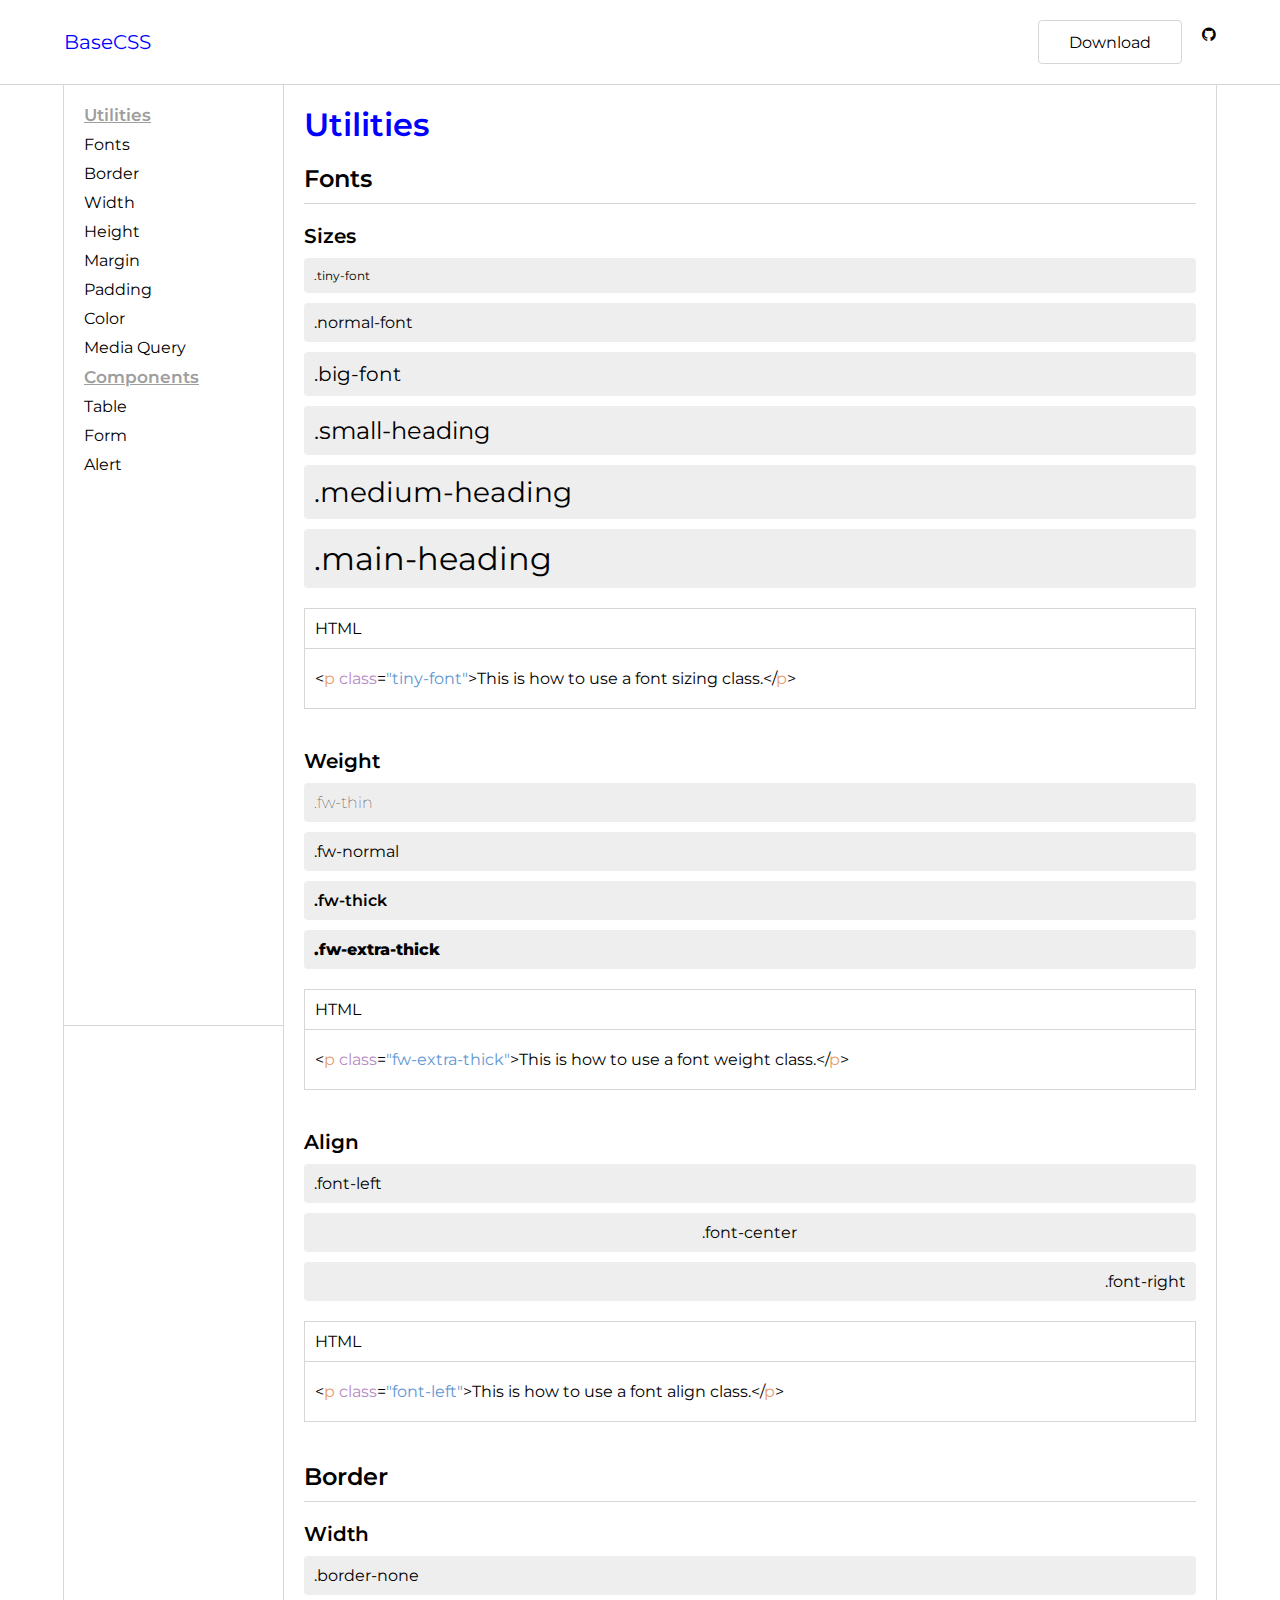
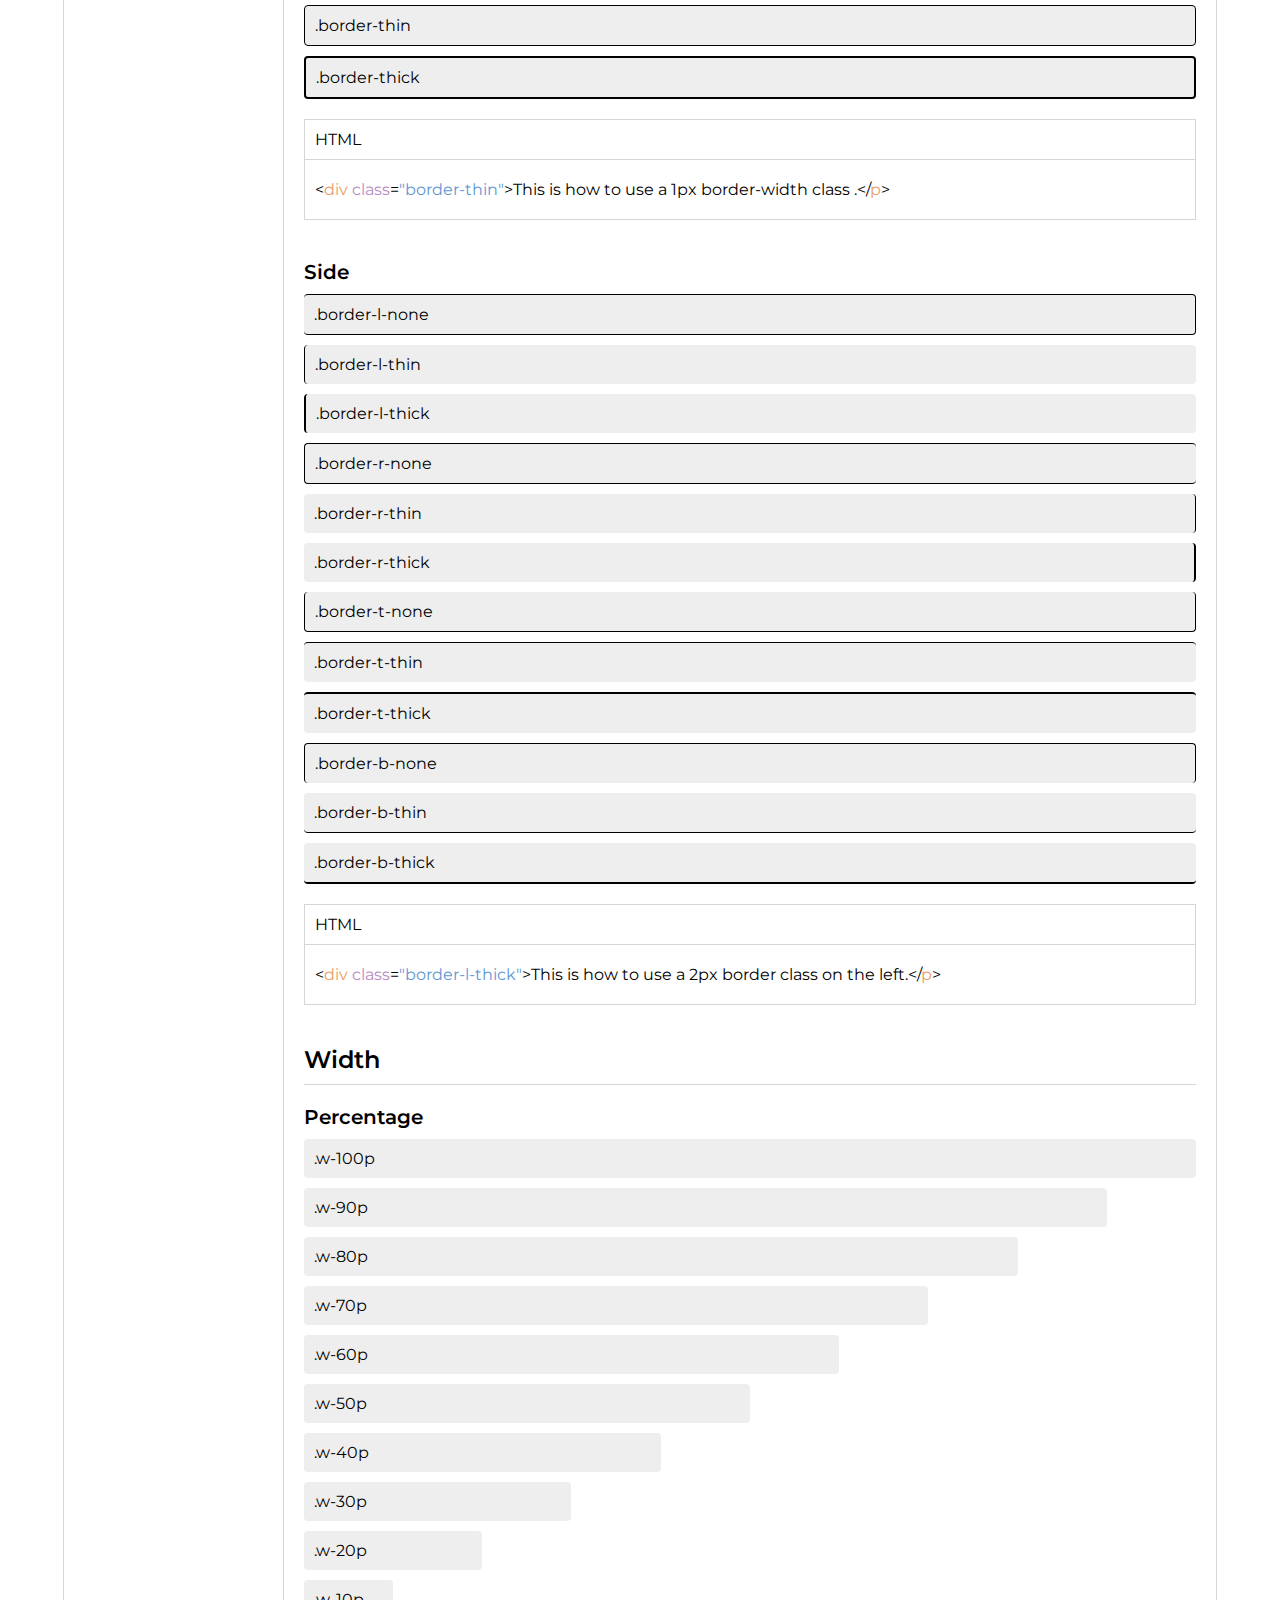
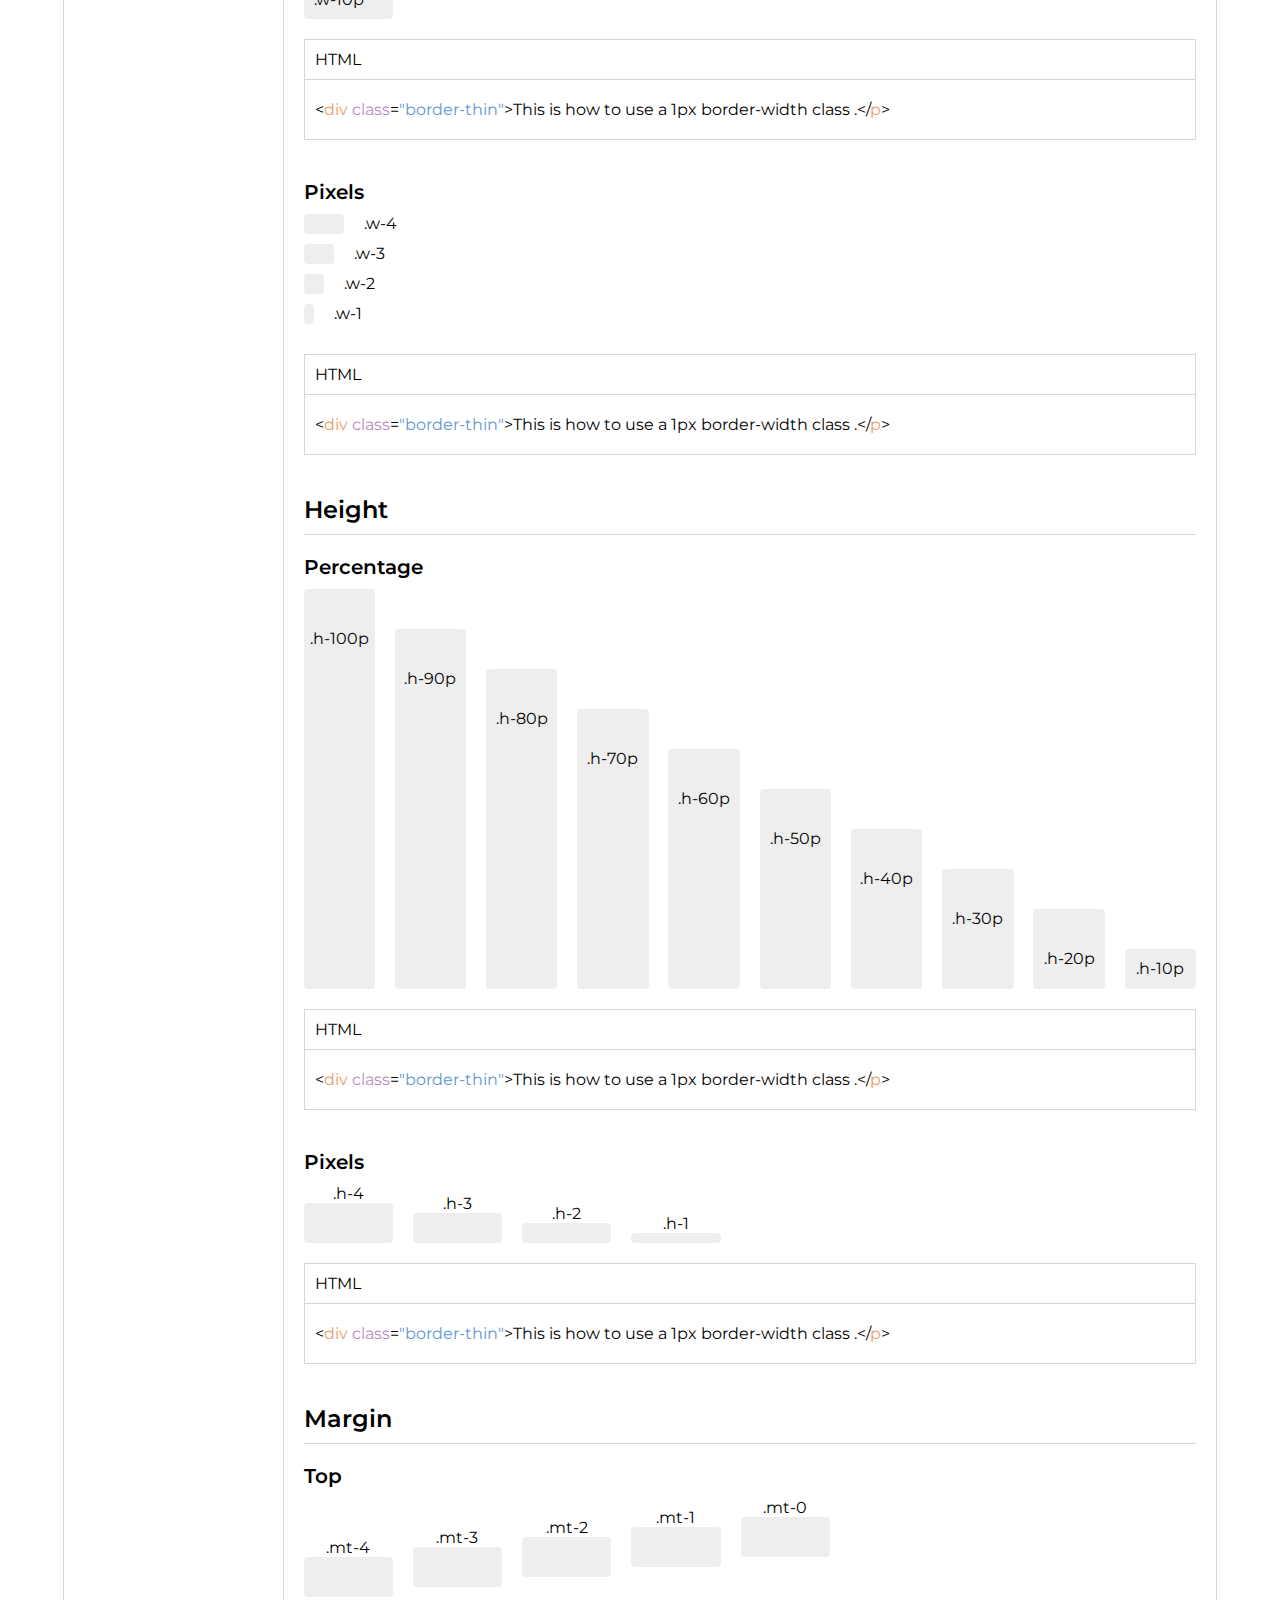
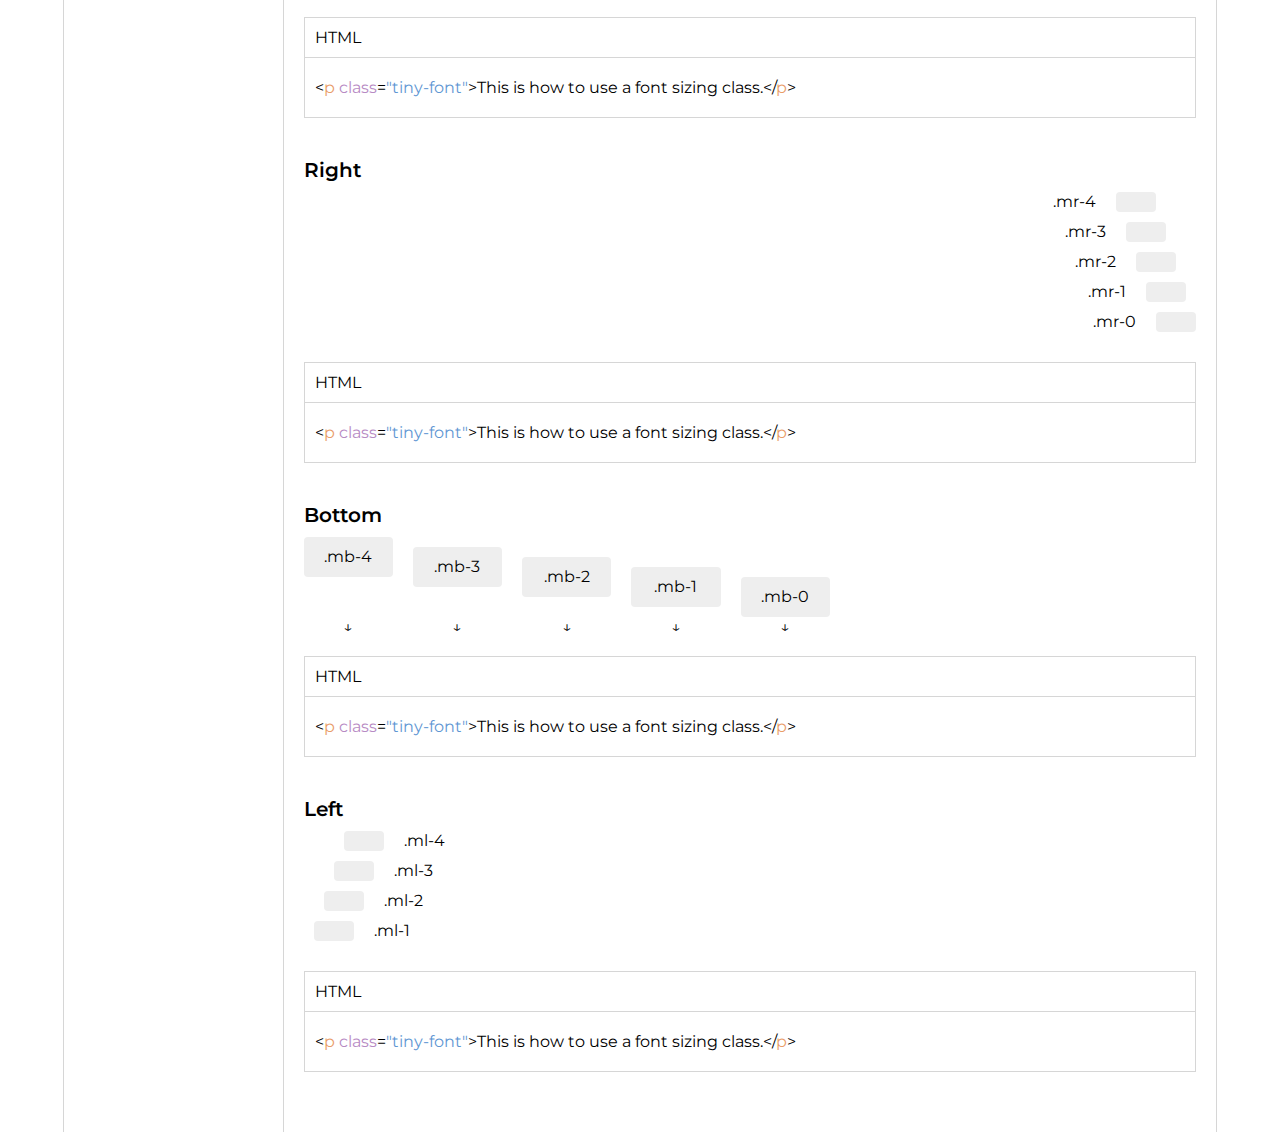
==== index.html @ d457cb10 "margin section" ====
<!DOCTYPE html>
<html lang="en">
<head>
    <meta charset="UTF-8">
    <meta http-equiv="X-UA-Compatible" content="IE=edge">
    <meta name="viewport" content="width=device-width, initial-scale=1.0">
    <link rel="stylesheet" href="style/style.css">
    
    <!-- Font Awesome Icons -->
    <link rel="stylesheet" href="https://cdnjs.cloudflare.com/ajax/libs/font-awesome/4.7.0/css/font-awesome.css">
    <title>BaseCSS</title>
</head>
<body class="">
    <!-- Nav -->
    <nav class="border-b-thin">
        <div class="container py-2">
            <div class="nav flex">
                <div class="nav-left py-1">
                    <h1 class="big-font font-blue">BaseCSS</h1>
                </div>
                <div class="nav-right ml-auto flex">
                    <button class="bg-white py-1 px-3 border-thin action-btn">Download</button>
                    <div class="nav-right-icon">
                        <i class="fa fa-github major-heading ml-2" aria-hidden="true"></i>
                    </div>
                </div>
            </div>
        </div>
    </nav>
    <!-- Nav End -->

    <!-- Main Body -->
    <section id="main">
        <div class="container border-l-thin border-r-thin flex">
            <div class="sidenav sticky h-screen h-100p w-20p p-2 border-l-none border-t-none border-b-thin border-r-none border-thin">
                <ul>
                    <li class="main-category mb-1 fw-thick font font-underline">Utilities</li>
                    <li class="sub-category mb-1"><a href="#">Fonts</a></li>
                    <li class="sub-category mb-1"><a href="#">Border</a></li>
                    <li class="sub-category mb-1"><a href="#">Width</a></li>
                    <li class="sub-category mb-1"><a href="#">Height</a></li>
                    <li class="sub-category mb-1"><a href="#">Margin</a></li>
                    <li class="sub-category mb-1"><a href="#">Padding</a></li>
                    <li class="sub-category mb-1"><a href="#">Color</a></li>
                    <li class="sub-category mb-1"><a href="#">Media Query</a></li>
                    <li class="main-category mb-1 fw-thick font font-underline">Components</li>
                    <li class="sub-category mb-1"><a href="#">Table</a></li>
                    <li class="sub-category mb-1"><a href="#">Form</a></li>
                    <li class="sub-category mb-1"><a href="#">Alert</a></li>
                </ul>
            </div>
            <div class="main-content p-2 w-100p border-l-thin">
                <!-- <section id="getting-started">
                    <div class="section-heading mb-4">
                        <h1 class="big-font fw-thick mb-1">Getting Started</h1>
                    </div>
                </section> -->
                <section id="utilities" class="w-100p">
                    <div class="section-heading mb-2">
                        <h1 class="main-heading fw-thick mb-1 font-blue">Utilities</h1>
                    </div>
                    <div class="sub-section-heading mb-2 border-b-thin">
                        <h2 class="small-heading fw-thick mb-1">Fonts</h2>
                    </div>
                    <div class="sub-section mb-4">
                        <h3 class="big-font fw-thick mb-1">Sizes</h3>
                        <div class="demo mb-1 p-1 w-100p">
                          <p class="tiny-font">.tiny-font</p>
                        </div>
                        <div class="demo mb-1 p-1 w-100p">
                            <p class="normal-font">.normal-font</p>
                        </div>
                        <div class="demo mb-1 p-1 w-100p">
                            <p class="big-font">.big-font</p>
                        </div>
                        <div class="demo mb-1 p-1 w-100p">
                            <h1 class="small-heading">.small-heading</h1>
                        </div>
                        <div class="demo mb-1 p-1 w-100p">
                            <h1 class="medium-heading">.medium-heading</h1>
                        </div>
                        <div class="demo mb-1 p-1 w-100p">
                            <h1 class="main-heading">.main-heading</h1>
                        </div>
                        <!-- Code Example -->
                        <div class="code border-thin mt-2">
                            <div class="code-heading p-1 border-b-thin">
                                <h1 class="">HTML</h1>
                            </div>
                            <div class="code-text py-2 px-1">
                            <!-- <pre> -->
                                <code class="" data-lang="html">
                                    <span><</span><span class="tag">p </span><span class="class">class</span><span>=</span><span class="class-name">"tiny-font"</span><span>></span><span>This is how to use a font sizing class.</span><span><</span><span><span>/</span><span class="tag">p</span>></span>
                                </code>
                            <!-- </pre> -->
                            </div>
                        </div>
                    </div>
                    <div class="sub-section mb-4">
                        <h3 class="big-font fw-thick mb-1">Weight</h3>
                        <div class="demo mb-1 p-1 w-100p">
                          <p class="fw-thin">.fw-thin</p>
                        </div>
                        <div class="demo mb-1 p-1 w-100p">
                            <p class="fw-normal">.fw-normal</p>
                        </div>
                        <div class="demo mb-1 p-1 w-100p">
                            <p class="fw-thick">.fw-thick</p>
                        </div>
                        <div class="demo p-1 w-100p">
                            <p class="fw-extra-thick">.fw-extra-thick</p>
                        </div>
                        <!-- Code Example -->
                        <div class="code border-thin mt-2">
                            <div class="code-heading p-1 border-b-thin">
                                <h1 class="">HTML</h1>
                            </div>
                            <div class="code-text py-2 px-1">
                            <!-- <pre> -->
                                <code class="" data-lang="html">
                                    <span><</span><span class="tag">p </span><span class="class">class</span><span>=</span><span class="class-name">"fw-extra-thick"</span><span>></span><span>This is how to use a font weight class.</span><span><</span><span><span>/</span><span class="tag">p</span>></span>
                                </code>
                            <!-- </pre> -->
                            </div>
                        </div>
                    </div>
                    <div class="sub-section mb-4">
                        <h3 class="big-font fw-thick mb-1">Align</h3>
                        <div class="demo mb-1 p-1 w-100p">
                          <p class="font-left">.font-left</p>
                        </div>
                        <div class="demo mb-1 p-1 w-100p">
                            <p class="font-center">.font-center</p>
                        </div>
                        <div class="demo mb-1 p-1 w-100p">
                            <p class="font-right">.font-right</p>
                        </div>
                        <!-- Code Example -->
                        <div class="code border-thin mt-2">
                            <div class="code-heading p-1 border-b-thin">
                                <h1 class="">HTML</h1>
                            </div>
                            <div class="code-text py-2 px-1">
                            <!-- <pre> -->
                                <code class="" data-lang="html">
                                    <span><</span><span class="tag">p </span><span class="class">class</span><span>=</span><span class="class-name">"font-left"</span><span>></span><span>This is how to use a font align
                                         class.</span><span><</span><span><span>/</span><span class="tag">p</span>></span>
                                </code>
                            <!-- </pre> -->
                            </div>
                        </div>
                    </div>

                    <!-- Border Start -->
                    <div class="sub-section-heading mb-2 border-b-thin">
                        <h2 class="small-heading fw-thick mb-1">Border</h2>
                    </div>
                    <!-- Border-Width -->
                    <div class="sub-section mb-4">
                        <h3 class="big-font fw-thick mb-1">Width</h3>
                        <div class="demo mb-1 p-1 border-none w-100p">
                            <p class="">.border-none</p>
                        </div>
                        <div class="demo mb-1 p-1 border-thin border-black w-100p">
                            <p class="">.border-thin</p>
                        </div>
                        <div class="demo mb-1 p-1 border-thick border-black w-100p">
                            <p class="">.border-thick</p>
                        </div>
                        <!-- Code Example -->
                        <div class="code border-thin mt-2">
                            <div class="code-heading p-1 border-b-thin">
                                <h1 class="">HTML</h1>
                            </div>
                            <div class="code-text py-2 px-1">
                            <!-- <pre> -->
                                <code class="" data-lang="html">
                                    <span><</span><span class="tag">div </span><span class="class">class</span><span>=</span><span class="class-name">"border-thin"</span><span>></span><span>This is how to use a 1px border-width class .</span><span><</span><span><span>/</span><span class="tag">p</span>></span>
                                </code>
                            <!-- </pre> -->
                            </div>
                        </div>
                    </div>
                    <!-- Border-Width End-->
                    <!-- Border-Side -->
                    <div class="sub-section mb-4">
                        <h3 class="big-font fw-thick mb-1">Side</h3>
                        <div class="demo mb-1 p-1 border-black border-thin border-l-none w-100p">
                            <p class="">.border-l-none</p>
                        </div>
                        <div class="demo mb-1 p-1 border-black border-l-thin w-100p">
                            <p class="">.border-l-thin</p>
                        </div>
                        <div class="demo mb-1 p-1 border-black border-l-thick w-100p">
                            <p class="">.border-l-thick</p>
                        </div>
                        <div class="demo mb-1 p-1 border-black border-thin border-r-none w-100p">
                            <p class="">.border-r-none</p>
                        </div>
                        <div class="demo mb-1 p-1 border-black border-r-thin w-100p">
                            <p class="">.border-r-thin</p>
                        </div>
                        <div class="demo mb-1 p-1 border-black border-r-thick w-100p">
                            <p class="">.border-r-thick</p>
                        </div>
                        <div class="demo mb-1 p-1 border-black border-thin border-t-none w-100p">
                            <p class="">.border-t-none</p>
                        </div>
                        <div class="demo mb-1 p-1 border-black border-t-thin w-100p">
                            <p class="">.border-t-thin</p>
                        </div>
                        <div class="demo mb-1 p-1 border-black border-t-thick w-100p">
                            <p class="">.border-t-thick</p>
                        </div>
                        <div class="demo mb-1 p-1 border-black border-thin border-b-none w-100p">
                            <p class="">.border-b-none</p>
                        </div>
                        <div class="demo mb-1 p-1 border-black border-b-thin w-100p">
                            <p class="">.border-b-thin</p>
                        </div>
                        <div class="demo mb-1 p-1 border-black border-b-thick w-100p">
                            <p class="">.border-b-thick</p>
                        </div>
                        <!-- Code Example -->
                        <div class="code border-thin mt-2">
                            <div class="code-heading p-1 border-b-thin">
                                <h1 class="">HTML</h1>
                            </div>
                            <div class="code-text py-2 px-1">
                            <!-- <pre> -->
                                <code class="" data-lang="html">
                                    <span><</span><span class="tag">div </span><span class="class">class</span><span>=</span><span class="class-name">"border-l-thick"</span><span>></span><span>This is how to use a 2px border class on the left.</span><span><</span><span><span>/</span><span class="tag">p</span>></span>
                                </code>
                            <!-- </pre> -->
                            </div>
                        </div>
                    </div>
                    <!-- Border-Side End-->
                    <!-- Border End -->

                    <!-- Width Start -->
                    <!-- <div class="section-heading mb-1">
                        <h1 class="main-heading fw-thick mb-1">Utilities</h1>
                    </div> -->
                    <div class="sub-section-heading mb-2 border-b-thin">
                        <h2 class="small-heading fw-thick mb-1">Width</h2>
                    </div>
                    <!-- Width Percentage -->
                    <div class="sub-section mb-4">
                        <h3 class="big-font fw-thick mb-1">Percentage</h3>
                        <div class="demo mb-1 p-1 border-none w-100p">
                            <p class="">.w-100p</p>
                        </div>
                        <div class="demo mb-1 p-1 border-none w-90p">
                            <p class="">.w-90p</p>
                        </div>
                        <div class="demo mb-1 p-1 border-none w-80p">
                            <p class="">.w-80p</p>
                        </div>
                        <div class="demo mb-1 p-1 border-none w-70p">
                            <p class="">.w-70p</p>
                        </div>
                        <div class="demo mb-1 p-1 border-none w-60p">
                            <p class="">.w-60p</p>
                        </div>
                        <div class="demo mb-1 p-1 border-none w-50p">
                            <p class="">.w-50p</p>
                        </div>
                        <div class="demo mb-1 p-1 border-none w-40p">
                            <p class="">.w-40p</p>
                        </div>
                        <div class="demo mb-1 p-1 border-none w-30p">
                            <p class="">.w-30p</p>
                        </div>
                        <div class="demo mb-1 p-1 border-none w-20p">
                            <p class="">.w-20p</p>
                        </div>
                        <div class="demo mb-1 p-1 border-none w-10p">
                            <p class="">.w-10p</p>
                        </div>
                        <!-- Code Example -->
                        <div class="code border-thin mt-2">
                            <div class="code-heading p-1 border-b-thin">
                                <h1 class="">HTML</h1>
                            </div>
                            <div class="code-text py-2 px-1">
                            <!-- <pre> -->
                                <code class="" data-lang="html">
                                    <span><</span><span class="tag">div </span><span class="class">class</span><span>=</span><span class="class-name">"border-thin"</span><span>></span><span>This is how to use a 1px border-width class .</span><span><</span><span><span>/</span><span class="tag">p</span>></span>
                                </code>
                            <!-- </pre> -->
                            </div>
                        </div>
                    </div>
                    <!-- Width Percentage End-->
                    <!-- Width Pixels -->
                    <div class="sub-section mb-4">
                        <h3 class="big-font fw-thick mb-1">Pixels</h3>
                        <div class="width-bar flex">
                            <div class="demo mb-1 p-1 border-none w-4"></div>
                            <p class="ml-2">.w-4</p>
                        </div>
                        <div class="width-bar flex">
                            <div class="demo mb-1 p-1 border-none w-3"></div>
                            <p class="ml-2">.w-3</p>
                        </div>
                        <div class="width-bar flex">
                            <div class="demo mb-1 p-1 border-none w-2"></div>
                            <p class="ml-2">.w-2</p>
                        </div>
                        <div class="width-bar flex">
                            <div class="demo mb-1 py-1  border-none w-1"></div>
                            <p class="ml-2">.w-1</p>
                        </div>
                        <!-- Code Example -->
                        <div class="code border-thin mt-2">
                            <div class="code-heading p-1 border-b-thin">
                                <h1 class="">HTML</h1>
                            </div>
                            <div class="code-text py-2 px-1">
                            <!-- <pre> -->
                                <code class="" data-lang="html">
                                    <span><</span><span class="tag">div </span><span class="class">class</span><span>=</span><span class="class-name">"border-thin"</span><span>></span><span>This is how to use a 1px border-width class .</span><span><</span><span><span>/</span><span class="tag">p</span>></span>
                                </code>
                            <!-- </pre> -->
                            </div>
                        </div>
                    </div>
                    <!-- Width Pixels End-->
                    <!-- Width End -->

                    <!-- Height Start -->
                    <div class="sub-section-heading mb-2 border-b-thin">
                        <h2 class="small-heading fw-thick mb-1">Height</h2>
                    </div>
                    <!-- Height Percentage -->
                    <div class="sub-section mb-4">
                        <h3 class="big-font fw-thick mb-1">Percentage</h3>
                        <div class="height-demo flex mb-1 border-none w-100p">
                            <div class="demo height-demo-child h-100p">
                                <p class="font-center mt-4">.h-100p</p>
                            </div>
                            <div class="demo height-demo-child h-90p">
                                <p class="font-center mt-4">.h-90p</p>
                            </div>
                            <div class="demo height-demo-child h-80p">
                                <p class="font-center mt-4">.h-80p</p>
                            </div>
                            <div class="demo height-demo-child h-70p">
                                <p class="font-center mt-4">.h-70p</p>
                            </div>
                            <div class="demo height-demo-child h-60p">
                                <p class="font-center mt-4">.h-60p</p>
                            </div>
                            <div class="demo height-demo-child h-50p">
                                <p class="font-center mt-4">.h-50p</p>
                            </div>
                            <div class="demo height-demo-child h-40p">
                                <p class="font-center mt-4">.h-40p</p>
                            </div>
                            <div class="demo height-demo-child h-30p">
                                <p class="font-center mt-4">.h-30p</p>
                            </div>
                            <div class="demo height-demo-child h-20p">
                                <p class="font-center mt-4">.h-20p</p>
                            </div>
                            <div class="demo height-demo-child h-10p">
                                <p class="font-center mt-1">.h-10p</p>
                            </div>
                        </div>
                        
                        <!-- Code Example -->
                        <div class="code border-thin mt-2">
                            <div class="code-heading p-1 border-b-thin">
                                <h1 class="">HTML</h1>
                            </div>
                            <div class="code-text py-2 px-1">
                            <!-- <pre> -->
                                <code class="" data-lang="html">
                                    <span><</span><span class="tag">div </span><span class="class">class</span><span>=</span><span class="class-name">"border-thin"</span><span>></span><span>This is how to use a 1px border-width class .</span><span><</span><span><span>/</span><span class="tag">p</span>></span>
                                </code>
                            <!-- </pre> -->
                            </div>
                        </div>
                    </div>
                    <!-- Height Percentage End-->
                    <!-- Height Pixels -->
                    <div class="sub-section mb-4">
                        <h3 class="big-font fw-thick mb-1">Pixels</h3>
                        <div class="flex height-pixels mb-1 border-none">
                            <div class="hp w-10p">
                                <p class="font-center mx-1">.h-4</p>
                                <div class="demo height-demo-child h-4 w-100p"></div>
                            </div>
                            <div class="hp w-10p">
                                <p class="font-center mx-1">.h-3</p>
                                <div class="demo height-demo-child h-3 w-100p"></div>
                            </div>
                            <div class="hp w-10p">
                                <p class="font-center mx-1">.h-2</p>
                                <div class="demo height-demo-child h-2 w-100p"></div>
                            </div>
                            <div class="hp w-10p">
                                <p class="font-center mx-1">.h-1</p>
                                <div class="demo height-demo-child h-1 w-100p"></div>
                            </div>
                        </div>
                        <!-- Code Example -->
                        <div class="code border-thin mt-2">
                            <div class="code-heading p-1 border-b-thin">
                                <h1 class="">HTML</h1>
                            </div>
                            <div class="code-text py-2 px-1">
                            <!-- <pre> -->
                                <code class="" data-lang="html">
                                    <span><</span><span class="tag">div </span><span class="class">class</span><span>=</span><span class="class-name">"border-thin"</span><span>></span><span>This is how to use a 1px border-width class .</span><span><</span><span><span>/</span><span class="tag">p</span>></span>
                                </code>
                            <!-- </pre> -->
                            </div>
                        </div>
                    </div>
                    <!-- Height Pixels End-->
                    <!-- Height End -->

                    <!-- Margin Start -->
                    <div class="sub-section-heading mb-2 border-b-thin">
                        <h2 class="small-heading fw-thick mb-1">Margin</h2>
                    </div>
                    <div class="sub-section mb-4">
                        <h3 class="big-font fw-thick mb-1">Top</h3>
                        <div class="flex height-pixels mb-1 border-none">
                            <div class="hp w-10p mt-4">
                                <p class="font-center mx-1">.mt-4</p>
                                <div class="demo height-demo-child h-4 w-100p"></div>
                            </div>
                            <div class="hp w-10p mt-3">
                                <p class="font-center mx-1">.mt-3</p>
                                <div class="demo height-demo-child h-4 w-100p"></div>
                            </div>
                            <div class="hp w-10p mt-2">
                                <p class="font-center mx-1">.mt-2</p>
                                <div class="demo height-demo-child h-4 w-100p"></div>
                            </div>
                            <div class="hp w-10p mt-1">
                                <p class="font-center mx-1">.mt-1</p>
                                <div class="demo height-demo-child h-4 w-100p"></div>
                            </div>
                            <div class="hp w-10p mt-0">
                                <p class="font-center mx-1">.mt-0</p>
                                <div class="demo height-demo-child h-4 w-100p"></div>
                            </div>
                        </div>
                        <!-- Code Example -->
                        <div class="code border-thin mt-2">
                            <div class="code-heading p-1 border-b-thin">
                                <h1 class="">HTML</h1>
                            </div>
                            <div class="code-text py-2 px-1">
                            <!-- <pre> -->
                                <code class="" data-lang="html">
                                    <span><</span><span class="tag">p </span><span class="class">class</span><span>=</span><span class="class-name">"tiny-font"</span><span>></span><span>This is how to use a font sizing class.</span><span><</span><span><span>/</span><span class="tag">p</span>></span>
                                </code>
                            <!-- </pre> -->
                            </div>
                        </div>
                    </div>
                    <div class="sub-section mb-4">
                        <h3 class="big-font fw-thick mb-1">Right</h3>
                        <div class="width-bar flex mr-4">
                            <p class="ml-auto">.mr-4</p>
                            <div class="demo mb-1 p-1 border-none w-4 ml-2"></div>
                        </div>
                        <div class="width-bar flex mr-3">
                            <p class="ml-auto">.mr-3</p>
                            <div class="demo mb-1 p-1 border-none w-4 ml-2"></div>
                        </div>
                        <div class="width-bar flex mr-2">
                            <p class="ml-auto">.mr-2</p>
                            <div class="demo mb-1 p-1 border-none w-4 ml-2"></div>
                        </div>
                        <div class="width-bar flex mr-1">
                            <p class="ml-auto">.mr-1</p>
                            <div class="demo mb-1 p-1 border-none w-4 ml-2"></div>
                        </div>
                        <div class="width-bar flex mr-0">
                            <p class="ml-auto">.mr-0</p>
                            <div class="demo mb-1 p-1 border-none w-4 ml-2"></div>
                        </div>
                        <!-- Code Example -->
                        <div class="code border-thin mt-2">
                            <div class="code-heading p-1 border-b-thin">
                                <h1 class="">HTML</h1>
                            </div>
                            <div class="code-text py-2 px-1">
                            <!-- <pre> -->
                                <code class="" data-lang="html">
                                    <span><</span><span class="tag">p </span><span class="class">class</span><span>=</span><span class="class-name">"tiny-font"</span><span>></span><span>This is how to use a font sizing class.</span><span><</span><span><span>/</span><span class="tag">p</span>></span>
                                </code>
                            <!-- </pre> -->
                            </div>
                        </div>
                    </div>
                    <div class="sub-section mb-4">
                        <h3 class="big-font fw-thick mb-1">Bottom</h3>
                        <div class="flex height-pixels mb-1 border-none">
                            <div class="hp w-10p">
                                <div class="demo height-demo-child h-4 w-100p mb-4 py-1">
                                    <p class="font-center mx-1">.mb-4</p>
                                </div>
                                <p class="font-center mx-1">&#8595</p>
                            </div>
                            <div class="hp w-10p">
                                <div class="demo height-demo-child h-4 w-100p mb-3 py-1">
                                    <p class="font-center mx-1">.mb-3</p>
                                </div>
                                <p class="font-center mx-1">&#8595</p>
                            </div>
                            <div class="hp w-10p">
                                <div class="demo height-demo-child h-4 w-100p mb-2 py-1">
                                    <p class="font-center mx-1">.mb-2</p>
                                </div>
                                <p class="font-center mx-1">&#8595</p>
                            </div>
                            <div class="hp w-10p">
                                <div class="demo height-demo-child h-4 w-100p mb-1 py-1">
                                    <p class="font-center mx-1">.mb-1</p>
                                </div>
                                <p class="font-center mx-1">&#8595</p>
                            </div>
                            <div class="hp w-10p">
                                <div class="demo height-demo-child h-4 w-100p mb-0 py-1">
                                    <p class="font-center mx-1">.mb-0</p>
                                </div>
                                <p class="font-center mx-1">&#8595</p>
                            </div>
                        </div>
                        <!-- Code Example -->
                        <div class="code border-thin mt-2">
                            <div class="code-heading p-1 border-b-thin">
                                <h1 class="">HTML</h1>
                            </div>
                            <div class="code-text py-2 px-1">
                            <!-- <pre> -->
                                <code class="" data-lang="html">
                                    <span><</span><span class="tag">p </span><span class="class">class</span><span>=</span><span class="class-name">"tiny-font"</span><span>></span><span>This is how to use a font sizing class.</span><span><</span><span><span>/</span><span class="tag">p</span>></span>
                                </code>
                            <!-- </pre> -->
                            </div>
                        </div>
                    </div>
                    <div class="sub-section mb-4">
                        <h3 class="big-font fw-thick mb-1">Left</h3>
                        <div class="width-bar flex">
                            <div class="demo mb-1 p-1 border-none w-4 ml-4"></div>
                            <p class="ml-2">.ml-4</p>
                        </div>
                        <div class="width-bar flex">
                            <div class="demo mb-1 p-1 border-none w-4 ml-3"></div>
                            <p class="ml-2">.ml-3</p>
                        </div>
                        <div class="width-bar flex">
                            <div class="demo mb-1 p-1 border-none w-4 ml-2"></div>
                            <p class="ml-2">.ml-2</p>
                        </div>
                        <div class="width-bar flex">
                            <div class="demo mb-1 py-1  border-none w-4 ml-1"></div>
                            <p class="ml-2">.ml-1</p>
                        </div>
                        <!-- Code Example -->
                        <div class="code border-thin mt-2">
                            <div class="code-heading p-1 border-b-thin">
                                <h1 class="">HTML</h1>
                            </div>
                            <div class="code-text py-2 px-1">
                            <!-- <pre> -->
                                <code class="" data-lang="html">
                                    <span><</span><span class="tag">p </span><span class="class">class</span><span>=</span><span class="class-name">"tiny-font"</span><span>></span><span>This is how to use a font sizing class.</span><span><</span><span><span>/</span><span class="tag">p</span>></span>
                                </code>
                            <!-- </pre> -->
                            </div>
                        </div>
                    </div>
                    <!-- Margin End -->
                </section>
            </div>
        </div>
    </section>
    <!-- Main Body -->
</body>
</html>
---- style/style.css ----
/* BaseCSS Stylesheet */

/* Importing components sheet */
@import url(components.css);
@import url(home.css);

/* GENERAL STYLES */
@import url('https://fonts.googleapis.com/css2?family=Montserrat:ital,wght@0,100;0,200;0,300;0,400;0,500;0,600;0,700;0,800;0,900;1,100;1,200;1,300;1,400;1,500;1,600;1,700;1,800;1,900&display=swap');

/* DEFAULT styling - Applies if nothing else is specified */
*{
    font-family: 'Montserrat', sans-serif;
    margin: 0;
    padding: 0;
    font-weight: 400;
    font-size: 16px;  
}

/* CONTAINER */
.container {
    width: 90%;
    max-width: 1536px;
    margin-left: auto;
    margin-right: auto; 
}

/* FLOAT */
.float-l {
    float: left;
}
.float-r {
    float: right;
}
.float-none {
    float: none;
}

/* DISPLAY - FLEX */
.flex {
    display: flex;
}
.flex-wrap {
    flex-wrap: wrap;
}
.flex-nowrap {
    flex-wrap: nowrap;
}

/* POSITION - */
.fixed {
    position: fixed;
}

.sticky {
    position: sticky;
}

/* FLEX - columns */
.flex-col {
    flex-direction: column;
}
.flex-col-reverse {
    flex-direction: column-reverse;
}
.col-gap-0 {
    column-gap: 0;
}
.col-gap-1 {
    column-gap: 10px;
}
.col-gap-2 {
    column-gap: 20px;
}
.col-gap-3 {
    column-gap: 30px;
}
.col-gap-4 {
    column-gap: 40px;
}

/* FLEX - rows */
.flex-row {
    flex-direction: row;
}
.flex-row-reverse {
    flex-direction: row-reverse;
}
.row-gap-0 {
    row-gap: 0;
}
.row-gap-1 {
    row-gap: 10px;
}
.row-gap-2 {
    row-gap: 20px;
}
.row-gap-3 {
    row-gap: 30px;
}
.row-gap-4 {
    row-gap: 40px;
}

/* DISPLAY - grid */
.grid {
    display: grid;
}

/* DISPLAY - block */
.block {
    display: block;
}

/* DISPLAY - inline-block */
.inline-block {
    display: inline-block;
}

/* DISPLAY - none */
.hide {
    display: none;
}

/* FONT - sizes*/
.tiny-font {
    font-size: 0.75rem !important;
}
.normal-font {
    font-size: 1rem !important;
}
.big-font {
    font-size: 1.25rem !important;
}
.small-heading {
    font-size: 1.5rem !important;
}
.medium-heading {
    font-size: 1.75rem !important;
}
.main-heading {
    font-size: 2rem !important;
}

/* FONT - weight*/
.fw-thin {
    font-weight: 100;
}
.fw-normal {
    font-weight: 400;
}
.fw-thick {
    font-weight: 600 !important;
}
.fw-extra-thick {
    font-weight: 800 !important;
}

/* TEXT - align */
.font-left {
    text-align: left;
}
.font-right {
    text-align: right;
}
.font-center {
    text-align: center;
}

/* TEXT - underline */
.font-underline {
    text-decoration: underline;
}

/* BORDER */
.border-none {
    border: 0;
}
.border-thin {
    border: 1px solid #d6d6d6;
}
.border-thick {
    border: 2px solid #d6d6d6;
}

/* BORDER - top */
.border-t-none {
    border-top: 0;
}
.border-t-thin {
    border-top: 1px solid #d6d6d6;
}
.border-t-thick {
    border-top: 2px solid #d6d6d6;
}

/* BORDER - bottom */
.border-b-none {
    border-bottom: 0;
}
.border-b-thin {
    border-bottom: 1px solid #d6d6d6;
}
.border-b-thick {
    border-bottom: 2px solid #d6d6d6;
}

/* BORDER - left */
.border-l-none {
    border-left: 0;
}
.border-l-thin {
    border-left: 1px solid #d6d6d6;
}
.border-l-thick {
    border-left: 2px solid #d6d6d6;
}

/* BORDER - right */
.border-r-none {
    border-right: 0;
}
.border-r-thin {
    border-right: 1px solid #d6d6d6;
}
.border-r-thick {
    border-right: 2px solid #d6d6d6;
}

/*COLOR - text color*/
.font-white {
    color: #FFF;
}
.font-black {
    color: #000;
}
.font-red {
    color: #D22B2B;
}
.font-light-red {
    color: #FAA0A0;
}
.font-deep-red {
    color: #A42A04;
}
.font-green {
    color: #228B22;
}
.font-light-green {
    color: #90EE90;
}
.font-deep-green {
    color: #355E3B;
}
.font-blue {
    color: #0000FF;
}
.font-light-blue {
    color: #A7C7E7;
}
.font-deep-blue {
    color: #00008B;
}

/*COLOR - background*/
.bg-white {
    background: #FFF !important;
}
.bg-black {
    background: #000;
}
.bg-light-red {
    background: #ffe4e4;
}
.bg-deep-red {
    background: #C04000;
}
.bg-light-green {
    background: #ECFFDC;
}
.bg-deep-green {
    background: #228B22;
}
.bg-light-blue {
    background: #F0FFFF;
}
.bg-deep-blue {
    background: #0096FF;
}

/* MARGIN - four equal sides */
.m-0 {
    margin: 0;
}
.m-1 {
    margin: 10px;
}
.m-2 {
    margin: 20px;
}
.m-3 {
    margin: 30px;
}
.m-4 {
    margin: 40px;
}

/* MARGIN - two equal sides (Top / Bottom) */
.my-0 {
    margin-top: 0;
    margin-bottom: 0;
}
.my-1 {
    margin-top: 10px;
    margin-bottom: 10px;
}
.my-2 {
    margin-top: 20px;
    margin-bottom: 20px;
}
.my-3{
    margin-top: 30px;
    margin-bottom: 30px;
}
.my-4{
    margin-top: 40px;
    margin-bottom: 40px;
}

/* MARGIN - two equal sides (Left / Right) */
.mx-0 {
    margin-left: 0;
    margin-right: 0;
}
.mx-1 {
    margin-left: 10px;
    margin-right: 10px;
}
.mx-2 {
    margin-left: 20px;
    margin-right: 20px;
}
.mx-3 {
    margin-left: 30px;
    margin-right: 30px;
}
.mx-4 {
    margin-left: 40px;
    margin-right: 40px;
}

/* MARGIN - one side (Top) */
.mt-0 {
    margin-top: 0;
}
.mt-1{
    margin-top: 10px;
}
.mt-2 {
    margin-top: 20px;
}
.mt-3 {
    margin-top: 30px;
}
.mt-4 {
    margin-top: 40px;
}

/* MARGIN - one side (Bottom) */
.mb-0 {
    margin-bottom: 0;
}
.mb-1{
    margin-bottom: 10px;
}
.mb-2 {
    margin-bottom: 20px;
}
.mb-3 {
    margin-bottom: 30px;
}
.mb-4 {
    margin-bottom: 40px;
}

/* MARGIN - one side (Left) */
.ml-auto {
    margin-left: auto;
}
.ml-0 {
    margin-left: 0;
}
.ml-1{
    margin-left: 10px;
}
.ml-2 {
    margin-left: 20px;
}
.ml-3 {
    margin-left: 30px;
}
.ml-4 {
    margin-left: 40px;
}

/* MARGIN - one side (Right) */
.mr-auto {
    margin-right: auto;
}
.mr-0 {
    margin-right: 0;
}
.mr-1{
    margin-right: 10px;
}
.mr-2 {
    margin-right: 20px;
}
.mr-3 {
    margin-right: 30px;
}
.mr-4 {
    margin-right: 40px;
}

/* PADDING - four equal sides */
.p-0 {
    padding: 0;
}
.p-1 {
    padding: 10px;
}
.p-2 {
    padding: 20px;
}
.p-3 {
    padding: 30px;
}
.p-4 {
    padding: 40px;
}

/* PADDING - two equal sides (Top / Bottom) */
.py-0 {
    padding-top: 0;
    padding-bottom: 0;
}
.py-1 {
    padding-top: 10px;
    padding-bottom: 10px;
}
.py-2 {
    padding-top: 20px;
    padding-bottom: 20px;
}
.py-3{
    padding-top: 30px;
    padding-bottom: 30px;
}
.py-4{
    padding-top: 40px;
    padding-bottom: 40px;
}

/* PADDING - two equal sides (Left / Right) */
.px-0 {
    padding-left: 0;
    padding-right: 0;
}
.px-1 {
    padding-left: 10px;
    padding-right: 10px;
}
.px-2 {
    padding-left: 20px;
    padding-right: 20px;
}
.px-3 {
    padding-left: 30px;
    padding-right: 30px;
}
.px-4 {
    padding-left: 40px;
    padding-right: 40px;
}

/* PADDING - one side (Top) */
.pt-0 {
    padding-top: 0;
}
.pt-1{
    padding-top: 10px;
}
.pt-2 {
    padding-top: 20px;
}
.pt-3 {
    padding-top: 30px;
}
.pt-4 {
    padding-top: 40px;
}

/* PADDING - one side (Bottom) */
.pb-0 {
    padding-bottom: 0;
}
.pb-1{
    padding-bottom: 10px;
}
.pb-2 {
    padding-bottom: 20px;
}
.pb-3 {
    padding-bottom: 30px;
}
.pb-4 {
    padding-bottom: 40px;
}

/* PADDING - one side (Left) */
.pl-0 {
    padding-left: 0;
}
.pl-1{
    padding-left: 10px;
}
.pl-2 {
    padding-left: 20px;
}
.pl-3 {
    padding-left: 30px;
}
.pl-4 {
    padding-left: 40px;
}

/* PADDING - one side (Right) */
.pr-0 {
    padding-right: 0;
}
.pr-1{
    padding-right: 10px;
}
.pr-2 {
    padding-right: 20px;
}
.pr-3 {
    padding-right: 30px;
}
.pr-4 {
    padding-right: 40px;
}

/*WIDTH - percentages*/
.w-100p {
    width: 100%;
}
.w-screen {
    height: 100vw;
}
/* .w-95p {
    width: 95%;
} */
.w-90p {
    width: 90%;
}
.w-80p {
    width: 80%;
}
.w-70p {
    width: 70%;
}
.w-60p {
    width: 60%;
}
.w-50p {
    width: 50%;
}
.w-40p {
    width: 40%;
}
/* .w-33p {
    width: 33.333%;
} */
.w-30p {
    width: 30%;
}
/* .w-25p {
    width: 25%;
} */
.w-20p {
    width: 20%;
}
.w-10p {
    width: 10%;
}
/* .w-5p {
    width: 5%;
} */

/*WIDTH - pixels*/
.w-1 {
    width: 10px;
}
.w-2 {
    width: 20px;
}
.w-3 {
    width: 30px;
}
.w-4 {
    width: 40px;
}

/*HEIGHT - percentages*/
.h-100p {
    height: 100%;
}
.h-screen {
    height: 100vh;
}
.h-95p {
    height: 95%;
}
.h-90p {
    height: 90%;
}
.h-80p {
    height: 80%;
}
.h-70p {
    height: 70%;
}
.h-60p {
    height: 60%;
}
.h-50p {
    height: 50%;
}
.h-40p {
    height: 40%;
}
.h-33p {
    height: 33.333%;
}
.h-30p {
    height: 30%;
}
.h-25p {
    height: 25%;
}
.h-20p {
    height: 20%;
}
.h-10p {
    height: 10%;
}
.h-5p {
    height: 5%;
}

/*HEIGHT - pixels*/
.h-1 {
    height: 10px;
}
.h-2 {
    height: 20px;
}
.h-3 {
    height: 30px;
}
.h-4 {
    height: 40px;
}

/*BOX-SHADOW*/
.box-shadow-sm {
    box-shadow: rgba(0, 0, 0, 0.16) 0px 1px 4px;
}
.box-shadow {
    box-shadow: rgba(99, 99, 99, 0.2) 0px 2px 8px 0px;
}
.box-shadow-lg {
    box-shadow: rgba(0, 0, 0, 0.24) 0px 3px 8px;
}
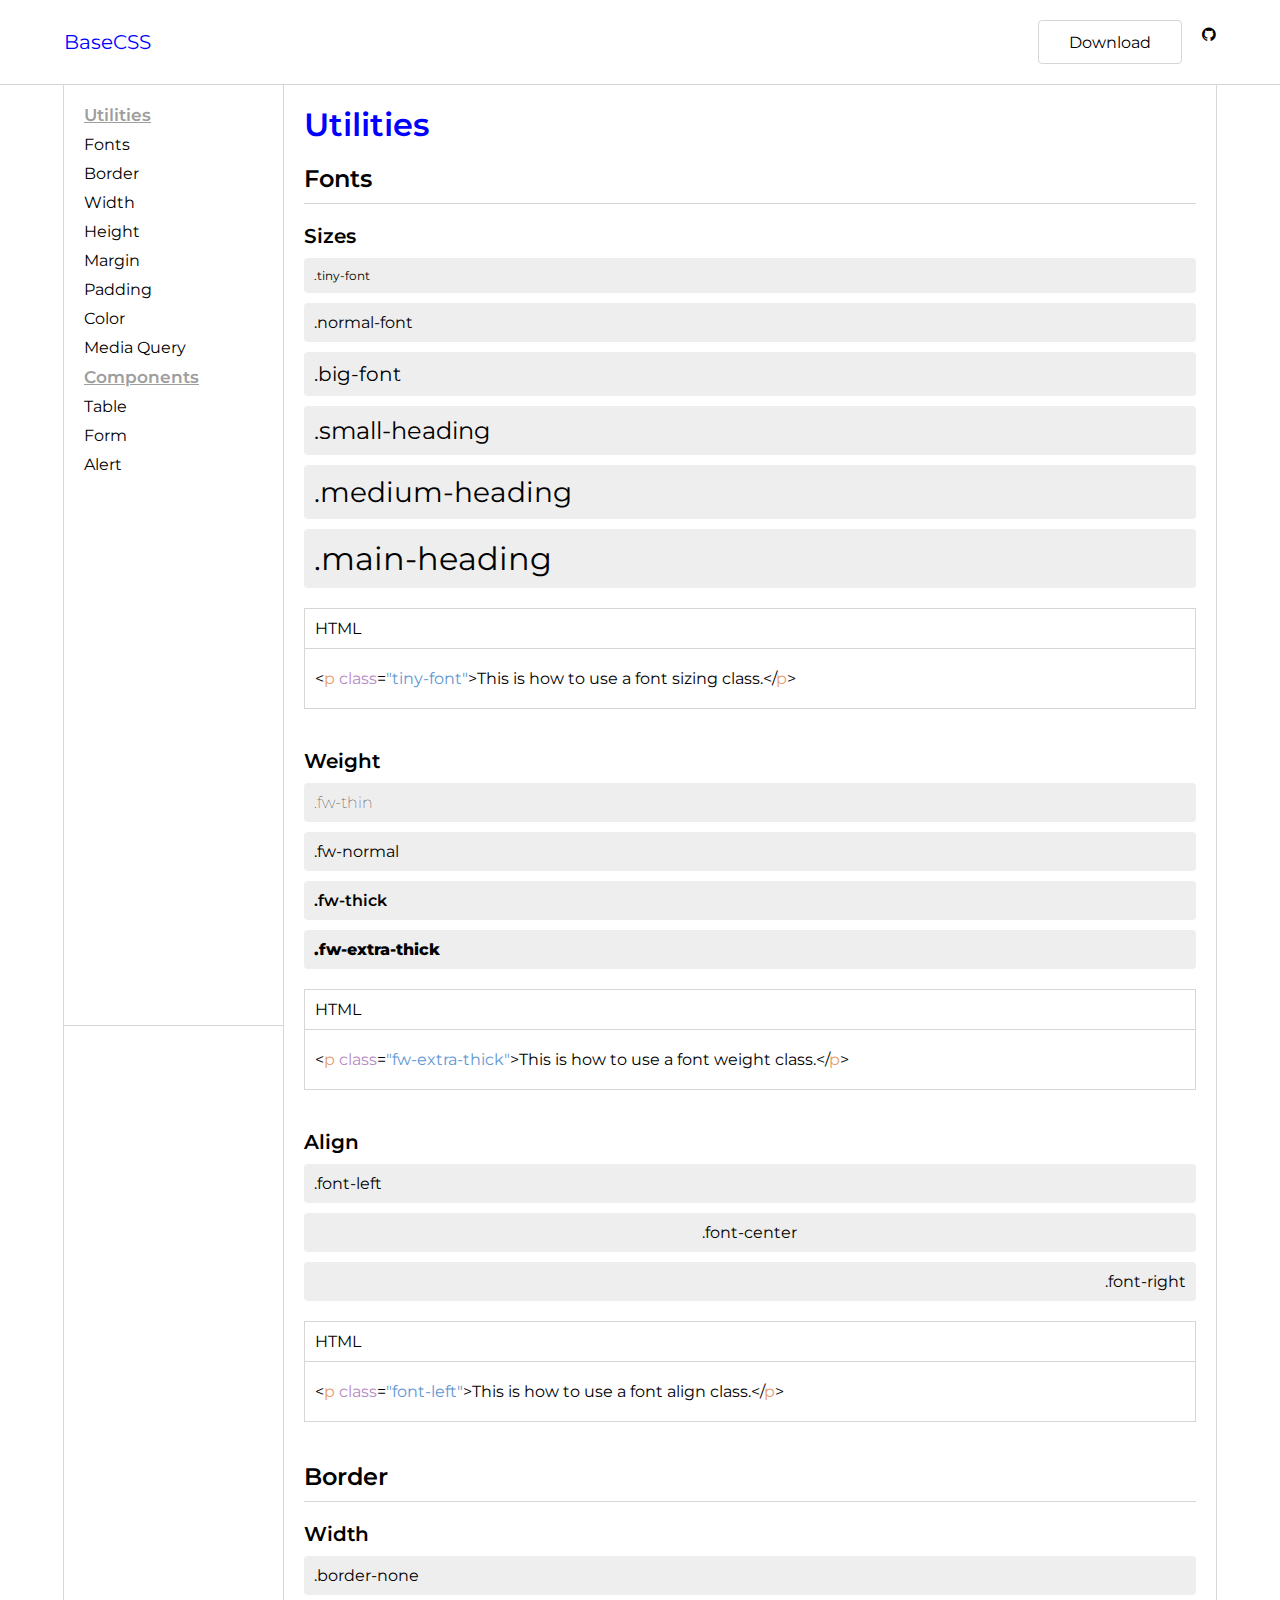
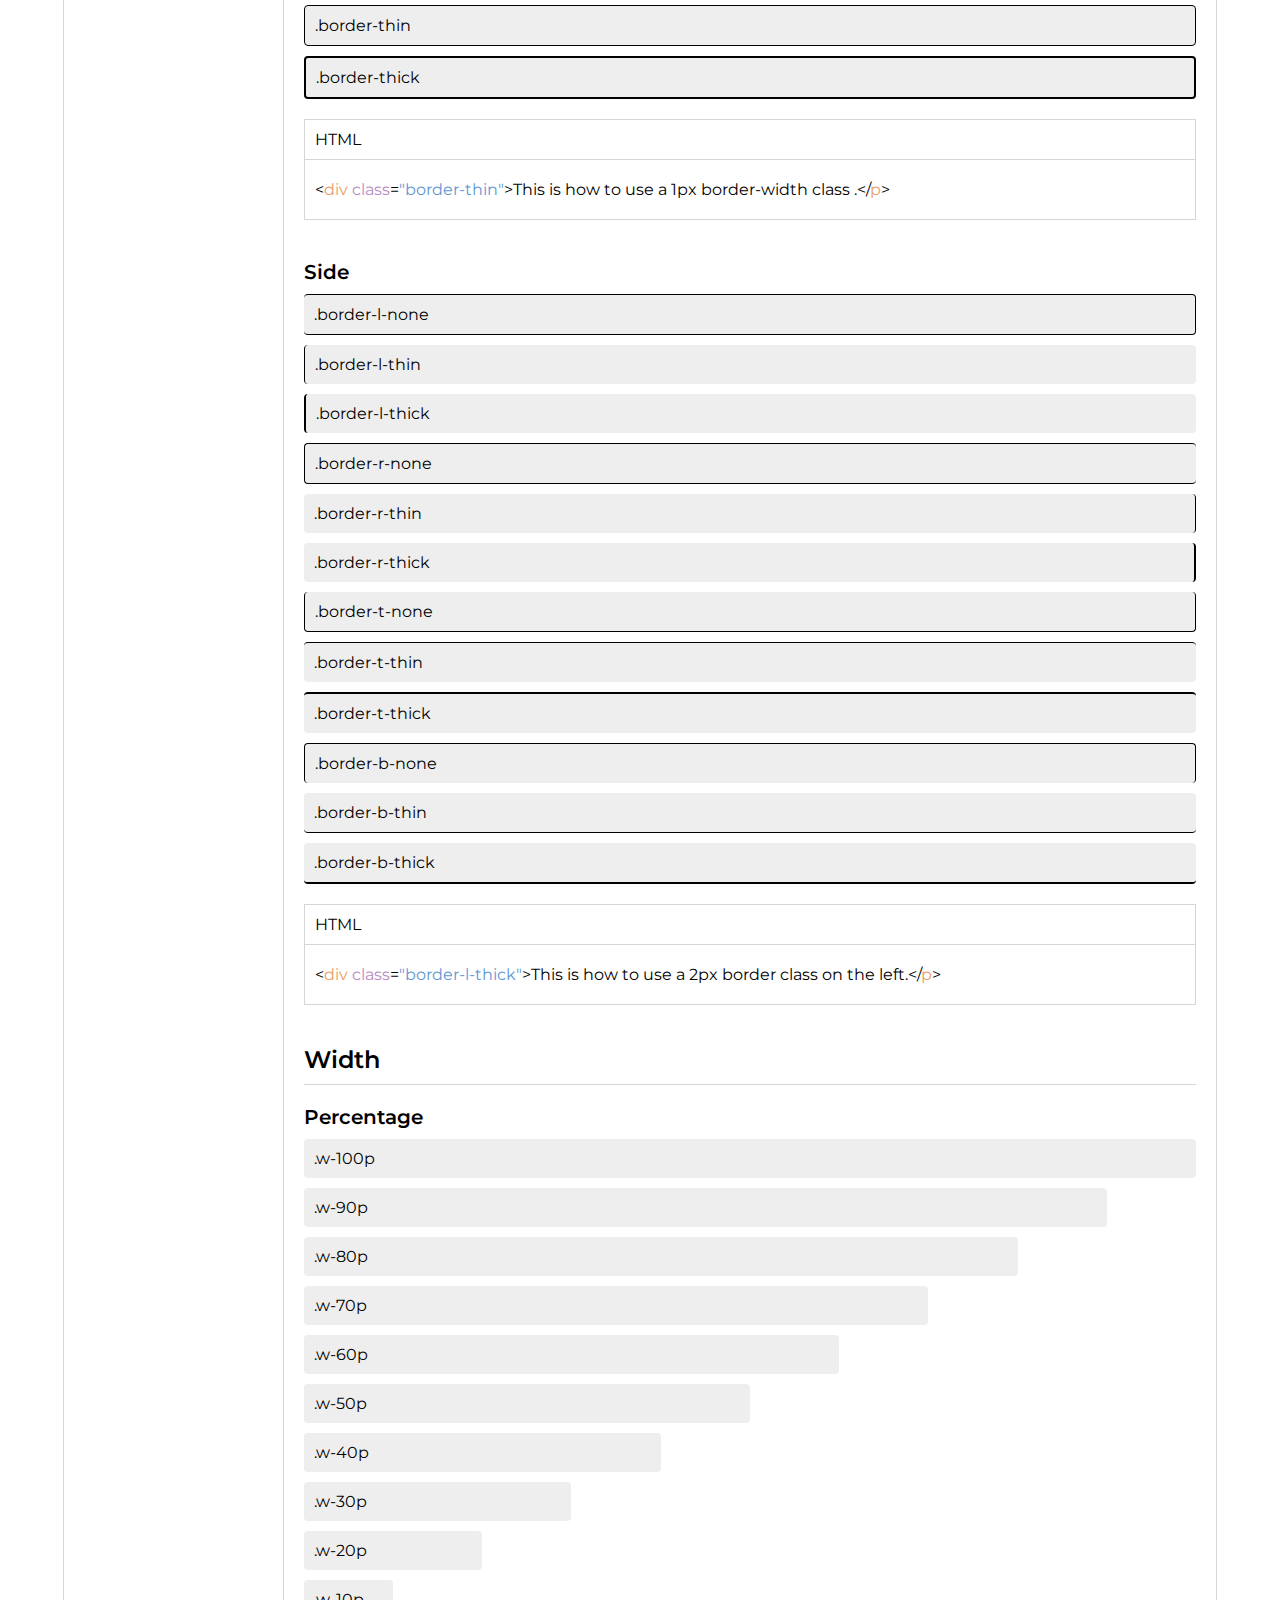
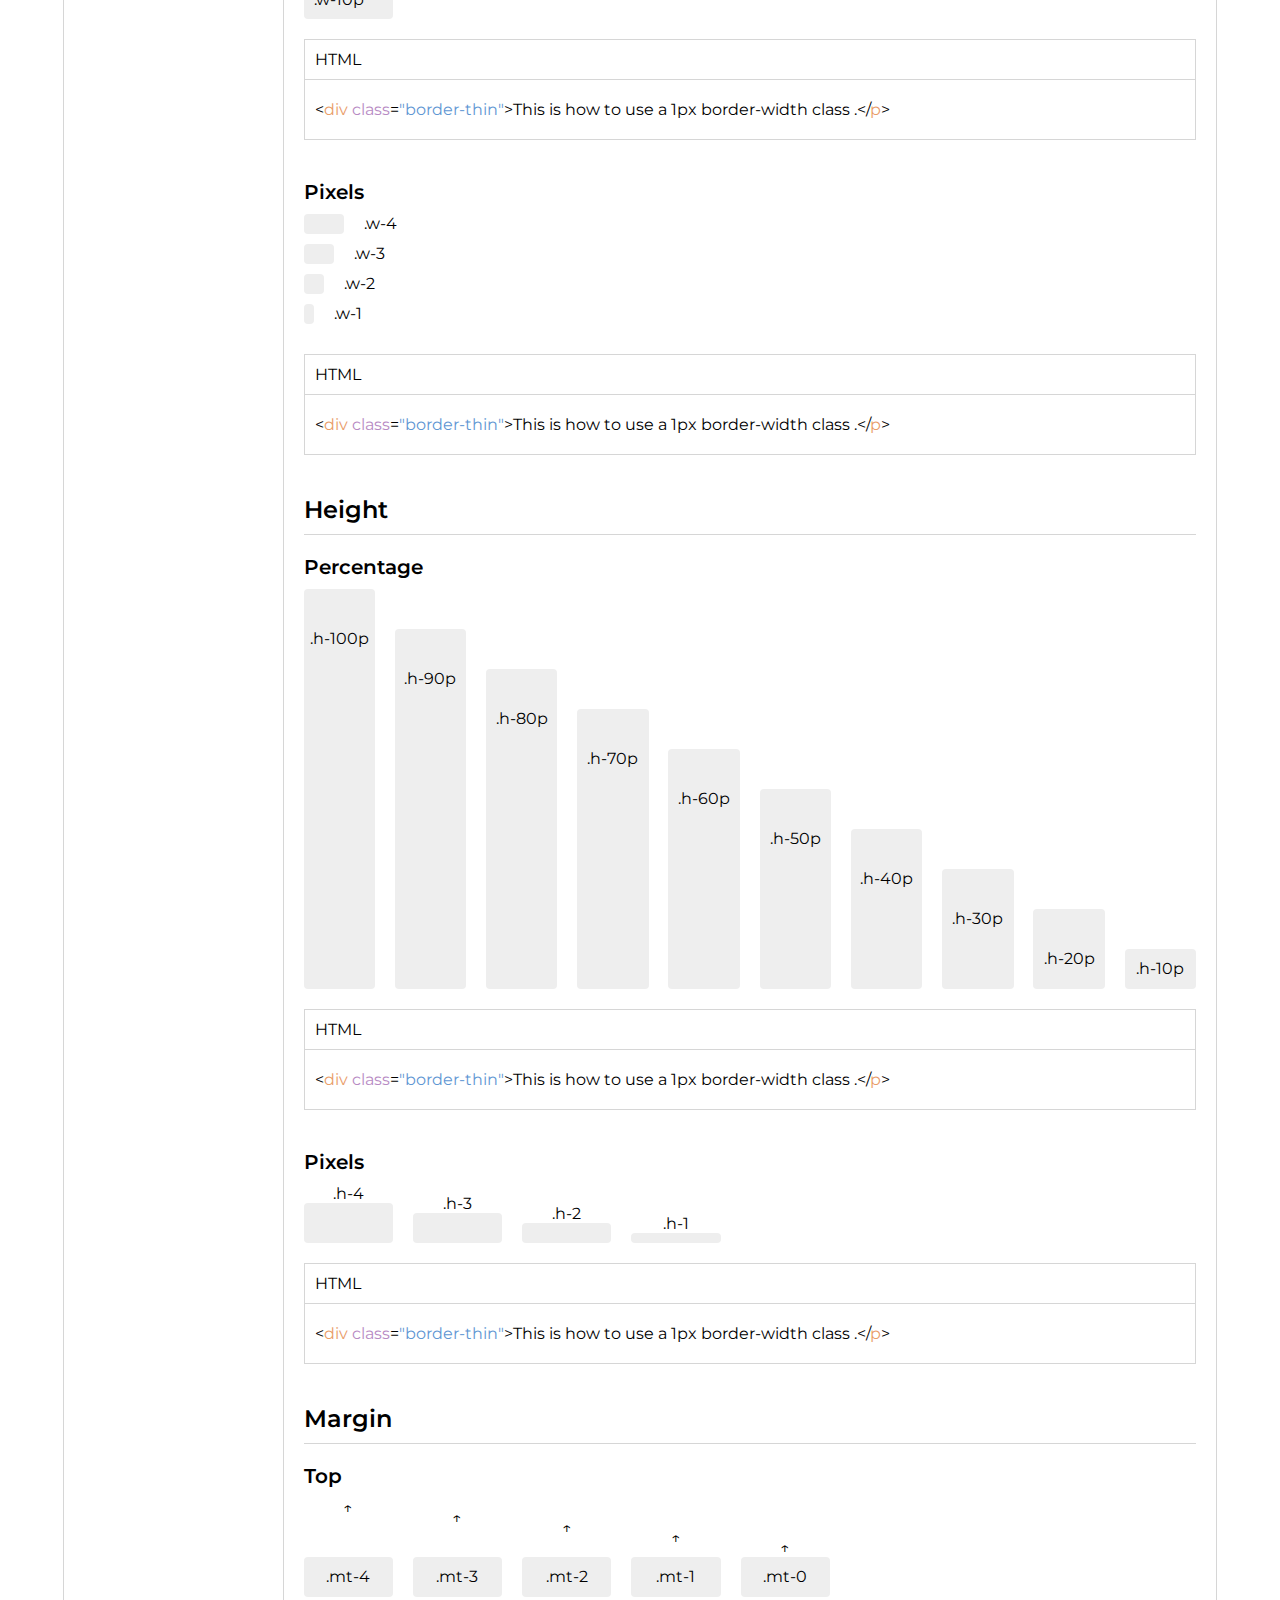
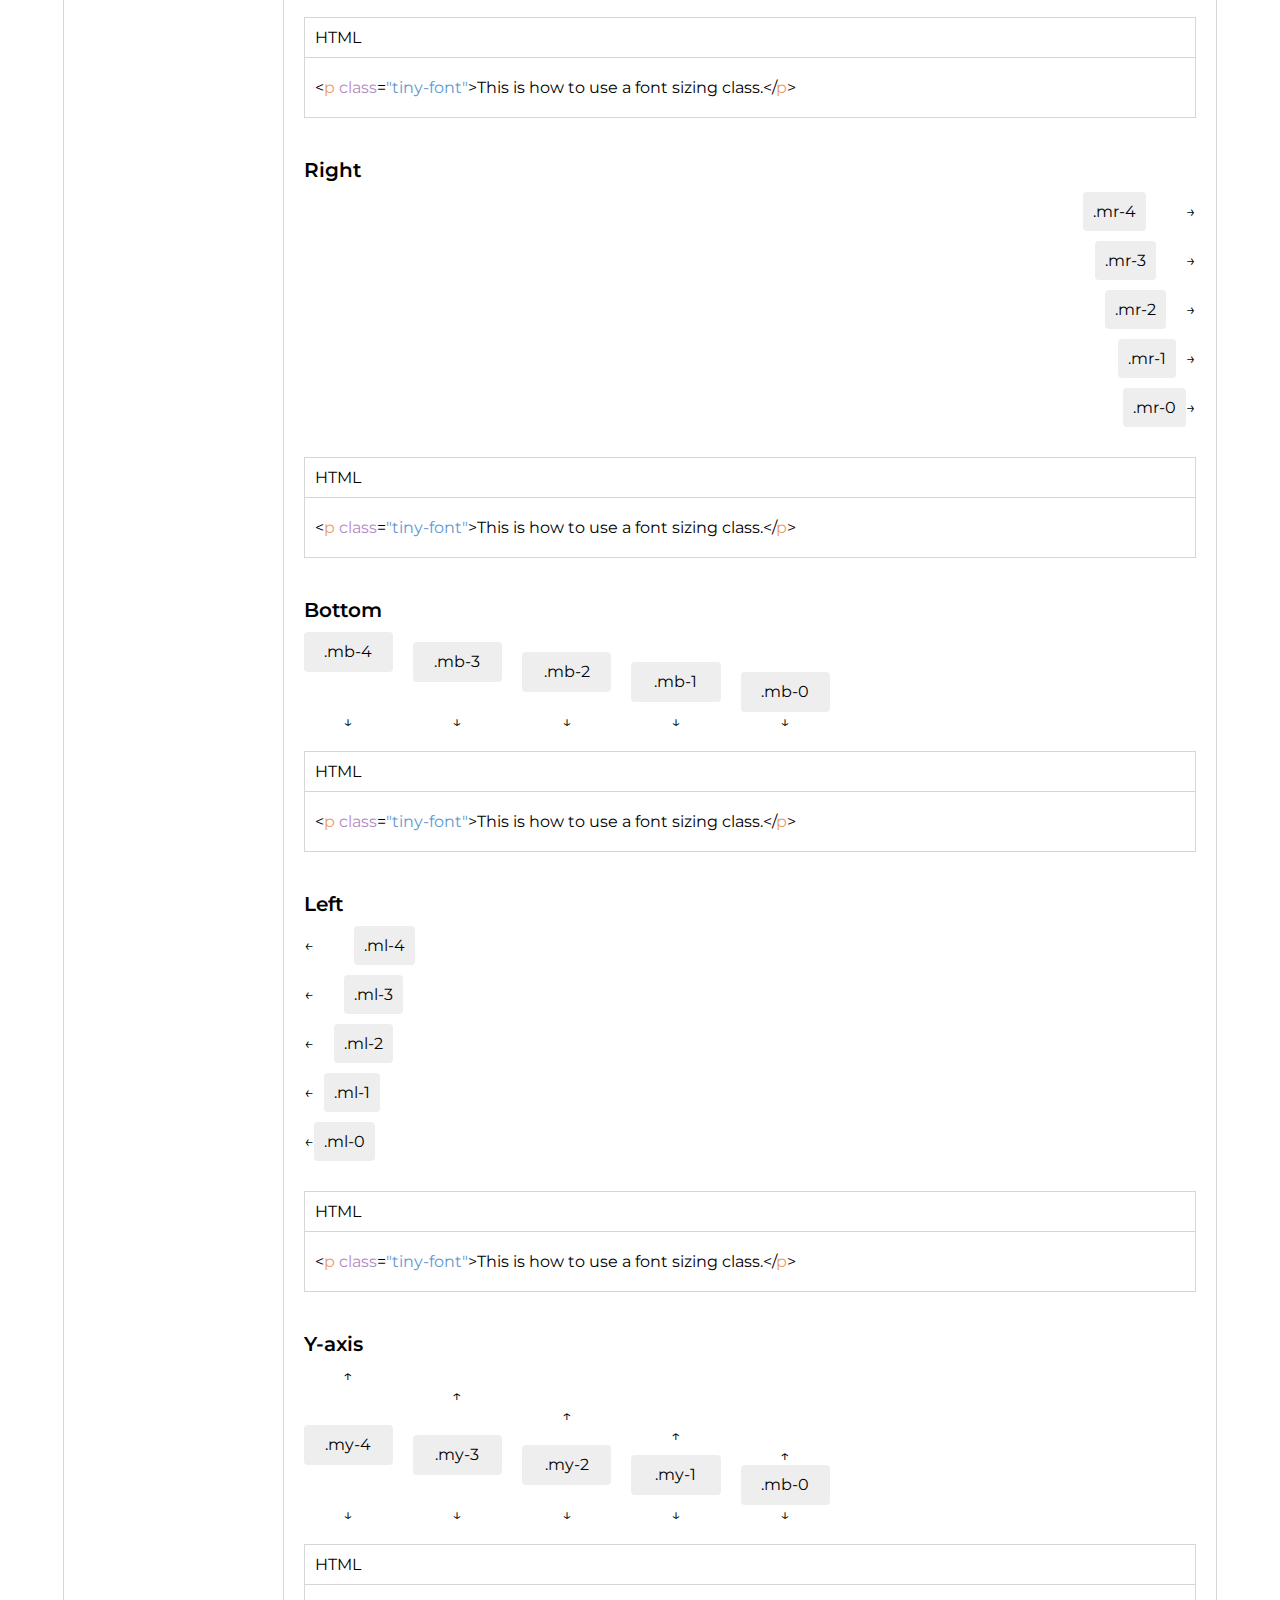
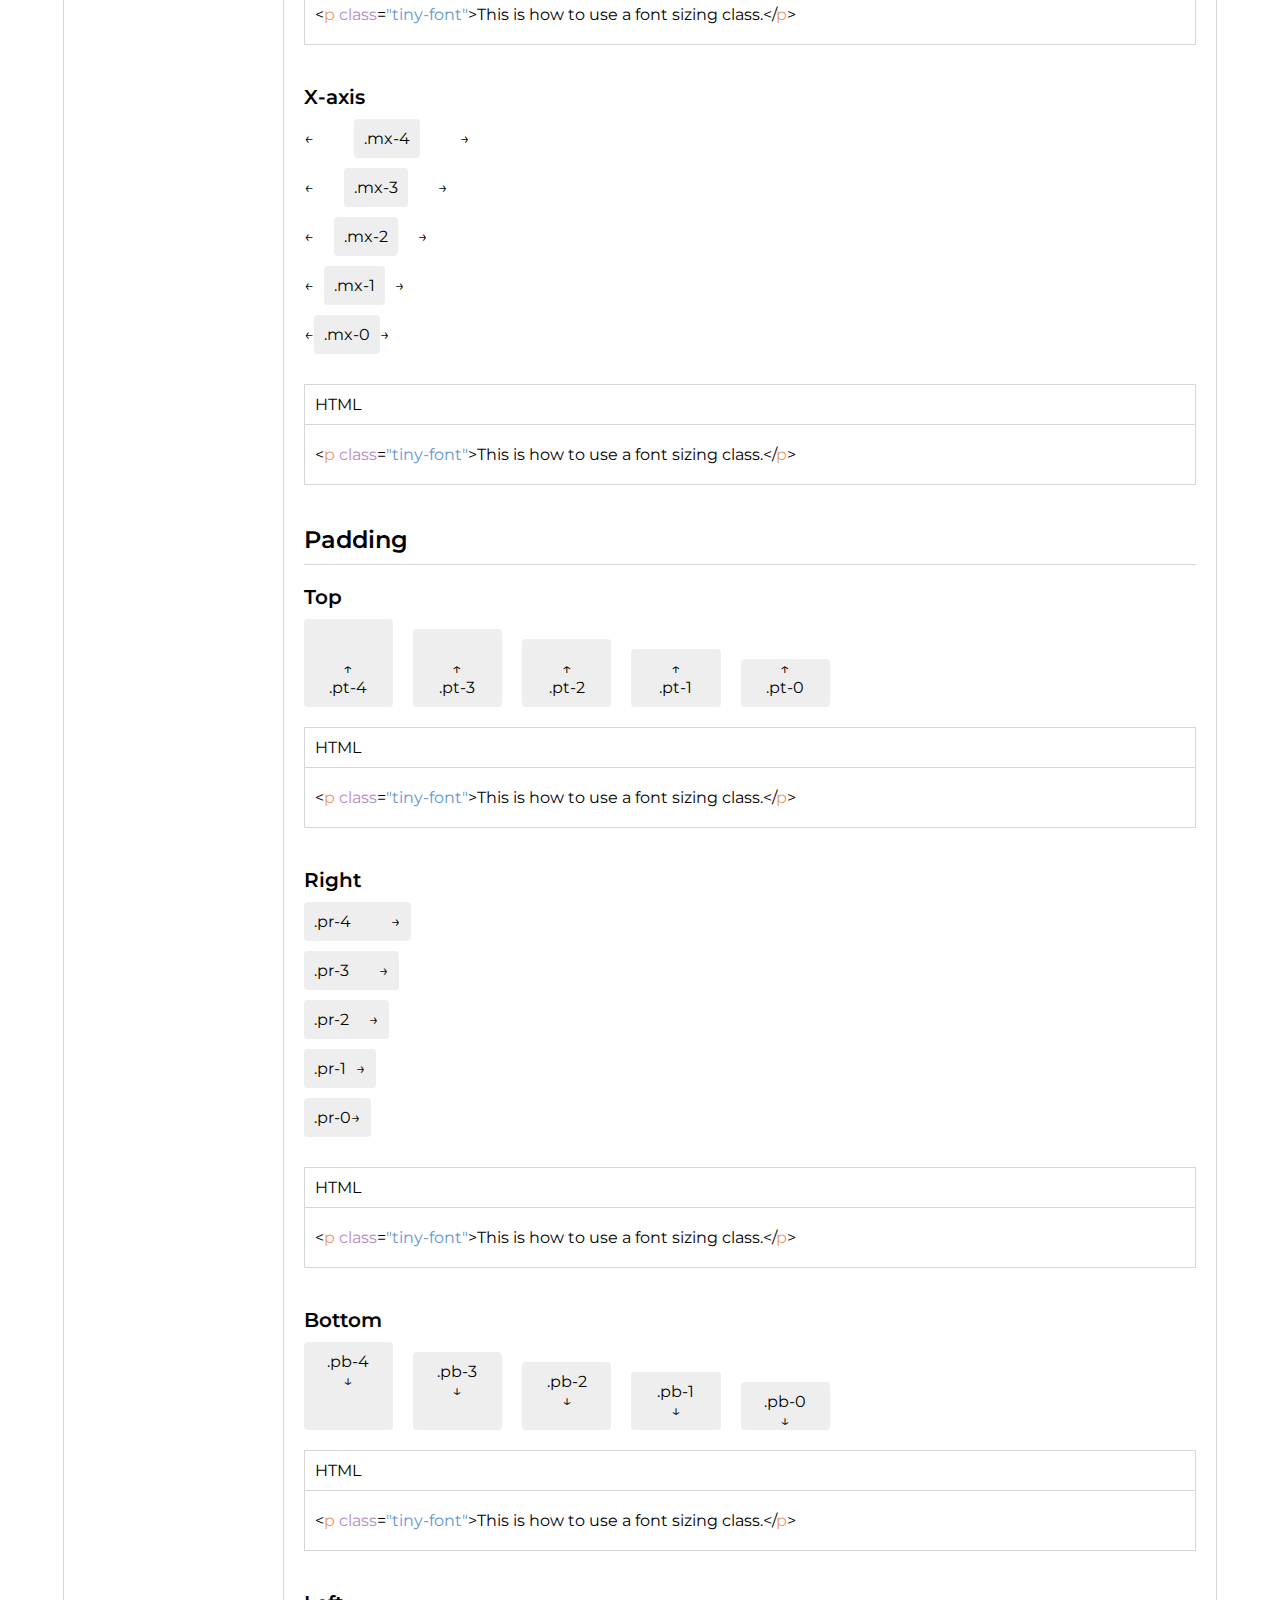
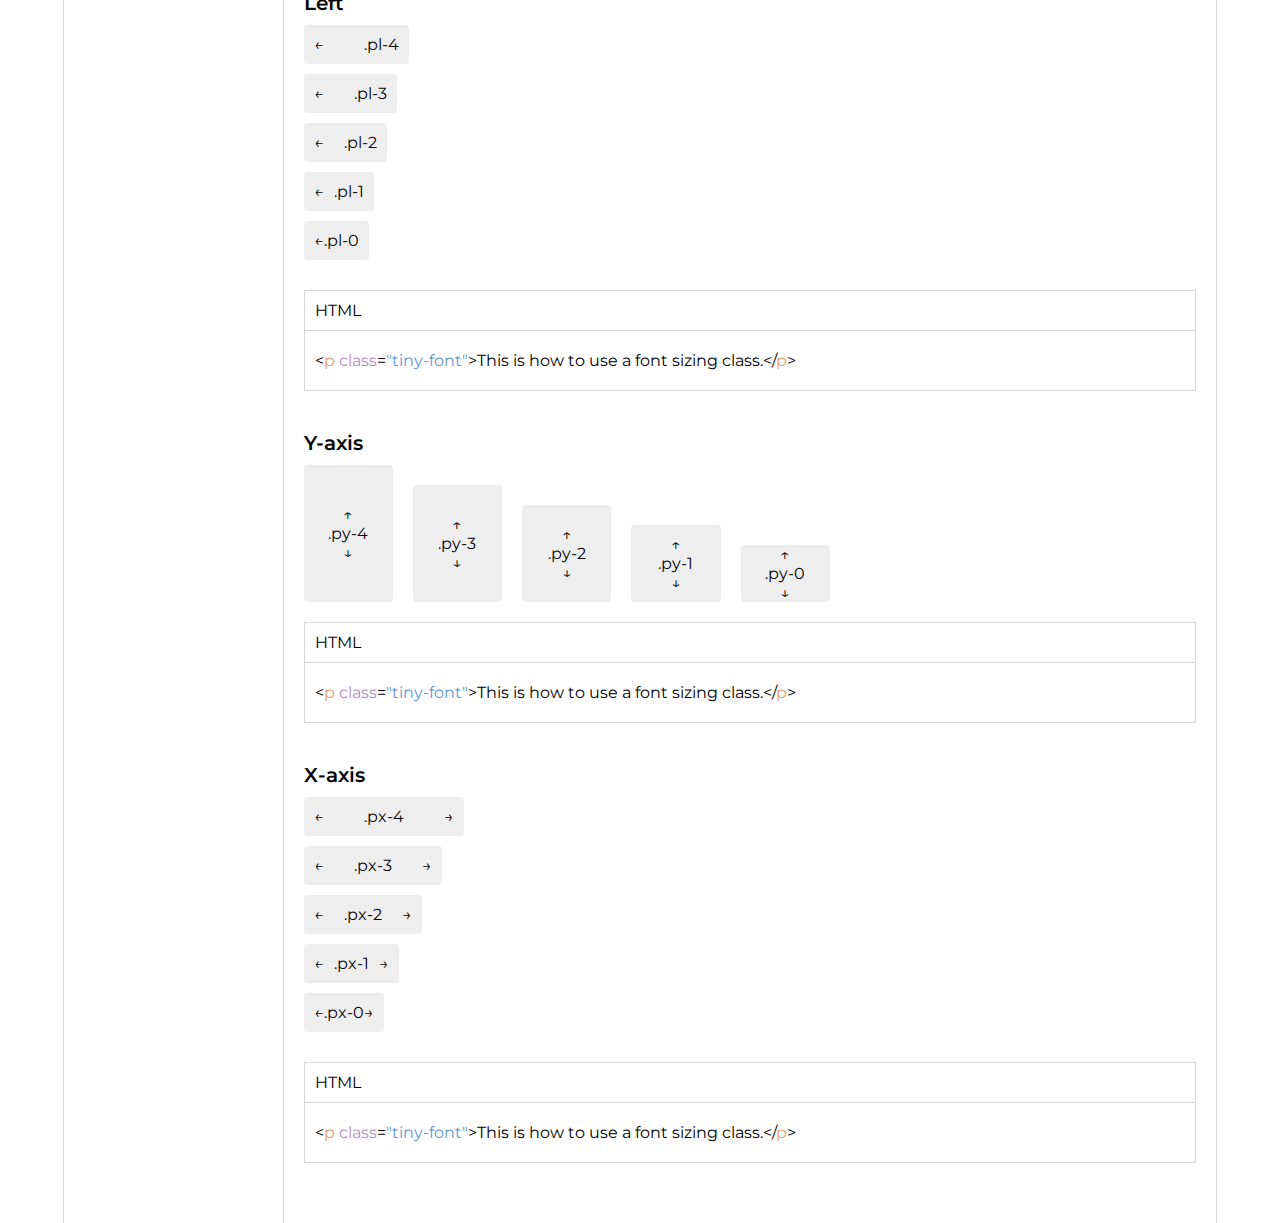
==== commit 23602c49: "Padding section continuation" ====
--- a/index.html
+++ b/index.html
@@ -429,25 +429,35 @@
                     <div class="sub-section mb-4">
                         <h3 class="big-font fw-thick mb-1">Top</h3>
                         <div class="flex height-pixels mb-1 border-none">
-                            <div class="hp w-10p mt-4">
-                                <p class="font-center mx-1">.mt-4</p>
-                                <div class="demo height-demo-child h-4 w-100p"></div>
-                            </div>
-                            <div class="hp w-10p mt-3">
-                                <p class="font-center mx-1">.mt-3</p>
-                                <div class="demo height-demo-child h-4 w-100p"></div>
-                            </div>
-                            <div class="hp w-10p mt-2">
-                                <p class="font-center mx-1">.mt-2</p>
-                                <div class="demo height-demo-child h-4 w-100p"></div>
-                            </div>
-                            <div class="hp w-10p mt-1">
-                                <p class="font-center mx-1">.mt-1</p>
-                                <div class="demo height-demo-child h-4 w-100p"></div>
-                            </div>
-                            <div class="hp w-10p mt-0">
-                                <p class="font-center mx-1">.mt-0</p>
-                                <div class="demo height-demo-child h-4 w-100p"></div>
+                            <div class="hp w-10p">
+                                <p class="font-center mx-1">&#8593</p>
+                                <div class="demo height-demo-child h-4 w-100p mt-4 py-1">
+                                    <p class="font-center mx-1">.mt-4</p>
+                                </div>
+                            </div>
+                            <div class="hp w-10p">
+                                <p class="font-center mx-1">&#8593</p>
+                                <div class="demo height-demo-child h-4 w-100p mt-3 py-1">
+                                    <p class="font-center mx-1">.mt-3</p>
+                                </div>
+                            </div>
+                            <div class="hp w-10p">
+                                <p class="font-center mx-1">&#8593</p>
+                                <div class="demo height-demo-child h-4 w-100p mt-2 py-1">
+                                    <p class="font-center mx-1">.mt-2</p>
+                                </div>
+                            </div>
+                            <div class="hp w-10p">
+                                <p class="font-center mx-1">&#8593</p>
+                                <div class="demo height-demo-child h-4 w-100p mt-1 py-1">
+                                    <p class="font-center mx-1">.mt-1</p>
+                                </div>
+                            </div>
+                            <div class="hp w-10p">
+                                <p class="font-center mx-1">&#8593</p>
+                                <div class="demo height-demo-child h-4 w-100p mt-0 py-1">
+                                    <p class="font-center mx-1">.mt-0</p>
+                                </div>
                             </div>
                         </div>
                         <!-- Code Example -->
@@ -466,25 +476,25 @@
                     </div>
                     <div class="sub-section mb-4">
                         <h3 class="big-font fw-thick mb-1">Right</h3>
-                        <div class="width-bar flex mr-4">
-                            <p class="ml-auto">.mr-4</p>
-                            <div class="demo mb-1 p-1 border-none w-4 ml-2"></div>
-                        </div>
-                        <div class="width-bar flex mr-3">
-                            <p class="ml-auto">.mr-3</p>
-                            <div class="demo mb-1 p-1 border-none w-4 ml-2"></div>
-                        </div>
-                        <div class="width-bar flex mr-2">
-                            <p class="ml-auto">.mr-2</p>
-                            <div class="demo mb-1 p-1 border-none w-4 ml-2"></div>
-                        </div>
-                        <div class="width-bar flex mr-1">
-                            <p class="ml-auto">.mr-1</p>
-                            <div class="demo mb-1 p-1 border-none w-4 ml-2"></div>
-                        </div>
-                        <div class="width-bar flex mr-0">
-                            <p class="ml-auto">.mr-0</p>
-                            <div class="demo mb-1 p-1 border-none w-4 ml-2"></div>
+                        <div class="width-bar flex">
+                            <div class="demo mb-1 p-1 border-none ml-auto mr-4"><p>.mr-4</p></div>
+                            <p class="py-1">&#8594</p> 
+                        </div>
+                        <div class="width-bar flex">
+                            <div class="demo mb-1 p-1 border-none ml-auto mr-3"><p>.mr-3</p></div>
+                            <p class="py-1">&#8594</p> 
+                        </div>
+                        <div class="width-bar flex">
+                            <div class="demo mb-1 p-1 border-none ml-auto mr-2"><p>.mr-2</p></div>
+                            <p class="py-1">&#8594</p> 
+                        </div>
+                        <div class="width-bar flex">
+                            <div class="demo mb-1 p-1 border-none ml-auto mr-1"><p>.mr-1</p></div>
+                            <p class="py-1">&#8594</p> 
+                        </div>
+                        <div class="width-bar flex">
+                            <div class="demo mb-1 p-1 border-none ml-auto mr-0"><p>.mr-0</p></div>
+                            <p class="py-1">&#8594</p> 
                         </div>
                         <!-- Code Example -->
                         <div class="code border-thin mt-2">
@@ -551,20 +561,118 @@
                     <div class="sub-section mb-4">
                         <h3 class="big-font fw-thick mb-1">Left</h3>
                         <div class="width-bar flex">
-                            <div class="demo mb-1 p-1 border-none w-4 ml-4"></div>
-                            <p class="ml-2">.ml-4</p>
-                        </div>
-                        <div class="width-bar flex">
-                            <div class="demo mb-1 p-1 border-none w-4 ml-3"></div>
-                            <p class="ml-2">.ml-3</p>
-                        </div>
-                        <div class="width-bar flex">
-                            <div class="demo mb-1 p-1 border-none w-4 ml-2"></div>
-                            <p class="ml-2">.ml-2</p>
-                        </div>
-                        <div class="width-bar flex">
-                            <div class="demo mb-1 py-1  border-none w-4 ml-1"></div>
-                            <p class="ml-2">.ml-1</p>
+                            <p class="py-1">&#8592</p>
+                            <div class="demo mb-1 p-1 border-none ml-4"><p>.ml-4</p></div> 
+                        </div>
+                        <div class="width-bar flex">
+                            <p class="py-1">&#8592</p>
+                            <div class="demo mb-1 p-1 border-none ml-3"><p>.ml-3</p></div>
+                        </div>
+                        <div class="width-bar flex">
+                            <p class="py-1">&#8592</p>
+                            <div class="demo mb-1 p-1 border-none ml-2"><p>.ml-2</p></div>
+                        </div>
+                        <div class="width-bar flex">
+                            <p class="py-1">&#8592</p>
+                            <div class="demo mb-1 p-1  border-none ml-1"><p>.ml-1</p></div>
+                        </div>
+                        <div class="width-bar flex">
+                            <p class="py-1">&#8592</p>
+                            <div class="demo mb-1 p-1  border-none ml-0"><p>.ml-0</p></div>
+                        </div>
+                        <!-- Code Example -->
+                        <div class="code border-thin mt-2">
+                            <div class="code-heading p-1 border-b-thin">
+                                <h1 class="">HTML</h1>
+                            </div>
+                            <div class="code-text py-2 px-1">
+                            <!-- <pre> -->
+                                <code class="" data-lang="html">
+                                    <span><</span><span class="tag">p </span><span class="class">class</span><span>=</span><span class="class-name">"tiny-font"</span><span>></span><span>This is how to use a font sizing class.</span><span><</span><span><span>/</span><span class="tag">p</span>></span>
+                                </code>
+                            <!-- </pre> -->
+                            </div>
+                        </div>
+                    </div>
+                    <div class="sub-section mb-4">
+                        <h3 class="big-font fw-thick mb-1">Y-axis</h3>
+                        <div class="flex height-pixels mb-1 border-none">
+                            <div class="hp w-10p">
+                                <p class="font-center mx-1">&#8593</p>
+                                <div class="demo height-demo-child h-4 w-100p my-4 py-1">
+                                    <p class="font-center mx-1">.my-4</p>
+                                </div>
+                                <p class="font-center mx-1">&#8595</p>
+                            </div>
+                            <div class="hp w-10p">
+                                <p class="font-center mx-1">&#8593</p>
+                                <div class="demo height-demo-child h-4 w-100p my-3 py-1">
+                                    <p class="font-center mx-1">.my-3</p>
+                                </div>
+                                <p class="font-center mx-1">&#8595</p>
+                            </div>
+                            <div class="hp w-10p">
+                                <p class="font-center mx-1">&#8593</p>
+                                <div class="demo height-demo-child h-4 w-100p my-2 py-1">
+                                    <p class="font-center mx-1">.my-2</p>
+                                </div>
+                                <p class="font-center mx-1">&#8595</p>
+                            </div>
+                            <div class="hp w-10p">
+                                <p class="font-center mx-1">&#8593</p>
+                                <div class="demo height-demo-child h-4 w-100p my-1 py-1">
+                                    <p class="font-center mx-1">.my-1</p>
+                                </div>
+                                <p class="font-center mx-1">&#8595</p>
+                            </div>
+                            <div class="hp w-10p">
+                                <p class="font-center mx-1">&#8593</p>
+                                <div class="demo height-demo-child h-4 w-100p my-0 py-1">
+                                    <p class="font-center mx-1">.mb-0</p>
+                                </div>
+                                <p class="font-center mx-1">&#8595</p>
+                            </div>
+                        </div>
+                        <!-- Code Example -->
+                        <div class="code border-thin mt-2">
+                            <div class="code-heading p-1 border-b-thin">
+                                <h1 class="">HTML</h1>
+                            </div>
+                            <div class="code-text py-2 px-1">
+                            <!-- <pre> -->
+                                <code class="" data-lang="html">
+                                    <span><</span><span class="tag">p </span><span class="class">class</span><span>=</span><span class="class-name">"tiny-font"</span><span>></span><span>This is how to use a font sizing class.</span><span><</span><span><span>/</span><span class="tag">p</span>></span>
+                                </code>
+                            <!-- </pre> -->
+                            </div>
+                        </div>
+                    </div>
+                    <div class="sub-section mb-4">
+                        <h3 class="big-font fw-thick mb-1">X-axis</h3>
+                        <div class="width-bar flex">
+                            <p class="py-1">&#8592</p>
+                            <div class="demo mb-1 p-1 border-none mx-4"><p class="">.mx-4</p></div>
+                            <p class="py-1">&#8594</p>
+                        </div>
+                        <div class="width-bar flex">
+                            <p class="py-1">&#8592</p>
+                            <div class="demo mb-1 p-1 border-none mx-3"><p class="">.mx-3</p></div>
+                            <p class="py-1">&#8594</p>
+                        </div>
+                        <div class="width-bar flex">
+                            <p class="py-1">&#8592</p>
+                            <div class="demo mb-1 p-1 border-none mx-2"><p class="">.mx-2</p></div>
+                            <p class="py-1">&#8594</p>
+                        </div>
+                        <div class="width-bar flex">
+                            <p class="py-1">&#8592</p>
+                            <div class="demo mb-1 p-1 border-none mx-1"><p class="">.mx-1</p></div>
+                            <p class="py-1">&#8594</p>
+                        </div>
+                        <div class="width-bar flex">
+                            <p class="py-1">&#8592</p>
+                            <div class="demo mb-1 p-1 border-none mx-0"><p class="">.mx-0</p></div>
+                            <p class="py-1">&#8594</p>
                         </div>
                         <!-- Code Example -->
                         <div class="code border-thin mt-2">
@@ -581,6 +689,304 @@
                         </div>
                     </div>
                     <!-- Margin End -->
+
+                    <!-- Padding Start -->
+                    <div class="sub-section-heading mb-2 border-b-thin">
+                        <h2 class="small-heading fw-thick mb-1">Padding</h2>
+                    </div>
+                    <div class="sub-section mb-4">
+                        <h3 class="big-font fw-thick mb-1">Top</h3>
+                        <div class="flex height-pixels mb-1 border-none">
+                            <div class="hp w-10p">
+                                <div class="demo height-demo-child w-100p pt-4 pb-1">
+                                    <p class="font-center mx-1">&#8593</p>
+                                    <p class="font-center mx-1">.pt-4</p>
+                                </div>
+                            </div>
+                            <div class="hp w-10p">
+                                <div class="demo height-demo-child w-100p pt-3 pb-1">
+                                    <p class="font-center mx-1">&#8593</p>
+                                    <p class="font-center mx-1">.pt-3</p>
+                                </div>
+                            </div>
+                            <div class="hp w-10p">
+                                <div class="demo height-demo-child w-100p pt-2 pb-1">
+                                    <p class="font-center mx-1">&#8593</p>
+                                    <p class="font-center mx-1">.pt-2</p>
+                                </div>
+                            </div>
+                            <div class="hp w-10p">
+                                <div class="demo height-demo-child w-100p pt-1 pb-1">
+                                    <p class="font-center mx-1">&#8593</p>
+                                    <p class="font-center mx-1">.pt-1</p>
+                                </div>
+                            </div>
+                            <div class="hp w-10p">
+                                <div class="demo height-demo-child w-100p pt-0 pb-1">
+                                    <p class="font-center mx-1">&#8593</p>
+                                    <p class="font-center mx-1">.pt-0</p>
+                                </div>
+                            </div>
+                        </div>
+                        <!-- Code Example -->
+                        <div class="code border-thin mt-2">
+                            <div class="code-heading p-1 border-b-thin">
+                                <h1 class="">HTML</h1>
+                            </div>
+                            <div class="code-text py-2 px-1">
+                            <!-- <pre> -->
+                                <code class="" data-lang="html">
+                                    <span><</span><span class="tag">p </span><span class="class">class</span><span>=</span><span class="class-name">"tiny-font"</span><span>></span><span>This is how to use a font sizing class.</span><span><</span><span><span>/</span><span class="tag">p</span>></span>
+                                </code>
+                            <!-- </pre> -->
+                            </div>
+                        </div>
+                    </div>
+                    <div class="sub-section mb-4">
+                        <h3 class="big-font fw-thick mb-1">Right</h3>
+                        <div class="width-bar flex">
+                            <div class="flex demo mb-1 p-1 border-none">
+                                <p class="pr-4">.pr-4</p>
+                                <p>&#8594</p>
+                            </div> 
+                        </div>
+                        <div class="width-bar flex">
+                            <div class="flex demo mb-1 p-1 border-none">
+                                <p class="pr-3">.pr-3</p>
+                                <p>&#8594</p>
+                            </div> 
+                        </div>
+                        <div class="width-bar flex">
+                            <div class="flex demo mb-1 p-1 border-none">
+                                <p class="pr-2">.pr-2</p>
+                                <p>&#8594</p>
+                            </div> 
+                        </div>
+                        <div class="width-bar flex">
+                            <div class="flex demo mb-1 p-1 border-none">
+                                <p class="pr-1">.pr-1</p>
+                                <p>&#8594</p>
+                            </div> 
+                        </div>
+                        <div class="width-bar flex">
+                            <div class="flex demo mb-1 p-1 border-none">
+                                <p class="pr-0">.pr-0</p>
+                                <p>&#8594</p>
+                            </div> 
+                        </div>
+                        <!-- Code Example -->
+                        <div class="code border-thin mt-2">
+                            <div class="code-heading p-1 border-b-thin">
+                                <h1 class="">HTML</h1>
+                            </div>
+                            <div class="code-text py-2 px-1">
+                            <!-- <pre> -->
+                                <code class="" data-lang="html">
+                                    <span><</span><span class="tag">p </span><span class="class">class</span><span>=</span><span class="class-name">"tiny-font"</span><span>></span><span>This is how to use a font sizing class.</span><span><</span><span><span>/</span><span class="tag">p</span>></span>
+                                </code>
+                            <!-- </pre> -->
+                            </div>
+                        </div>
+                    </div>
+                    <div class="sub-section mb-4">
+                        <h3 class="big-font fw-thick mb-1">Bottom</h3>
+                        <div class="flex height-pixels mb-1 border-none">
+                            <div class="hp w-10p">
+                                <div class="demo height-demo-child w-100p pb-4 pt-1">
+                                    <p class="font-center mx-1">.pb-4</p>
+                                    <p class="font-center mx-1">&#8595</p>
+                                </div>
+                            </div>
+                            <div class="hp w-10p">
+                                <div class="demo height-demo-child w-100p pb-3 pt-1">
+                                    <p class="font-center mx-1">.pb-3</p>
+                                    <p class="font-center mx-1">&#8595</p>
+                                </div>
+                            </div>
+                            <div class="hp w-10p">
+                                <div class="demo height-demo-child w-100p pb-2 pt-1">
+                                    <p class="font-center mx-1">.pb-2</p>
+                                    <p class="font-center mx-1">&#8595</p>
+                                </div>
+                            </div>
+                            <div class="hp w-10p">
+                                <div class="demo height-demo-child w-100p pb-1 pt-1">
+                                    <p class="font-center mx-1">.pb-1</p>
+                                    <p class="font-center mx-1">&#8595</p>
+                                </div>
+                            </div>
+                            <div class="hp w-10p">
+                                <div class="demo height-demo-child w-100p pb-0 pt-1">
+                                    <p class="font-center mx-1">.pb-0</p>
+                                    <p class="font-center mx-1">&#8595</p>
+                                </div>
+                            </div>
+                        </div>
+                        <!-- Code Example -->
+                        <div class="code border-thin mt-2">
+                            <div class="code-heading p-1 border-b-thin">
+                                <h1 class="">HTML</h1>
+                            </div>
+                            <div class="code-text py-2 px-1">
+                            <!-- <pre> -->
+                                <code class="" data-lang="html">
+                                    <span><</span><span class="tag">p </span><span class="class">class</span><span>=</span><span class="class-name">"tiny-font"</span><span>></span><span>This is how to use a font sizing class.</span><span><</span><span><span>/</span><span class="tag">p</span>></span>
+                                </code>
+                            <!-- </pre> -->
+                            </div>
+                        </div>
+                    </div>
+                    <div class="sub-section mb-4">
+                        <h3 class="big-font fw-thick mb-1">Left</h3>
+                        <div class="width-bar flex">
+                            <div class="flex demo mb-1 p-1 border-none">
+                                <p>&#8592</p>
+                                <p class="pl-4">.pl-4</p>
+                            </div> 
+                        </div>
+                        <div class="width-bar flex">
+                            <div class="flex demo mb-1 p-1 border-none">
+                                <p>&#8592</p>
+                                <p class="pl-3">.pl-3</p>
+                            </div> 
+                        </div>
+                        <div class="width-bar flex">
+                            <div class="flex demo mb-1 p-1 border-none">
+                                <p>&#8592</p>
+                                <p class="pl-2">.pl-2</p>
+                            </div> 
+                        </div>
+                        <div class="width-bar flex">
+                            <div class="flex demo mb-1 p-1 border-none">
+                                <p>&#8592</p>
+                                <p class="pl-1">.pl-1</p>
+                            </div> 
+                        </div>
+                        <div class="width-bar flex">
+                            <div class="flex demo mb-1 p-1 border-none">
+                                <p>&#8592</p>
+                                <p class="pl-0">.pl-0</p>
+                            </div> 
+                        </div>
+                        <!-- Code Example -->
+                        <div class="code border-thin mt-2">
+                            <div class="code-heading p-1 border-b-thin">
+                                <h1 class="">HTML</h1>
+                            </div>
+                            <div class="code-text py-2 px-1">
+                            <!-- <pre> -->
+                                <code class="" data-lang="html">
+                                    <span><</span><span class="tag">p </span><span class="class">class</span><span>=</span><span class="class-name">"tiny-font"</span><span>></span><span>This is how to use a font sizing class.</span><span><</span><span><span>/</span><span class="tag">p</span>></span>
+                                </code>
+                            <!-- </pre> -->
+                            </div>
+                        </div>
+                    </div>
+                    <div class="sub-section mb-4">
+                        <h3 class="big-font fw-thick mb-1">Y-axis</h3>
+                        <div class="flex height-pixels mb-1 border-none">
+                            <div class="hp w-10p">
+                                <div class="demo height-demo-child w-100p py-4">
+                                    <p class="font-center mx-1">&#8593</p>
+                                    <p class="font-center mx-1">.py-4</p>
+                                    <p class="font-center mx-1">&#8595</p>
+                                </div>
+                            </div>
+                            <div class="hp w-10p">
+                                <div class="demo height-demo-child w-100p py-3">
+                                    <p class="font-center mx-1">&#8593</p>
+                                    <p class="font-center mx-1">.py-3</p>
+                                    <p class="font-center mx-1">&#8595</p>
+                                </div>
+                            </div>
+                            <div class="hp w-10p">
+                                <div class="demo height-demo-child w-100p py-2">
+                                    <p class="font-center mx-1">&#8593</p>
+                                    <p class="font-center mx-1">.py-2</p>
+                                    <p class="font-center mx-1">&#8595</p>
+                                </div>
+                            </div>
+                            <div class="hp w-10p">
+                                <div class="demo height-demo-child w-100p py-1">
+                                    <p class="font-center mx-1">&#8593</p>
+                                    <p class="font-center mx-1">.py-1</p>
+                                    <p class="font-center mx-1">&#8595</p>
+                                </div>
+                            </div>
+                            <div class="hp w-10p">
+                                <div class="demo height-demo-child w-100p py-0">
+                                    <p class="font-center mx-1">&#8593</p>
+                                    <p class="font-center mx-1">.py-0</p>
+                                    <p class="font-center mx-1">&#8595</p>
+                                </div>
+                            </div>
+                        </div>
+                        <!-- Code Example -->
+                        <div class="code border-thin mt-2">
+                            <div class="code-heading p-1 border-b-thin">
+                                <h1 class="">HTML</h1>
+                            </div>
+                            <div class="code-text py-2 px-1">
+                            <!-- <pre> -->
+                                <code class="" data-lang="html">
+                                    <span><</span><span class="tag">p </span><span class="class">class</span><span>=</span><span class="class-name">"tiny-font"</span><span>></span><span>This is how to use a font sizing class.</span><span><</span><span><span>/</span><span class="tag">p</span>></span>
+                                </code>
+                            <!-- </pre> -->
+                            </div>
+                        </div>
+                    </div>
+                    <div class="sub-section mb-4">
+                        <h3 class="big-font fw-thick mb-1">X-axis</h3>
+                        <div class="width-bar flex">
+                            <div class="flex demo mb-1 p-1 border-none">
+                                <p>&#8592</p>
+                                <p class="px-4">.px-4</p>
+                                <p>&#8594</p>
+                            </div> 
+                        </div>
+                        <div class="width-bar flex">
+                            <div class="flex demo mb-1 p-1 border-none">
+                                <p>&#8592</p>
+                                <p class="px-3">.px-3</p>
+                                <p>&#8594</p>
+                            </div>
+                        </div>
+                        <div class="width-bar flex">
+                            <div class="flex demo mb-1 p-1 border-none">
+                                <p>&#8592</p>
+                                <p class="px-2">.px-2</p>
+                                <p>&#8594</p>
+                            </div> 
+                        </div>
+                        <div class="width-bar flex">
+                            <div class="flex demo mb-1 p-1 border-none">
+                                <p>&#8592</p>
+                                <p class="px-1">.px-1</p>
+                                <p>&#8594</p>
+                            </div> 
+                        </div>
+                        <div class="width-bar flex">
+                            <div class="flex demo mb-1 p-1 border-none">
+                                <p>&#8592</p>
+                                <p class="px-0">.px-0</p>
+                                <p>&#8594</p>
+                            </div> 
+                        </div>
+                        <!-- Code Example -->
+                        <div class="code border-thin mt-2">
+                            <div class="code-heading p-1 border-b-thin">
+                                <h1 class="">HTML</h1>
+                            </div>
+                            <div class="code-text py-2 px-1">
+                            <!-- <pre> -->
+                                <code class="" data-lang="html">
+                                    <span><</span><span class="tag">p </span><span class="class">class</span><span>=</span><span class="class-name">"tiny-font"</span><span>></span><span>This is how to use a font sizing class.</span><span><</span><span><span>/</span><span class="tag">p</span>></span>
+                                </code>
+                            <!-- </pre> -->
+                            </div>
+                        </div>
+                    </div>
+                    <!-- Padding End -->
                 </section>
             </div>
         </div>
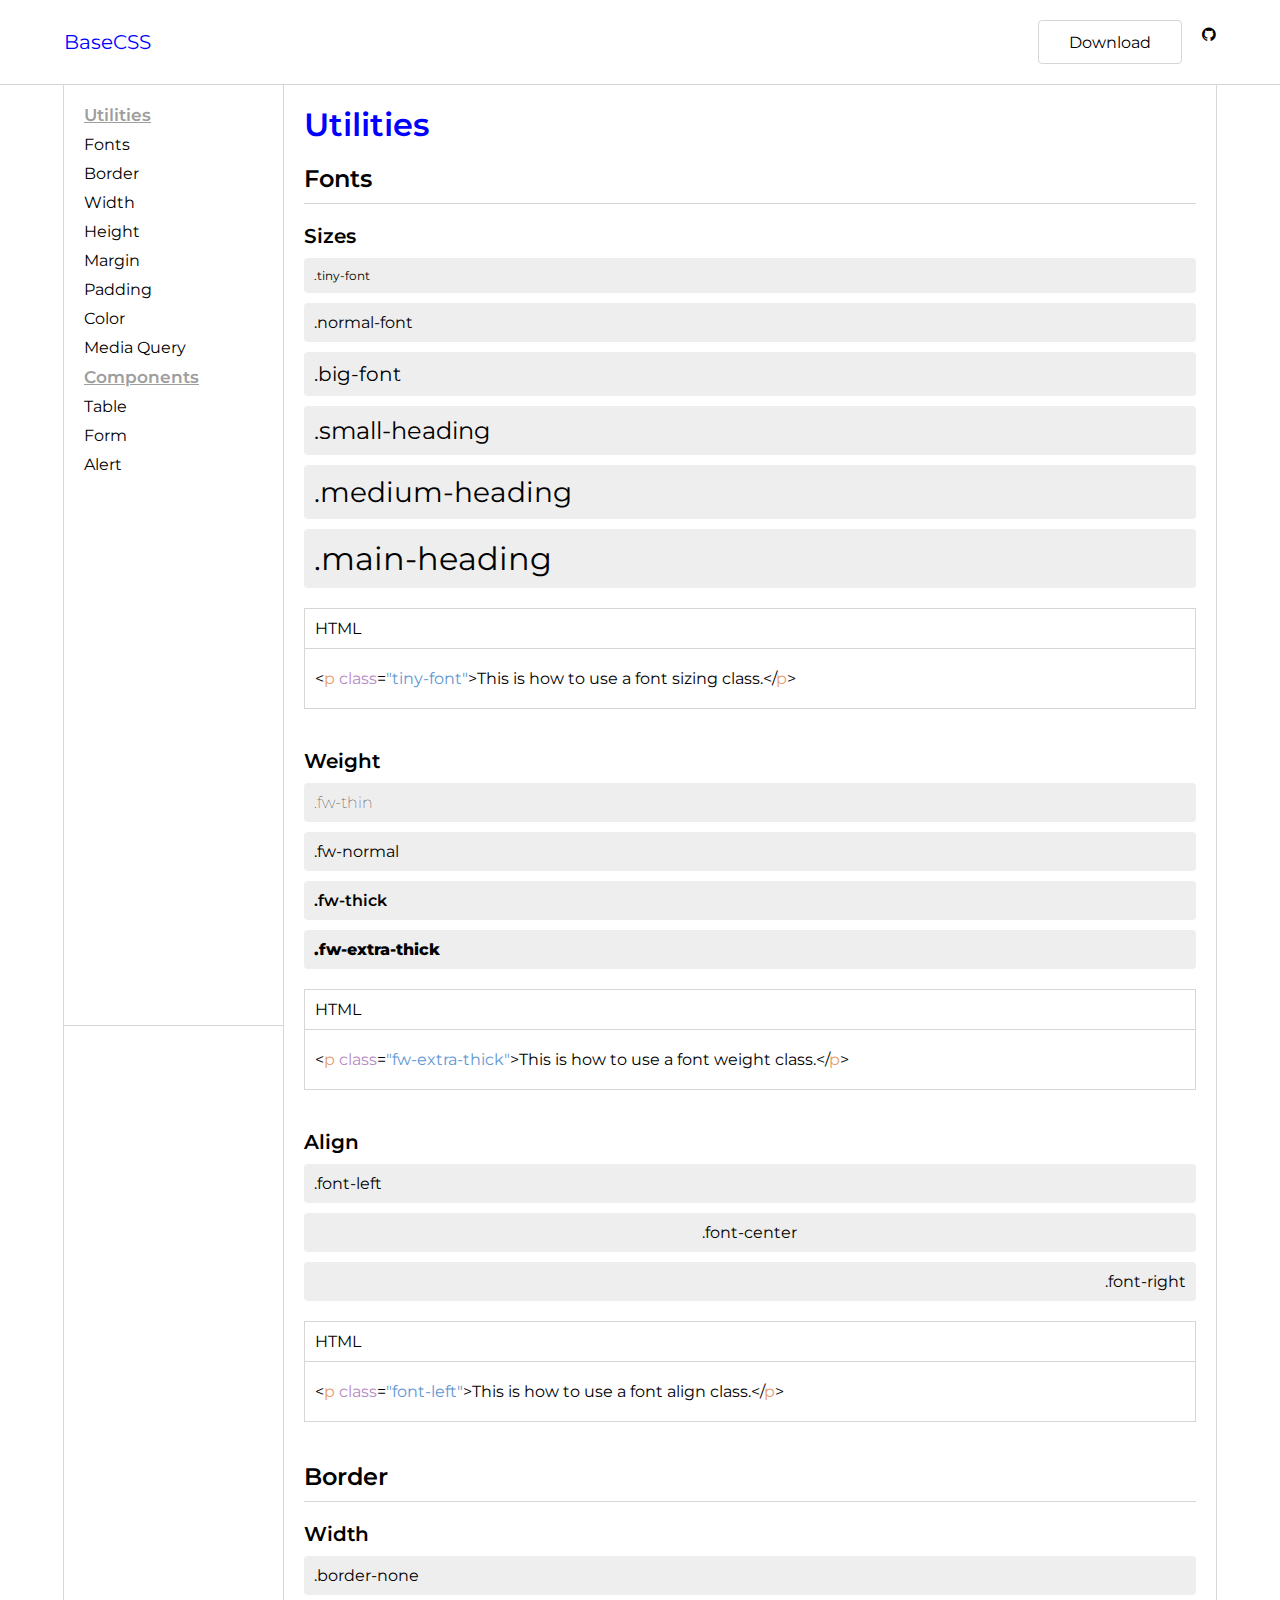
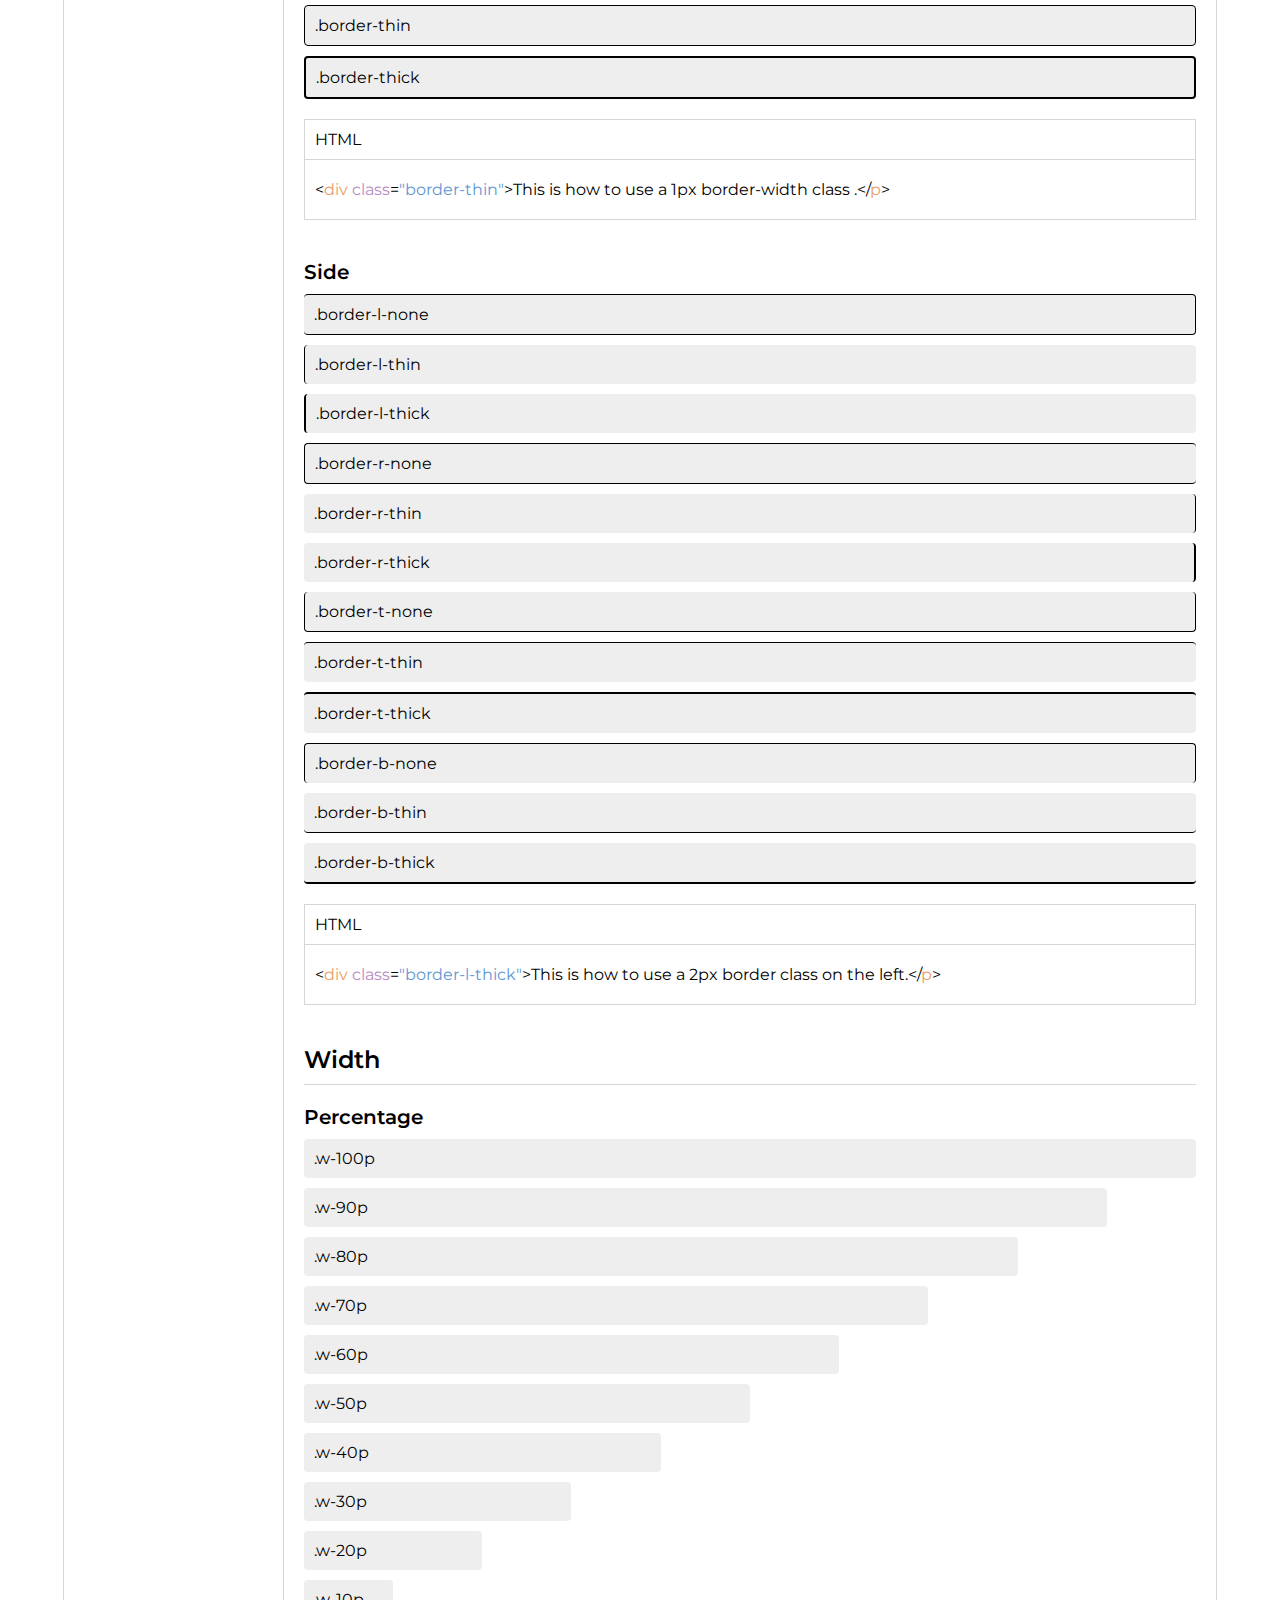
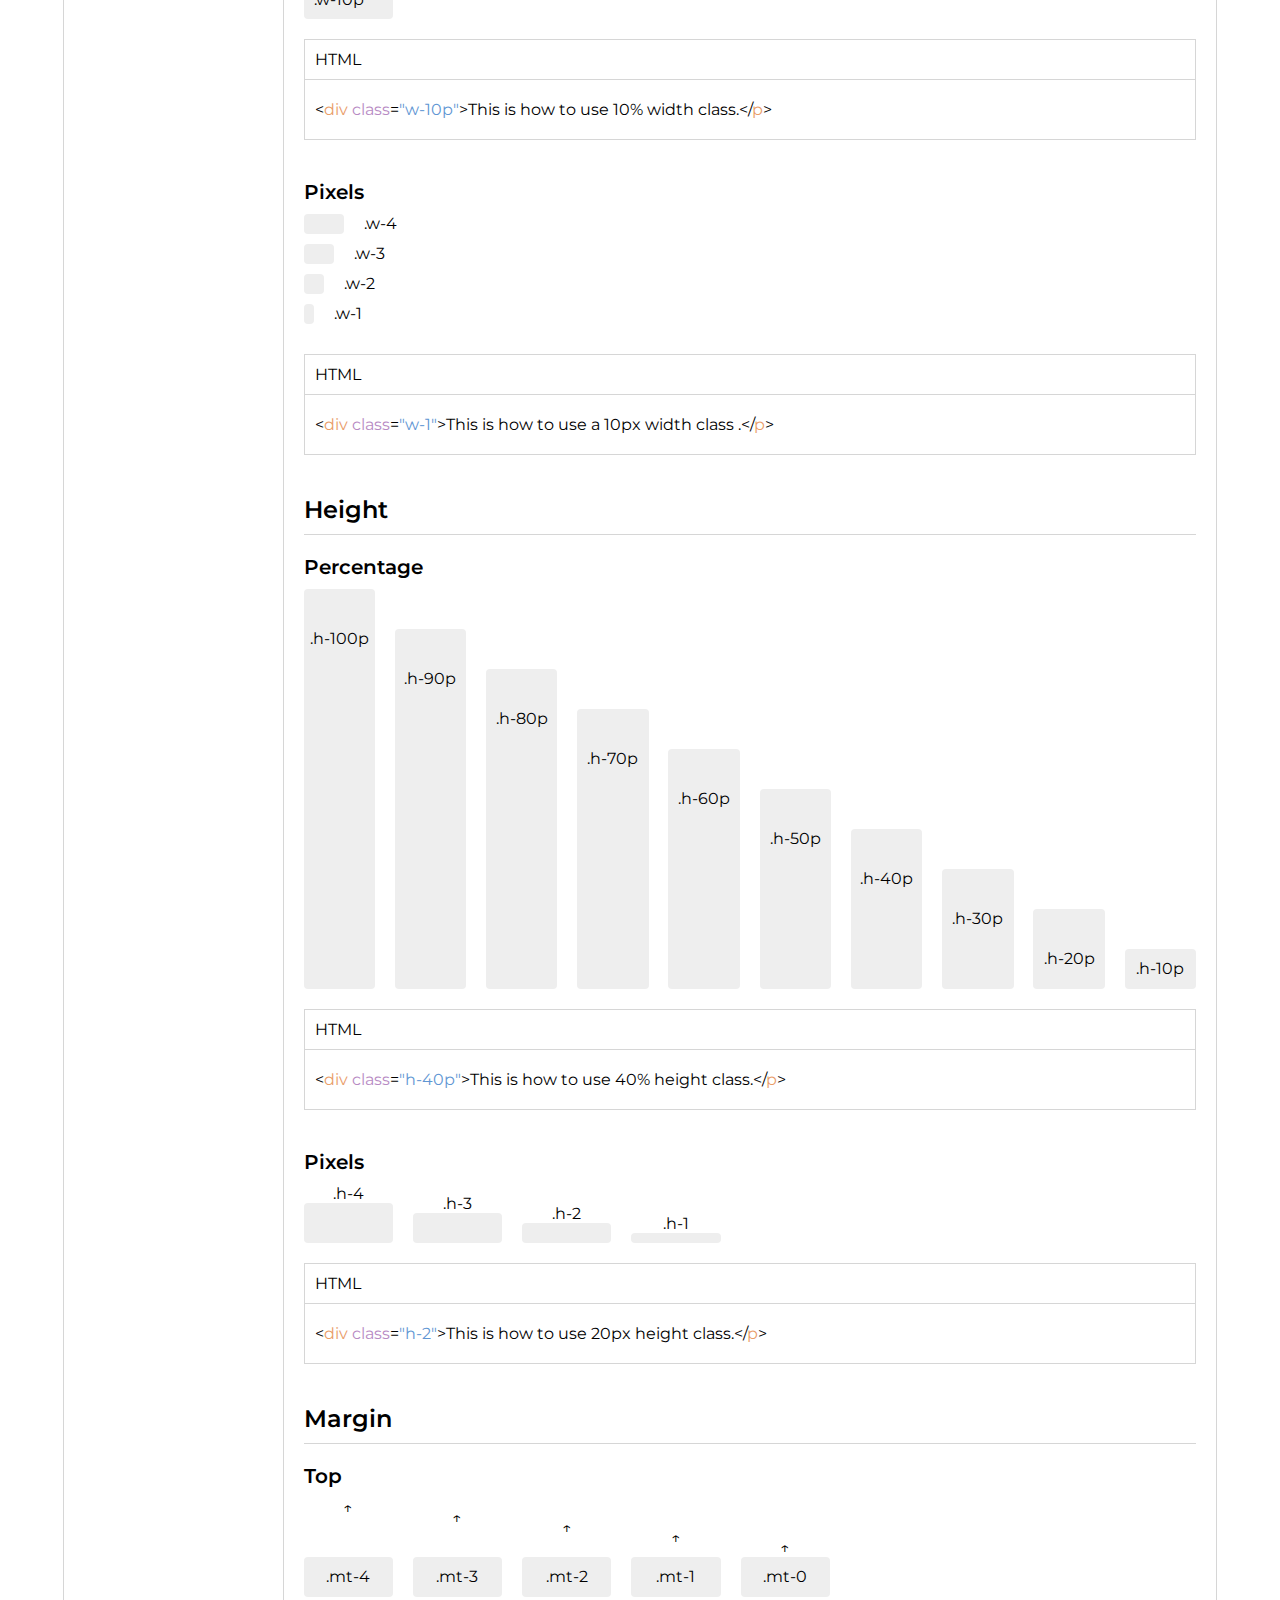
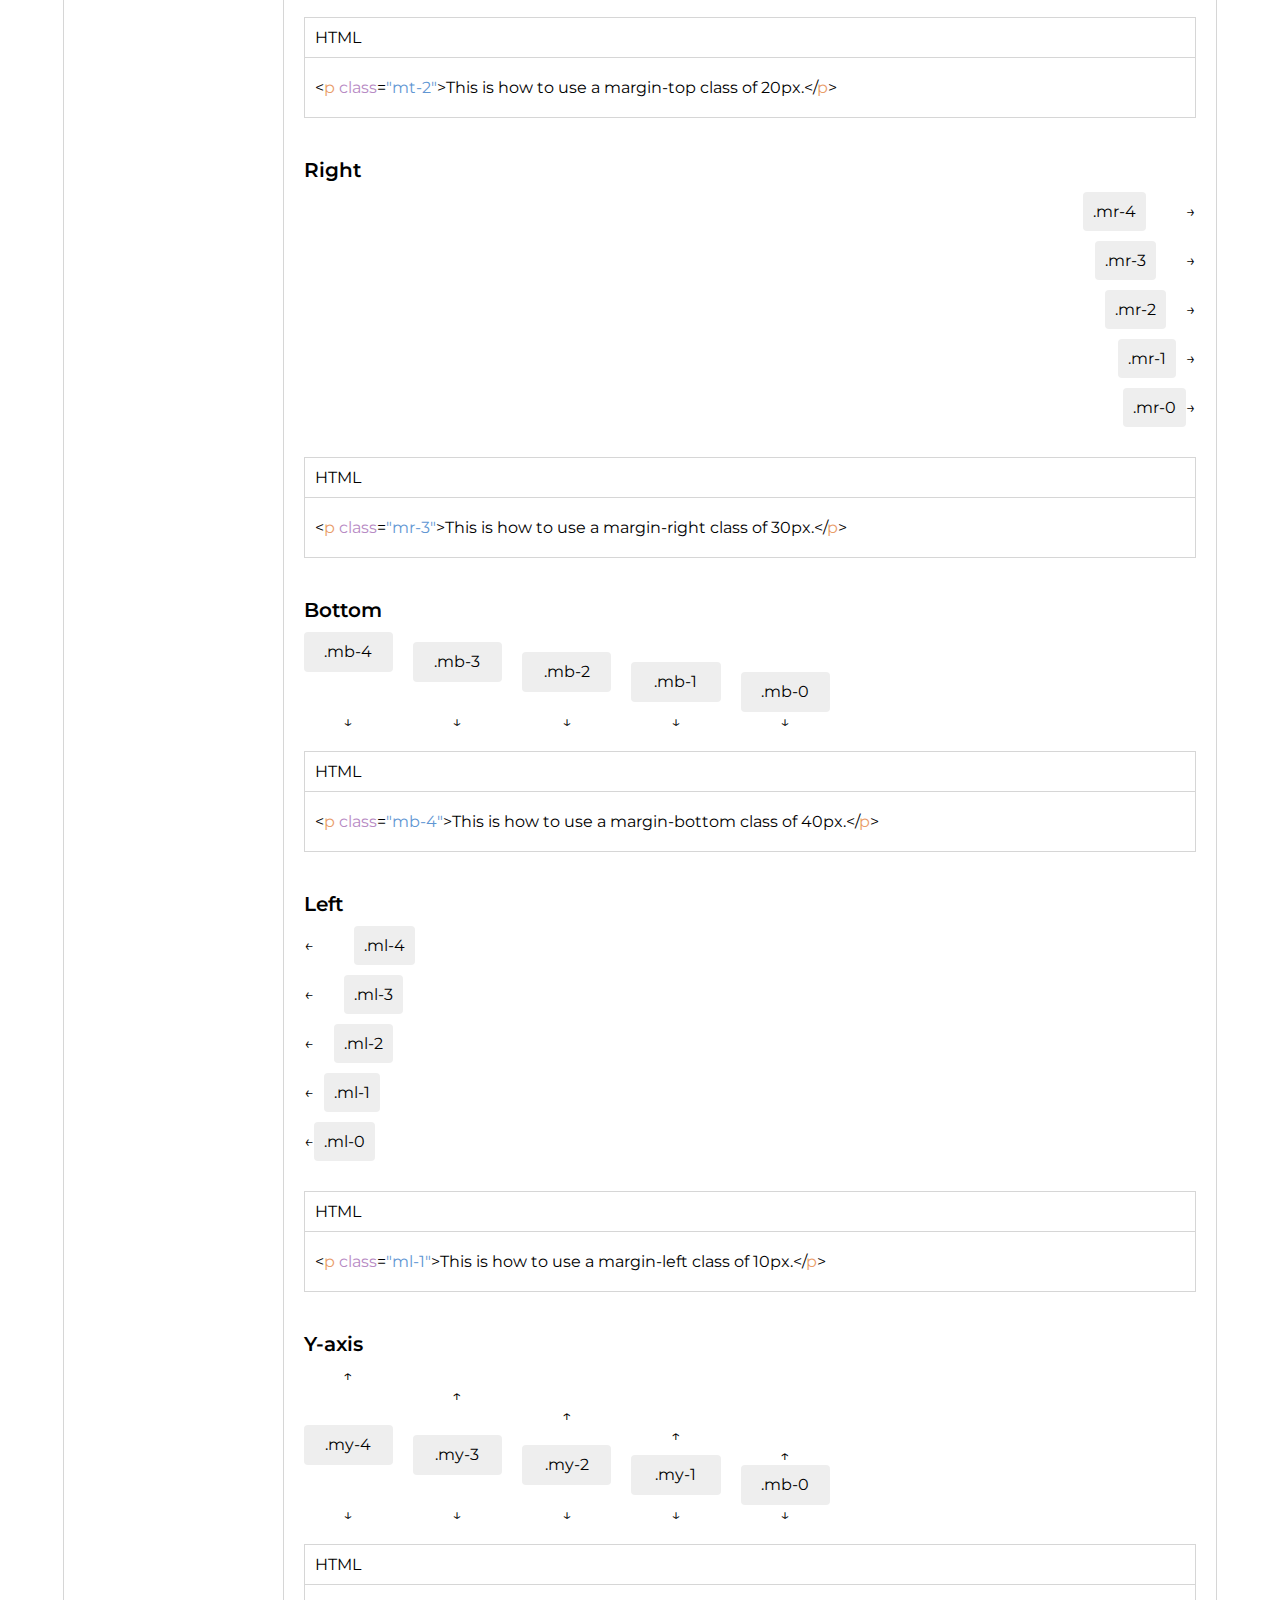
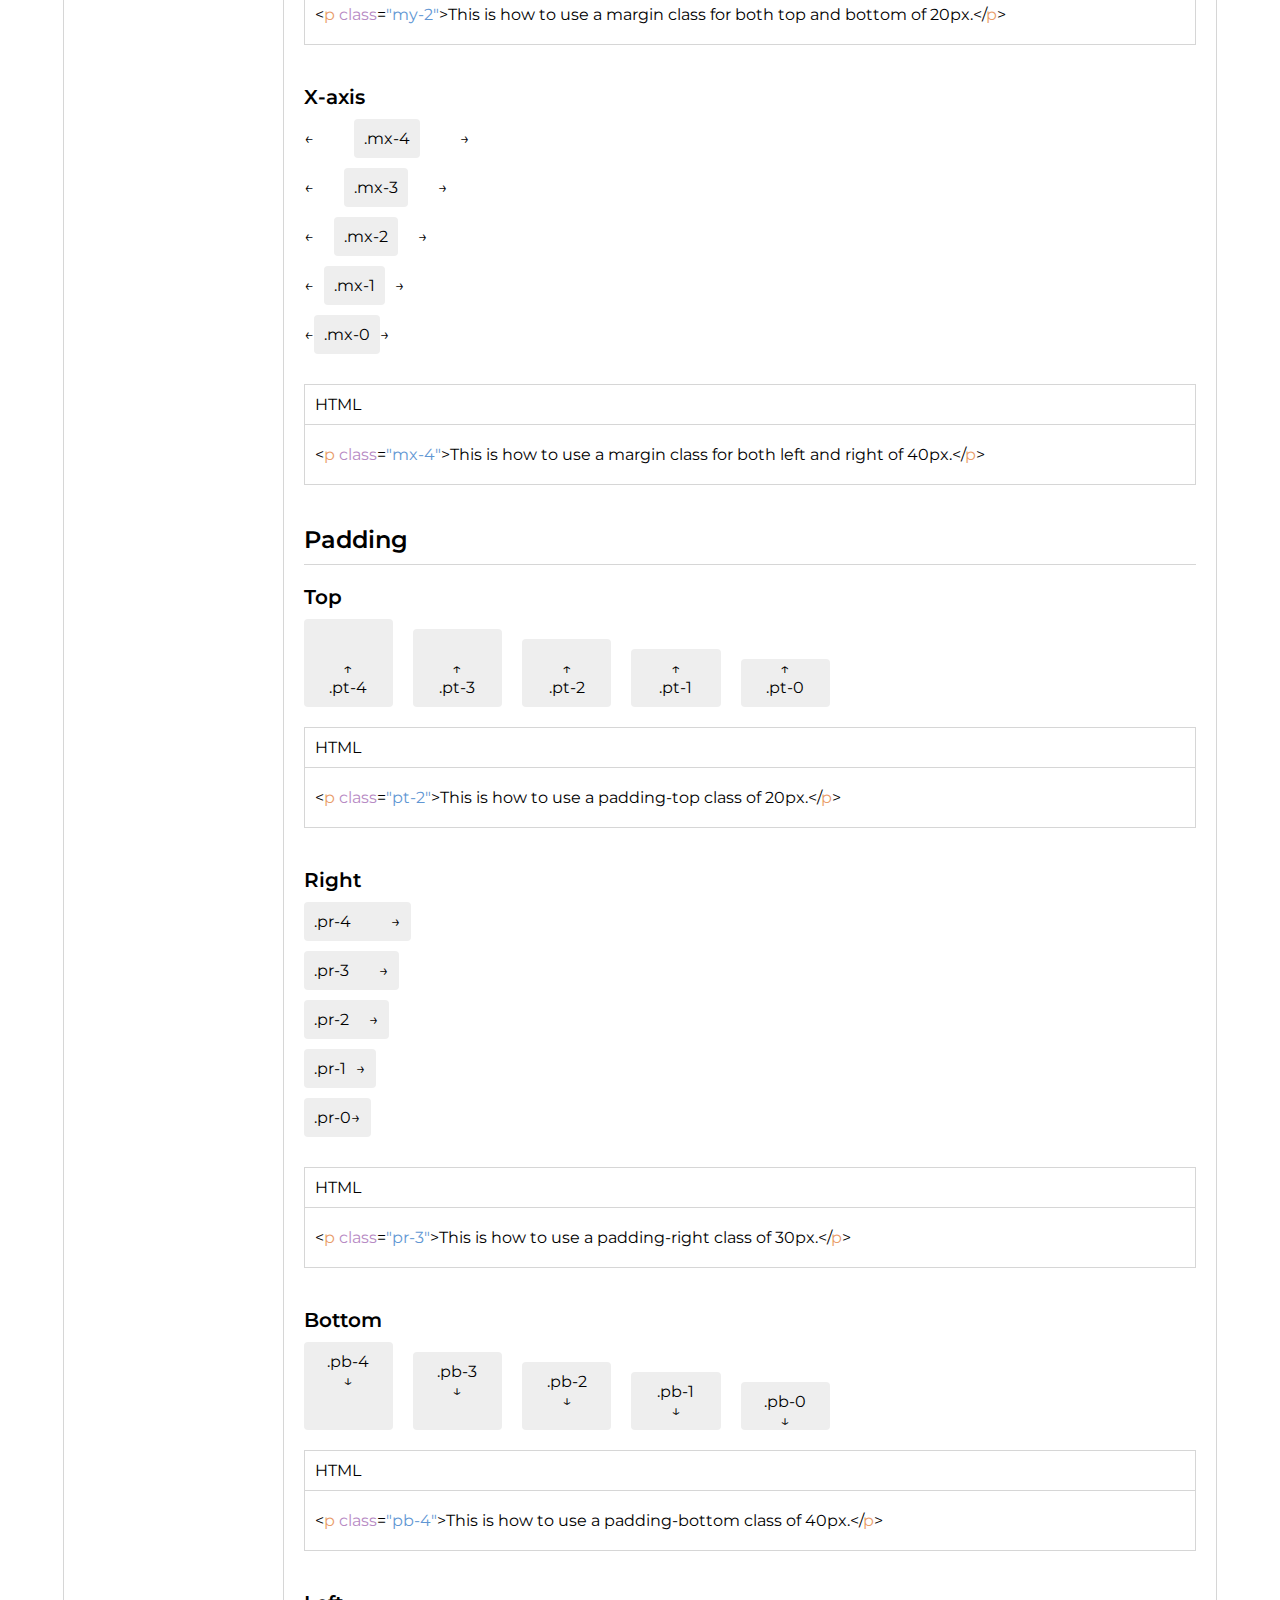
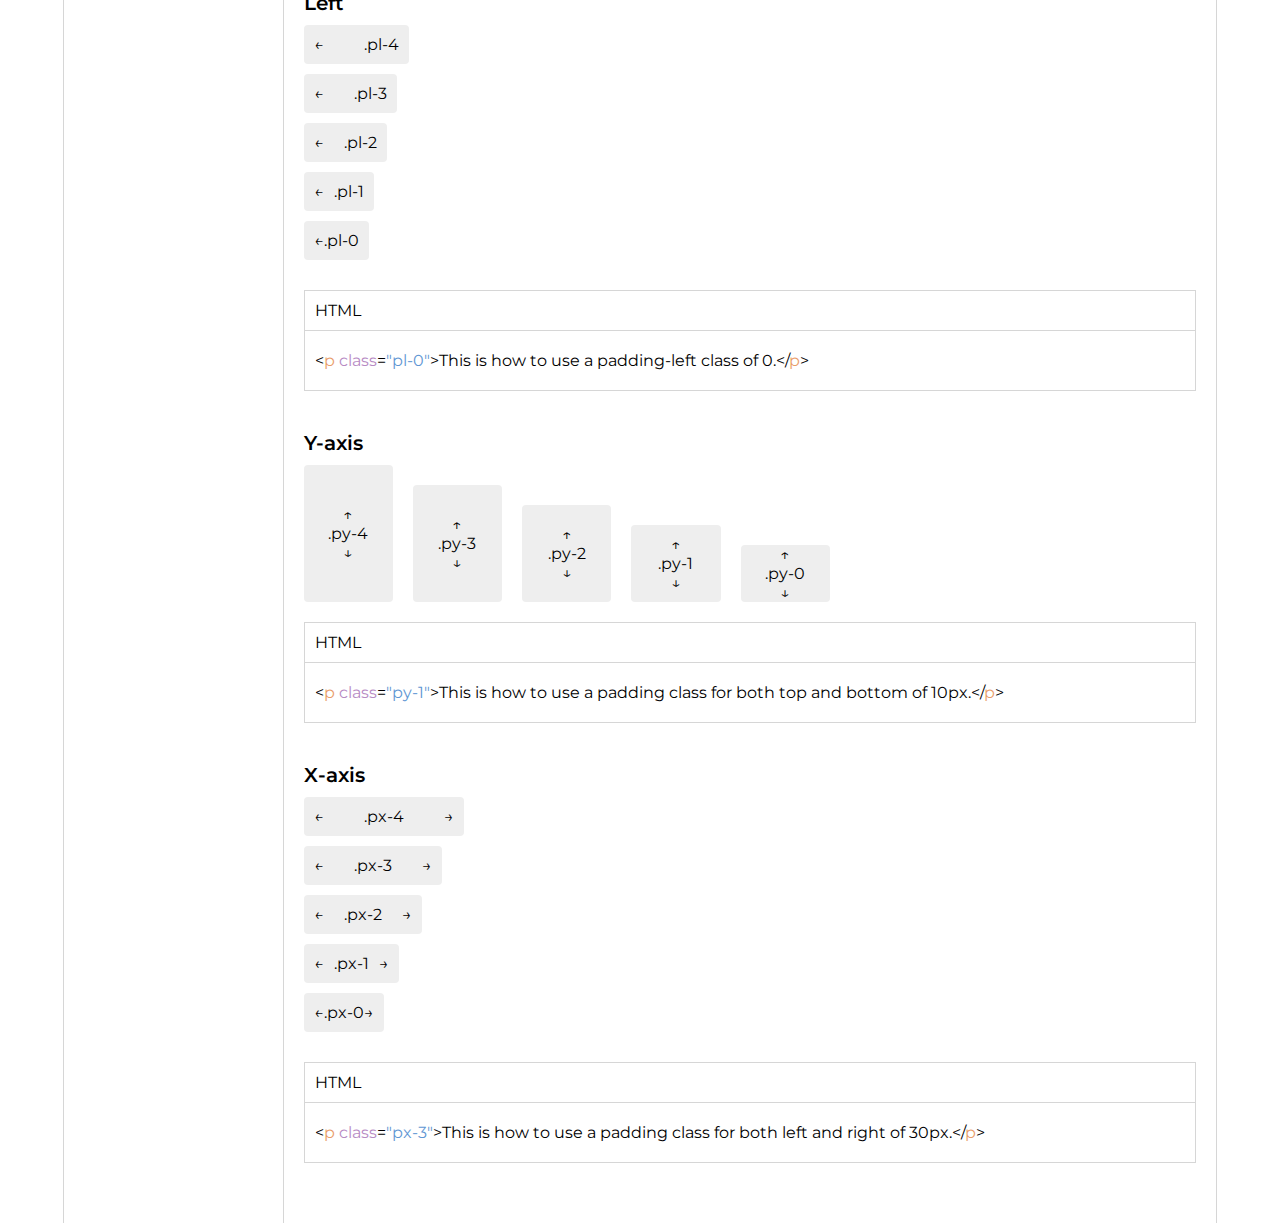
==== commit a7413bdf: "Code commenting" ====
--- a/index.html
+++ b/index.html
@@ -31,7 +31,9 @@
 
     <!-- Main Body -->
     <section id="main">
+        <!-- Container Start -->
         <div class="container border-l-thin border-r-thin flex">
+            <!-- Side Nav Start -->
             <div class="sidenav sticky h-screen h-100p w-20p p-2 border-l-none border-t-none border-b-thin border-r-none border-thin">
                 <ul>
                     <li class="main-category mb-1 fw-thick font font-underline">Utilities</li>
@@ -49,19 +51,27 @@
                     <li class="sub-category mb-1"><a href="#">Alert</a></li>
                 </ul>
             </div>
+            <!-- Side Nav End -->
+            
+            <!-- Main Content Start -->
             <div class="main-content p-2 w-100p border-l-thin">
                 <!-- <section id="getting-started">
                     <div class="section-heading mb-4">
                         <h1 class="big-font fw-thick mb-1">Getting Started</h1>
                     </div>
                 </section> -->
+
+                <!-- Utilities Section Start -->
                 <section id="utilities" class="w-100p">
                     <div class="section-heading mb-2">
                         <h1 class="main-heading fw-thick mb-1 font-blue">Utilities</h1>
                     </div>
+
+                    <!-- Font Section Start -->
                     <div class="sub-section-heading mb-2 border-b-thin">
                         <h2 class="small-heading fw-thick mb-1">Fonts</h2>
                     </div>
+                    <!-- Font Size -->
                     <div class="sub-section mb-4">
                         <h3 class="big-font fw-thick mb-1">Sizes</h3>
                         <div class="demo mb-1 p-1 w-100p">
@@ -96,6 +106,7 @@
                             </div>
                         </div>
                     </div>
+                    <!-- Font Weight -->
                     <div class="sub-section mb-4">
                         <h3 class="big-font fw-thick mb-1">Weight</h3>
                         <div class="demo mb-1 p-1 w-100p">
@@ -124,6 +135,7 @@
                             </div>
                         </div>
                     </div>
+                    <!-- Font Align -->
                     <div class="sub-section mb-4">
                         <h3 class="big-font fw-thick mb-1">Align</h3>
                         <div class="demo mb-1 p-1 w-100p">
@@ -150,6 +162,7 @@
                             </div>
                         </div>
                     </div>
+                    <!-- Font Section End -->
 
                     <!-- Border Start -->
                     <div class="sub-section-heading mb-2 border-b-thin">
@@ -286,7 +299,7 @@
                             <div class="code-text py-2 px-1">
                             <!-- <pre> -->
                                 <code class="" data-lang="html">
-                                    <span><</span><span class="tag">div </span><span class="class">class</span><span>=</span><span class="class-name">"border-thin"</span><span>></span><span>This is how to use a 1px border-width class .</span><span><</span><span><span>/</span><span class="tag">p</span>></span>
+                                    <span><</span><span class="tag">div </span><span class="class">class</span><span>=</span><span class="class-name">"w-10p"</span><span>></span><span>This is how to use 10% width class.</span><span><</span><span><span>/</span><span class="tag">p</span>></span>
                                 </code>
                             <!-- </pre> -->
                             </div>
@@ -320,7 +333,7 @@
                             <div class="code-text py-2 px-1">
                             <!-- <pre> -->
                                 <code class="" data-lang="html">
-                                    <span><</span><span class="tag">div </span><span class="class">class</span><span>=</span><span class="class-name">"border-thin"</span><span>></span><span>This is how to use a 1px border-width class .</span><span><</span><span><span>/</span><span class="tag">p</span>></span>
+                                    <span><</span><span class="tag">div </span><span class="class">class</span><span>=</span><span class="class-name">"w-1"</span><span>></span><span>This is how to use a 10px width class .</span><span><</span><span><span>/</span><span class="tag">p</span>></span>
                                 </code>
                             <!-- </pre> -->
                             </div>
@@ -377,7 +390,7 @@
                             <div class="code-text py-2 px-1">
                             <!-- <pre> -->
                                 <code class="" data-lang="html">
-                                    <span><</span><span class="tag">div </span><span class="class">class</span><span>=</span><span class="class-name">"border-thin"</span><span>></span><span>This is how to use a 1px border-width class .</span><span><</span><span><span>/</span><span class="tag">p</span>></span>
+                                    <span><</span><span class="tag">div </span><span class="class">class</span><span>=</span><span class="class-name">"h-40p"</span><span>></span><span>This is how to use 40% height class.</span><span><</span><span><span>/</span><span class="tag">p</span>></span>
                                 </code>
                             <!-- </pre> -->
                             </div>
@@ -413,7 +426,7 @@
                             <div class="code-text py-2 px-1">
                             <!-- <pre> -->
                                 <code class="" data-lang="html">
-                                    <span><</span><span class="tag">div </span><span class="class">class</span><span>=</span><span class="class-name">"border-thin"</span><span>></span><span>This is how to use a 1px border-width class .</span><span><</span><span><span>/</span><span class="tag">p</span>></span>
+                                    <span><</span><span class="tag">div </span><span class="class">class</span><span>=</span><span class="class-name">"h-2"</span><span>></span><span>This is how to use 20px height class.</span><span><</span><span><span>/</span><span class="tag">p</span>></span>
                                 </code>
                             <!-- </pre> -->
                             </div>
@@ -426,6 +439,7 @@
                     <div class="sub-section-heading mb-2 border-b-thin">
                         <h2 class="small-heading fw-thick mb-1">Margin</h2>
                     </div>
+                    <!-- Margin Top -->
                     <div class="sub-section mb-4">
                         <h3 class="big-font fw-thick mb-1">Top</h3>
                         <div class="flex height-pixels mb-1 border-none">
@@ -468,12 +482,13 @@
                             <div class="code-text py-2 px-1">
                             <!-- <pre> -->
                                 <code class="" data-lang="html">
-                                    <span><</span><span class="tag">p </span><span class="class">class</span><span>=</span><span class="class-name">"tiny-font"</span><span>></span><span>This is how to use a font sizing class.</span><span><</span><span><span>/</span><span class="tag">p</span>></span>
-                                </code>
-                            <!-- </pre> -->
-                            </div>
-                        </div>
-                    </div>
+                                    <span><</span><span class="tag">p </span><span class="class">class</span><span>=</span><span class="class-name">"mt-2"</span><span>></span><span>This is how to use a margin-top class of 20px.</span><span><</span><span><span>/</span><span class="tag">p</span>></span>
+                                </code>
+                            <!-- </pre> -->
+                            </div>
+                        </div>
+                    </div>
+                    <!-- Margin Right -->
                     <div class="sub-section mb-4">
                         <h3 class="big-font fw-thick mb-1">Right</h3>
                         <div class="width-bar flex">
@@ -504,12 +519,13 @@
                             <div class="code-text py-2 px-1">
                             <!-- <pre> -->
                                 <code class="" data-lang="html">
-                                    <span><</span><span class="tag">p </span><span class="class">class</span><span>=</span><span class="class-name">"tiny-font"</span><span>></span><span>This is how to use a font sizing class.</span><span><</span><span><span>/</span><span class="tag">p</span>></span>
-                                </code>
-                            <!-- </pre> -->
-                            </div>
-                        </div>
-                    </div>
+                                    <span><</span><span class="tag">p </span><span class="class">class</span><span>=</span><span class="class-name">"mr-3"</span><span>></span><span>This is how to use a margin-right class of 30px.</span><span><</span><span><span>/</span><span class="tag">p</span>></span>
+                                </code>
+                            <!-- </pre> -->
+                            </div>
+                        </div>
+                    </div>
+                    <!-- Margin Bottom-->
                     <div class="sub-section mb-4">
                         <h3 class="big-font fw-thick mb-1">Bottom</h3>
                         <div class="flex height-pixels mb-1 border-none">
@@ -552,12 +568,13 @@
                             <div class="code-text py-2 px-1">
                             <!-- <pre> -->
                                 <code class="" data-lang="html">
-                                    <span><</span><span class="tag">p </span><span class="class">class</span><span>=</span><span class="class-name">"tiny-font"</span><span>></span><span>This is how to use a font sizing class.</span><span><</span><span><span>/</span><span class="tag">p</span>></span>
-                                </code>
-                            <!-- </pre> -->
-                            </div>
-                        </div>
-                    </div>
+                                    <span><</span><span class="tag">p </span><span class="class">class</span><span>=</span><span class="class-name">"mb-4"</span><span>></span><span>This is how to use a margin-bottom class of 40px.</span><span><</span><span><span>/</span><span class="tag">p</span>></span>
+                                </code>
+                            <!-- </pre> -->
+                            </div>
+                        </div>
+                    </div>
+                    <!-- Margin Left -->
                     <div class="sub-section mb-4">
                         <h3 class="big-font fw-thick mb-1">Left</h3>
                         <div class="width-bar flex">
@@ -588,12 +605,13 @@
                             <div class="code-text py-2 px-1">
                             <!-- <pre> -->
                                 <code class="" data-lang="html">
-                                    <span><</span><span class="tag">p </span><span class="class">class</span><span>=</span><span class="class-name">"tiny-font"</span><span>></span><span>This is how to use a font sizing class.</span><span><</span><span><span>/</span><span class="tag">p</span>></span>
-                                </code>
-                            <!-- </pre> -->
-                            </div>
-                        </div>
-                    </div>
+                                    <span><</span><span class="tag">p </span><span class="class">class</span><span>=</span><span class="class-name">"ml-1"</span><span>></span><span>This is how to use a margin-left class of 10px.</span><span><</span><span><span>/</span><span class="tag">p</span>></span>
+                                </code>
+                            <!-- </pre> -->
+                            </div>
+                        </div>
+                    </div>
+                    <!-- Margin y-axis -->
                     <div class="sub-section mb-4">
                         <h3 class="big-font fw-thick mb-1">Y-axis</h3>
                         <div class="flex height-pixels mb-1 border-none">
@@ -641,12 +659,13 @@
                             <div class="code-text py-2 px-1">
                             <!-- <pre> -->
                                 <code class="" data-lang="html">
-                                    <span><</span><span class="tag">p </span><span class="class">class</span><span>=</span><span class="class-name">"tiny-font"</span><span>></span><span>This is how to use a font sizing class.</span><span><</span><span><span>/</span><span class="tag">p</span>></span>
-                                </code>
-                            <!-- </pre> -->
-                            </div>
-                        </div>
-                    </div>
+                                    <span><</span><span class="tag">p </span><span class="class">class</span><span>=</span><span class="class-name">"my-2"</span><span>></span><span>This is how to use a margin class for both top and bottom of 20px.</span><span><</span><span><span>/</span><span class="tag">p</span>></span>
+                                </code>
+                            <!-- </pre> -->
+                            </div>
+                        </div>
+                    </div>
+                    <!-- Margin x-axis -->
                     <div class="sub-section mb-4">
                         <h3 class="big-font fw-thick mb-1">X-axis</h3>
                         <div class="width-bar flex">
@@ -682,7 +701,7 @@
                             <div class="code-text py-2 px-1">
                             <!-- <pre> -->
                                 <code class="" data-lang="html">
-                                    <span><</span><span class="tag">p </span><span class="class">class</span><span>=</span><span class="class-name">"tiny-font"</span><span>></span><span>This is how to use a font sizing class.</span><span><</span><span><span>/</span><span class="tag">p</span>></span>
+                                    <span><</span><span class="tag">p </span><span class="class">class</span><span>=</span><span class="class-name">"mx-4"</span><span>></span><span>This is how to use a margin class for both left and right of 40px.</span><span><</span><span><span>/</span><span class="tag">p</span>></span>
                                 </code>
                             <!-- </pre> -->
                             </div>
@@ -694,6 +713,7 @@
                     <div class="sub-section-heading mb-2 border-b-thin">
                         <h2 class="small-heading fw-thick mb-1">Padding</h2>
                     </div>
+                    <!-- Padding Top -->
                     <div class="sub-section mb-4">
                         <h3 class="big-font fw-thick mb-1">Top</h3>
                         <div class="flex height-pixels mb-1 border-none">
@@ -736,12 +756,13 @@
                             <div class="code-text py-2 px-1">
                             <!-- <pre> -->
                                 <code class="" data-lang="html">
-                                    <span><</span><span class="tag">p </span><span class="class">class</span><span>=</span><span class="class-name">"tiny-font"</span><span>></span><span>This is how to use a font sizing class.</span><span><</span><span><span>/</span><span class="tag">p</span>></span>
-                                </code>
-                            <!-- </pre> -->
-                            </div>
-                        </div>
-                    </div>
+                                    <span><</span><span class="tag">p </span><span class="class">class</span><span>=</span><span class="class-name">"pt-2"</span><span>></span><span>This is how to use a padding-top class of 20px.</span><span><</span><span><span>/</span><span class="tag">p</span>></span>
+                                </code>
+                            <!-- </pre> -->
+                            </div>
+                        </div>
+                    </div>
+                    <!-- Padding Right -->
                     <div class="sub-section mb-4">
                         <h3 class="big-font fw-thick mb-1">Right</h3>
                         <div class="width-bar flex">
@@ -782,12 +803,13 @@
                             <div class="code-text py-2 px-1">
                             <!-- <pre> -->
                                 <code class="" data-lang="html">
-                                    <span><</span><span class="tag">p </span><span class="class">class</span><span>=</span><span class="class-name">"tiny-font"</span><span>></span><span>This is how to use a font sizing class.</span><span><</span><span><span>/</span><span class="tag">p</span>></span>
-                                </code>
-                            <!-- </pre> -->
-                            </div>
-                        </div>
-                    </div>
+                                    <span><</span><span class="tag">p </span><span class="class">class</span><span>=</span><span class="class-name">"pr-3"</span><span>></span><span>This is how to use a padding-right class of 30px.</span><span><</span><span><span>/</span><span class="tag">p</span>></span>
+                                </code>
+                            <!-- </pre> -->
+                            </div>
+                        </div>
+                    </div>
+                    <!-- Padding Bottom -->
                     <div class="sub-section mb-4">
                         <h3 class="big-font fw-thick mb-1">Bottom</h3>
                         <div class="flex height-pixels mb-1 border-none">
@@ -830,12 +852,13 @@
                             <div class="code-text py-2 px-1">
                             <!-- <pre> -->
                                 <code class="" data-lang="html">
-                                    <span><</span><span class="tag">p </span><span class="class">class</span><span>=</span><span class="class-name">"tiny-font"</span><span>></span><span>This is how to use a font sizing class.</span><span><</span><span><span>/</span><span class="tag">p</span>></span>
-                                </code>
-                            <!-- </pre> -->
-                            </div>
-                        </div>
-                    </div>
+                                    <span><</span><span class="tag">p </span><span class="class">class</span><span>=</span><span class="class-name">"pb-4"</span><span>></span><span>This is how to use a padding-bottom class of 40px.</span><span><</span><span><span>/</span><span class="tag">p</span>></span>
+                                </code>
+                            <!-- </pre> -->
+                            </div>
+                        </div>
+                    </div>
+                    <!-- Padding Left -->
                     <div class="sub-section mb-4">
                         <h3 class="big-font fw-thick mb-1">Left</h3>
                         <div class="width-bar flex">
@@ -876,12 +899,13 @@
                             <div class="code-text py-2 px-1">
                             <!-- <pre> -->
                                 <code class="" data-lang="html">
-                                    <span><</span><span class="tag">p </span><span class="class">class</span><span>=</span><span class="class-name">"tiny-font"</span><span>></span><span>This is how to use a font sizing class.</span><span><</span><span><span>/</span><span class="tag">p</span>></span>
-                                </code>
-                            <!-- </pre> -->
-                            </div>
-                        </div>
-                    </div>
+                                    <span><</span><span class="tag">p </span><span class="class">class</span><span>=</span><span class="class-name">"pl-0"</span><span>></span><span>This is how to use a padding-left class of 0.</span><span><</span><span><span>/</span><span class="tag">p</span>></span>
+                                </code>
+                            <!-- </pre> -->
+                            </div>
+                        </div>
+                    </div>
+                    <!-- Padding Y-axis -->
                     <div class="sub-section mb-4">
                         <h3 class="big-font fw-thick mb-1">Y-axis</h3>
                         <div class="flex height-pixels mb-1 border-none">
@@ -929,12 +953,13 @@
                             <div class="code-text py-2 px-1">
                             <!-- <pre> -->
                                 <code class="" data-lang="html">
-                                    <span><</span><span class="tag">p </span><span class="class">class</span><span>=</span><span class="class-name">"tiny-font"</span><span>></span><span>This is how to use a font sizing class.</span><span><</span><span><span>/</span><span class="tag">p</span>></span>
-                                </code>
-                            <!-- </pre> -->
-                            </div>
-                        </div>
-                    </div>
+                                    <span><</span><span class="tag">p </span><span class="class">class</span><span>=</span><span class="class-name">"py-1"</span><span>></span><span>This is how to use a padding class for both top and bottom of 10px.</span><span><</span><span><span>/</span><span class="tag">p</span>></span>
+                                </code>
+                            <!-- </pre> -->
+                            </div>
+                        </div>
+                    </div>
+                    <!-- Padding X-axis -->
                     <div class="sub-section mb-4">
                         <h3 class="big-font fw-thick mb-1">X-axis</h3>
                         <div class="width-bar flex">
@@ -980,7 +1005,7 @@
                             <div class="code-text py-2 px-1">
                             <!-- <pre> -->
                                 <code class="" data-lang="html">
-                                    <span><</span><span class="tag">p </span><span class="class">class</span><span>=</span><span class="class-name">"tiny-font"</span><span>></span><span>This is how to use a font sizing class.</span><span><</span><span><span>/</span><span class="tag">p</span>></span>
+                                    <span><</span><span class="tag">p </span><span class="class">class</span><span>=</span><span class="class-name">"px-3"</span><span>></span><span>This is how to use a padding class for both left and right of 30px.</span><span><</span><span><span>/</span><span class="tag">p</span>></span>
                                 </code>
                             <!-- </pre> -->
                             </div>
@@ -988,8 +1013,10 @@
                     </div>
                     <!-- Padding End -->
                 </section>
+                <!-- Utilities Section End -->
             </div>
         </div>
+        <!-- Container End -->
     </section>
     <!-- Main Body -->
 </body>
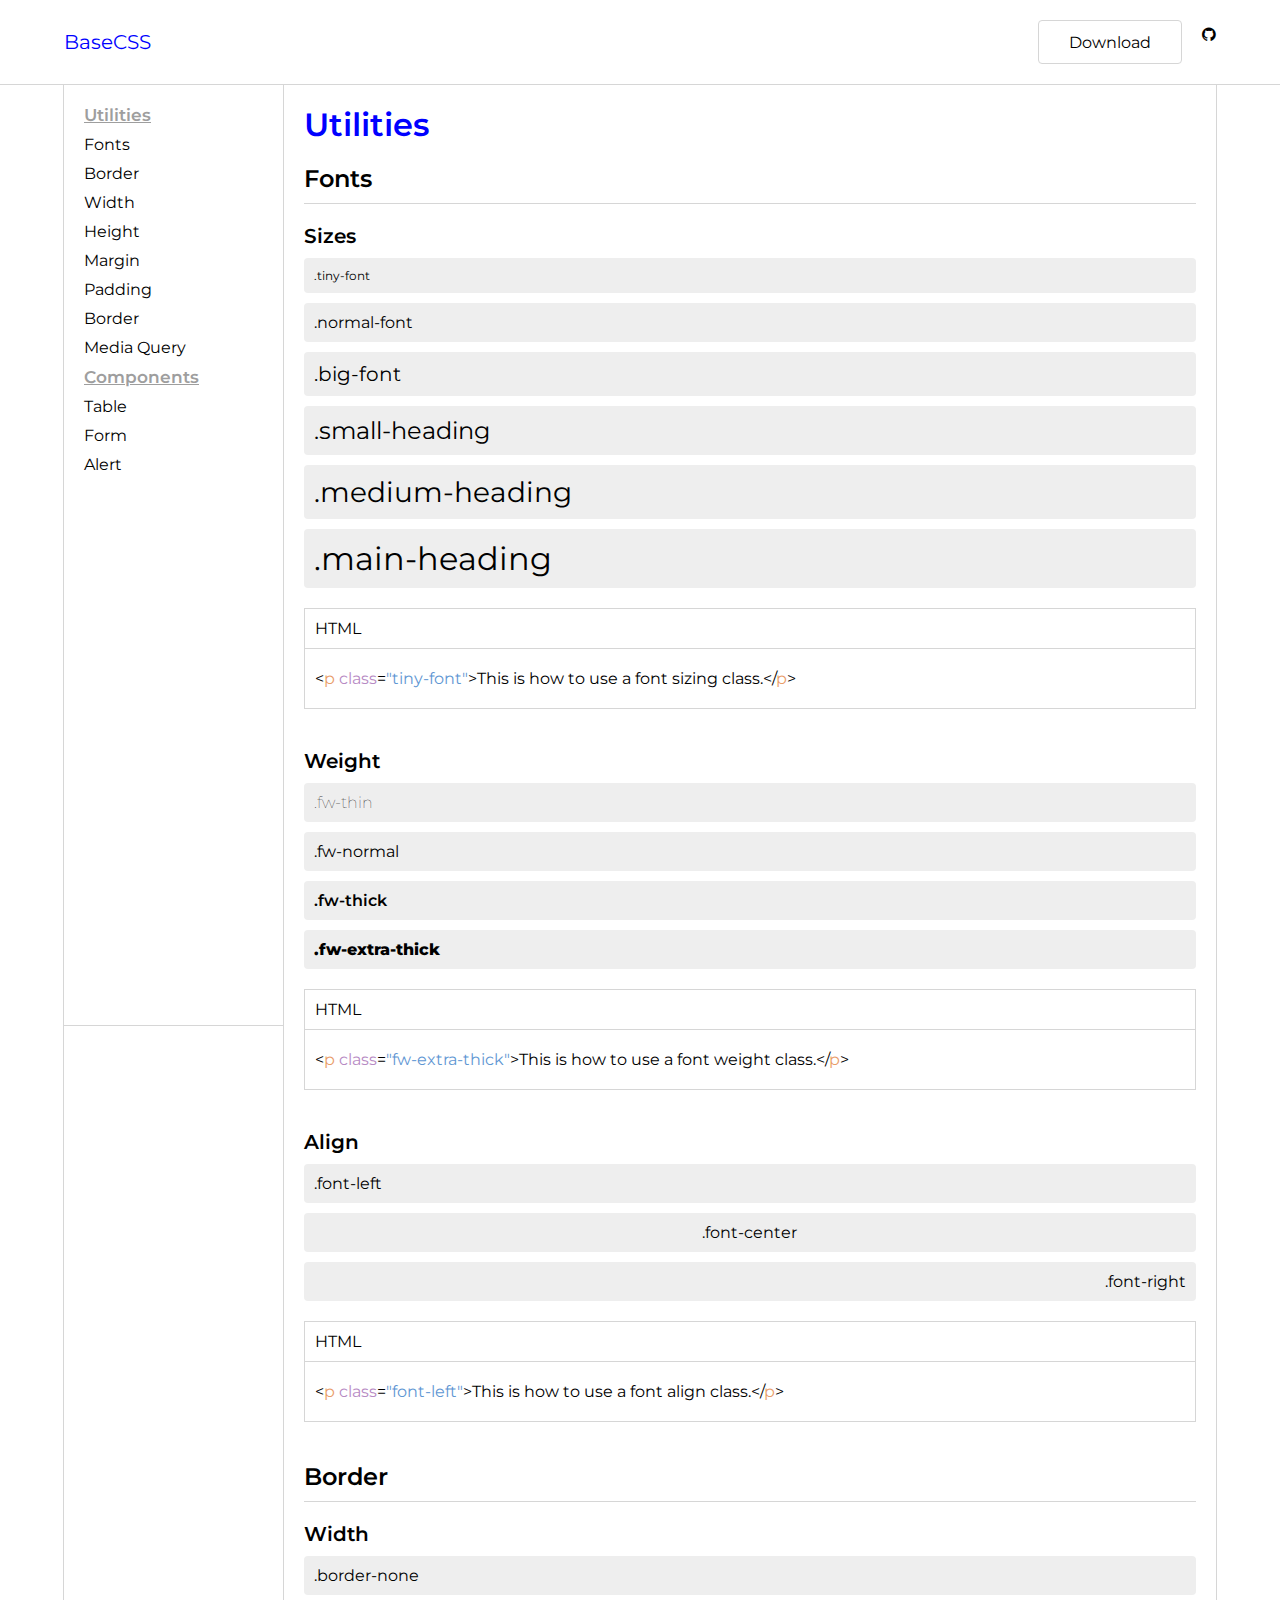
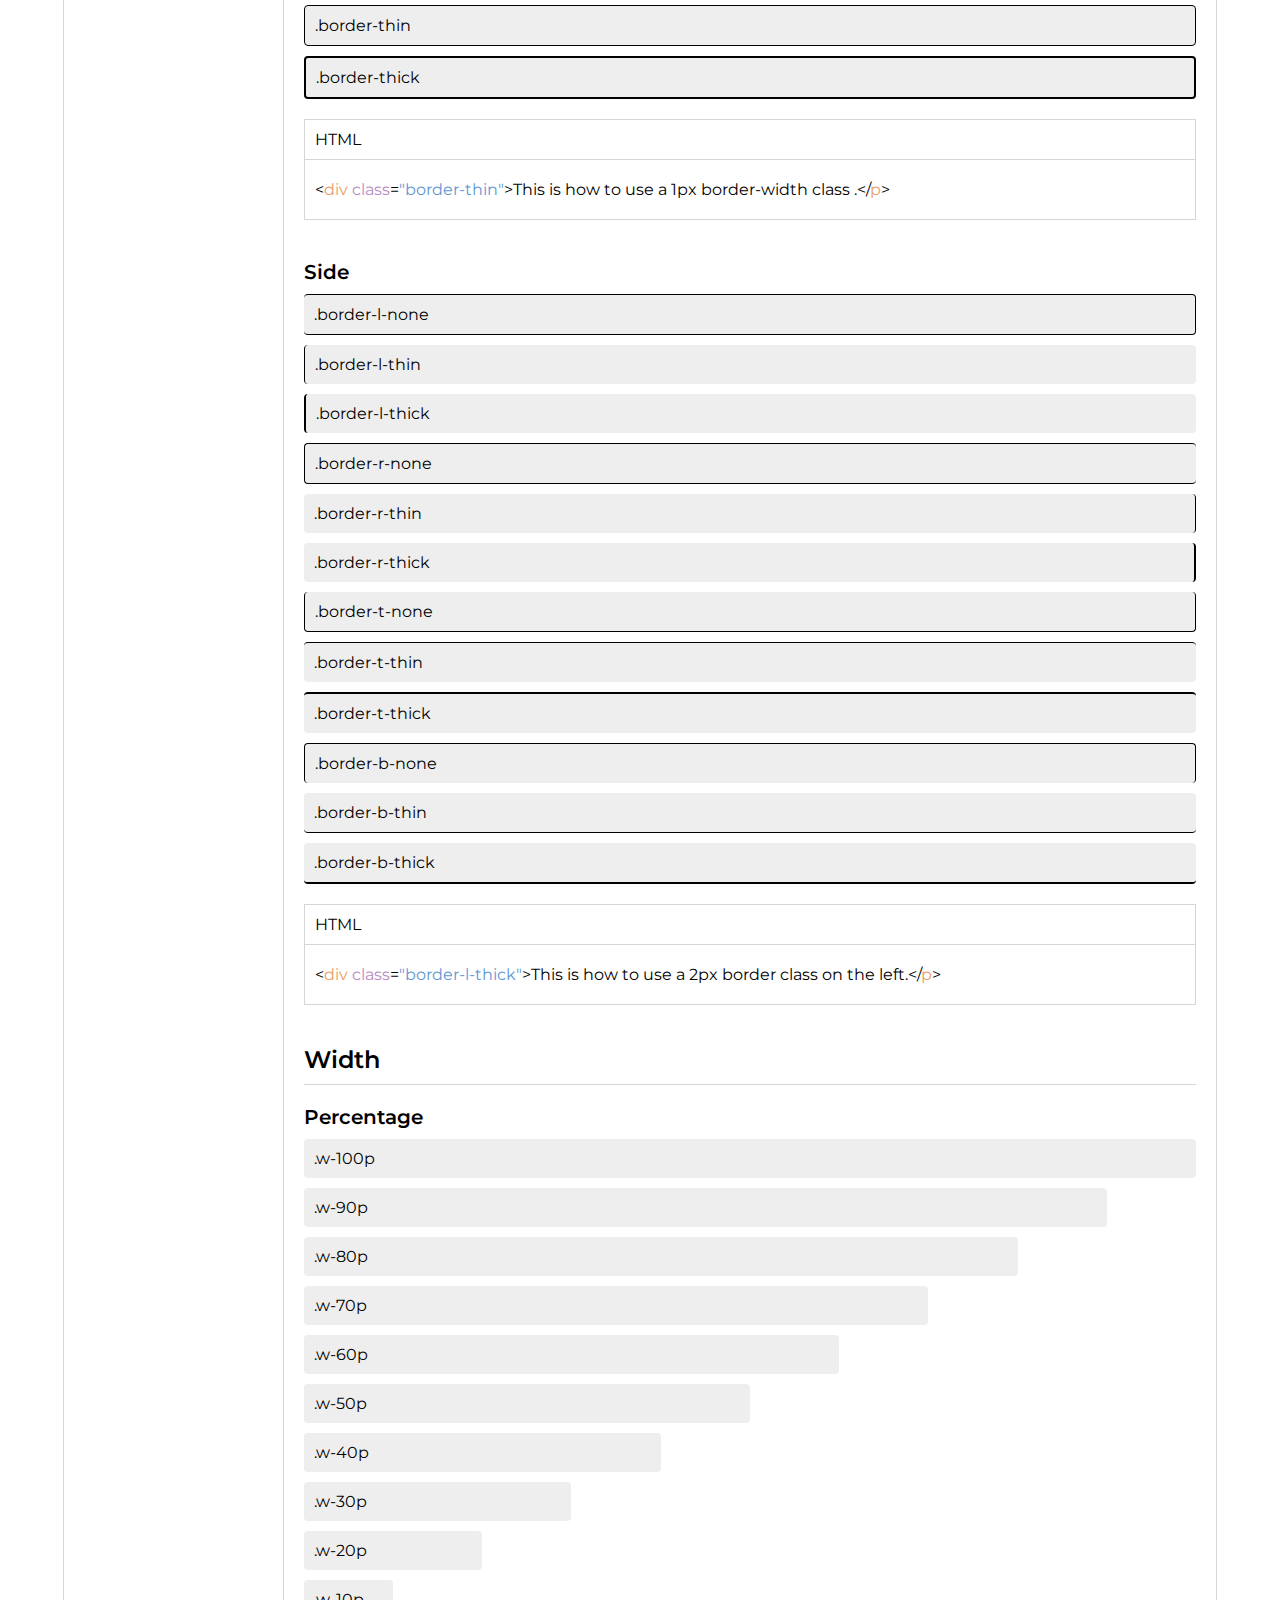
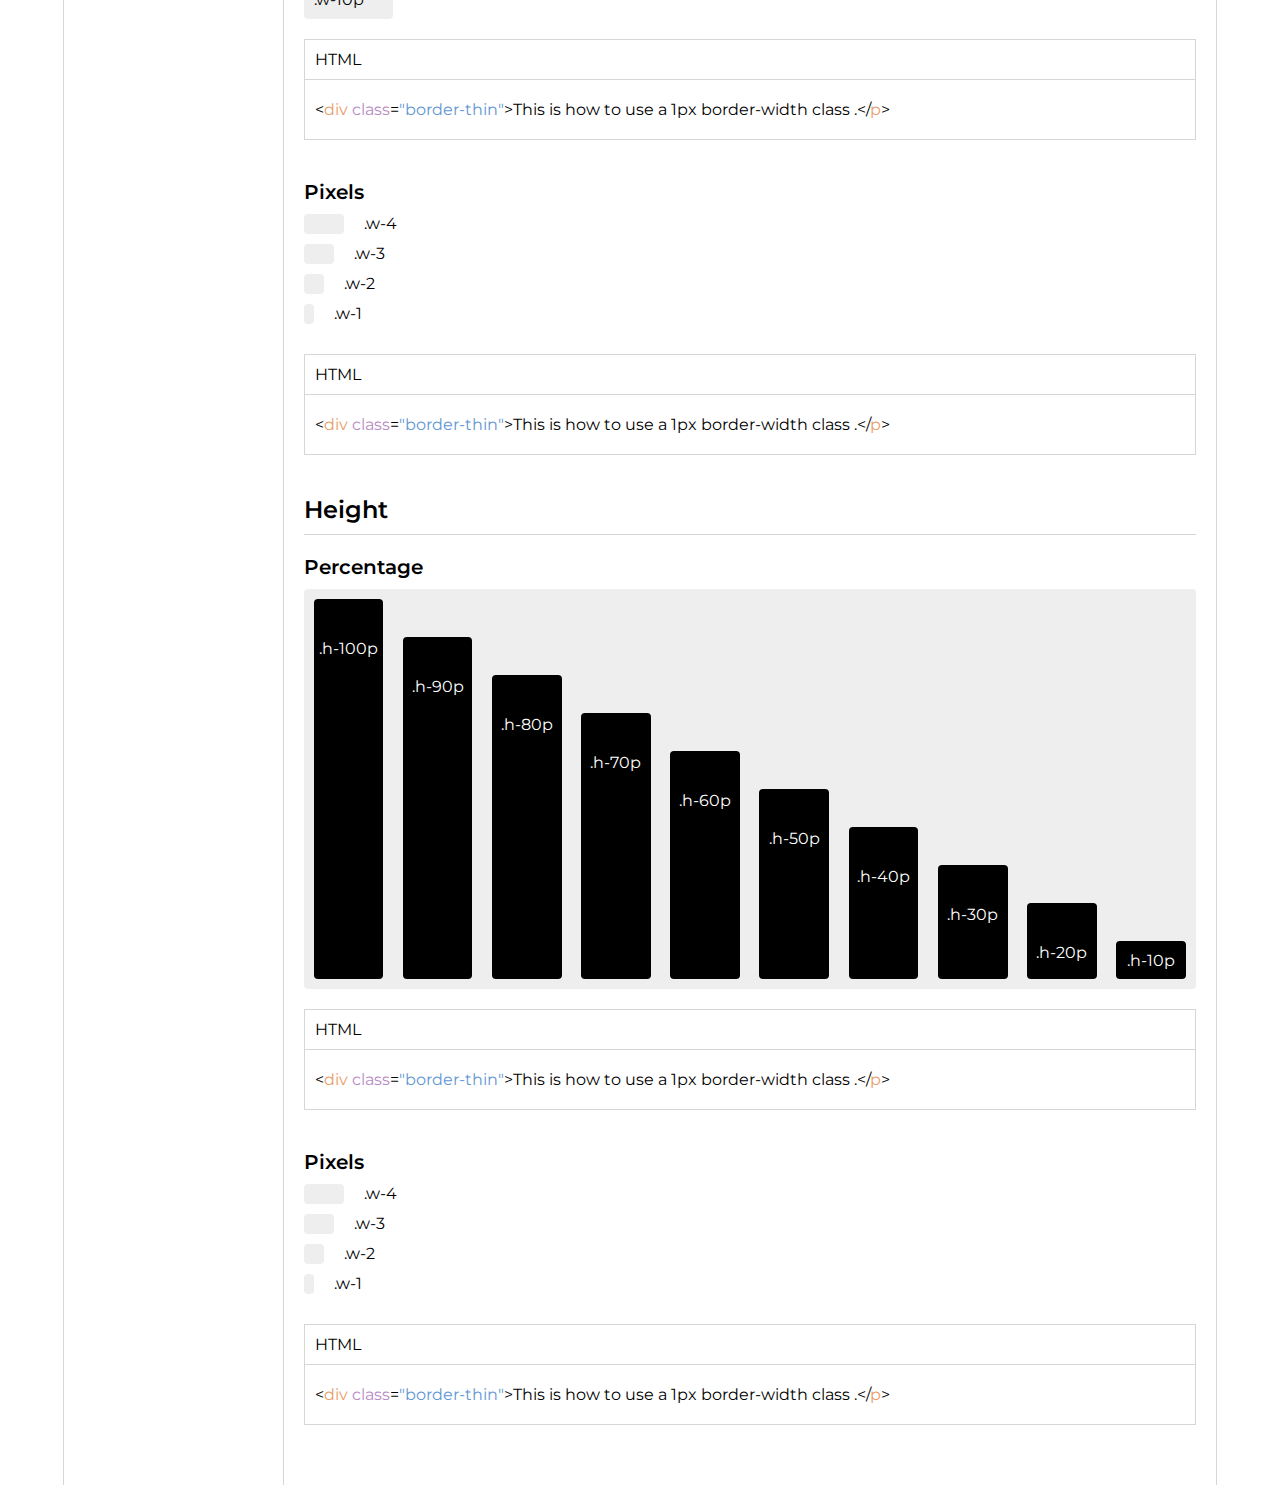
==== commit 87ca3a78: "height percentages" ====
--- a/index.html
+++ b/index.html
@@ -31,9 +31,7 @@
 
     <!-- Main Body -->
     <section id="main">
-        <!-- Container Start -->
         <div class="container border-l-thin border-r-thin flex">
-            <!-- Side Nav Start -->
             <div class="sidenav sticky h-screen h-100p w-20p p-2 border-l-none border-t-none border-b-thin border-r-none border-thin">
                 <ul>
                     <li class="main-category mb-1 fw-thick font font-underline">Utilities</li>
@@ -43,7 +41,7 @@
                     <li class="sub-category mb-1"><a href="#">Height</a></li>
                     <li class="sub-category mb-1"><a href="#">Margin</a></li>
                     <li class="sub-category mb-1"><a href="#">Padding</a></li>
-                    <li class="sub-category mb-1"><a href="#">Color</a></li>
+                    <li class="sub-category mb-1"><a href="#">Border</a></li>
                     <li class="sub-category mb-1"><a href="#">Media Query</a></li>
                     <li class="main-category mb-1 fw-thick font font-underline">Components</li>
                     <li class="sub-category mb-1"><a href="#">Table</a></li>
@@ -51,27 +49,19 @@
                     <li class="sub-category mb-1"><a href="#">Alert</a></li>
                 </ul>
             </div>
-            <!-- Side Nav End -->
-            
-            <!-- Main Content Start -->
             <div class="main-content p-2 w-100p border-l-thin">
                 <!-- <section id="getting-started">
                     <div class="section-heading mb-4">
                         <h1 class="big-font fw-thick mb-1">Getting Started</h1>
                     </div>
                 </section> -->
-
-                <!-- Utilities Section Start -->
                 <section id="utilities" class="w-100p">
                     <div class="section-heading mb-2">
                         <h1 class="main-heading fw-thick mb-1 font-blue">Utilities</h1>
                     </div>
-
-                    <!-- Font Section Start -->
                     <div class="sub-section-heading mb-2 border-b-thin">
                         <h2 class="small-heading fw-thick mb-1">Fonts</h2>
                     </div>
-                    <!-- Font Size -->
                     <div class="sub-section mb-4">
                         <h3 class="big-font fw-thick mb-1">Sizes</h3>
                         <div class="demo mb-1 p-1 w-100p">
@@ -106,7 +96,6 @@
                             </div>
                         </div>
                     </div>
-                    <!-- Font Weight -->
                     <div class="sub-section mb-4">
                         <h3 class="big-font fw-thick mb-1">Weight</h3>
                         <div class="demo mb-1 p-1 w-100p">
@@ -135,7 +124,6 @@
                             </div>
                         </div>
                     </div>
-                    <!-- Font Align -->
                     <div class="sub-section mb-4">
                         <h3 class="big-font fw-thick mb-1">Align</h3>
                         <div class="demo mb-1 p-1 w-100p">
@@ -162,9 +150,11 @@
                             </div>
                         </div>
                     </div>
-                    <!-- Font Section End -->
 
                     <!-- Border Start -->
+                    <!-- <div class="section-heading mb-1">
+                        <h1 class="main-heading fw-thick mb-1">Utilities</h1>
+                    </div> -->
                     <div class="sub-section-heading mb-2 border-b-thin">
                         <h2 class="small-heading fw-thick mb-1">Border</h2>
                     </div>
@@ -299,7 +289,7 @@
                             <div class="code-text py-2 px-1">
                             <!-- <pre> -->
                                 <code class="" data-lang="html">
-                                    <span><</span><span class="tag">div </span><span class="class">class</span><span>=</span><span class="class-name">"w-10p"</span><span>></span><span>This is how to use 10% width class.</span><span><</span><span><span>/</span><span class="tag">p</span>></span>
+                                    <span><</span><span class="tag">div </span><span class="class">class</span><span>=</span><span class="class-name">"border-thin"</span><span>></span><span>This is how to use a 1px border-width class .</span><span><</span><span><span>/</span><span class="tag">p</span>></span>
                                 </code>
                             <!-- </pre> -->
                             </div>
@@ -333,7 +323,7 @@
                             <div class="code-text py-2 px-1">
                             <!-- <pre> -->
                                 <code class="" data-lang="html">
-                                    <span><</span><span class="tag">div </span><span class="class">class</span><span>=</span><span class="class-name">"w-1"</span><span>></span><span>This is how to use a 10px width class .</span><span><</span><span><span>/</span><span class="tag">p</span>></span>
+                                    <span><</span><span class="tag">div </span><span class="class">class</span><span>=</span><span class="class-name">"border-thin"</span><span>></span><span>This is how to use a 1px border-width class .</span><span><</span><span><span>/</span><span class="tag">p</span>></span>
                                 </code>
                             <!-- </pre> -->
                             </div>
@@ -349,36 +339,36 @@
                     <!-- Height Percentage -->
                     <div class="sub-section mb-4">
                         <h3 class="big-font fw-thick mb-1">Percentage</h3>
-                        <div class="height-demo flex mb-1 border-none w-100p">
-                            <div class="demo height-demo-child h-100p">
-                                <p class="font-center mt-4">.h-100p</p>
-                            </div>
-                            <div class="demo height-demo-child h-90p">
-                                <p class="font-center mt-4">.h-90p</p>
-                            </div>
-                            <div class="demo height-demo-child h-80p">
-                                <p class="font-center mt-4">.h-80p</p>
-                            </div>
-                            <div class="demo height-demo-child h-70p">
-                                <p class="font-center mt-4">.h-70p</p>
-                            </div>
-                            <div class="demo height-demo-child h-60p">
-                                <p class="font-center mt-4">.h-60p</p>
-                            </div>
-                            <div class="demo height-demo-child h-50p">
-                                <p class="font-center mt-4">.h-50p</p>
-                            </div>
-                            <div class="demo height-demo-child h-40p">
-                                <p class="font-center mt-4">.h-40p</p>
-                            </div>
-                            <div class="demo height-demo-child h-30p">
-                                <p class="font-center mt-4">.h-30p</p>
-                            </div>
-                            <div class="demo height-demo-child h-20p">
-                                <p class="font-center mt-4">.h-20p</p>
-                            </div>
-                            <div class="demo height-demo-child h-10p">
-                                <p class="font-center mt-1">.h-10p</p>
+                        <div class="demo height-demo flex mb-1 p-1 border-none w-100p">
+                            <div class="height-demo-child bg-black h-100p">
+                                <p class="font-white font-center mt-4">.h-100p</p>
+                            </div>
+                            <div class="height-demo-child bg-black h-90p">
+                                <p class="font-white font-center mt-4">.h-90p</p>
+                            </div>
+                            <div class="height-demo-child bg-black h-80p">
+                                <p class="font-white font-center mt-4">.h-80p</p>
+                            </div>
+                            <div class="height-demo-child bg-black h-70p">
+                                <p class="font-white font-center mt-4">.h-70p</p>
+                            </div>
+                            <div class="height-demo-child bg-black h-60p">
+                                <p class="font-white font-center mt-4">.h-60p</p>
+                            </div>
+                            <div class="height-demo-child bg-black h-50p">
+                                <p class="font-white font-center mt-4">.h-50p</p>
+                            </div>
+                            <div class="height-demo-child bg-black h-40p">
+                                <p class="font-white font-center mt-4">.h-40p</p>
+                            </div>
+                            <div class="height-demo-child bg-black h-30p">
+                                <p class="font-white font-center mt-4">.h-30p</p>
+                            </div>
+                            <div class="height-demo-child bg-black h-20p">
+                                <p class="font-white font-center mt-4">.h-20p</p>
+                            </div>
+                            <div class="height-demo-child bg-black h-10p">
+                                <p class="font-white font-center mt-1">.h-10p</p>
                             </div>
                         </div>
                         
@@ -390,7 +380,7 @@
                             <div class="code-text py-2 px-1">
                             <!-- <pre> -->
                                 <code class="" data-lang="html">
-                                    <span><</span><span class="tag">div </span><span class="class">class</span><span>=</span><span class="class-name">"h-40p"</span><span>></span><span>This is how to use 40% height class.</span><span><</span><span><span>/</span><span class="tag">p</span>></span>
+                                    <span><</span><span class="tag">div </span><span class="class">class</span><span>=</span><span class="class-name">"border-thin"</span><span>></span><span>This is how to use a 1px border-width class .</span><span><</span><span><span>/</span><span class="tag">p</span>></span>
                                 </code>
                             <!-- </pre> -->
                             </div>
@@ -400,33 +390,31 @@
                     <!-- Height Pixels -->
                     <div class="sub-section mb-4">
                         <h3 class="big-font fw-thick mb-1">Pixels</h3>
-                        <div class="flex height-pixels mb-1 border-none">
-                            <div class="hp w-10p">
-                                <p class="font-center mx-1">.h-4</p>
-                                <div class="demo height-demo-child h-4 w-100p"></div>
-                            </div>
-                            <div class="hp w-10p">
-                                <p class="font-center mx-1">.h-3</p>
-                                <div class="demo height-demo-child h-3 w-100p"></div>
-                            </div>
-                            <div class="hp w-10p">
-                                <p class="font-center mx-1">.h-2</p>
-                                <div class="demo height-demo-child h-2 w-100p"></div>
-                            </div>
-                            <div class="hp w-10p">
-                                <p class="font-center mx-1">.h-1</p>
-                                <div class="demo height-demo-child h-1 w-100p"></div>
-                            </div>
-                        </div>
-                        <!-- Code Example -->
-                        <div class="code border-thin mt-2">
-                            <div class="code-heading p-1 border-b-thin">
-                                <h1 class="">HTML</h1>
-                            </div>
-                            <div class="code-text py-2 px-1">
-                            <!-- <pre> -->
-                                <code class="" data-lang="html">
-                                    <span><</span><span class="tag">div </span><span class="class">class</span><span>=</span><span class="class-name">"h-2"</span><span>></span><span>This is how to use 20px height class.</span><span><</span><span><span>/</span><span class="tag">p</span>></span>
+                        <div class="width-bar flex">
+                            <div class="demo mb-1 p-1 border-none w-4"></div>
+                            <p class="ml-2">.w-4</p>
+                        </div>
+                        <div class="width-bar flex">
+                            <div class="demo mb-1 p-1 border-none w-3"></div>
+                            <p class="ml-2">.w-3</p>
+                        </div>
+                        <div class="width-bar flex">
+                            <div class="demo mb-1 p-1 border-none w-2"></div>
+                            <p class="ml-2">.w-2</p>
+                        </div>
+                        <div class="width-bar flex">
+                            <div class="demo mb-1 py-1  border-none w-1"></div>
+                            <p class="ml-2">.w-1</p>
+                        </div>
+                        <!-- Code Example -->
+                        <div class="code border-thin mt-2">
+                            <div class="code-heading p-1 border-b-thin">
+                                <h1 class="">HTML</h1>
+                            </div>
+                            <div class="code-text py-2 px-1">
+                            <!-- <pre> -->
+                                <code class="" data-lang="html">
+                                    <span><</span><span class="tag">div </span><span class="class">class</span><span>=</span><span class="class-name">"border-thin"</span><span>></span><span>This is how to use a 1px border-width class .</span><span><</span><span><span>/</span><span class="tag">p</span>></span>
                                 </code>
                             <!-- </pre> -->
                             </div>
@@ -434,589 +422,9 @@
                     </div>
                     <!-- Height Pixels End-->
                     <!-- Height End -->
-
-                    <!-- Margin Start -->
-                    <div class="sub-section-heading mb-2 border-b-thin">
-                        <h2 class="small-heading fw-thick mb-1">Margin</h2>
-                    </div>
-                    <!-- Margin Top -->
-                    <div class="sub-section mb-4">
-                        <h3 class="big-font fw-thick mb-1">Top</h3>
-                        <div class="flex height-pixels mb-1 border-none">
-                            <div class="hp w-10p">
-                                <p class="font-center mx-1">&#8593</p>
-                                <div class="demo height-demo-child h-4 w-100p mt-4 py-1">
-                                    <p class="font-center mx-1">.mt-4</p>
-                                </div>
-                            </div>
-                            <div class="hp w-10p">
-                                <p class="font-center mx-1">&#8593</p>
-                                <div class="demo height-demo-child h-4 w-100p mt-3 py-1">
-                                    <p class="font-center mx-1">.mt-3</p>
-                                </div>
-                            </div>
-                            <div class="hp w-10p">
-                                <p class="font-center mx-1">&#8593</p>
-                                <div class="demo height-demo-child h-4 w-100p mt-2 py-1">
-                                    <p class="font-center mx-1">.mt-2</p>
-                                </div>
-                            </div>
-                            <div class="hp w-10p">
-                                <p class="font-center mx-1">&#8593</p>
-                                <div class="demo height-demo-child h-4 w-100p mt-1 py-1">
-                                    <p class="font-center mx-1">.mt-1</p>
-                                </div>
-                            </div>
-                            <div class="hp w-10p">
-                                <p class="font-center mx-1">&#8593</p>
-                                <div class="demo height-demo-child h-4 w-100p mt-0 py-1">
-                                    <p class="font-center mx-1">.mt-0</p>
-                                </div>
-                            </div>
-                        </div>
-                        <!-- Code Example -->
-                        <div class="code border-thin mt-2">
-                            <div class="code-heading p-1 border-b-thin">
-                                <h1 class="">HTML</h1>
-                            </div>
-                            <div class="code-text py-2 px-1">
-                            <!-- <pre> -->
-                                <code class="" data-lang="html">
-                                    <span><</span><span class="tag">p </span><span class="class">class</span><span>=</span><span class="class-name">"mt-2"</span><span>></span><span>This is how to use a margin-top class of 20px.</span><span><</span><span><span>/</span><span class="tag">p</span>></span>
-                                </code>
-                            <!-- </pre> -->
-                            </div>
-                        </div>
-                    </div>
-                    <!-- Margin Right -->
-                    <div class="sub-section mb-4">
-                        <h3 class="big-font fw-thick mb-1">Right</h3>
-                        <div class="width-bar flex">
-                            <div class="demo mb-1 p-1 border-none ml-auto mr-4"><p>.mr-4</p></div>
-                            <p class="py-1">&#8594</p> 
-                        </div>
-                        <div class="width-bar flex">
-                            <div class="demo mb-1 p-1 border-none ml-auto mr-3"><p>.mr-3</p></div>
-                            <p class="py-1">&#8594</p> 
-                        </div>
-                        <div class="width-bar flex">
-                            <div class="demo mb-1 p-1 border-none ml-auto mr-2"><p>.mr-2</p></div>
-                            <p class="py-1">&#8594</p> 
-                        </div>
-                        <div class="width-bar flex">
-                            <div class="demo mb-1 p-1 border-none ml-auto mr-1"><p>.mr-1</p></div>
-                            <p class="py-1">&#8594</p> 
-                        </div>
-                        <div class="width-bar flex">
-                            <div class="demo mb-1 p-1 border-none ml-auto mr-0"><p>.mr-0</p></div>
-                            <p class="py-1">&#8594</p> 
-                        </div>
-                        <!-- Code Example -->
-                        <div class="code border-thin mt-2">
-                            <div class="code-heading p-1 border-b-thin">
-                                <h1 class="">HTML</h1>
-                            </div>
-                            <div class="code-text py-2 px-1">
-                            <!-- <pre> -->
-                                <code class="" data-lang="html">
-                                    <span><</span><span class="tag">p </span><span class="class">class</span><span>=</span><span class="class-name">"mr-3"</span><span>></span><span>This is how to use a margin-right class of 30px.</span><span><</span><span><span>/</span><span class="tag">p</span>></span>
-                                </code>
-                            <!-- </pre> -->
-                            </div>
-                        </div>
-                    </div>
-                    <!-- Margin Bottom-->
-                    <div class="sub-section mb-4">
-                        <h3 class="big-font fw-thick mb-1">Bottom</h3>
-                        <div class="flex height-pixels mb-1 border-none">
-                            <div class="hp w-10p">
-                                <div class="demo height-demo-child h-4 w-100p mb-4 py-1">
-                                    <p class="font-center mx-1">.mb-4</p>
-                                </div>
-                                <p class="font-center mx-1">&#8595</p>
-                            </div>
-                            <div class="hp w-10p">
-                                <div class="demo height-demo-child h-4 w-100p mb-3 py-1">
-                                    <p class="font-center mx-1">.mb-3</p>
-                                </div>
-                                <p class="font-center mx-1">&#8595</p>
-                            </div>
-                            <div class="hp w-10p">
-                                <div class="demo height-demo-child h-4 w-100p mb-2 py-1">
-                                    <p class="font-center mx-1">.mb-2</p>
-                                </div>
-                                <p class="font-center mx-1">&#8595</p>
-                            </div>
-                            <div class="hp w-10p">
-                                <div class="demo height-demo-child h-4 w-100p mb-1 py-1">
-                                    <p class="font-center mx-1">.mb-1</p>
-                                </div>
-                                <p class="font-center mx-1">&#8595</p>
-                            </div>
-                            <div class="hp w-10p">
-                                <div class="demo height-demo-child h-4 w-100p mb-0 py-1">
-                                    <p class="font-center mx-1">.mb-0</p>
-                                </div>
-                                <p class="font-center mx-1">&#8595</p>
-                            </div>
-                        </div>
-                        <!-- Code Example -->
-                        <div class="code border-thin mt-2">
-                            <div class="code-heading p-1 border-b-thin">
-                                <h1 class="">HTML</h1>
-                            </div>
-                            <div class="code-text py-2 px-1">
-                            <!-- <pre> -->
-                                <code class="" data-lang="html">
-                                    <span><</span><span class="tag">p </span><span class="class">class</span><span>=</span><span class="class-name">"mb-4"</span><span>></span><span>This is how to use a margin-bottom class of 40px.</span><span><</span><span><span>/</span><span class="tag">p</span>></span>
-                                </code>
-                            <!-- </pre> -->
-                            </div>
-                        </div>
-                    </div>
-                    <!-- Margin Left -->
-                    <div class="sub-section mb-4">
-                        <h3 class="big-font fw-thick mb-1">Left</h3>
-                        <div class="width-bar flex">
-                            <p class="py-1">&#8592</p>
-                            <div class="demo mb-1 p-1 border-none ml-4"><p>.ml-4</p></div> 
-                        </div>
-                        <div class="width-bar flex">
-                            <p class="py-1">&#8592</p>
-                            <div class="demo mb-1 p-1 border-none ml-3"><p>.ml-3</p></div>
-                        </div>
-                        <div class="width-bar flex">
-                            <p class="py-1">&#8592</p>
-                            <div class="demo mb-1 p-1 border-none ml-2"><p>.ml-2</p></div>
-                        </div>
-                        <div class="width-bar flex">
-                            <p class="py-1">&#8592</p>
-                            <div class="demo mb-1 p-1  border-none ml-1"><p>.ml-1</p></div>
-                        </div>
-                        <div class="width-bar flex">
-                            <p class="py-1">&#8592</p>
-                            <div class="demo mb-1 p-1  border-none ml-0"><p>.ml-0</p></div>
-                        </div>
-                        <!-- Code Example -->
-                        <div class="code border-thin mt-2">
-                            <div class="code-heading p-1 border-b-thin">
-                                <h1 class="">HTML</h1>
-                            </div>
-                            <div class="code-text py-2 px-1">
-                            <!-- <pre> -->
-                                <code class="" data-lang="html">
-                                    <span><</span><span class="tag">p </span><span class="class">class</span><span>=</span><span class="class-name">"ml-1"</span><span>></span><span>This is how to use a margin-left class of 10px.</span><span><</span><span><span>/</span><span class="tag">p</span>></span>
-                                </code>
-                            <!-- </pre> -->
-                            </div>
-                        </div>
-                    </div>
-                    <!-- Margin y-axis -->
-                    <div class="sub-section mb-4">
-                        <h3 class="big-font fw-thick mb-1">Y-axis</h3>
-                        <div class="flex height-pixels mb-1 border-none">
-                            <div class="hp w-10p">
-                                <p class="font-center mx-1">&#8593</p>
-                                <div class="demo height-demo-child h-4 w-100p my-4 py-1">
-                                    <p class="font-center mx-1">.my-4</p>
-                                </div>
-                                <p class="font-center mx-1">&#8595</p>
-                            </div>
-                            <div class="hp w-10p">
-                                <p class="font-center mx-1">&#8593</p>
-                                <div class="demo height-demo-child h-4 w-100p my-3 py-1">
-                                    <p class="font-center mx-1">.my-3</p>
-                                </div>
-                                <p class="font-center mx-1">&#8595</p>
-                            </div>
-                            <div class="hp w-10p">
-                                <p class="font-center mx-1">&#8593</p>
-                                <div class="demo height-demo-child h-4 w-100p my-2 py-1">
-                                    <p class="font-center mx-1">.my-2</p>
-                                </div>
-                                <p class="font-center mx-1">&#8595</p>
-                            </div>
-                            <div class="hp w-10p">
-                                <p class="font-center mx-1">&#8593</p>
-                                <div class="demo height-demo-child h-4 w-100p my-1 py-1">
-                                    <p class="font-center mx-1">.my-1</p>
-                                </div>
-                                <p class="font-center mx-1">&#8595</p>
-                            </div>
-                            <div class="hp w-10p">
-                                <p class="font-center mx-1">&#8593</p>
-                                <div class="demo height-demo-child h-4 w-100p my-0 py-1">
-                                    <p class="font-center mx-1">.mb-0</p>
-                                </div>
-                                <p class="font-center mx-1">&#8595</p>
-                            </div>
-                        </div>
-                        <!-- Code Example -->
-                        <div class="code border-thin mt-2">
-                            <div class="code-heading p-1 border-b-thin">
-                                <h1 class="">HTML</h1>
-                            </div>
-                            <div class="code-text py-2 px-1">
-                            <!-- <pre> -->
-                                <code class="" data-lang="html">
-                                    <span><</span><span class="tag">p </span><span class="class">class</span><span>=</span><span class="class-name">"my-2"</span><span>></span><span>This is how to use a margin class for both top and bottom of 20px.</span><span><</span><span><span>/</span><span class="tag">p</span>></span>
-                                </code>
-                            <!-- </pre> -->
-                            </div>
-                        </div>
-                    </div>
-                    <!-- Margin x-axis -->
-                    <div class="sub-section mb-4">
-                        <h3 class="big-font fw-thick mb-1">X-axis</h3>
-                        <div class="width-bar flex">
-                            <p class="py-1">&#8592</p>
-                            <div class="demo mb-1 p-1 border-none mx-4"><p class="">.mx-4</p></div>
-                            <p class="py-1">&#8594</p>
-                        </div>
-                        <div class="width-bar flex">
-                            <p class="py-1">&#8592</p>
-                            <div class="demo mb-1 p-1 border-none mx-3"><p class="">.mx-3</p></div>
-                            <p class="py-1">&#8594</p>
-                        </div>
-                        <div class="width-bar flex">
-                            <p class="py-1">&#8592</p>
-                            <div class="demo mb-1 p-1 border-none mx-2"><p class="">.mx-2</p></div>
-                            <p class="py-1">&#8594</p>
-                        </div>
-                        <div class="width-bar flex">
-                            <p class="py-1">&#8592</p>
-                            <div class="demo mb-1 p-1 border-none mx-1"><p class="">.mx-1</p></div>
-                            <p class="py-1">&#8594</p>
-                        </div>
-                        <div class="width-bar flex">
-                            <p class="py-1">&#8592</p>
-                            <div class="demo mb-1 p-1 border-none mx-0"><p class="">.mx-0</p></div>
-                            <p class="py-1">&#8594</p>
-                        </div>
-                        <!-- Code Example -->
-                        <div class="code border-thin mt-2">
-                            <div class="code-heading p-1 border-b-thin">
-                                <h1 class="">HTML</h1>
-                            </div>
-                            <div class="code-text py-2 px-1">
-                            <!-- <pre> -->
-                                <code class="" data-lang="html">
-                                    <span><</span><span class="tag">p </span><span class="class">class</span><span>=</span><span class="class-name">"mx-4"</span><span>></span><span>This is how to use a margin class for both left and right of 40px.</span><span><</span><span><span>/</span><span class="tag">p</span>></span>
-                                </code>
-                            <!-- </pre> -->
-                            </div>
-                        </div>
-                    </div>
-                    <!-- Margin End -->
-
-                    <!-- Padding Start -->
-                    <div class="sub-section-heading mb-2 border-b-thin">
-                        <h2 class="small-heading fw-thick mb-1">Padding</h2>
-                    </div>
-                    <!-- Padding Top -->
-                    <div class="sub-section mb-4">
-                        <h3 class="big-font fw-thick mb-1">Top</h3>
-                        <div class="flex height-pixels mb-1 border-none">
-                            <div class="hp w-10p">
-                                <div class="demo height-demo-child w-100p pt-4 pb-1">
-                                    <p class="font-center mx-1">&#8593</p>
-                                    <p class="font-center mx-1">.pt-4</p>
-                                </div>
-                            </div>
-                            <div class="hp w-10p">
-                                <div class="demo height-demo-child w-100p pt-3 pb-1">
-                                    <p class="font-center mx-1">&#8593</p>
-                                    <p class="font-center mx-1">.pt-3</p>
-                                </div>
-                            </div>
-                            <div class="hp w-10p">
-                                <div class="demo height-demo-child w-100p pt-2 pb-1">
-                                    <p class="font-center mx-1">&#8593</p>
-                                    <p class="font-center mx-1">.pt-2</p>
-                                </div>
-                            </div>
-                            <div class="hp w-10p">
-                                <div class="demo height-demo-child w-100p pt-1 pb-1">
-                                    <p class="font-center mx-1">&#8593</p>
-                                    <p class="font-center mx-1">.pt-1</p>
-                                </div>
-                            </div>
-                            <div class="hp w-10p">
-                                <div class="demo height-demo-child w-100p pt-0 pb-1">
-                                    <p class="font-center mx-1">&#8593</p>
-                                    <p class="font-center mx-1">.pt-0</p>
-                                </div>
-                            </div>
-                        </div>
-                        <!-- Code Example -->
-                        <div class="code border-thin mt-2">
-                            <div class="code-heading p-1 border-b-thin">
-                                <h1 class="">HTML</h1>
-                            </div>
-                            <div class="code-text py-2 px-1">
-                            <!-- <pre> -->
-                                <code class="" data-lang="html">
-                                    <span><</span><span class="tag">p </span><span class="class">class</span><span>=</span><span class="class-name">"pt-2"</span><span>></span><span>This is how to use a padding-top class of 20px.</span><span><</span><span><span>/</span><span class="tag">p</span>></span>
-                                </code>
-                            <!-- </pre> -->
-                            </div>
-                        </div>
-                    </div>
-                    <!-- Padding Right -->
-                    <div class="sub-section mb-4">
-                        <h3 class="big-font fw-thick mb-1">Right</h3>
-                        <div class="width-bar flex">
-                            <div class="flex demo mb-1 p-1 border-none">
-                                <p class="pr-4">.pr-4</p>
-                                <p>&#8594</p>
-                            </div> 
-                        </div>
-                        <div class="width-bar flex">
-                            <div class="flex demo mb-1 p-1 border-none">
-                                <p class="pr-3">.pr-3</p>
-                                <p>&#8594</p>
-                            </div> 
-                        </div>
-                        <div class="width-bar flex">
-                            <div class="flex demo mb-1 p-1 border-none">
-                                <p class="pr-2">.pr-2</p>
-                                <p>&#8594</p>
-                            </div> 
-                        </div>
-                        <div class="width-bar flex">
-                            <div class="flex demo mb-1 p-1 border-none">
-                                <p class="pr-1">.pr-1</p>
-                                <p>&#8594</p>
-                            </div> 
-                        </div>
-                        <div class="width-bar flex">
-                            <div class="flex demo mb-1 p-1 border-none">
-                                <p class="pr-0">.pr-0</p>
-                                <p>&#8594</p>
-                            </div> 
-                        </div>
-                        <!-- Code Example -->
-                        <div class="code border-thin mt-2">
-                            <div class="code-heading p-1 border-b-thin">
-                                <h1 class="">HTML</h1>
-                            </div>
-                            <div class="code-text py-2 px-1">
-                            <!-- <pre> -->
-                                <code class="" data-lang="html">
-                                    <span><</span><span class="tag">p </span><span class="class">class</span><span>=</span><span class="class-name">"pr-3"</span><span>></span><span>This is how to use a padding-right class of 30px.</span><span><</span><span><span>/</span><span class="tag">p</span>></span>
-                                </code>
-                            <!-- </pre> -->
-                            </div>
-                        </div>
-                    </div>
-                    <!-- Padding Bottom -->
-                    <div class="sub-section mb-4">
-                        <h3 class="big-font fw-thick mb-1">Bottom</h3>
-                        <div class="flex height-pixels mb-1 border-none">
-                            <div class="hp w-10p">
-                                <div class="demo height-demo-child w-100p pb-4 pt-1">
-                                    <p class="font-center mx-1">.pb-4</p>
-                                    <p class="font-center mx-1">&#8595</p>
-                                </div>
-                            </div>
-                            <div class="hp w-10p">
-                                <div class="demo height-demo-child w-100p pb-3 pt-1">
-                                    <p class="font-center mx-1">.pb-3</p>
-                                    <p class="font-center mx-1">&#8595</p>
-                                </div>
-                            </div>
-                            <div class="hp w-10p">
-                                <div class="demo height-demo-child w-100p pb-2 pt-1">
-                                    <p class="font-center mx-1">.pb-2</p>
-                                    <p class="font-center mx-1">&#8595</p>
-                                </div>
-                            </div>
-                            <div class="hp w-10p">
-                                <div class="demo height-demo-child w-100p pb-1 pt-1">
-                                    <p class="font-center mx-1">.pb-1</p>
-                                    <p class="font-center mx-1">&#8595</p>
-                                </div>
-                            </div>
-                            <div class="hp w-10p">
-                                <div class="demo height-demo-child w-100p pb-0 pt-1">
-                                    <p class="font-center mx-1">.pb-0</p>
-                                    <p class="font-center mx-1">&#8595</p>
-                                </div>
-                            </div>
-                        </div>
-                        <!-- Code Example -->
-                        <div class="code border-thin mt-2">
-                            <div class="code-heading p-1 border-b-thin">
-                                <h1 class="">HTML</h1>
-                            </div>
-                            <div class="code-text py-2 px-1">
-                            <!-- <pre> -->
-                                <code class="" data-lang="html">
-                                    <span><</span><span class="tag">p </span><span class="class">class</span><span>=</span><span class="class-name">"pb-4"</span><span>></span><span>This is how to use a padding-bottom class of 40px.</span><span><</span><span><span>/</span><span class="tag">p</span>></span>
-                                </code>
-                            <!-- </pre> -->
-                            </div>
-                        </div>
-                    </div>
-                    <!-- Padding Left -->
-                    <div class="sub-section mb-4">
-                        <h3 class="big-font fw-thick mb-1">Left</h3>
-                        <div class="width-bar flex">
-                            <div class="flex demo mb-1 p-1 border-none">
-                                <p>&#8592</p>
-                                <p class="pl-4">.pl-4</p>
-                            </div> 
-                        </div>
-                        <div class="width-bar flex">
-                            <div class="flex demo mb-1 p-1 border-none">
-                                <p>&#8592</p>
-                                <p class="pl-3">.pl-3</p>
-                            </div> 
-                        </div>
-                        <div class="width-bar flex">
-                            <div class="flex demo mb-1 p-1 border-none">
-                                <p>&#8592</p>
-                                <p class="pl-2">.pl-2</p>
-                            </div> 
-                        </div>
-                        <div class="width-bar flex">
-                            <div class="flex demo mb-1 p-1 border-none">
-                                <p>&#8592</p>
-                                <p class="pl-1">.pl-1</p>
-                            </div> 
-                        </div>
-                        <div class="width-bar flex">
-                            <div class="flex demo mb-1 p-1 border-none">
-                                <p>&#8592</p>
-                                <p class="pl-0">.pl-0</p>
-                            </div> 
-                        </div>
-                        <!-- Code Example -->
-                        <div class="code border-thin mt-2">
-                            <div class="code-heading p-1 border-b-thin">
-                                <h1 class="">HTML</h1>
-                            </div>
-                            <div class="code-text py-2 px-1">
-                            <!-- <pre> -->
-                                <code class="" data-lang="html">
-                                    <span><</span><span class="tag">p </span><span class="class">class</span><span>=</span><span class="class-name">"pl-0"</span><span>></span><span>This is how to use a padding-left class of 0.</span><span><</span><span><span>/</span><span class="tag">p</span>></span>
-                                </code>
-                            <!-- </pre> -->
-                            </div>
-                        </div>
-                    </div>
-                    <!-- Padding Y-axis -->
-                    <div class="sub-section mb-4">
-                        <h3 class="big-font fw-thick mb-1">Y-axis</h3>
-                        <div class="flex height-pixels mb-1 border-none">
-                            <div class="hp w-10p">
-                                <div class="demo height-demo-child w-100p py-4">
-                                    <p class="font-center mx-1">&#8593</p>
-                                    <p class="font-center mx-1">.py-4</p>
-                                    <p class="font-center mx-1">&#8595</p>
-                                </div>
-                            </div>
-                            <div class="hp w-10p">
-                                <div class="demo height-demo-child w-100p py-3">
-                                    <p class="font-center mx-1">&#8593</p>
-                                    <p class="font-center mx-1">.py-3</p>
-                                    <p class="font-center mx-1">&#8595</p>
-                                </div>
-                            </div>
-                            <div class="hp w-10p">
-                                <div class="demo height-demo-child w-100p py-2">
-                                    <p class="font-center mx-1">&#8593</p>
-                                    <p class="font-center mx-1">.py-2</p>
-                                    <p class="font-center mx-1">&#8595</p>
-                                </div>
-                            </div>
-                            <div class="hp w-10p">
-                                <div class="demo height-demo-child w-100p py-1">
-                                    <p class="font-center mx-1">&#8593</p>
-                                    <p class="font-center mx-1">.py-1</p>
-                                    <p class="font-center mx-1">&#8595</p>
-                                </div>
-                            </div>
-                            <div class="hp w-10p">
-                                <div class="demo height-demo-child w-100p py-0">
-                                    <p class="font-center mx-1">&#8593</p>
-                                    <p class="font-center mx-1">.py-0</p>
-                                    <p class="font-center mx-1">&#8595</p>
-                                </div>
-                            </div>
-                        </div>
-                        <!-- Code Example -->
-                        <div class="code border-thin mt-2">
-                            <div class="code-heading p-1 border-b-thin">
-                                <h1 class="">HTML</h1>
-                            </div>
-                            <div class="code-text py-2 px-1">
-                            <!-- <pre> -->
-                                <code class="" data-lang="html">
-                                    <span><</span><span class="tag">p </span><span class="class">class</span><span>=</span><span class="class-name">"py-1"</span><span>></span><span>This is how to use a padding class for both top and bottom of 10px.</span><span><</span><span><span>/</span><span class="tag">p</span>></span>
-                                </code>
-                            <!-- </pre> -->
-                            </div>
-                        </div>
-                    </div>
-                    <!-- Padding X-axis -->
-                    <div class="sub-section mb-4">
-                        <h3 class="big-font fw-thick mb-1">X-axis</h3>
-                        <div class="width-bar flex">
-                            <div class="flex demo mb-1 p-1 border-none">
-                                <p>&#8592</p>
-                                <p class="px-4">.px-4</p>
-                                <p>&#8594</p>
-                            </div> 
-                        </div>
-                        <div class="width-bar flex">
-                            <div class="flex demo mb-1 p-1 border-none">
-                                <p>&#8592</p>
-                                <p class="px-3">.px-3</p>
-                                <p>&#8594</p>
-                            </div>
-                        </div>
-                        <div class="width-bar flex">
-                            <div class="flex demo mb-1 p-1 border-none">
-                                <p>&#8592</p>
-                                <p class="px-2">.px-2</p>
-                                <p>&#8594</p>
-                            </div> 
-                        </div>
-                        <div class="width-bar flex">
-                            <div class="flex demo mb-1 p-1 border-none">
-                                <p>&#8592</p>
-                                <p class="px-1">.px-1</p>
-                                <p>&#8594</p>
-                            </div> 
-                        </div>
-                        <div class="width-bar flex">
-                            <div class="flex demo mb-1 p-1 border-none">
-                                <p>&#8592</p>
-                                <p class="px-0">.px-0</p>
-                                <p>&#8594</p>
-                            </div> 
-                        </div>
-                        <!-- Code Example -->
-                        <div class="code border-thin mt-2">
-                            <div class="code-heading p-1 border-b-thin">
-                                <h1 class="">HTML</h1>
-                            </div>
-                            <div class="code-text py-2 px-1">
-                            <!-- <pre> -->
-                                <code class="" data-lang="html">
-                                    <span><</span><span class="tag">p </span><span class="class">class</span><span>=</span><span class="class-name">"px-3"</span><span>></span><span>This is how to use a padding class for both left and right of 30px.</span><span><</span><span><span>/</span><span class="tag">p</span>></span>
-                                </code>
-                            <!-- </pre> -->
-                            </div>
-                        </div>
-                    </div>
-                    <!-- Padding End -->
                 </section>
-                <!-- Utilities Section End -->
             </div>
         </div>
-        <!-- Container End -->
     </section>
     <!-- Main Body -->
 </body>
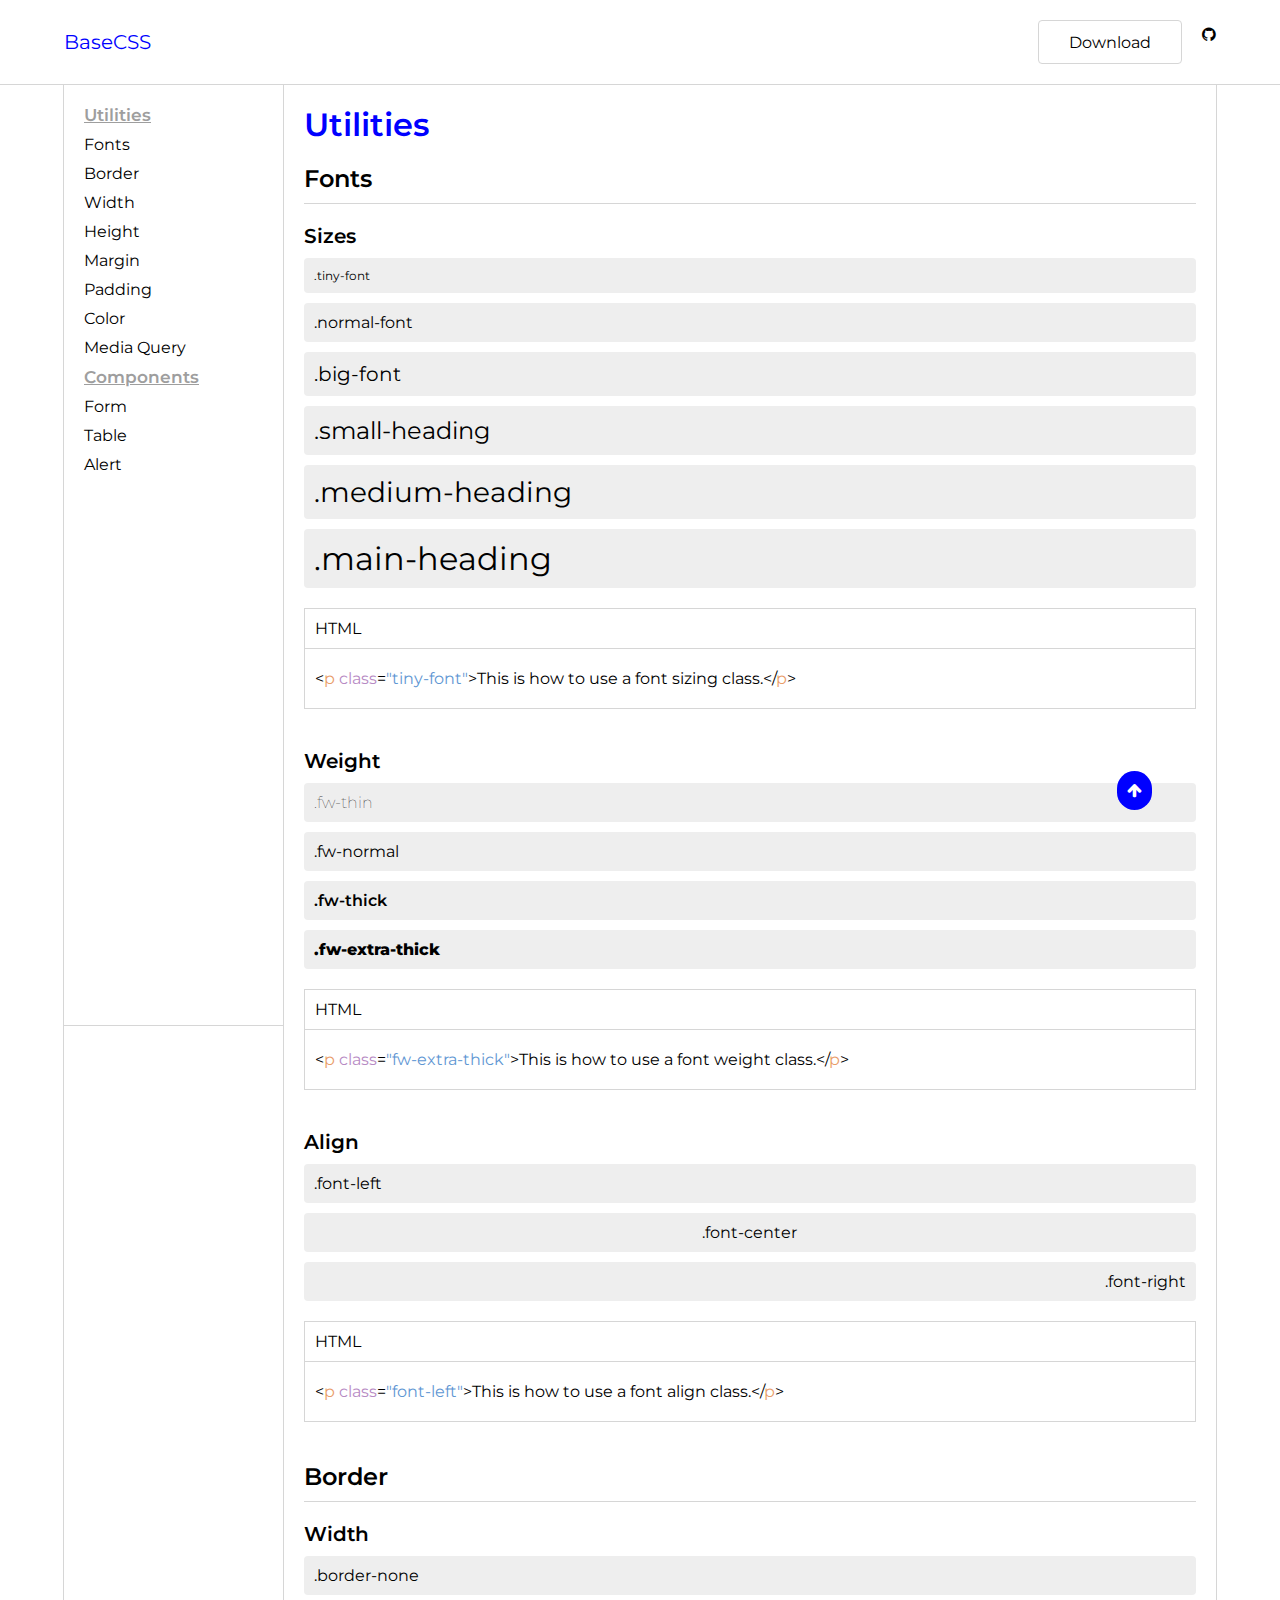
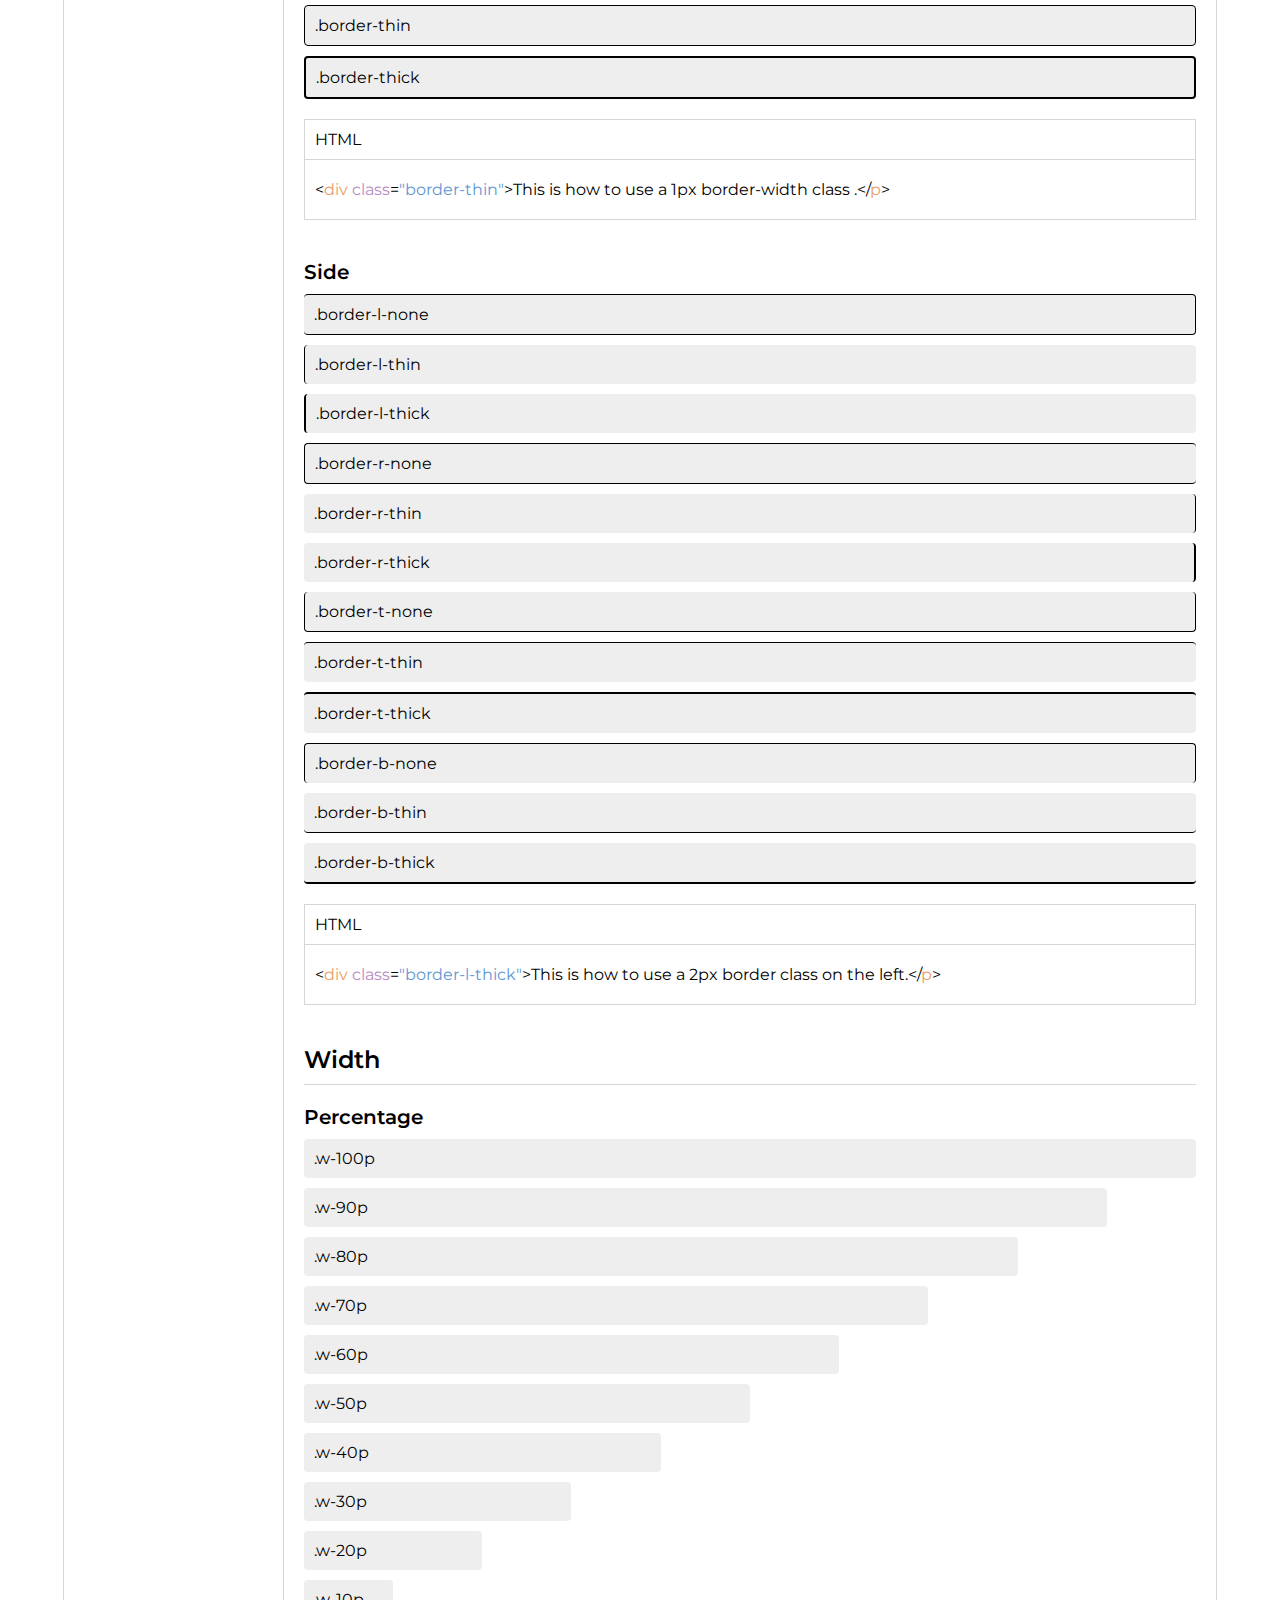
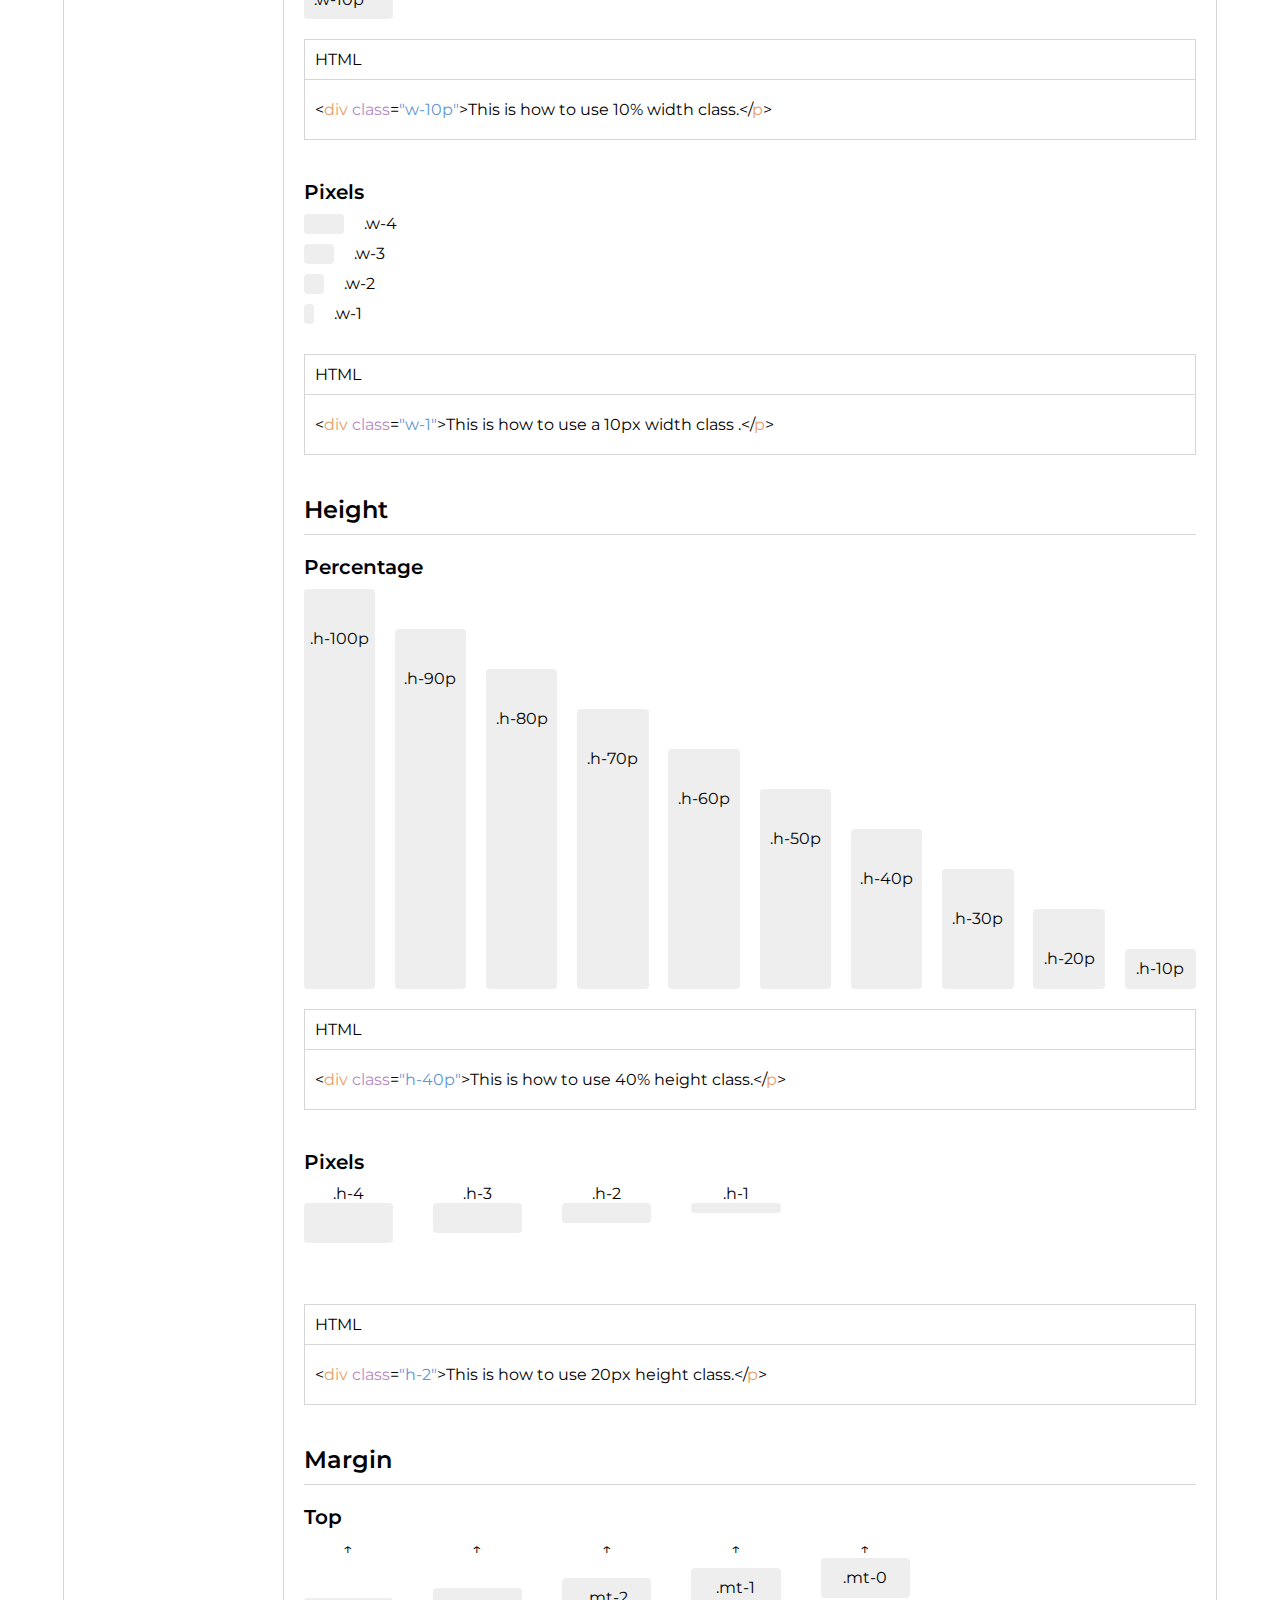
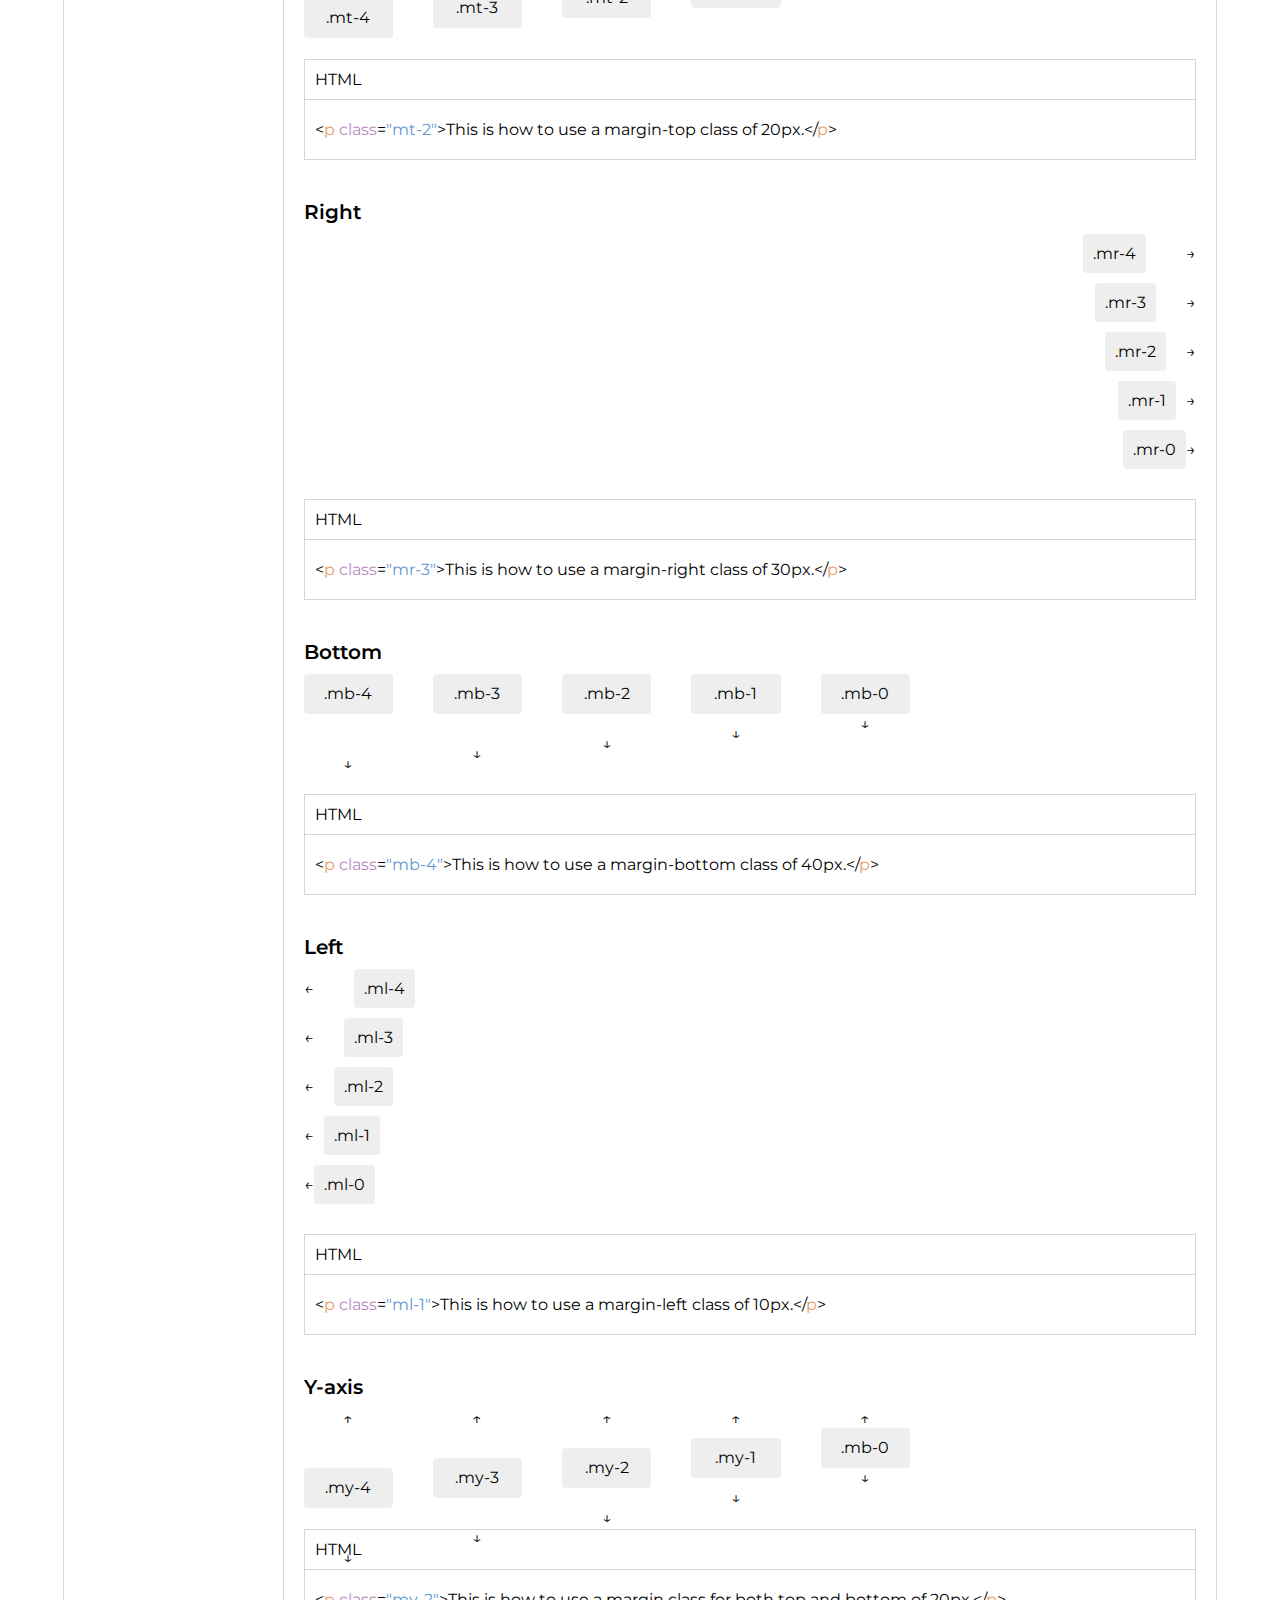
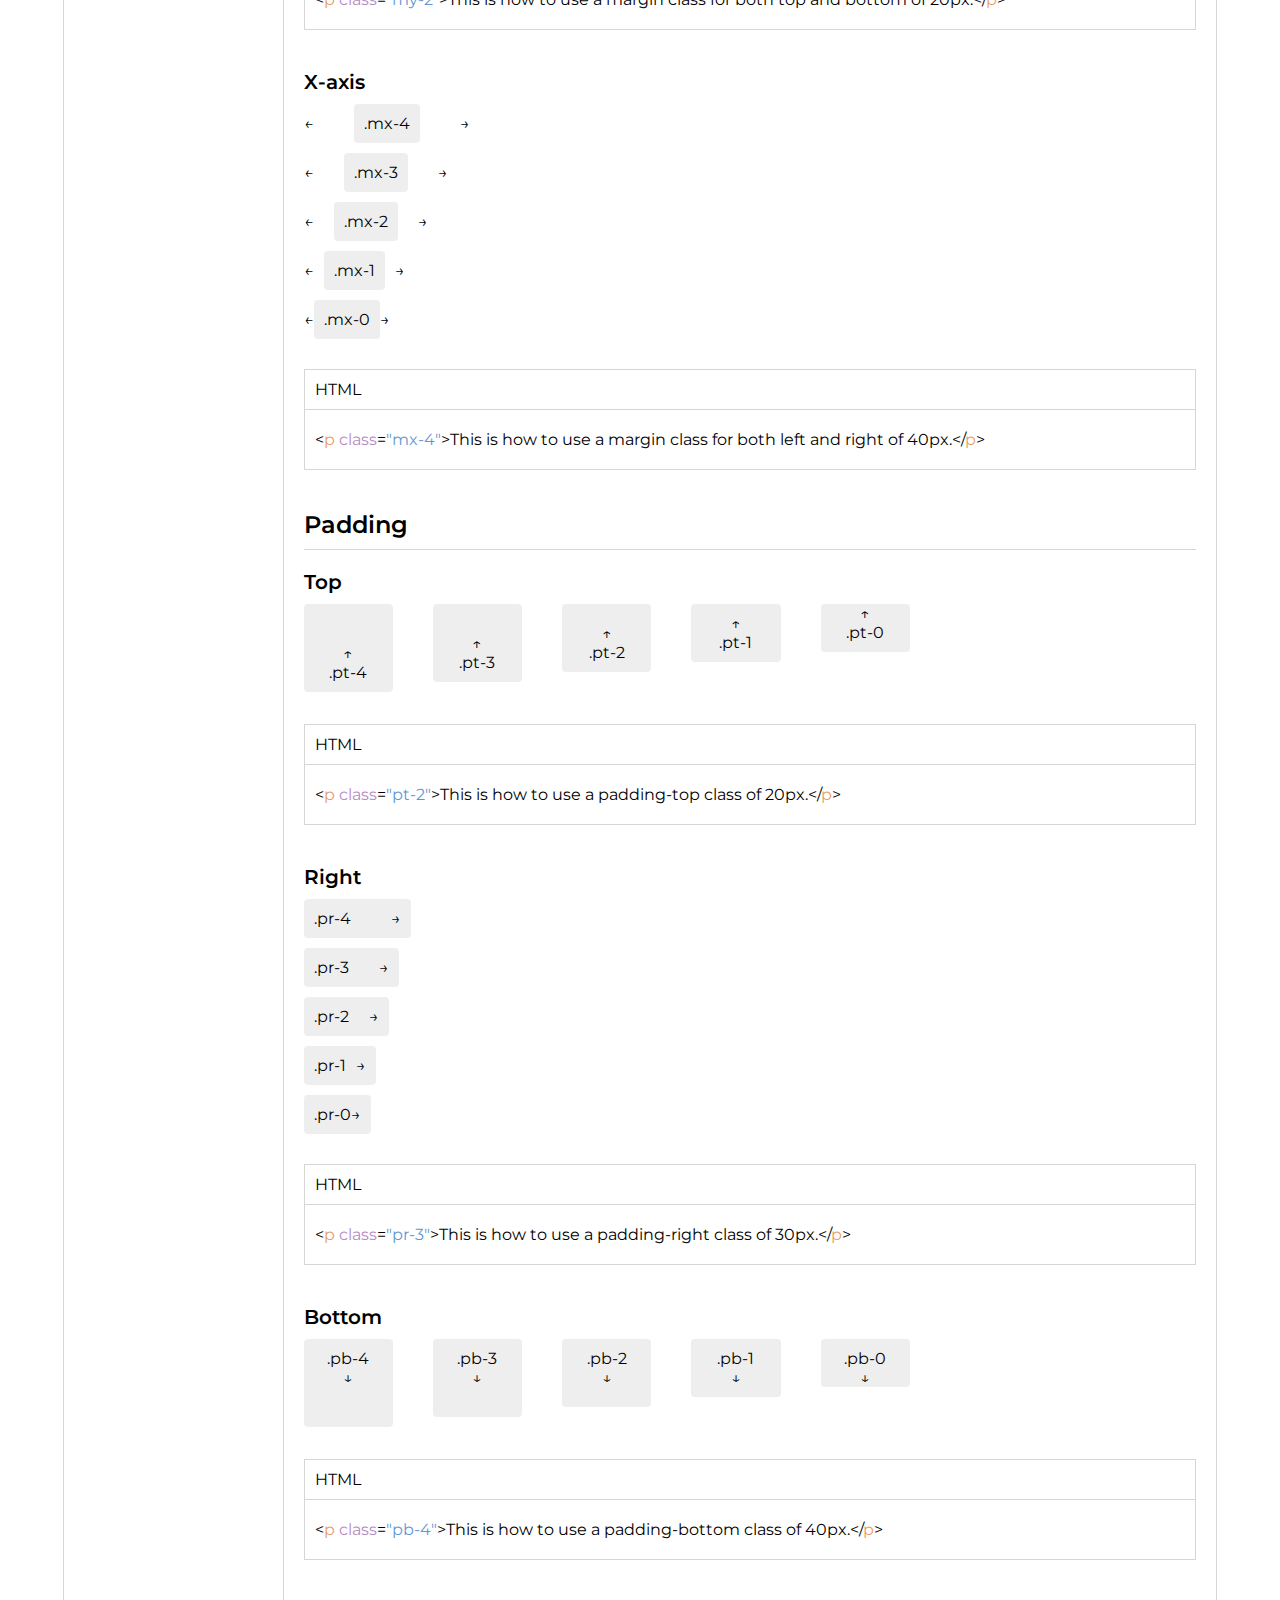
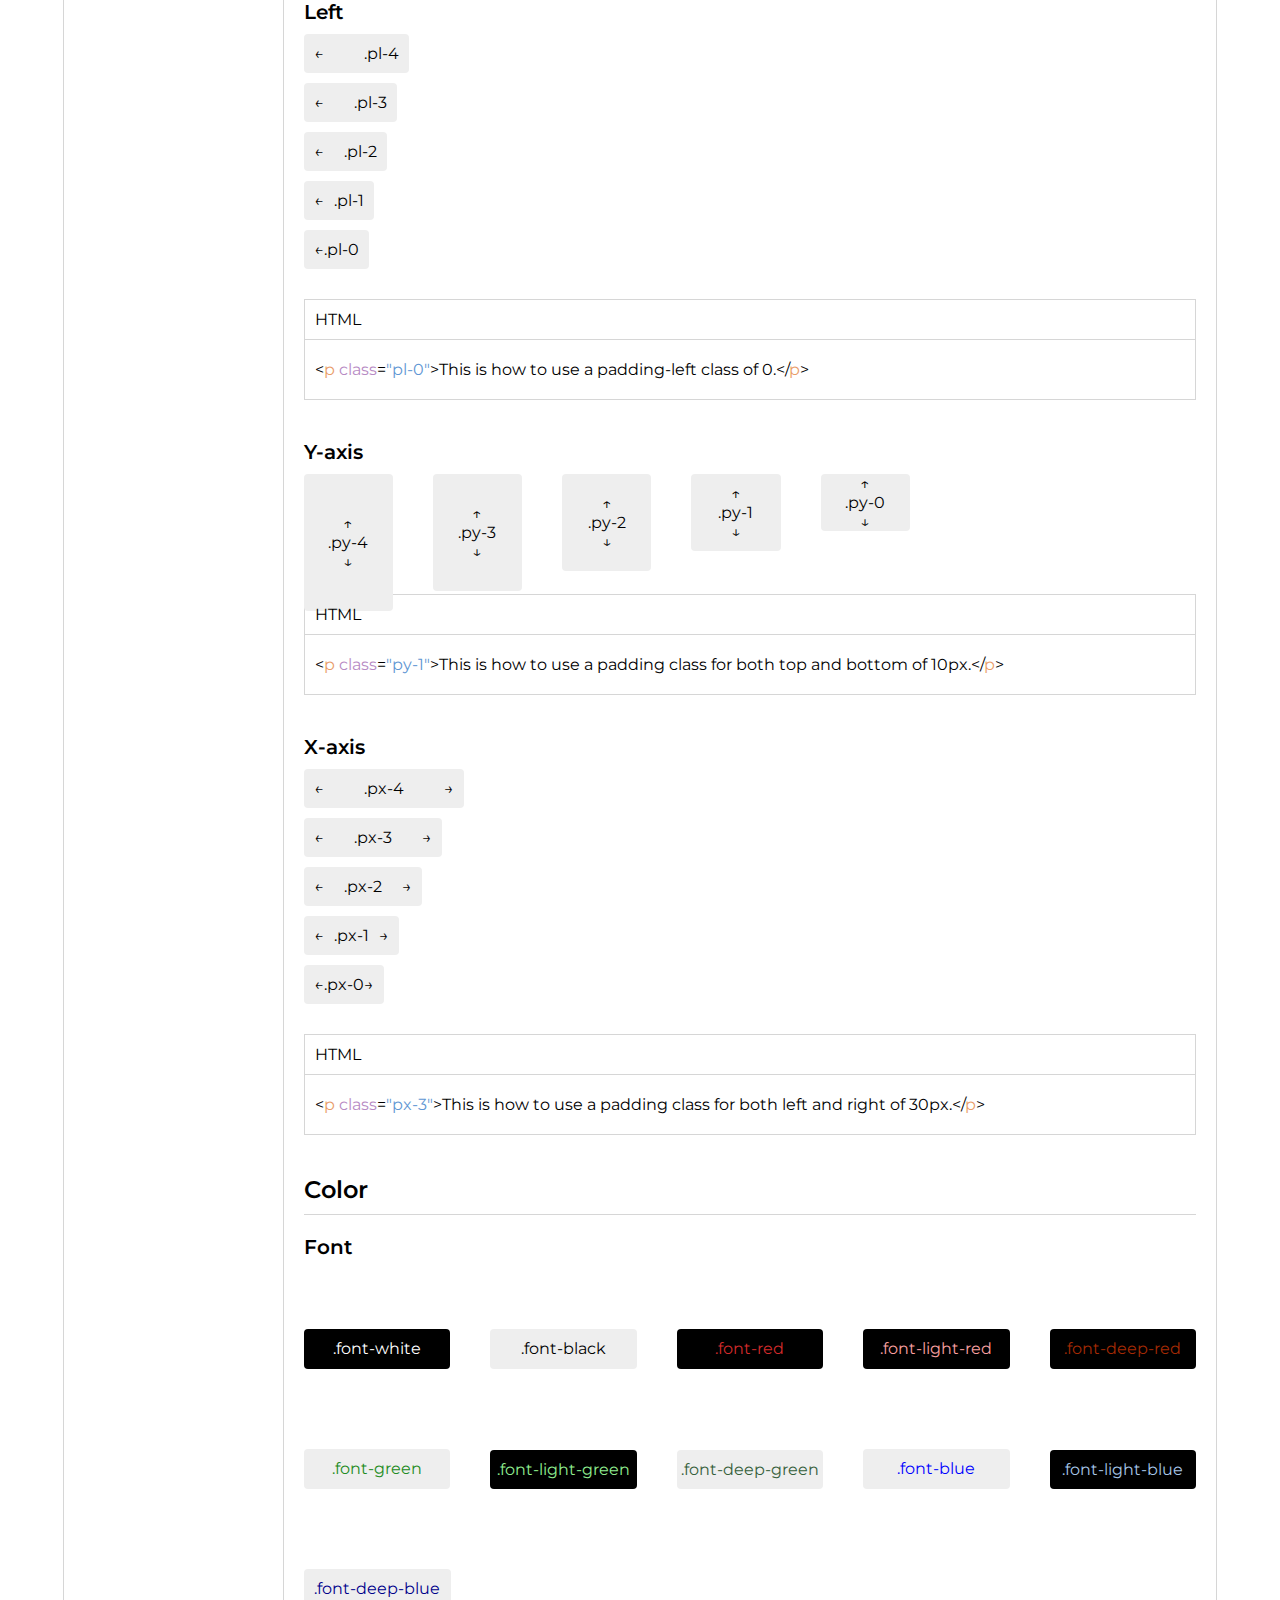
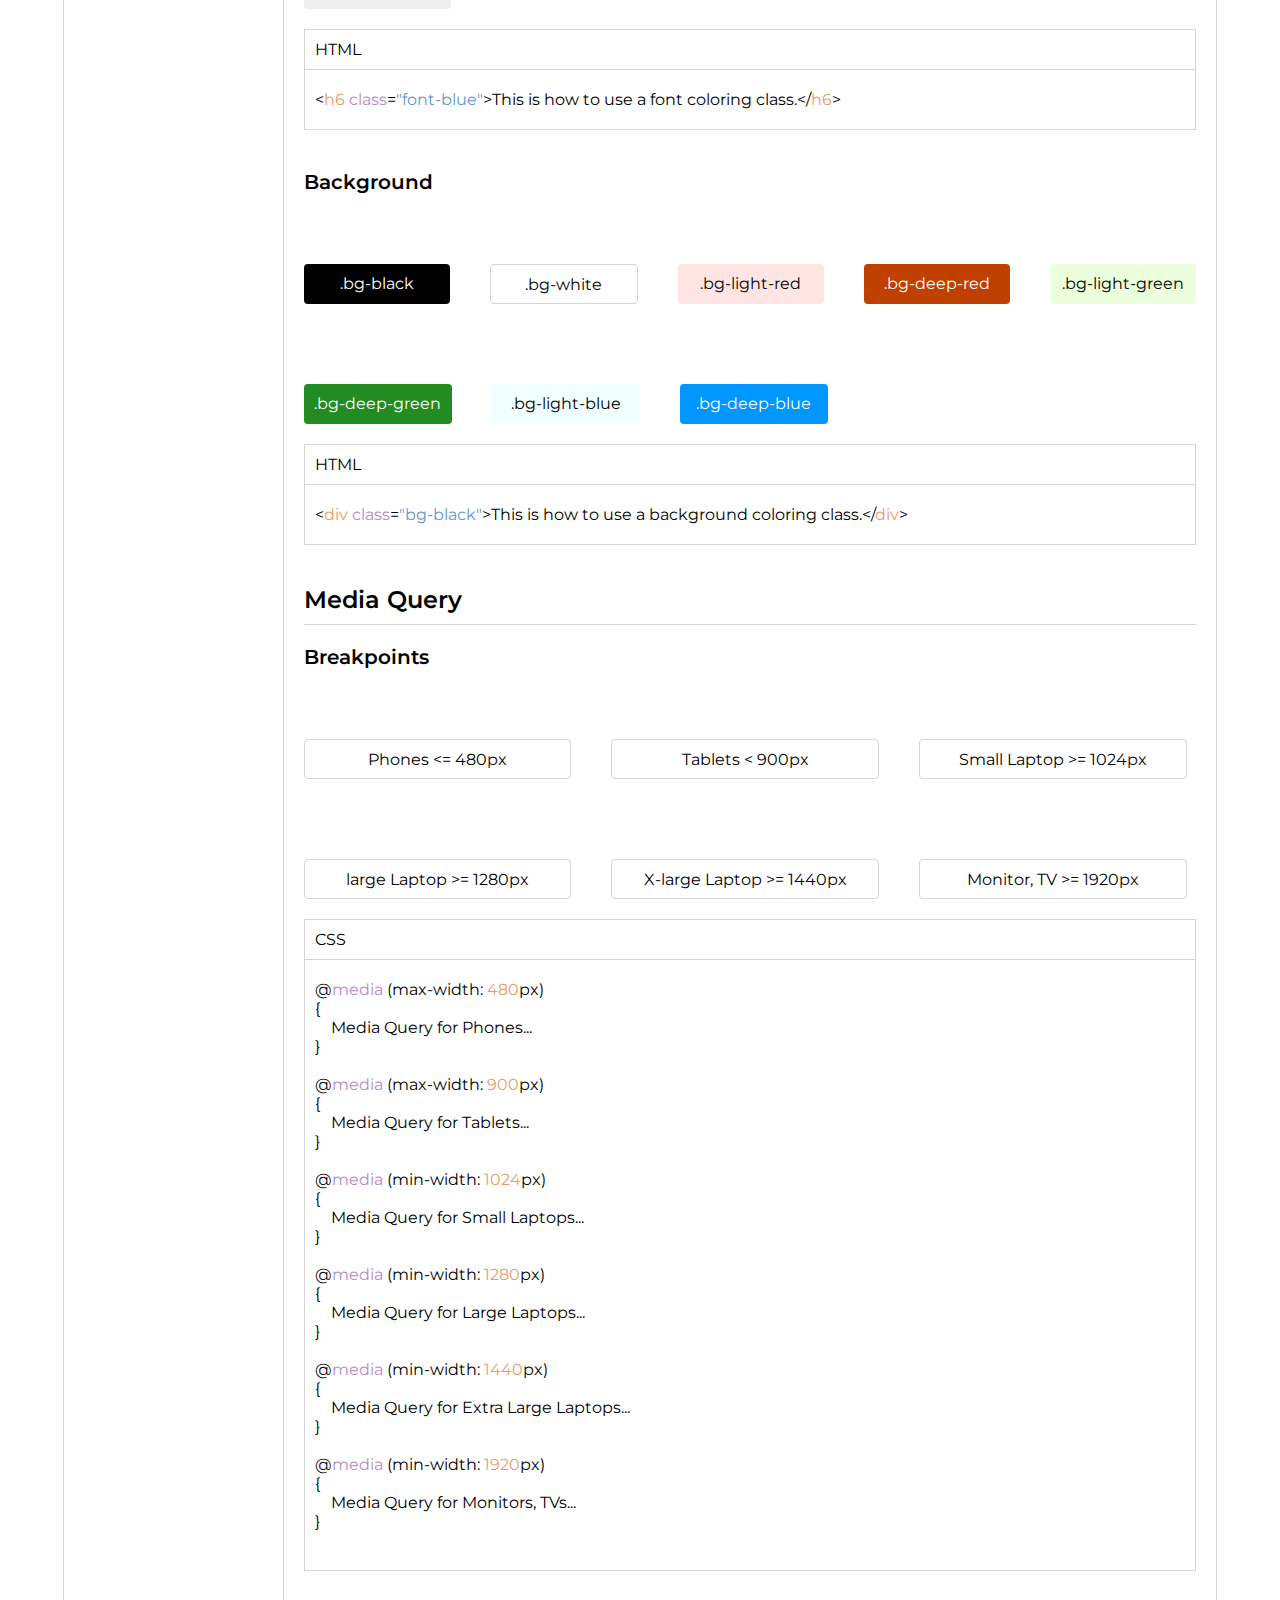
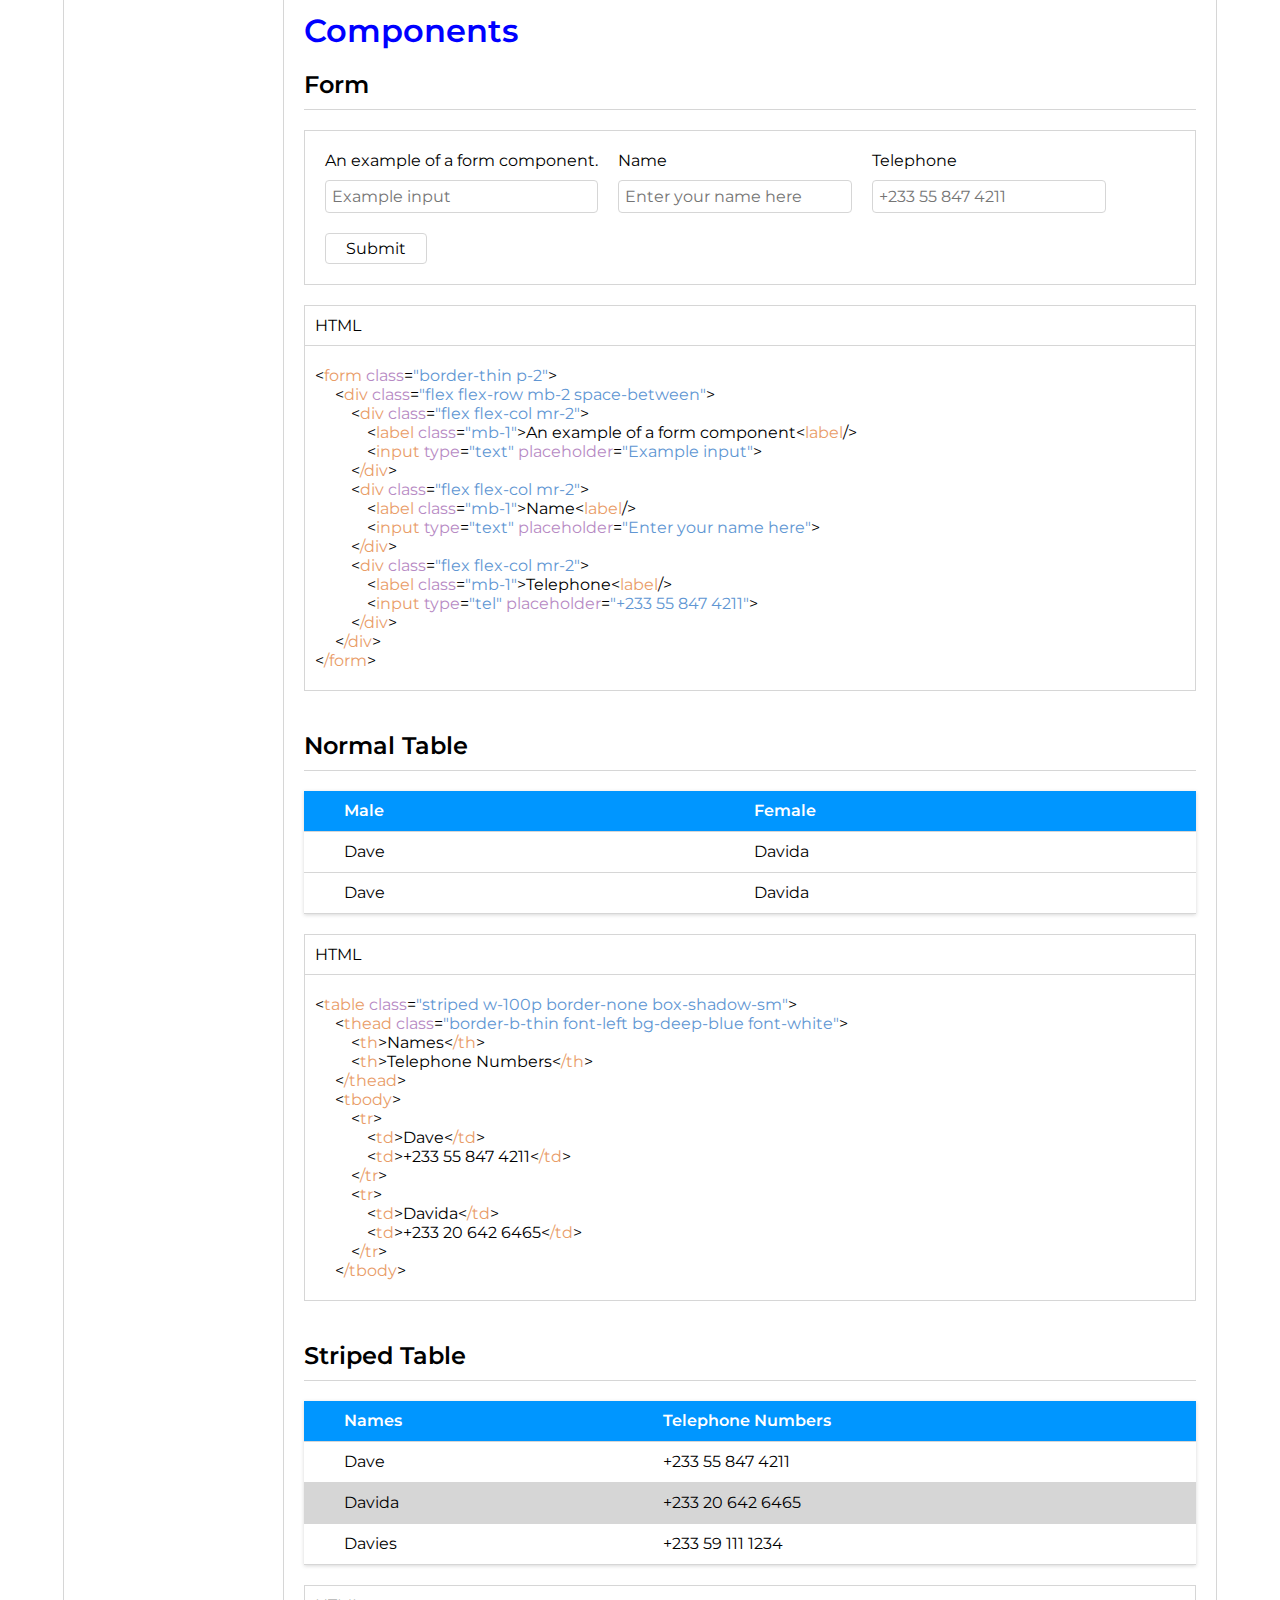
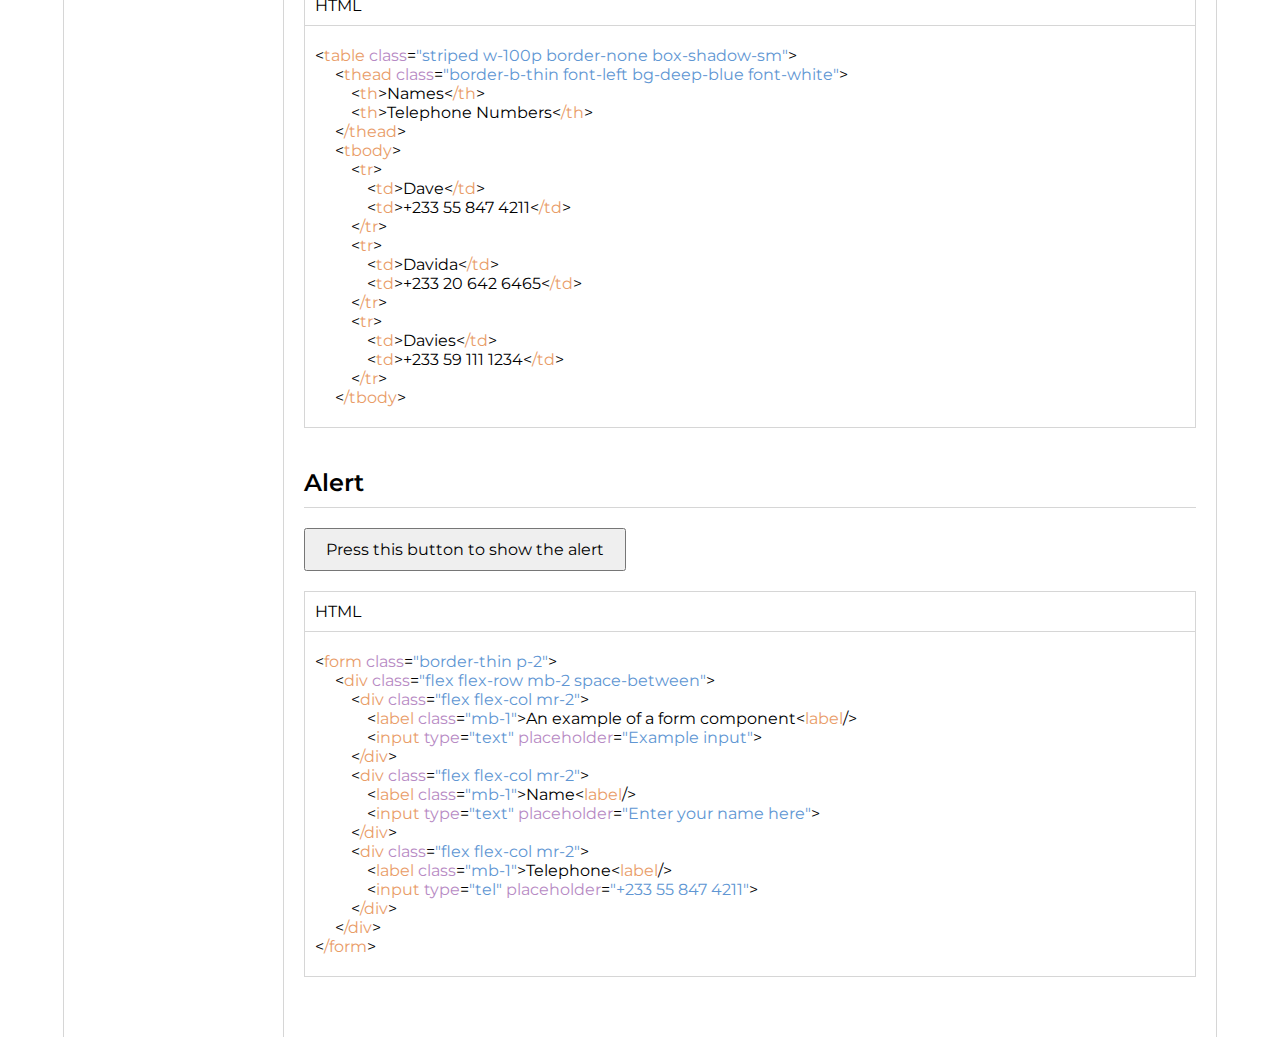
==== commit dbaee3e7: "alert section" ====
--- a/index.html
+++ b/index.html
@@ -31,37 +31,44 @@
 
     <!-- Main Body -->
     <section id="main">
+        <!-- Back To Top Button -->
+        <button type="button" class="btt font-white fixed p-1 border-none" style="z-index: 99999; right: 10%; bottom: 10%; border-radius: 80px; background: #0000FF;"><a href="" class="font-white"><i class="fa fa-arrow-up"></i></a></button>
+        <!-- Container Start -->
         <div class="container border-l-thin border-r-thin flex">
+            <!-- Side Nav Start -->
             <div class="sidenav sticky h-screen h-100p w-20p p-2 border-l-none border-t-none border-b-thin border-r-none border-thin">
                 <ul>
                     <li class="main-category mb-1 fw-thick font font-underline">Utilities</li>
-                    <li class="sub-category mb-1"><a href="#">Fonts</a></li>
-                    <li class="sub-category mb-1"><a href="#">Border</a></li>
-                    <li class="sub-category mb-1"><a href="#">Width</a></li>
-                    <li class="sub-category mb-1"><a href="#">Height</a></li>
-                    <li class="sub-category mb-1"><a href="#">Margin</a></li>
-                    <li class="sub-category mb-1"><a href="#">Padding</a></li>
-                    <li class="sub-category mb-1"><a href="#">Border</a></li>
-                    <li class="sub-category mb-1"><a href="#">Media Query</a></li>
+                    <li class="sub-category mb-1"><a href="#fonts">Fonts</a></li>
+                    <li class="sub-category mb-1"><a href="#border">Border</a></li>
+                    <li class="sub-category mb-1"><a href="#width">Width</a></li>
+                    <li class="sub-category mb-1"><a href="#height">Height</a></li>
+                    <li class="sub-category mb-1"><a href="#margin">Margin</a></li>
+                    <li class="sub-category mb-1"><a href="#padding">Padding</a></li>
+                    <li class="sub-category mb-1"><a href="#color">Color</a></li>
+                    <li class="sub-category mb-1"><a href="#media">Media Query</a></li>
                     <li class="main-category mb-1 fw-thick font font-underline">Components</li>
-                    <li class="sub-category mb-1"><a href="#">Table</a></li>
-                    <li class="sub-category mb-1"><a href="#">Form</a></li>
-                    <li class="sub-category mb-1"><a href="#">Alert</a></li>
+                    <li class="sub-category mb-1"><a href="#form">Form</a></li>
+                    <li class="sub-category mb-1"><a href="#table">Table</a></li>
+                    <li class="sub-category mb-1"><a href="#alert">Alert</a></li>
                 </ul>
             </div>
+            <!-- Side Nav End -->
+            
+            <!-- Main Content Start -->
             <div class="main-content p-2 w-100p border-l-thin">
-                <!-- <section id="getting-started">
-                    <div class="section-heading mb-4">
-                        <h1 class="big-font fw-thick mb-1">Getting Started</h1>
-                    </div>
-                </section> -->
+
+                <!-- Utilities Section Start -->
                 <section id="utilities" class="w-100p">
                     <div class="section-heading mb-2">
                         <h1 class="main-heading fw-thick mb-1 font-blue">Utilities</h1>
                     </div>
-                    <div class="sub-section-heading mb-2 border-b-thin">
+
+                    <!-- Font Section Start -->
+                    <div id="fonts" class="sub-section-heading mb-2 border-b-thin">
                         <h2 class="small-heading fw-thick mb-1">Fonts</h2>
                     </div>
+                    <!-- Font Size -->
                     <div class="sub-section mb-4">
                         <h3 class="big-font fw-thick mb-1">Sizes</h3>
                         <div class="demo mb-1 p-1 w-100p">
@@ -96,6 +103,7 @@
                             </div>
                         </div>
                     </div>
+                    <!-- Font Weight -->
                     <div class="sub-section mb-4">
                         <h3 class="big-font fw-thick mb-1">Weight</h3>
                         <div class="demo mb-1 p-1 w-100p">
@@ -124,6 +132,7 @@
                             </div>
                         </div>
                     </div>
+                    <!-- Font Align -->
                     <div class="sub-section mb-4">
                         <h3 class="big-font fw-thick mb-1">Align</h3>
                         <div class="demo mb-1 p-1 w-100p">
@@ -150,12 +159,10 @@
                             </div>
                         </div>
                     </div>
+                    <!-- Font Section End -->
 
                     <!-- Border Start -->
-                    <!-- <div class="section-heading mb-1">
-                        <h1 class="main-heading fw-thick mb-1">Utilities</h1>
-                    </div> -->
-                    <div class="sub-section-heading mb-2 border-b-thin">
+                    <div id="border" class="sub-section-heading mb-2 border-b-thin">
                         <h2 class="small-heading fw-thick mb-1">Border</h2>
                     </div>
                     <!-- Border-Width -->
@@ -242,10 +249,7 @@
                     <!-- Border End -->
 
                     <!-- Width Start -->
-                    <!-- <div class="section-heading mb-1">
-                        <h1 class="main-heading fw-thick mb-1">Utilities</h1>
-                    </div> -->
-                    <div class="sub-section-heading mb-2 border-b-thin">
+                    <div id="width" class="sub-section-heading mb-2 border-b-thin">
                         <h2 class="small-heading fw-thick mb-1">Width</h2>
                     </div>
                     <!-- Width Percentage -->
@@ -289,7 +293,7 @@
                             <div class="code-text py-2 px-1">
                             <!-- <pre> -->
                                 <code class="" data-lang="html">
-                                    <span><</span><span class="tag">div </span><span class="class">class</span><span>=</span><span class="class-name">"border-thin"</span><span>></span><span>This is how to use a 1px border-width class .</span><span><</span><span><span>/</span><span class="tag">p</span>></span>
+                                    <span><</span><span class="tag">div </span><span class="class">class</span><span>=</span><span class="class-name">"w-10p"</span><span>></span><span>This is how to use 10% width class.</span><span><</span><span><span>/</span><span class="tag">p</span>></span>
                                 </code>
                             <!-- </pre> -->
                             </div>
@@ -323,7 +327,7 @@
                             <div class="code-text py-2 px-1">
                             <!-- <pre> -->
                                 <code class="" data-lang="html">
-                                    <span><</span><span class="tag">div </span><span class="class">class</span><span>=</span><span class="class-name">"border-thin"</span><span>></span><span>This is how to use a 1px border-width class .</span><span><</span><span><span>/</span><span class="tag">p</span>></span>
+                                    <span><</span><span class="tag">div </span><span class="class">class</span><span>=</span><span class="class-name">"w-1"</span><span>></span><span>This is how to use a 10px width class .</span><span><</span><span><span>/</span><span class="tag">p</span>></span>
                                 </code>
                             <!-- </pre> -->
                             </div>
@@ -333,42 +337,42 @@
                     <!-- Width End -->
 
                     <!-- Height Start -->
-                    <div class="sub-section-heading mb-2 border-b-thin">
+                    <div id="#height" class="sub-section-heading mb-2 border-b-thin">
                         <h2 class="small-heading fw-thick mb-1">Height</h2>
                     </div>
                     <!-- Height Percentage -->
                     <div class="sub-section mb-4">
                         <h3 class="big-font fw-thick mb-1">Percentage</h3>
-                        <div class="demo height-demo flex mb-1 p-1 border-none w-100p">
-                            <div class="height-demo-child bg-black h-100p">
-                                <p class="font-white font-center mt-4">.h-100p</p>
-                            </div>
-                            <div class="height-demo-child bg-black h-90p">
-                                <p class="font-white font-center mt-4">.h-90p</p>
-                            </div>
-                            <div class="height-demo-child bg-black h-80p">
-                                <p class="font-white font-center mt-4">.h-80p</p>
-                            </div>
-                            <div class="height-demo-child bg-black h-70p">
-                                <p class="font-white font-center mt-4">.h-70p</p>
-                            </div>
-                            <div class="height-demo-child bg-black h-60p">
-                                <p class="font-white font-center mt-4">.h-60p</p>
-                            </div>
-                            <div class="height-demo-child bg-black h-50p">
-                                <p class="font-white font-center mt-4">.h-50p</p>
-                            </div>
-                            <div class="height-demo-child bg-black h-40p">
-                                <p class="font-white font-center mt-4">.h-40p</p>
-                            </div>
-                            <div class="height-demo-child bg-black h-30p">
-                                <p class="font-white font-center mt-4">.h-30p</p>
-                            </div>
-                            <div class="height-demo-child bg-black h-20p">
-                                <p class="font-white font-center mt-4">.h-20p</p>
-                            </div>
-                            <div class="height-demo-child bg-black h-10p">
-                                <p class="font-white font-center mt-1">.h-10p</p>
+                        <div class="height-demo flex mb-1 border-none w-100p">
+                            <div class="demo height-demo-child h-100p">
+                                <p class="font-center mt-4">.h-100p</p>
+                            </div>
+                            <div class="demo height-demo-child h-90p">
+                                <p class="font-center mt-4">.h-90p</p>
+                            </div>
+                            <div class="demo height-demo-child h-80p">
+                                <p class="font-center mt-4">.h-80p</p>
+                            </div>
+                            <div class="demo height-demo-child h-70p">
+                                <p class="font-center mt-4">.h-70p</p>
+                            </div>
+                            <div class="demo height-demo-child h-60p">
+                                <p class="font-center mt-4">.h-60p</p>
+                            </div>
+                            <div class="demo height-demo-child h-50p">
+                                <p class="font-center mt-4">.h-50p</p>
+                            </div>
+                            <div class="demo height-demo-child h-40p">
+                                <p class="font-center mt-4">.h-40p</p>
+                            </div>
+                            <div class="demo height-demo-child h-30p">
+                                <p class="font-center mt-4">.h-30p</p>
+                            </div>
+                            <div class="demo height-demo-child h-20p">
+                                <p class="font-center mt-4">.h-20p</p>
+                            </div>
+                            <div class="demo height-demo-child h-10p">
+                                <p class="font-center mt-1">.h-10p</p>
                             </div>
                         </div>
                         
@@ -380,7 +384,7 @@
                             <div class="code-text py-2 px-1">
                             <!-- <pre> -->
                                 <code class="" data-lang="html">
-                                    <span><</span><span class="tag">div </span><span class="class">class</span><span>=</span><span class="class-name">"border-thin"</span><span>></span><span>This is how to use a 1px border-width class .</span><span><</span><span><span>/</span><span class="tag">p</span>></span>
+                                    <span><</span><span class="tag">div </span><span class="class">class</span><span>=</span><span class="class-name">"h-40p"</span><span>></span><span>This is how to use 40% height class.</span><span><</span><span><span>/</span><span class="tag">p</span>></span>
                                 </code>
                             <!-- </pre> -->
                             </div>
@@ -390,31 +394,33 @@
                     <!-- Height Pixels -->
                     <div class="sub-section mb-4">
                         <h3 class="big-font fw-thick mb-1">Pixels</h3>
-                        <div class="width-bar flex">
-                            <div class="demo mb-1 p-1 border-none w-4"></div>
-                            <p class="ml-2">.w-4</p>
-                        </div>
-                        <div class="width-bar flex">
-                            <div class="demo mb-1 p-1 border-none w-3"></div>
-                            <p class="ml-2">.w-3</p>
-                        </div>
-                        <div class="width-bar flex">
-                            <div class="demo mb-1 p-1 border-none w-2"></div>
-                            <p class="ml-2">.w-2</p>
-                        </div>
-                        <div class="width-bar flex">
-                            <div class="demo mb-1 py-1  border-none w-1"></div>
-                            <p class="ml-2">.w-1</p>
-                        </div>
-                        <!-- Code Example -->
-                        <div class="code border-thin mt-2">
-                            <div class="code-heading p-1 border-b-thin">
-                                <h1 class="">HTML</h1>
-                            </div>
-                            <div class="code-text py-2 px-1">
-                            <!-- <pre> -->
-                                <code class="" data-lang="html">
-                                    <span><</span><span class="tag">div </span><span class="class">class</span><span>=</span><span class="class-name">"border-thin"</span><span>></span><span>This is how to use a 1px border-width class .</span><span><</span><span><span>/</span><span class="tag">p</span>></span>
+                        <div class="flex height-pixels mb-1 border-none">
+                            <div class="hp w-10p">
+                                <p class="font-center mx-1">.h-4</p>
+                                <div class="demo height-demo-child h-4 w-100p"></div>
+                            </div>
+                            <div class="hp w-10p">
+                                <p class="font-center mx-1">.h-3</p>
+                                <div class="demo height-demo-child h-3 w-100p"></div>
+                            </div>
+                            <div class="hp w-10p">
+                                <p class="font-center mx-1">.h-2</p>
+                                <div class="demo height-demo-child h-2 w-100p"></div>
+                            </div>
+                            <div class="hp w-10p">
+                                <p class="font-center mx-1">.h-1</p>
+                                <div class="demo height-demo-child h-1 w-100p"></div>
+                            </div>
+                        </div>
+                        <!-- Code Example -->
+                        <div class="code border-thin mt-2">
+                            <div class="code-heading p-1 border-b-thin">
+                                <h1 class="">HTML</h1>
+                            </div>
+                            <div class="code-text py-2 px-1">
+                            <!-- <pre> -->
+                                <code class="" data-lang="html">
+                                    <span><</span><span class="tag">div </span><span class="class">class</span><span>=</span><span class="class-name">"h-2"</span><span>></span><span>This is how to use 20px height class.</span><span><</span><span><span>/</span><span class="tag">p</span>></span>
                                 </code>
                             <!-- </pre> -->
                             </div>
@@ -422,10 +428,1092 @@
                     </div>
                     <!-- Height Pixels End-->
                     <!-- Height End -->
+
+                    <!-- Margin Start -->
+                    <div id="margin" class="sub-section-heading mb-2 border-b-thin">
+                        <h2 class="small-heading fw-thick mb-1">Margin</h2>
+                    </div>
+                    <!-- Margin Top -->
+                    <div class="sub-section mb-4">
+                        <h3 class="big-font fw-thick mb-1">Top</h3>
+                        <div class="flex height-pixels mb-1 border-none">
+                            <div class="hp w-10p">
+                                <p class="font-center mx-1">&#8593</p>
+                                <div class="demo height-demo-child h-4 w-100p mt-4 py-1">
+                                    <p class="font-center mx-1">.mt-4</p>
+                                </div>
+                            </div>
+                            <div class="hp w-10p">
+                                <p class="font-center mx-1">&#8593</p>
+                                <div class="demo height-demo-child h-4 w-100p mt-3 py-1">
+                                    <p class="font-center mx-1">.mt-3</p>
+                                </div>
+                            </div>
+                            <div class="hp w-10p">
+                                <p class="font-center mx-1">&#8593</p>
+                                <div class="demo height-demo-child h-4 w-100p mt-2 py-1">
+                                    <p class="font-center mx-1">.mt-2</p>
+                                </div>
+                            </div>
+                            <div class="hp w-10p">
+                                <p class="font-center mx-1">&#8593</p>
+                                <div class="demo height-demo-child h-4 w-100p mt-1 py-1">
+                                    <p class="font-center mx-1">.mt-1</p>
+                                </div>
+                            </div>
+                            <div class="hp w-10p">
+                                <p class="font-center mx-1">&#8593</p>
+                                <div class="demo height-demo-child h-4 w-100p mt-0 py-1">
+                                    <p class="font-center mx-1">.mt-0</p>
+                                </div>
+                            </div>
+                        </div>
+                        <!-- Code Example -->
+                        <div class="code border-thin mt-2">
+                            <div class="code-heading p-1 border-b-thin">
+                                <h1 class="">HTML</h1>
+                            </div>
+                            <div class="code-text py-2 px-1">
+                            <!-- <pre> -->
+                                <code class="" data-lang="html">
+                                    <span><</span><span class="tag">p </span><span class="class">class</span><span>=</span><span class="class-name">"mt-2"</span><span>></span><span>This is how to use a margin-top class of 20px.</span><span><</span><span><span>/</span><span class="tag">p</span>></span>
+                                </code>
+                            <!-- </pre> -->
+                            </div>
+                        </div>
+                    </div>
+                    <!-- Margin Right -->
+                    <div class="sub-section mb-4">
+                        <h3 class="big-font fw-thick mb-1">Right</h3>
+                        <div class="width-bar flex">
+                            <div class="demo mb-1 p-1 border-none ml-auto mr-4"><p>.mr-4</p></div>
+                            <p class="py-1">&#8594</p> 
+                        </div>
+                        <div class="width-bar flex">
+                            <div class="demo mb-1 p-1 border-none ml-auto mr-3"><p>.mr-3</p></div>
+                            <p class="py-1">&#8594</p> 
+                        </div>
+                        <div class="width-bar flex">
+                            <div class="demo mb-1 p-1 border-none ml-auto mr-2"><p>.mr-2</p></div>
+                            <p class="py-1">&#8594</p> 
+                        </div>
+                        <div class="width-bar flex">
+                            <div class="demo mb-1 p-1 border-none ml-auto mr-1"><p>.mr-1</p></div>
+                            <p class="py-1">&#8594</p> 
+                        </div>
+                        <div class="width-bar flex">
+                            <div class="demo mb-1 p-1 border-none ml-auto mr-0"><p>.mr-0</p></div>
+                            <p class="py-1">&#8594</p> 
+                        </div>
+                        <!-- Code Example -->
+                        <div class="code border-thin mt-2">
+                            <div class="code-heading p-1 border-b-thin">
+                                <h1 class="">HTML</h1>
+                            </div>
+                            <div class="code-text py-2 px-1">
+                            <!-- <pre> -->
+                                <code class="" data-lang="html">
+                                    <span><</span><span class="tag">p </span><span class="class">class</span><span>=</span><span class="class-name">"mr-3"</span><span>></span><span>This is how to use a margin-right class of 30px.</span><span><</span><span><span>/</span><span class="tag">p</span>></span>
+                                </code>
+                            <!-- </pre> -->
+                            </div>
+                        </div>
+                    </div>
+                    <!-- Margin Bottom-->
+                    <div class="sub-section mb-4">
+                        <h3 class="big-font fw-thick mb-1">Bottom</h3>
+                        <div class="flex height-pixels mb-1 border-none">
+                            <div class="hp w-10p">
+                                <div class="demo height-demo-child h-4 w-100p mb-4 py-1">
+                                    <p class="font-center mx-1">.mb-4</p>
+                                </div>
+                                <p class="font-center mx-1">&#8595</p>
+                            </div>
+                            <div class="hp w-10p">
+                                <div class="demo height-demo-child h-4 w-100p mb-3 py-1">
+                                    <p class="font-center mx-1">.mb-3</p>
+                                </div>
+                                <p class="font-center mx-1">&#8595</p>
+                            </div>
+                            <div class="hp w-10p">
+                                <div class="demo height-demo-child h-4 w-100p mb-2 py-1">
+                                    <p class="font-center mx-1">.mb-2</p>
+                                </div>
+                                <p class="font-center mx-1">&#8595</p>
+                            </div>
+                            <div class="hp w-10p">
+                                <div class="demo height-demo-child h-4 w-100p mb-1 py-1">
+                                    <p class="font-center mx-1">.mb-1</p>
+                                </div>
+                                <p class="font-center mx-1">&#8595</p>
+                            </div>
+                            <div class="hp w-10p">
+                                <div class="demo height-demo-child h-4 w-100p mb-0 py-1">
+                                    <p class="font-center mx-1">.mb-0</p>
+                                </div>
+                                <p class="font-center mx-1">&#8595</p>
+                            </div>
+                        </div>
+                        <!-- Code Example -->
+                        <div class="code border-thin mt-2">
+                            <div class="code-heading p-1 border-b-thin">
+                                <h1 class="">HTML</h1>
+                            </div>
+                            <div class="code-text py-2 px-1">
+                            <!-- <pre> -->
+                                <code class="" data-lang="html">
+                                    <span><</span><span class="tag">p </span><span class="class">class</span><span>=</span><span class="class-name">"mb-4"</span><span>></span><span>This is how to use a margin-bottom class of 40px.</span><span><</span><span><span>/</span><span class="tag">p</span>></span>
+                                </code>
+                            <!-- </pre> -->
+                            </div>
+                        </div>
+                    </div>
+                    <!-- Margin Left -->
+                    <div class="sub-section mb-4">
+                        <h3 class="big-font fw-thick mb-1">Left</h3>
+                        <div class="width-bar flex">
+                            <p class="py-1">&#8592</p>
+                            <div class="demo mb-1 p-1 border-none ml-4"><p>.ml-4</p></div> 
+                        </div>
+                        <div class="width-bar flex">
+                            <p class="py-1">&#8592</p>
+                            <div class="demo mb-1 p-1 border-none ml-3"><p>.ml-3</p></div>
+                        </div>
+                        <div class="width-bar flex">
+                            <p class="py-1">&#8592</p>
+                            <div class="demo mb-1 p-1 border-none ml-2"><p>.ml-2</p></div>
+                        </div>
+                        <div class="width-bar flex">
+                            <p class="py-1">&#8592</p>
+                            <div class="demo mb-1 p-1  border-none ml-1"><p>.ml-1</p></div>
+                        </div>
+                        <div class="width-bar flex">
+                            <p class="py-1">&#8592</p>
+                            <div class="demo mb-1 p-1  border-none ml-0"><p>.ml-0</p></div>
+                        </div>
+                        <!-- Code Example -->
+                        <div class="code border-thin mt-2">
+                            <div class="code-heading p-1 border-b-thin">
+                                <h1 class="">HTML</h1>
+                            </div>
+                            <div class="code-text py-2 px-1">
+                            <!-- <pre> -->
+                                <code class="" data-lang="html">
+                                    <span><</span><span class="tag">p </span><span class="class">class</span><span>=</span><span class="class-name">"ml-1"</span><span>></span><span>This is how to use a margin-left class of 10px.</span><span><</span><span><span>/</span><span class="tag">p</span>></span>
+                                </code>
+                            <!-- </pre> -->
+                            </div>
+                        </div>
+                    </div>
+                    <!-- Margin y-axis -->
+                    <div class="sub-section mb-4">
+                        <h3 class="big-font fw-thick mb-1">Y-axis</h3>
+                        <div class="flex height-pixels mb-1 border-none">
+                            <div class="hp w-10p">
+                                <p class="font-center mx-1">&#8593</p>
+                                <div class="demo height-demo-child h-4 w-100p my-4 py-1">
+                                    <p class="font-center mx-1">.my-4</p>
+                                </div>
+                                <p class="font-center mx-1">&#8595</p>
+                            </div>
+                            <div class="hp w-10p">
+                                <p class="font-center mx-1">&#8593</p>
+                                <div class="demo height-demo-child h-4 w-100p my-3 py-1">
+                                    <p class="font-center mx-1">.my-3</p>
+                                </div>
+                                <p class="font-center mx-1">&#8595</p>
+                            </div>
+                            <div class="hp w-10p">
+                                <p class="font-center mx-1">&#8593</p>
+                                <div class="demo height-demo-child h-4 w-100p my-2 py-1">
+                                    <p class="font-center mx-1">.my-2</p>
+                                </div>
+                                <p class="font-center mx-1">&#8595</p>
+                            </div>
+                            <div class="hp w-10p">
+                                <p class="font-center mx-1">&#8593</p>
+                                <div class="demo height-demo-child h-4 w-100p my-1 py-1">
+                                    <p class="font-center mx-1">.my-1</p>
+                                </div>
+                                <p class="font-center mx-1">&#8595</p>
+                            </div>
+                            <div class="hp w-10p">
+                                <p class="font-center mx-1">&#8593</p>
+                                <div class="demo height-demo-child h-4 w-100p my-0 py-1">
+                                    <p class="font-center mx-1">.mb-0</p>
+                                </div>
+                                <p class="font-center mx-1">&#8595</p>
+                            </div>
+                        </div>
+                        <!-- Code Example -->
+                        <div class="code border-thin mt-2">
+                            <div class="code-heading p-1 border-b-thin">
+                                <h1 class="">HTML</h1>
+                            </div>
+                            <div class="code-text py-2 px-1">
+                            <!-- <pre> -->
+                                <code class="" data-lang="html">
+                                    <span><</span><span class="tag">p </span><span class="class">class</span><span>=</span><span class="class-name">"my-2"</span><span>></span><span>This is how to use a margin class for both top and bottom of 20px.</span><span><</span><span><span>/</span><span class="tag">p</span>></span>
+                                </code>
+                            <!-- </pre> -->
+                            </div>
+                        </div>
+                    </div>
+                    <!-- Margin x-axis -->
+                    <div class="sub-section mb-4">
+                        <h3 class="big-font fw-thick mb-1">X-axis</h3>
+                        <div class="width-bar flex">
+                            <p class="py-1">&#8592</p>
+                            <div class="demo mb-1 p-1 border-none mx-4"><p class="">.mx-4</p></div>
+                            <p class="py-1">&#8594</p>
+                        </div>
+                        <div class="width-bar flex">
+                            <p class="py-1">&#8592</p>
+                            <div class="demo mb-1 p-1 border-none mx-3"><p class="">.mx-3</p></div>
+                            <p class="py-1">&#8594</p>
+                        </div>
+                        <div class="width-bar flex">
+                            <p class="py-1">&#8592</p>
+                            <div class="demo mb-1 p-1 border-none mx-2"><p class="">.mx-2</p></div>
+                            <p class="py-1">&#8594</p>
+                        </div>
+                        <div class="width-bar flex">
+                            <p class="py-1">&#8592</p>
+                            <div class="demo mb-1 p-1 border-none mx-1"><p class="">.mx-1</p></div>
+                            <p class="py-1">&#8594</p>
+                        </div>
+                        <div class="width-bar flex">
+                            <p class="py-1">&#8592</p>
+                            <div class="demo mb-1 p-1 border-none mx-0"><p class="">.mx-0</p></div>
+                            <p class="py-1">&#8594</p>
+                        </div>
+                        <!-- Code Example -->
+                        <div class="code border-thin mt-2">
+                            <div class="code-heading p-1 border-b-thin">
+                                <h1 class="">HTML</h1>
+                            </div>
+                            <div class="code-text py-2 px-1">
+                            <!-- <pre> -->
+                                <code class="" data-lang="html">
+                                    <span><</span><span class="tag">p </span><span class="class">class</span><span>=</span><span class="class-name">"mx-4"</span><span>></span><span>This is how to use a margin class for both left and right of 40px.</span><span><</span><span><span>/</span><span class="tag">p</span>></span>
+                                </code>
+                            <!-- </pre> -->
+                            </div>
+                        </div>
+                    </div>
+                    <!-- Margin End -->
+
+                    <!-- Padding Start -->
+                    <div id="padding" class="sub-section-heading mb-2 border-b-thin">
+                        <h2 class="small-heading fw-thick mb-1">Padding</h2>
+                    </div>
+                    <!-- Padding Top -->
+                    <div class="sub-section mb-4">
+                        <h3 class="big-font fw-thick mb-1">Top</h3>
+                        <div class="flex height-pixels mb-1 border-none">
+                            <div class="hp w-10p">
+                                <div class="demo height-demo-child w-100p pt-4 pb-1">
+                                    <p class="font-center mx-1">&#8593</p>
+                                    <p class="font-center mx-1">.pt-4</p>
+                                </div>
+                            </div>
+                            <div class="hp w-10p">
+                                <div class="demo height-demo-child w-100p pt-3 pb-1">
+                                    <p class="font-center mx-1">&#8593</p>
+                                    <p class="font-center mx-1">.pt-3</p>
+                                </div>
+                            </div>
+                            <div class="hp w-10p">
+                                <div class="demo height-demo-child w-100p pt-2 pb-1">
+                                    <p class="font-center mx-1">&#8593</p>
+                                    <p class="font-center mx-1">.pt-2</p>
+                                </div>
+                            </div>
+                            <div class="hp w-10p">
+                                <div class="demo height-demo-child w-100p pt-1 pb-1">
+                                    <p class="font-center mx-1">&#8593</p>
+                                    <p class="font-center mx-1">.pt-1</p>
+                                </div>
+                            </div>
+                            <div class="hp w-10p">
+                                <div class="demo height-demo-child w-100p pt-0 pb-1">
+                                    <p class="font-center mx-1">&#8593</p>
+                                    <p class="font-center mx-1">.pt-0</p>
+                                </div>
+                            </div>
+                        </div>
+                        <!-- Code Example -->
+                        <div class="code border-thin mt-2">
+                            <div class="code-heading p-1 border-b-thin">
+                                <h1 class="">HTML</h1>
+                            </div>
+                            <div class="code-text py-2 px-1">
+                            <!-- <pre> -->
+                                <code class="" data-lang="html">
+                                    <span><</span><span class="tag">p </span><span class="class">class</span><span>=</span><span class="class-name">"pt-2"</span><span>></span><span>This is how to use a padding-top class of 20px.</span><span><</span><span><span>/</span><span class="tag">p</span>></span>
+                                </code>
+                            <!-- </pre> -->
+                            </div>
+                        </div>
+                    </div>
+                    <!-- Padding Right -->
+                    <div class="sub-section mb-4">
+                        <h3 class="big-font fw-thick mb-1">Right</h3>
+                        <div class="width-bar flex">
+                            <div class="flex demo mb-1 p-1 border-none">
+                                <p class="pr-4">.pr-4</p>
+                                <p>&#8594</p>
+                            </div> 
+                        </div>
+                        <div class="width-bar flex">
+                            <div class="flex demo mb-1 p-1 border-none">
+                                <p class="pr-3">.pr-3</p>
+                                <p>&#8594</p>
+                            </div> 
+                        </div>
+                        <div class="width-bar flex">
+                            <div class="flex demo mb-1 p-1 border-none">
+                                <p class="pr-2">.pr-2</p>
+                                <p>&#8594</p>
+                            </div> 
+                        </div>
+                        <div class="width-bar flex">
+                            <div class="flex demo mb-1 p-1 border-none">
+                                <p class="pr-1">.pr-1</p>
+                                <p>&#8594</p>
+                            </div> 
+                        </div>
+                        <div class="width-bar flex">
+                            <div class="flex demo mb-1 p-1 border-none">
+                                <p class="pr-0">.pr-0</p>
+                                <p>&#8594</p>
+                            </div> 
+                        </div>
+                        <!-- Code Example -->
+                        <div class="code border-thin mt-2">
+                            <div class="code-heading p-1 border-b-thin">
+                                <h1 class="">HTML</h1>
+                            </div>
+                            <div class="code-text py-2 px-1">
+                            <!-- <pre> -->
+                                <code class="" data-lang="html">
+                                    <span><</span><span class="tag">p </span><span class="class">class</span><span>=</span><span class="class-name">"pr-3"</span><span>></span><span>This is how to use a padding-right class of 30px.</span><span><</span><span><span>/</span><span class="tag">p</span>></span>
+                                </code>
+                            <!-- </pre> -->
+                            </div>
+                        </div>
+                    </div>
+                    <!-- Padding Bottom -->
+                    <div class="sub-section mb-4">
+                        <h3 class="big-font fw-thick mb-1">Bottom</h3>
+                        <div class="flex height-pixels mb-1 border-none">
+                            <div class="hp w-10p">
+                                <div class="demo height-demo-child w-100p pb-4 pt-1">
+                                    <p class="font-center mx-1">.pb-4</p>
+                                    <p class="font-center mx-1">&#8595</p>
+                                </div>
+                            </div>
+                            <div class="hp w-10p">
+                                <div class="demo height-demo-child w-100p pb-3 pt-1">
+                                    <p class="font-center mx-1">.pb-3</p>
+                                    <p class="font-center mx-1">&#8595</p>
+                                </div>
+                            </div>
+                            <div class="hp w-10p">
+                                <div class="demo height-demo-child w-100p pb-2 pt-1">
+                                    <p class="font-center mx-1">.pb-2</p>
+                                    <p class="font-center mx-1">&#8595</p>
+                                </div>
+                            </div>
+                            <div class="hp w-10p">
+                                <div class="demo height-demo-child w-100p pb-1 pt-1">
+                                    <p class="font-center mx-1">.pb-1</p>
+                                    <p class="font-center mx-1">&#8595</p>
+                                </div>
+                            </div>
+                            <div class="hp w-10p">
+                                <div class="demo height-demo-child w-100p pb-0 pt-1">
+                                    <p class="font-center mx-1">.pb-0</p>
+                                    <p class="font-center mx-1">&#8595</p>
+                                </div>
+                            </div>
+                        </div>
+                        <!-- Code Example -->
+                        <div class="code border-thin mt-2">
+                            <div class="code-heading p-1 border-b-thin">
+                                <h1 class="">HTML</h1>
+                            </div>
+                            <div class="code-text py-2 px-1">
+                            <!-- <pre> -->
+                                <code class="" data-lang="html">
+                                    <span><</span><span class="tag">p </span><span class="class">class</span><span>=</span><span class="class-name">"pb-4"</span><span>></span><span>This is how to use a padding-bottom class of 40px.</span><span><</span><span><span>/</span><span class="tag">p</span>></span>
+                                </code>
+                            <!-- </pre> -->
+                            </div>
+                        </div>
+                    </div>
+                    <!-- Padding Left -->
+                    <div class="sub-section mb-4">
+                        <h3 class="big-font fw-thick mb-1">Left</h3>
+                        <div class="width-bar flex">
+                            <div class="flex demo mb-1 p-1 border-none">
+                                <p>&#8592</p>
+                                <p class="pl-4">.pl-4</p>
+                            </div> 
+                        </div>
+                        <div class="width-bar flex">
+                            <div class="flex demo mb-1 p-1 border-none">
+                                <p>&#8592</p>
+                                <p class="pl-3">.pl-3</p>
+                            </div> 
+                        </div>
+                        <div class="width-bar flex">
+                            <div class="flex demo mb-1 p-1 border-none">
+                                <p>&#8592</p>
+                                <p class="pl-2">.pl-2</p>
+                            </div> 
+                        </div>
+                        <div class="width-bar flex">
+                            <div class="flex demo mb-1 p-1 border-none">
+                                <p>&#8592</p>
+                                <p class="pl-1">.pl-1</p>
+                            </div> 
+                        </div>
+                        <div class="width-bar flex">
+                            <div class="flex demo mb-1 p-1 border-none">
+                                <p>&#8592</p>
+                                <p class="pl-0">.pl-0</p>
+                            </div> 
+                        </div>
+                        <!-- Code Example -->
+                        <div class="code border-thin mt-2">
+                            <div class="code-heading p-1 border-b-thin">
+                                <h1 class="">HTML</h1>
+                            </div>
+                            <div class="code-text py-2 px-1">
+                            <!-- <pre> -->
+                                <code class="" data-lang="html">
+                                    <span><</span><span class="tag">p </span><span class="class">class</span><span>=</span><span class="class-name">"pl-0"</span><span>></span><span>This is how to use a padding-left class of 0.</span><span><</span><span><span>/</span><span class="tag">p</span>></span>
+                                </code>
+                            <!-- </pre> -->
+                            </div>
+                        </div>
+                    </div>
+                    <!-- Padding Y-axis -->
+                    <div class="sub-section mb-4">
+                        <h3 class="big-font fw-thick mb-1">Y-axis</h3>
+                        <div class="flex height-pixels mb-1 border-none">
+                            <div class="hp w-10p">
+                                <div class="demo height-demo-child w-100p py-4">
+                                    <p class="font-center mx-1">&#8593</p>
+                                    <p class="font-center mx-1">.py-4</p>
+                                    <p class="font-center mx-1">&#8595</p>
+                                </div>
+                            </div>
+                            <div class="hp w-10p">
+                                <div class="demo height-demo-child w-100p py-3">
+                                    <p class="font-center mx-1">&#8593</p>
+                                    <p class="font-center mx-1">.py-3</p>
+                                    <p class="font-center mx-1">&#8595</p>
+                                </div>
+                            </div>
+                            <div class="hp w-10p">
+                                <div class="demo height-demo-child w-100p py-2">
+                                    <p class="font-center mx-1">&#8593</p>
+                                    <p class="font-center mx-1">.py-2</p>
+                                    <p class="font-center mx-1">&#8595</p>
+                                </div>
+                            </div>
+                            <div class="hp w-10p">
+                                <div class="demo height-demo-child w-100p py-1">
+                                    <p class="font-center mx-1">&#8593</p>
+                                    <p class="font-center mx-1">.py-1</p>
+                                    <p class="font-center mx-1">&#8595</p>
+                                </div>
+                            </div>
+                            <div class="hp w-10p">
+                                <div class="demo height-demo-child w-100p py-0">
+                                    <p class="font-center mx-1">&#8593</p>
+                                    <p class="font-center mx-1">.py-0</p>
+                                    <p class="font-center mx-1">&#8595</p>
+                                </div>
+                            </div>
+                        </div>
+                        <!-- Code Example -->
+                        <div class="code border-thin mt-2">
+                            <div class="code-heading p-1 border-b-thin">
+                                <h1 class="">HTML</h1>
+                            </div>
+                            <div class="code-text py-2 px-1">
+                            <!-- <pre> -->
+                                <code class="" data-lang="html">
+                                    <span><</span><span class="tag">p </span><span class="class">class</span><span>=</span><span class="class-name">"py-1"</span><span>></span><span>This is how to use a padding class for both top and bottom of 10px.</span><span><</span><span><span>/</span><span class="tag">p</span>></span>
+                                </code>
+                            <!-- </pre> -->
+                            </div>
+                        </div>
+                    </div>
+                    <!-- Padding X-axis -->
+                    <div class="sub-section mb-4">
+                        <h3 class="big-font fw-thick mb-1">X-axis</h3>
+                        <div class="width-bar flex">
+                            <div class="flex demo mb-1 p-1 border-none">
+                                <p>&#8592</p>
+                                <p class="px-4">.px-4</p>
+                                <p>&#8594</p>
+                            </div> 
+                        </div>
+                        <div class="width-bar flex">
+                            <div class="flex demo mb-1 p-1 border-none">
+                                <p>&#8592</p>
+                                <p class="px-3">.px-3</p>
+                                <p>&#8594</p>
+                            </div>
+                        </div>
+                        <div class="width-bar flex">
+                            <div class="flex demo mb-1 p-1 border-none">
+                                <p>&#8592</p>
+                                <p class="px-2">.px-2</p>
+                                <p>&#8594</p>
+                            </div> 
+                        </div>
+                        <div class="width-bar flex">
+                            <div class="flex demo mb-1 p-1 border-none">
+                                <p>&#8592</p>
+                                <p class="px-1">.px-1</p>
+                                <p>&#8594</p>
+                            </div> 
+                        </div>
+                        <div class="width-bar flex">
+                            <div class="flex demo mb-1 p-1 border-none">
+                                <p>&#8592</p>
+                                <p class="px-0">.px-0</p>
+                                <p>&#8594</p>
+                            </div> 
+                        </div>
+                        <!-- Code Example -->
+                        <div class="code border-thin mt-2">
+                            <div class="code-heading p-1 border-b-thin">
+                                <h1 class="">HTML</h1>
+                            </div>
+                            <div class="code-text py-2 px-1">
+                            <!-- <pre> -->
+                                <code class="" data-lang="html">
+                                    <span><</span><span class="tag">p </span><span class="class">class</span><span>=</span><span class="class-name">"px-3"</span><span>></span><span>This is how to use a padding class for both left and right of 30px.</span><span><</span><span><span>/</span><span class="tag">p</span>></span>
+                                </code>
+                            <!-- </pre> -->
+                            </div>
+                        </div>
+                    </div>
+                    <!-- Padding End -->
+
+                    <!-- Color Section Start -->
+                    <div id="color" class="sub-section-heading mb-2 border-b-thin">
+                        <h2 class="small-heading fw-thick mb-1">Color</h2>
+                    </div>
+                    <!-- Font Color -->
+                    <div class="sub-section mb-4">
+                        <h3 class="big-font fw-thick mb-1">Font</h3>
+                        <!-- Font Color Row -->
+                        <div class="flex height-pixels mb-2 border-none">
+                            <div class="demo height-demo-child bg-black h-4 w-100p py-1">
+                                <p class="font-center font-white mx-1">.font-white</p>
+                            </div>
+                            <div class="demo height-demo-child h-4 w-100p py-1">
+                                <p class="font-center font-black mx-1">.font-black</p>
+                            </div>
+                            <div class="demo height-demo-child h-4 bg-black w-100p py-1">
+                                <p class="font-center font-red mx-1">.font-red</p>
+                            </div>
+                            <div class="demo height-demo-child h-4 bg-black w-100p py-1">
+                                <p class="font-center font-light-red mx-1">.font-light-red</p>
+                            </div>
+                            <div class="demo height-demo-child h-4 bg-black w-100p py-1">
+                                <p class="font-center font-deep-red mx-1">.font-deep-red</p>
+                            </div>
+                        </div>
+                        <!-- Font Color Row -->
+
+                        <!-- Font Color Row -->
+                        <div class="flex height-pixels mb-2 border-none">
+                            <div class="demo height-demo-child h-4 w-100p py-1">
+                                <p class="font-center font-green mx-1">.font-green</p>
+                            </div>
+                            <div class="demo height-demo-child bg-black w-100p py-1">
+                                <p class="font-center font-light-green">.font-light-green</p>
+                            </div>
+                            <div class="demo height-demo-child w-100p py-1">
+                                <p class="font-center font-deep-green">.font-deep-green</p>
+                            </div>
+                            <div class="demo height-demo-child h-4 w-100p py-1">
+                                <p class="font-center font-blue mx-1">.font-blue</p>
+                            </div>
+                            <div class="demo height-demo-child bg-black w-100p py-1">
+                                <p class="font-center font-light-blue">.font-light-blue</p>
+                            </div>
+                        </div>
+                        <!-- Font Color Row -->
+
+                        <!-- Font Color Row -->
+                        <div class="flex height-pixels mb-1 border-none">
+                            <div class="demo height-demo-child h-4 w-20p py-1" style="width: 147px;">
+                                <p class="font-deep-blue mx-1">.font-deep-blue</p>
+                            </div>
+                        </div>
+                        <!-- Font Color Row -->
+
+                        <!-- Code Example -->
+                        <div class="code border-thin mt-2">
+                            <div class="code-heading p-1 border-b-thin">
+                                <h1 class="">HTML</h1>
+                            </div>
+                            <div class="code-text py-2 px-1">
+                            <!-- <pre> -->
+                                <code class="" data-lang="html">
+                                    <span><</span><span class="tag">h6 </span><span class="class">class</span><span>=</span><span class="class-name">"font-blue"</span><span>></span><span>This is how to use a font coloring class.</span><span><</span><span><span>/</span><span class="tag">h6</span>></span>
+                                </code>
+                            <!-- </pre> -->
+                            </div>
+                        </div>
+                    </div>
+
+                    <!-- Background Color -->
+                    <div class="sub-section mb-4">
+                        <h3 class="big-font fw-thick mb-1">Background</h3>
+                        <!-- Background Color Row -->
+                        <div class="flex height-pixels mb-2 border-none">
+                            <div class="demo height-demo-child bg-black h-4 w-100p py-1">
+                                <p class="font-center font-white mx-1">.bg-black</p>
+                            </div>
+                            <div class="demo height-demo-child bg-white border-thin h-4 w-100p py-1">
+                                <p class="font-center font-black mx-1">.bg-white</p>
+                            </div>
+                            <div class="demo height-demo-child h-4 bg-light-red w-100p py-1">
+                                <p class="font-center font-black mx-1">.bg-light-red</p>
+                            </div>
+                            <div class="demo height-demo-child h-4 bg-deep-red w-100p py-1">
+                                <p class="font-center font-white mx-1">.bg-deep-red</p>
+                            </div>
+                            <div class="demo height-demo-child h-4 bg-light-green w-100p py-1">
+                                <p class="font-center mx-1">.bg-light-green</p>
+                            </div>
+                        </div>
+                        <!-- Background Color Row -->
+
+                        <!-- Background Color Row -->
+                        <div class="flex height-pixels mb-2 border-none">
+                            <div class="demo height-demo-child h-4 bg-deep-green w-100p py-1" style="width: 148px;">
+                                <p class="font-center font-white mx-1">.bg-deep-green</p>
+                            </div>
+                            <div class="demo height-demo-child h-4 bg-light-blue w-100p py-1" style="width: 148px;">
+                                <p class="font-center mx-1">.bg-light-blue</p>
+                            </div>
+                            <div class="demo height-demo-child h-4 bg-deep-blue w-100p py-1" style="width: 148px;">
+                                <p class="font-center font-white mx-1">.bg-deep-blue</p>
+                            </div>
+                        </div>
+                        <!-- Background Color Row -->
+
+                        <!-- Code Example -->
+                        <div class="code border-thin mt-2">
+                            <div class="code-heading p-1 border-b-thin">
+                                <h1 class="">HTML</h1>
+                            </div>
+                            <div class="code-text py-2 px-1">
+                            <!-- <pre> -->
+                                <code class="" data-lang="html">
+                                    <span><</span><span class="tag">div </span><span class="class">class</span><span>=</span><span class="class-name">"bg-black"</span><span>></span><span>This is how to use a background coloring class.</span><span><</span><span><span>/</span><span class="tag">div</span>></span>
+                                </code>
+                            <!-- </pre> -->
+                            </div>
+                        </div>
+                    </div>
+                    <!-- Color Section End -->
+
+                    <!-- Media Query Section Start -->
+                    <div id="media" class="sub-section-heading mb-2 border-b-thin">
+                        <h2 class="small-heading fw-thick mb-1">Media Query</h2>
+                    </div>
+                    <!-- Font Color -->
+                    <div class="sub-section mb-4">
+                        <h3 class="big-font fw-thick mb-1">Breakpoints</h3>
+                        <!-- Breakpoints Row -->
+                        <div class="bp-row flex height-pixels mb-2 border-none">
+                            <div class="demo height-demo-child bg-white border-thin h-4 w-30p py-1">
+                                <p class="font-center font-black mx-1">Phones <= 480px</p>
+                            </div>
+                            <div class="demo height-demo-child bg-white border-thin h-4 w-30p py-1">
+                                <p class="font-center font-black mx-1">Tablets < 900px</p>
+                            </div>
+                            <div class="demo height-demo-child bg-white border-thin h-4 w-30p py-1">
+                                <p class="font-center font-black mx-1">Small Laptop  >= 1024px</p>
+                            </div>
+                        </div>
+                        <!-- Breakpoints Row -->
+
+                        <!-- Breakpoints Row -->
+                        <div class="bp-row flex height-pixels mb-2 border-none">
+                            <div class="demo height-demo-child bg-white border-thin h-4 w-30p py-1">
+                                <p class="font-center font-black mx-1">large Laptop  >= 1280px</p>
+                            </div>
+                            <div class="demo height-demo-child bg-white border-thin h-4 w-30p py-1">
+                                <p class="font-center font-black mx-1">X-large Laptop  >= 1440px</p>
+                            </div>
+                            <div class="demo height-demo-child bg-white border-thin h-4 w-30p py-1">
+                                <p class="font-center font-black mx-1">Monitor, TV  >= 1920px</p>
+                            </div>
+                        </div>
+                        <!-- Breakpoints Row -->
+
+                        <!-- Code Example -->
+                        <div class="code border-thin mt-2">
+                            <div class="code-heading p-1 border-b-thin">
+                                <h1 class="">CSS</h1>
+                            </div>
+                            <div class="drk code-text py-2 px-1">
+                            <!-- <pre> -->
+                                <code class="code" data-lang="css">
+                                    <span class="gry">@</span><span class="class">media </span><span class="bracket">(</span><span class="style-rule">max-width</span>: <span class="tag">480</span><span class="bracket">px</span><span class="tag"></span><span class="bracket">)</span><br>
+                                    <span class="bracket">{</span><br>
+                                    <span>&emsp;Media Query for Phones...</span><br>
+                                    <span class="bracket">}</span>
+                                </code>
+                                <br>
+                                <br>
+                                <code class="code" data-lang="css">
+                                    <span class="gry">@</span><span class="class">media </span><span class="bracket">(</span><span class="style-rule">max-width</span>: <span class="tag">900</span><span class="bracket">px</span><span class="tag"></span><span class="bracket">)</span><br>
+                                    <span class="bracket">{</span><br>
+                                    <span>&emsp;Media Query for Tablets...</span><br>
+                                    <span class="bracket">}</span>
+                                </code>
+                                <br>
+                                <br>
+                                <code class="code" data-lang="css">
+                                    <span class="gry">@</span><span class="class">media </span><span class="bracket">(</span><span class="style-rule">min-width</span>: <span class="tag">1024</span><span class="bracket">px</span><span class="tag"></span><span class="bracket">)</span><br>
+                                    <span class="bracket">{</span><br>
+                                    <span>&emsp;Media Query for Small Laptops...</span><br>
+                                    <span class="bracket">}</span>
+                                </code>
+                                <br>
+                                <br>
+                                <code class="code" data-lang="css">
+                                    <span class="gry">@</span><span class="class">media </span><span class="bracket">(</span><span class="style-rule">min-width</span>: <span class="tag">1280</span><span class="bracket">px</span><span class="tag"></span><span class="bracket">)</span><br>
+                                    <span class="bracket">{</span><br>
+                                    <span>&emsp;Media Query for Large Laptops...</span><br>
+                                    <span class="bracket">}</span>
+                                </code>
+                                <br>
+                                <br>
+                                <code class="code" data-lang="css">
+                                    <span class="gry">@</span><span class="class">media </span><span class="bracket">(</span><span class="style-rule">min-width</span>: <span class="tag">1440</span><span class="bracket">px</span><span class="tag"></span><span class="bracket">)</span><br>
+                                    <span class="bracket">{</span><br>
+                                    <span>&emsp;Media Query for Extra Large Laptops...</span><br>
+                                    <span class="bracket">}</span>
+                                </code>
+                                <br>
+                                <br>
+                                <code class="code" data-lang="css">
+                                    <span class="gry">@</span><span class="class">media </span><span class="bracket">(</span><span class="style-rule">min-width</span>: <span class="tag">1920</span><span class="bracket">px</span><span class="tag"></span><span class="bracket">)</span><br>
+                                    <span class="bracket">{</span><br>
+                                    <span>&emsp;Media Query for Monitors, TVs...</span><br>
+                                    <span class="bracket">}</span>
+                                </code>
+                                <br>
+                                <br>
+                            <!-- </pre> -->
+                            </div>
+                        </div>
+                    </div>
+
+                    <!-- Media Query Section End -->
+                </section>
+                <!-- Utilities Section End -->
+
+                <!-- Utilities Section Start -->
+                <section id="components" class="w-100p">
+                    <div class="section-heading mb-2">
+                        <h1 class="main-heading fw-thick mb-1 font-blue">Components</h1>
+                    </div>
+                    <!-- Form Component Section Start -->
+                    <div id="form" class="sub-section-heading mb-2 border-b-thin">
+                        <h2 class="small-heading fw-thick mb-1">Form</h2>
+                    </div>
+                    <div class="component mb-4">
+                        <form class="border-thin p-2">
+                            <div class="flex flex-row mb-2 space-between">
+                                <div class="flex flex-col mr-2">
+                                    <label for="" class="mb-1">An example of a form component.</label>
+                                    <input type="text" placeholder="Example input">
+                                </div>
+                                <div class="flex flex-col mr-2">
+                                    <label for="" class="mb-1">Name</label>
+                                    <input type="text" placeholder="Enter your name here">
+                                </div>
+                                <div class="flex flex-col">
+                                    <label for="" class="mb-1">Telephone</label>
+                                    <input type="text" placeholder="+233 55 847 4211">
+                                </div>
+                            </div>
+                            <div class="flex">
+                                <button class="mx-auto px-2">Submit</button>
+                            </div>
+                        </form>
+                        <!-- Code Example -->
+                        <div class="code border-thin mt-2">
+                            <div class="code-heading p-1 border-b-thin">
+                                <h1 class="">HTML</h1>
+                            </div>
+                            <div class="code-text py-2 px-1">
+                            <!-- <pre> -->
+                                <code class="" data-lang="html">
+                                    <span><</span><span class="tag">form </span><span class="class">class</span><span>=</span><span class="class-name">"border-thin p-2"</span><span>></span><br>
+                                    &emsp;
+                                    <span><</span><span class="tag">div </span><span class="class">class</span><span>=</span><span class="class-name">"flex flex-row mb-2 space-between"</span><span>></span><br>
+                                    &emsp;&emsp;
+                                    <span><</span><span class="tag">div </span><span class="class">class</span><span>=</span><span class="class-name">"flex flex-col mr-2"</span><span>></span><br>
+                                    &emsp;&emsp;&emsp;
+                                    <span><</span><span class="tag">label </span><span class="class">class</span><span>=</span><span class="class-name">"mb-1"</span><span>></span>An example of a form component<span><</span><span class="tag">label</span><span>/></span><br>
+                                    &emsp;&emsp;&emsp;
+                                    <span><</span><span class="tag">input </span><span class="class">type</span><span>=</span><span class="class-name">"text"</span><span class="class"> placeholder</span><span>=</span><span class="class-name">"Example input"</span><span>></span><br>
+                                    &emsp;&emsp;
+                                    <span><</span><span class="tag">/div</span><span>></span><br>
+
+                                    &emsp;&emsp;
+                                    <span><</span><span class="tag">div </span><span class="class">class</span><span>=</span><span class="class-name">"flex flex-col mr-2"</span><span>></span><br>
+                                    &emsp;&emsp;&emsp;
+                                    <span><</span><span class="tag">label </span><span class="class">class</span><span>=</span><span class="class-name">"mb-1"</span><span>></span>Name<span><</span><span class="tag">label</span><span>/></span><br>
+                                    &emsp;&emsp;&emsp;
+                                    <span><</span><span class="tag">input </span><span class="class">type</span><span>=</span><span class="class-name">"text"</span><span class="class"> placeholder</span><span>=</span><span class="class-name">"Enter your name here"</span><span>></span><br>
+                                    &emsp;&emsp;
+                                    <span><</span><span class="tag">/div</span><span>></span><br>
+
+                                    &emsp;&emsp;
+                                    <span><</span><span class="tag">div </span><span class="class">class</span><span>=</span><span class="class-name">"flex flex-col mr-2"</span><span>></span><br>
+                                    &emsp;&emsp;&emsp;
+                                    <span><</span><span class="tag">label </span><span class="class">class</span><span>=</span><span class="class-name">"mb-1"</span><span>></span>Telephone<span><</span><span class="tag">label</span><span>/></span><br>
+                                    &emsp;&emsp;&emsp;
+                                    <span><</span><span class="tag">input </span><span class="class">type</span><span>=</span><span class="class-name">"tel"</span><span class="class"> placeholder</span><span>=</span><span class="class-name">"+233 55 847 4211"</span><span>></span><br>
+                                    &emsp;&emsp;
+                                    <span><</span><span class="tag">/div</span><span>></span><br>
+                                    &emsp;
+                                    <span><</span><span class="tag">/div</span><span>></span><br>
+                                    <span><</span><span class="tag">/form</span><span>></span><br>
+                                </code>
+                            <!-- </pre> -->
+                            </div>
+                        </div>
+                    </div>
+
+                    <!-- Table Component Normal -->
+                    <div id="table" class="sub-section-heading mb-2 border-b-thin">
+                        <h2 class="small-heading fw-thick mb-1">Normal Table</h2>
+                    </div>
+                    <div class="component mb-4">
+                        <table class="normal-table w-100p border-none box-shadow-sm">
+                            <thead class="border-b-thin font-left bg-deep-blue font-white">
+                                    <th>Male</th>
+                                    <th>Female</th>
+                            </thead>
+                            <tbody>
+                                <tr>
+                                    <td>Dave</td>
+                                    <td>Davida</td>
+                                </tr>
+                                <tr>
+                                    <td>Dave</td>
+                                    <td>Davida</td>
+                                </tr>
+                            </tbody>
+                        </table>
+                        <!-- Code Example -->
+                        <div class="code border-thin mt-2">
+                            <div class="code-heading p-1 border-b-thin">
+                                <h1 class="">HTML</h1>
+                            </div>
+                            <div class="code-text py-2 px-1">
+                            <!-- <pre> -->
+                                <code class="" data-lang="html">
+                                    <span><</span><span class="tag">table </span><span class="class">class</span><span>=</span><span class="class-name">"striped w-100p border-none box-shadow-sm"</span><span>></span><br>
+                                    &emsp;
+                                    <span><</span><span class="tag">thead </span><span class="class">class</span><span>=</span><span class="class-name">"border-b-thin font-left bg-deep-blue font-white"</span><span>></span><br>
+                                    &emsp;&emsp;
+                                    <span><</span><span class="tag">th</span>></span>Names<span><</span><span class="tag">/th</span><span>></span><br>
+                                    &emsp;&emsp;
+                                    <span><</span><span class="tag">th</span>></span>Telephone Numbers<span><</span><span class="tag">/th</span><span>></span><br>
+                                    &emsp;
+                                    <span><</span><span class="tag">/thead</span><span>></span><br>
+
+                                    &emsp;
+                                    <span><</span><span class="tag">tbody</span>></span><br>
+                                    &emsp;&emsp;
+                                    <span><</span><span class="tag">tr</span>></span><br>
+                                    &emsp;&emsp;&emsp;
+                                    <span><</span><span class="tag">td</span>></span>Dave<span><</span><span class="tag">/td</span><span>></span><br>
+                                    &emsp;&emsp;&emsp;
+
+                                    <span><</span><span class="tag">td</span>></span>+233 55 847 4211<span><</span><span class="tag">/td</span><span>></span><br>
+                                    &emsp;&emsp;
+                                    <span><</span><span class="tag">/tr</span><span>></span><br>
+                                    &emsp;&emsp;
+                                    <span><</span><span class="tag">tr</span>></span><br>
+                                    &emsp;&emsp;&emsp;
+                                    <span><</span><span class="tag">td</span>></span>Davida<span><</span><span class="tag">/td</span><span>></span><br>
+                                    &emsp;&emsp;&emsp;
+
+                                    <span><</span><span class="tag">td</span>></span>+233 20 642 6465<span><</span><span class="tag">/td</span><span>></span><br>
+                                    &emsp;&emsp;
+                                    <span><</span><span class="tag">/tr</span><span>></span><br>
+                                    &emsp;
+                                    <span><</span><span class="tag">/tbody</span><span>></span><br>
+                                </code>
+                            <!-- </pre> -->
+                            </div>
+                        </div>
+                    </div>
+
+                    <!-- Table Component Striped -->
+                    <div class="sub-section-heading mb-2 border-b-thin">
+                        <h2 class="small-heading fw-thick mb-1">Striped Table</h2>
+                    </div>
+                    <div class="component mb-4">
+                        <table class="striped w-100p border-none box-shadow-sm">
+                            <thead class="border-b-thin font-left bg-deep-blue font-white">
+                                    <th>Names</th>
+                                    <th>Telephone Numbers</th>
+                            </thead>
+                            <tbody>
+                                <tr>
+                                    <td>Dave</td>
+                                    <td>+233 55 847 4211</td>
+                                </tr>
+                                <tr>
+                                    <td>Davida</td>
+                                    <td>+233 20 642 6465</td>
+                                </tr>
+                                <tr>
+                                    <td>Davies</td>
+                                    <td>+233 59 111 1234</td>
+                                </tr>
+                            </tbody>
+                        </table>
+                        <!-- Code Example -->
+                        <div class="code border-thin mt-2">
+                            <div class="code-heading p-1 border-b-thin">
+                                <h1 class="">HTML</h1>
+                            </div>
+                            <div class="code-text py-2 px-1">
+                            <!-- <pre> -->
+                                <code class="" data-lang="html">
+                                    <span><</span><span class="tag">table </span><span class="class">class</span><span>=</span><span class="class-name">"striped w-100p border-none box-shadow-sm"</span><span>></span><br>
+                                    &emsp;
+                                    <span><</span><span class="tag">thead </span><span class="class">class</span><span>=</span><span class="class-name">"border-b-thin font-left bg-deep-blue font-white"</span><span>></span><br>
+                                    &emsp;&emsp;
+                                    <span><</span><span class="tag">th</span>></span>Names<span><</span><span class="tag">/th</span><span>></span><br>
+                                    &emsp;&emsp;
+                                    <span><</span><span class="tag">th</span>></span>Telephone Numbers<span><</span><span class="tag">/th</span><span>></span><br>
+                                    &emsp;
+                                    <span><</span><span class="tag">/thead</span><span>></span><br>
+
+                                    &emsp;
+                                    <span><</span><span class="tag">tbody</span>></span><br>
+                                    &emsp;&emsp;
+                                    <span><</span><span class="tag">tr</span>></span><br>
+                                    &emsp;&emsp;&emsp;
+                                    <span><</span><span class="tag">td</span>></span>Dave<span><</span><span class="tag">/td</span><span>></span><br>
+                                    &emsp;&emsp;&emsp;
+
+                                    <span><</span><span class="tag">td</span>></span>+233 55 847 4211<span><</span><span class="tag">/td</span><span>></span><br>
+                                    &emsp;&emsp;
+                                    <span><</span><span class="tag">/tr</span><span>></span><br>
+                                    &emsp;&emsp;
+                                    <span><</span><span class="tag">tr</span>></span><br>
+                                    &emsp;&emsp;&emsp;
+                                    <span><</span><span class="tag">td</span>></span>Davida<span><</span><span class="tag">/td</span><span>></span><br>
+                                    &emsp;&emsp;&emsp;
+
+                                    <span><</span><span class="tag">td</span>></span>+233 20 642 6465<span><</span><span class="tag">/td</span><span>></span><br>
+                                    &emsp;&emsp;
+                                    <span><</span><span class="tag">/tr</span><span>></span><br>
+                                    &emsp;&emsp;
+                                    <span><</span><span class="tag">tr</span>></span><br>
+                                    &emsp;&emsp;&emsp;
+                                    <span><</span><span class="tag">td</span>></span>Davies<span><</span><span class="tag">/td</span><span>></span><br>
+                                    &emsp;&emsp;&emsp;
+
+                                    <span><</span><span class="tag">td</span>></span>+233 59 111 1234<span><</span><span class="tag">/td</span><span>></span><br>
+                                    &emsp;&emsp;
+                                    <span><</span><span class="tag">/tr</span><span>></span><br>
+                                    &emsp;
+                                    <span><</span><span class="tag">/tbody</span><span>></span><br>
+                                </code>
+                            <!-- </pre> -->
+                            </div>
+                        </div>
+                    </div>
+
+                    <!-- Alert Component Start -->
+                    <div id="form" class="sub-section-heading mb-2 border-b-thin">
+                        <h2 class="small-heading fw-thick mb-1">Alert</h2>
+                    </div>
+                    <div class="component mb-4">
+                        
+                    <!-- Alert Examples -->
+                    <div id="alert" class="hide bg-deep-green font-white px-3">
+                        You pressed the alert btn!
+                    </div>
+                    <button class="px-2 py-1" id="alert-btn">Press this button to show the alert</button>
+                    <!-- Code Example -->
+                    <div class="code border-thin mt-2">
+                        <div class="code-heading p-1 border-b-thin">
+                            <h1 class="">HTML</h1>
+                        </div>
+                        <div class="code-text py-2 px-1">
+                        <!-- <pre> -->
+                            <code class="" data-lang="html">
+                                <span><</span><span class="tag">form </span><span class="class">class</span><span>=</span><span class="class-name">"border-thin p-2"</span><span>></span><br>
+                                &emsp;
+                                <span><</span><span class="tag">div </span><span class="class">class</span><span>=</span><span class="class-name">"flex flex-row mb-2 space-between"</span><span>></span><br>
+                                &emsp;&emsp;
+                                <span><</span><span class="tag">div </span><span class="class">class</span><span>=</span><span class="class-name">"flex flex-col mr-2"</span><span>></span><br>
+                                &emsp;&emsp;&emsp;
+                                <span><</span><span class="tag">label </span><span class="class">class</span><span>=</span><span class="class-name">"mb-1"</span><span>></span>An example of a form component<span><</span><span class="tag">label</span><span>/></span><br>
+                                &emsp;&emsp;&emsp;
+                                <span><</span><span class="tag">input </span><span class="class">type</span><span>=</span><span class="class-name">"text"</span><span class="class"> placeholder</span><span>=</span><span class="class-name">"Example input"</span><span>></span><br>
+                                &emsp;&emsp;
+                                <span><</span><span class="tag">/div</span><span>></span><br>
+
+                                &emsp;&emsp;
+                                <span><</span><span class="tag">div </span><span class="class">class</span><span>=</span><span class="class-name">"flex flex-col mr-2"</span><span>></span><br>
+                                &emsp;&emsp;&emsp;
+                                <span><</span><span class="tag">label </span><span class="class">class</span><span>=</span><span class="class-name">"mb-1"</span><span>></span>Name<span><</span><span class="tag">label</span><span>/></span><br>
+                                &emsp;&emsp;&emsp;
+                                <span><</span><span class="tag">input </span><span class="class">type</span><span>=</span><span class="class-name">"text"</span><span class="class"> placeholder</span><span>=</span><span class="class-name">"Enter your name here"</span><span>></span><br>
+                                &emsp;&emsp;
+                                <span><</span><span class="tag">/div</span><span>></span><br>
+
+                                &emsp;&emsp;
+                                <span><</span><span class="tag">div </span><span class="class">class</span><span>=</span><span class="class-name">"flex flex-col mr-2"</span><span>></span><br>
+                                &emsp;&emsp;&emsp;
+                                <span><</span><span class="tag">label </span><span class="class">class</span><span>=</span><span class="class-name">"mb-1"</span><span>></span>Telephone<span><</span><span class="tag">label</span><span>/></span><br>
+                                &emsp;&emsp;&emsp;
+                                <span><</span><span class="tag">input </span><span class="class">type</span><span>=</span><span class="class-name">"tel"</span><span class="class"> placeholder</span><span>=</span><span class="class-name">"+233 55 847 4211"</span><span>></span><br>
+                                &emsp;&emsp;
+                                <span><</span><span class="tag">/div</span><span>></span><br>
+                                &emsp;
+                                <span><</span><span class="tag">/div</span><span>></span><br>
+                                <span><</span><span class="tag">/form</span><span>></span><br>
+                            </code>
+                        <!-- </pre> -->
+                        </div>
+                    </div>
+                    </div>
                 </section>
             </div>
         </div>
+        <!-- Container End -->
     </section>
     <!-- Main Body -->
+
+    <script src="js/script.js"></script>
 </body>
 </html>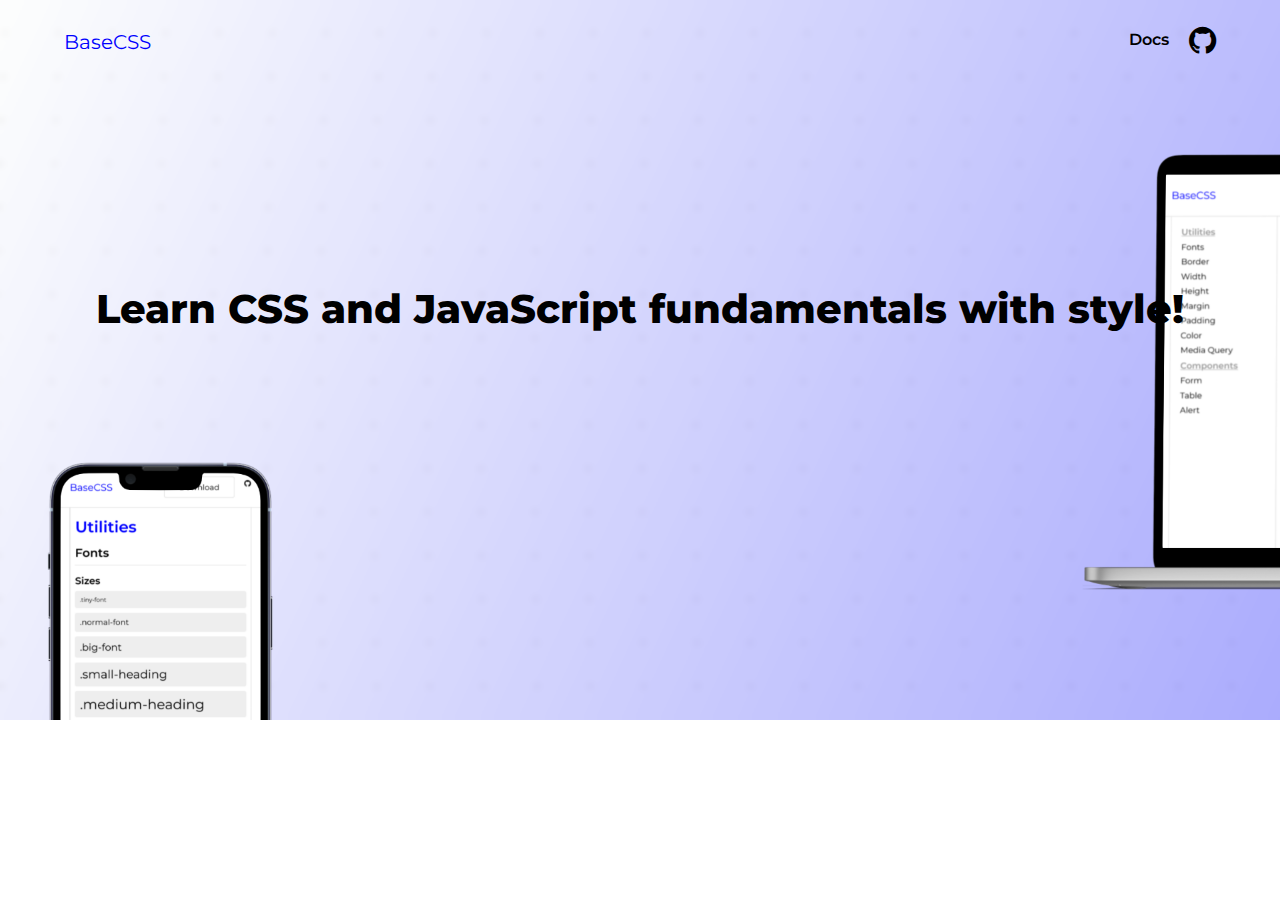
==== commit 7c7deed9: "Home background" ====
--- a/index.html
+++ b/index.html
@@ -5,23 +5,23 @@
     <meta http-equiv="X-UA-Compatible" content="IE=edge">
     <meta name="viewport" content="width=device-width, initial-scale=1.0">
     <link rel="stylesheet" href="style/style.css">
-    
     <!-- Font Awesome Icons -->
     <link rel="stylesheet" href="https://cdnjs.cloudflare.com/ajax/libs/font-awesome/4.7.0/css/font-awesome.css">
     <title>BaseCSS</title>
 </head>
-<body class="">
+<body>
     <!-- Nav -->
-    <nav class="border-b-thin">
-        <div class="container py-2">
+    <nav class="">
+        <div class="index-container py-2">
             <div class="nav flex">
                 <div class="nav-left py-1">
                     <h1 class="big-font font-blue">BaseCSS</h1>
                 </div>
                 <div class="nav-right ml-auto flex">
-                    <button class="bg-white py-1 px-3 border-thin action-btn">Download</button>
+                    <!-- <button class="bg-white py-1 px-3 border-thin action-btn font-blue">Download</button> -->
+                    <a href="docs.html" class="normal-font fw-thick py-1">Docs</a>
                     <div class="nav-right-icon">
-                        <i class="fa fa-github major-heading ml-2" aria-hidden="true"></i>
+                        <i class="fa fa-github major-heading ml-2 main-heading" aria-hidden="true"></i>
                     </div>
                 </div>
             </div>
@@ -29,1491 +29,23 @@
     </nav>
     <!-- Nav End -->
 
-    <!-- Main Body -->
-    <section id="main">
-        <!-- Back To Top Button -->
-        <button type="button" class="btt font-white fixed p-1 border-none" style="z-index: 99999; right: 10%; bottom: 10%; border-radius: 80px; background: #0000FF;"><a href="" class="font-white"><i class="fa fa-arrow-up"></i></a></button>
-        <!-- Container Start -->
-        <div class="container border-l-thin border-r-thin flex">
-            <!-- Side Nav Start -->
-            <div class="sidenav sticky h-screen h-100p w-20p p-2 border-l-none border-t-none border-b-thin border-r-none border-thin">
-                <ul>
-                    <li class="main-category mb-1 fw-thick font font-underline">Utilities</li>
-                    <li class="sub-category mb-1"><a href="#fonts">Fonts</a></li>
-                    <li class="sub-category mb-1"><a href="#border">Border</a></li>
-                    <li class="sub-category mb-1"><a href="#width">Width</a></li>
-                    <li class="sub-category mb-1"><a href="#height">Height</a></li>
-                    <li class="sub-category mb-1"><a href="#margin">Margin</a></li>
-                    <li class="sub-category mb-1"><a href="#padding">Padding</a></li>
-                    <li class="sub-category mb-1"><a href="#color">Color</a></li>
-                    <li class="sub-category mb-1"><a href="#media">Media Query</a></li>
-                    <li class="main-category mb-1 fw-thick font font-underline">Components</li>
-                    <li class="sub-category mb-1"><a href="#form">Form</a></li>
-                    <li class="sub-category mb-1"><a href="#table">Table</a></li>
-                    <li class="sub-category mb-1"><a href="#alert">Alert</a></li>
-                </ul>
-            </div>
-            <!-- Side Nav End -->
-            
-            <!-- Main Content Start -->
-            <div class="main-content p-2 w-100p border-l-thin">
+    <!-- Main Hero -->
 
-                <!-- Utilities Section Start -->
-                <section id="utilities" class="w-100p">
-                    <div class="section-heading mb-2">
-                        <h1 class="main-heading fw-thick mb-1 font-blue">Utilities</h1>
-                    </div>
-
-                    <!-- Font Section Start -->
-                    <div id="fonts" class="sub-section-heading mb-2 border-b-thin">
-                        <h2 class="small-heading fw-thick mb-1">Fonts</h2>
-                    </div>
-                    <!-- Font Size -->
-                    <div class="sub-section mb-4">
-                        <h3 class="big-font fw-thick mb-1">Sizes</h3>
-                        <div class="demo mb-1 p-1 w-100p">
-                          <p class="tiny-font">.tiny-font</p>
-                        </div>
-                        <div class="demo mb-1 p-1 w-100p">
-                            <p class="normal-font">.normal-font</p>
-                        </div>
-                        <div class="demo mb-1 p-1 w-100p">
-                            <p class="big-font">.big-font</p>
-                        </div>
-                        <div class="demo mb-1 p-1 w-100p">
-                            <h1 class="small-heading">.small-heading</h1>
-                        </div>
-                        <div class="demo mb-1 p-1 w-100p">
-                            <h1 class="medium-heading">.medium-heading</h1>
-                        </div>
-                        <div class="demo mb-1 p-1 w-100p">
-                            <h1 class="main-heading">.main-heading</h1>
-                        </div>
-                        <!-- Code Example -->
-                        <div class="code border-thin mt-2">
-                            <div class="code-heading p-1 border-b-thin">
-                                <h1 class="">HTML</h1>
-                            </div>
-                            <div class="code-text py-2 px-1">
-                            <!-- <pre> -->
-                                <code class="" data-lang="html">
-                                    <span><</span><span class="tag">p </span><span class="class">class</span><span>=</span><span class="class-name">"tiny-font"</span><span>></span><span>This is how to use a font sizing class.</span><span><</span><span><span>/</span><span class="tag">p</span>></span>
-                                </code>
-                            <!-- </pre> -->
-                            </div>
-                        </div>
-                    </div>
-                    <!-- Font Weight -->
-                    <div class="sub-section mb-4">
-                        <h3 class="big-font fw-thick mb-1">Weight</h3>
-                        <div class="demo mb-1 p-1 w-100p">
-                          <p class="fw-thin">.fw-thin</p>
-                        </div>
-                        <div class="demo mb-1 p-1 w-100p">
-                            <p class="fw-normal">.fw-normal</p>
-                        </div>
-                        <div class="demo mb-1 p-1 w-100p">
-                            <p class="fw-thick">.fw-thick</p>
-                        </div>
-                        <div class="demo p-1 w-100p">
-                            <p class="fw-extra-thick">.fw-extra-thick</p>
-                        </div>
-                        <!-- Code Example -->
-                        <div class="code border-thin mt-2">
-                            <div class="code-heading p-1 border-b-thin">
-                                <h1 class="">HTML</h1>
-                            </div>
-                            <div class="code-text py-2 px-1">
-                            <!-- <pre> -->
-                                <code class="" data-lang="html">
-                                    <span><</span><span class="tag">p </span><span class="class">class</span><span>=</span><span class="class-name">"fw-extra-thick"</span><span>></span><span>This is how to use a font weight class.</span><span><</span><span><span>/</span><span class="tag">p</span>></span>
-                                </code>
-                            <!-- </pre> -->
-                            </div>
-                        </div>
-                    </div>
-                    <!-- Font Align -->
-                    <div class="sub-section mb-4">
-                        <h3 class="big-font fw-thick mb-1">Align</h3>
-                        <div class="demo mb-1 p-1 w-100p">
-                          <p class="font-left">.font-left</p>
-                        </div>
-                        <div class="demo mb-1 p-1 w-100p">
-                            <p class="font-center">.font-center</p>
-                        </div>
-                        <div class="demo mb-1 p-1 w-100p">
-                            <p class="font-right">.font-right</p>
-                        </div>
-                        <!-- Code Example -->
-                        <div class="code border-thin mt-2">
-                            <div class="code-heading p-1 border-b-thin">
-                                <h1 class="">HTML</h1>
-                            </div>
-                            <div class="code-text py-2 px-1">
-                            <!-- <pre> -->
-                                <code class="" data-lang="html">
-                                    <span><</span><span class="tag">p </span><span class="class">class</span><span>=</span><span class="class-name">"font-left"</span><span>></span><span>This is how to use a font align
-                                         class.</span><span><</span><span><span>/</span><span class="tag">p</span>></span>
-                                </code>
-                            <!-- </pre> -->
-                            </div>
-                        </div>
-                    </div>
-                    <!-- Font Section End -->
-
-                    <!-- Border Start -->
-                    <div id="border" class="sub-section-heading mb-2 border-b-thin">
-                        <h2 class="small-heading fw-thick mb-1">Border</h2>
-                    </div>
-                    <!-- Border-Width -->
-                    <div class="sub-section mb-4">
-                        <h3 class="big-font fw-thick mb-1">Width</h3>
-                        <div class="demo mb-1 p-1 border-none w-100p">
-                            <p class="">.border-none</p>
-                        </div>
-                        <div class="demo mb-1 p-1 border-thin border-black w-100p">
-                            <p class="">.border-thin</p>
-                        </div>
-                        <div class="demo mb-1 p-1 border-thick border-black w-100p">
-                            <p class="">.border-thick</p>
-                        </div>
-                        <!-- Code Example -->
-                        <div class="code border-thin mt-2">
-                            <div class="code-heading p-1 border-b-thin">
-                                <h1 class="">HTML</h1>
-                            </div>
-                            <div class="code-text py-2 px-1">
-                            <!-- <pre> -->
-                                <code class="" data-lang="html">
-                                    <span><</span><span class="tag">div </span><span class="class">class</span><span>=</span><span class="class-name">"border-thin"</span><span>></span><span>This is how to use a 1px border-width class .</span><span><</span><span><span>/</span><span class="tag">p</span>></span>
-                                </code>
-                            <!-- </pre> -->
-                            </div>
-                        </div>
-                    </div>
-                    <!-- Border-Width End-->
-                    <!-- Border-Side -->
-                    <div class="sub-section mb-4">
-                        <h3 class="big-font fw-thick mb-1">Side</h3>
-                        <div class="demo mb-1 p-1 border-black border-thin border-l-none w-100p">
-                            <p class="">.border-l-none</p>
-                        </div>
-                        <div class="demo mb-1 p-1 border-black border-l-thin w-100p">
-                            <p class="">.border-l-thin</p>
-                        </div>
-                        <div class="demo mb-1 p-1 border-black border-l-thick w-100p">
-                            <p class="">.border-l-thick</p>
-                        </div>
-                        <div class="demo mb-1 p-1 border-black border-thin border-r-none w-100p">
-                            <p class="">.border-r-none</p>
-                        </div>
-                        <div class="demo mb-1 p-1 border-black border-r-thin w-100p">
-                            <p class="">.border-r-thin</p>
-                        </div>
-                        <div class="demo mb-1 p-1 border-black border-r-thick w-100p">
-                            <p class="">.border-r-thick</p>
-                        </div>
-                        <div class="demo mb-1 p-1 border-black border-thin border-t-none w-100p">
-                            <p class="">.border-t-none</p>
-                        </div>
-                        <div class="demo mb-1 p-1 border-black border-t-thin w-100p">
-                            <p class="">.border-t-thin</p>
-                        </div>
-                        <div class="demo mb-1 p-1 border-black border-t-thick w-100p">
-                            <p class="">.border-t-thick</p>
-                        </div>
-                        <div class="demo mb-1 p-1 border-black border-thin border-b-none w-100p">
-                            <p class="">.border-b-none</p>
-                        </div>
-                        <div class="demo mb-1 p-1 border-black border-b-thin w-100p">
-                            <p class="">.border-b-thin</p>
-                        </div>
-                        <div class="demo mb-1 p-1 border-black border-b-thick w-100p">
-                            <p class="">.border-b-thick</p>
-                        </div>
-                        <!-- Code Example -->
-                        <div class="code border-thin mt-2">
-                            <div class="code-heading p-1 border-b-thin">
-                                <h1 class="">HTML</h1>
-                            </div>
-                            <div class="code-text py-2 px-1">
-                            <!-- <pre> -->
-                                <code class="" data-lang="html">
-                                    <span><</span><span class="tag">div </span><span class="class">class</span><span>=</span><span class="class-name">"border-l-thick"</span><span>></span><span>This is how to use a 2px border class on the left.</span><span><</span><span><span>/</span><span class="tag">p</span>></span>
-                                </code>
-                            <!-- </pre> -->
-                            </div>
-                        </div>
-                    </div>
-                    <!-- Border-Side End-->
-                    <!-- Border End -->
-
-                    <!-- Width Start -->
-                    <div id="width" class="sub-section-heading mb-2 border-b-thin">
-                        <h2 class="small-heading fw-thick mb-1">Width</h2>
-                    </div>
-                    <!-- Width Percentage -->
-                    <div class="sub-section mb-4">
-                        <h3 class="big-font fw-thick mb-1">Percentage</h3>
-                        <div class="demo mb-1 p-1 border-none w-100p">
-                            <p class="">.w-100p</p>
-                        </div>
-                        <div class="demo mb-1 p-1 border-none w-90p">
-                            <p class="">.w-90p</p>
-                        </div>
-                        <div class="demo mb-1 p-1 border-none w-80p">
-                            <p class="">.w-80p</p>
-                        </div>
-                        <div class="demo mb-1 p-1 border-none w-70p">
-                            <p class="">.w-70p</p>
-                        </div>
-                        <div class="demo mb-1 p-1 border-none w-60p">
-                            <p class="">.w-60p</p>
-                        </div>
-                        <div class="demo mb-1 p-1 border-none w-50p">
-                            <p class="">.w-50p</p>
-                        </div>
-                        <div class="demo mb-1 p-1 border-none w-40p">
-                            <p class="">.w-40p</p>
-                        </div>
-                        <div class="demo mb-1 p-1 border-none w-30p">
-                            <p class="">.w-30p</p>
-                        </div>
-                        <div class="demo mb-1 p-1 border-none w-20p">
-                            <p class="">.w-20p</p>
-                        </div>
-                        <div class="demo mb-1 p-1 border-none w-10p">
-                            <p class="">.w-10p</p>
-                        </div>
-                        <!-- Code Example -->
-                        <div class="code border-thin mt-2">
-                            <div class="code-heading p-1 border-b-thin">
-                                <h1 class="">HTML</h1>
-                            </div>
-                            <div class="code-text py-2 px-1">
-                            <!-- <pre> -->
-                                <code class="" data-lang="html">
-                                    <span><</span><span class="tag">div </span><span class="class">class</span><span>=</span><span class="class-name">"w-10p"</span><span>></span><span>This is how to use 10% width class.</span><span><</span><span><span>/</span><span class="tag">p</span>></span>
-                                </code>
-                            <!-- </pre> -->
-                            </div>
-                        </div>
-                    </div>
-                    <!-- Width Percentage End-->
-                    <!-- Width Pixels -->
-                    <div class="sub-section mb-4">
-                        <h3 class="big-font fw-thick mb-1">Pixels</h3>
-                        <div class="width-bar flex">
-                            <div class="demo mb-1 p-1 border-none w-4"></div>
-                            <p class="ml-2">.w-4</p>
-                        </div>
-                        <div class="width-bar flex">
-                            <div class="demo mb-1 p-1 border-none w-3"></div>
-                            <p class="ml-2">.w-3</p>
-                        </div>
-                        <div class="width-bar flex">
-                            <div class="demo mb-1 p-1 border-none w-2"></div>
-                            <p class="ml-2">.w-2</p>
-                        </div>
-                        <div class="width-bar flex">
-                            <div class="demo mb-1 py-1  border-none w-1"></div>
-                            <p class="ml-2">.w-1</p>
-                        </div>
-                        <!-- Code Example -->
-                        <div class="code border-thin mt-2">
-                            <div class="code-heading p-1 border-b-thin">
-                                <h1 class="">HTML</h1>
-                            </div>
-                            <div class="code-text py-2 px-1">
-                            <!-- <pre> -->
-                                <code class="" data-lang="html">
-                                    <span><</span><span class="tag">div </span><span class="class">class</span><span>=</span><span class="class-name">"w-1"</span><span>></span><span>This is how to use a 10px width class .</span><span><</span><span><span>/</span><span class="tag">p</span>></span>
-                                </code>
-                            <!-- </pre> -->
-                            </div>
-                        </div>
-                    </div>
-                    <!-- Width Pixels End-->
-                    <!-- Width End -->
-
-                    <!-- Height Start -->
-                    <div id="#height" class="sub-section-heading mb-2 border-b-thin">
-                        <h2 class="small-heading fw-thick mb-1">Height</h2>
-                    </div>
-                    <!-- Height Percentage -->
-                    <div class="sub-section mb-4">
-                        <h3 class="big-font fw-thick mb-1">Percentage</h3>
-                        <div class="height-demo flex mb-1 border-none w-100p">
-                            <div class="demo height-demo-child h-100p">
-                                <p class="font-center mt-4">.h-100p</p>
-                            </div>
-                            <div class="demo height-demo-child h-90p">
-                                <p class="font-center mt-4">.h-90p</p>
-                            </div>
-                            <div class="demo height-demo-child h-80p">
-                                <p class="font-center mt-4">.h-80p</p>
-                            </div>
-                            <div class="demo height-demo-child h-70p">
-                                <p class="font-center mt-4">.h-70p</p>
-                            </div>
-                            <div class="demo height-demo-child h-60p">
-                                <p class="font-center mt-4">.h-60p</p>
-                            </div>
-                            <div class="demo height-demo-child h-50p">
-                                <p class="font-center mt-4">.h-50p</p>
-                            </div>
-                            <div class="demo height-demo-child h-40p">
-                                <p class="font-center mt-4">.h-40p</p>
-                            </div>
-                            <div class="demo height-demo-child h-30p">
-                                <p class="font-center mt-4">.h-30p</p>
-                            </div>
-                            <div class="demo height-demo-child h-20p">
-                                <p class="font-center mt-4">.h-20p</p>
-                            </div>
-                            <div class="demo height-demo-child h-10p">
-                                <p class="font-center mt-1">.h-10p</p>
-                            </div>
-                        </div>
-                        
-                        <!-- Code Example -->
-                        <div class="code border-thin mt-2">
-                            <div class="code-heading p-1 border-b-thin">
-                                <h1 class="">HTML</h1>
-                            </div>
-                            <div class="code-text py-2 px-1">
-                            <!-- <pre> -->
-                                <code class="" data-lang="html">
-                                    <span><</span><span class="tag">div </span><span class="class">class</span><span>=</span><span class="class-name">"h-40p"</span><span>></span><span>This is how to use 40% height class.</span><span><</span><span><span>/</span><span class="tag">p</span>></span>
-                                </code>
-                            <!-- </pre> -->
-                            </div>
-                        </div>
-                    </div>
-                    <!-- Height Percentage End-->
-                    <!-- Height Pixels -->
-                    <div class="sub-section mb-4">
-                        <h3 class="big-font fw-thick mb-1">Pixels</h3>
-                        <div class="flex height-pixels mb-1 border-none">
-                            <div class="hp w-10p">
-                                <p class="font-center mx-1">.h-4</p>
-                                <div class="demo height-demo-child h-4 w-100p"></div>
-                            </div>
-                            <div class="hp w-10p">
-                                <p class="font-center mx-1">.h-3</p>
-                                <div class="demo height-demo-child h-3 w-100p"></div>
-                            </div>
-                            <div class="hp w-10p">
-                                <p class="font-center mx-1">.h-2</p>
-                                <div class="demo height-demo-child h-2 w-100p"></div>
-                            </div>
-                            <div class="hp w-10p">
-                                <p class="font-center mx-1">.h-1</p>
-                                <div class="demo height-demo-child h-1 w-100p"></div>
-                            </div>
-                        </div>
-                        <!-- Code Example -->
-                        <div class="code border-thin mt-2">
-                            <div class="code-heading p-1 border-b-thin">
-                                <h1 class="">HTML</h1>
-                            </div>
-                            <div class="code-text py-2 px-1">
-                            <!-- <pre> -->
-                                <code class="" data-lang="html">
-                                    <span><</span><span class="tag">div </span><span class="class">class</span><span>=</span><span class="class-name">"h-2"</span><span>></span><span>This is how to use 20px height class.</span><span><</span><span><span>/</span><span class="tag">p</span>></span>
-                                </code>
-                            <!-- </pre> -->
-                            </div>
-                        </div>
-                    </div>
-                    <!-- Height Pixels End-->
-                    <!-- Height End -->
-
-                    <!-- Margin Start -->
-                    <div id="margin" class="sub-section-heading mb-2 border-b-thin">
-                        <h2 class="small-heading fw-thick mb-1">Margin</h2>
-                    </div>
-                    <!-- Margin Top -->
-                    <div class="sub-section mb-4">
-                        <h3 class="big-font fw-thick mb-1">Top</h3>
-                        <div class="flex height-pixels mb-1 border-none">
-                            <div class="hp w-10p">
-                                <p class="font-center mx-1">&#8593</p>
-                                <div class="demo height-demo-child h-4 w-100p mt-4 py-1">
-                                    <p class="font-center mx-1">.mt-4</p>
-                                </div>
-                            </div>
-                            <div class="hp w-10p">
-                                <p class="font-center mx-1">&#8593</p>
-                                <div class="demo height-demo-child h-4 w-100p mt-3 py-1">
-                                    <p class="font-center mx-1">.mt-3</p>
-                                </div>
-                            </div>
-                            <div class="hp w-10p">
-                                <p class="font-center mx-1">&#8593</p>
-                                <div class="demo height-demo-child h-4 w-100p mt-2 py-1">
-                                    <p class="font-center mx-1">.mt-2</p>
-                                </div>
-                            </div>
-                            <div class="hp w-10p">
-                                <p class="font-center mx-1">&#8593</p>
-                                <div class="demo height-demo-child h-4 w-100p mt-1 py-1">
-                                    <p class="font-center mx-1">.mt-1</p>
-                                </div>
-                            </div>
-                            <div class="hp w-10p">
-                                <p class="font-center mx-1">&#8593</p>
-                                <div class="demo height-demo-child h-4 w-100p mt-0 py-1">
-                                    <p class="font-center mx-1">.mt-0</p>
-                                </div>
-                            </div>
-                        </div>
-                        <!-- Code Example -->
-                        <div class="code border-thin mt-2">
-                            <div class="code-heading p-1 border-b-thin">
-                                <h1 class="">HTML</h1>
-                            </div>
-                            <div class="code-text py-2 px-1">
-                            <!-- <pre> -->
-                                <code class="" data-lang="html">
-                                    <span><</span><span class="tag">p </span><span class="class">class</span><span>=</span><span class="class-name">"mt-2"</span><span>></span><span>This is how to use a margin-top class of 20px.</span><span><</span><span><span>/</span><span class="tag">p</span>></span>
-                                </code>
-                            <!-- </pre> -->
-                            </div>
-                        </div>
-                    </div>
-                    <!-- Margin Right -->
-                    <div class="sub-section mb-4">
-                        <h3 class="big-font fw-thick mb-1">Right</h3>
-                        <div class="width-bar flex">
-                            <div class="demo mb-1 p-1 border-none ml-auto mr-4"><p>.mr-4</p></div>
-                            <p class="py-1">&#8594</p> 
-                        </div>
-                        <div class="width-bar flex">
-                            <div class="demo mb-1 p-1 border-none ml-auto mr-3"><p>.mr-3</p></div>
-                            <p class="py-1">&#8594</p> 
-                        </div>
-                        <div class="width-bar flex">
-                            <div class="demo mb-1 p-1 border-none ml-auto mr-2"><p>.mr-2</p></div>
-                            <p class="py-1">&#8594</p> 
-                        </div>
-                        <div class="width-bar flex">
-                            <div class="demo mb-1 p-1 border-none ml-auto mr-1"><p>.mr-1</p></div>
-                            <p class="py-1">&#8594</p> 
-                        </div>
-                        <div class="width-bar flex">
-                            <div class="demo mb-1 p-1 border-none ml-auto mr-0"><p>.mr-0</p></div>
-                            <p class="py-1">&#8594</p> 
-                        </div>
-                        <!-- Code Example -->
-                        <div class="code border-thin mt-2">
-                            <div class="code-heading p-1 border-b-thin">
-                                <h1 class="">HTML</h1>
-                            </div>
-                            <div class="code-text py-2 px-1">
-                            <!-- <pre> -->
-                                <code class="" data-lang="html">
-                                    <span><</span><span class="tag">p </span><span class="class">class</span><span>=</span><span class="class-name">"mr-3"</span><span>></span><span>This is how to use a margin-right class of 30px.</span><span><</span><span><span>/</span><span class="tag">p</span>></span>
-                                </code>
-                            <!-- </pre> -->
-                            </div>
-                        </div>
-                    </div>
-                    <!-- Margin Bottom-->
-                    <div class="sub-section mb-4">
-                        <h3 class="big-font fw-thick mb-1">Bottom</h3>
-                        <div class="flex height-pixels mb-1 border-none">
-                            <div class="hp w-10p">
-                                <div class="demo height-demo-child h-4 w-100p mb-4 py-1">
-                                    <p class="font-center mx-1">.mb-4</p>
-                                </div>
-                                <p class="font-center mx-1">&#8595</p>
-                            </div>
-                            <div class="hp w-10p">
-                                <div class="demo height-demo-child h-4 w-100p mb-3 py-1">
-                                    <p class="font-center mx-1">.mb-3</p>
-                                </div>
-                                <p class="font-center mx-1">&#8595</p>
-                            </div>
-                            <div class="hp w-10p">
-                                <div class="demo height-demo-child h-4 w-100p mb-2 py-1">
-                                    <p class="font-center mx-1">.mb-2</p>
-                                </div>
-                                <p class="font-center mx-1">&#8595</p>
-                            </div>
-                            <div class="hp w-10p">
-                                <div class="demo height-demo-child h-4 w-100p mb-1 py-1">
-                                    <p class="font-center mx-1">.mb-1</p>
-                                </div>
-                                <p class="font-center mx-1">&#8595</p>
-                            </div>
-                            <div class="hp w-10p">
-                                <div class="demo height-demo-child h-4 w-100p mb-0 py-1">
-                                    <p class="font-center mx-1">.mb-0</p>
-                                </div>
-                                <p class="font-center mx-1">&#8595</p>
-                            </div>
-                        </div>
-                        <!-- Code Example -->
-                        <div class="code border-thin mt-2">
-                            <div class="code-heading p-1 border-b-thin">
-                                <h1 class="">HTML</h1>
-                            </div>
-                            <div class="code-text py-2 px-1">
-                            <!-- <pre> -->
-                                <code class="" data-lang="html">
-                                    <span><</span><span class="tag">p </span><span class="class">class</span><span>=</span><span class="class-name">"mb-4"</span><span>></span><span>This is how to use a margin-bottom class of 40px.</span><span><</span><span><span>/</span><span class="tag">p</span>></span>
-                                </code>
-                            <!-- </pre> -->
-                            </div>
-                        </div>
-                    </div>
-                    <!-- Margin Left -->
-                    <div class="sub-section mb-4">
-                        <h3 class="big-font fw-thick mb-1">Left</h3>
-                        <div class="width-bar flex">
-                            <p class="py-1">&#8592</p>
-                            <div class="demo mb-1 p-1 border-none ml-4"><p>.ml-4</p></div> 
-                        </div>
-                        <div class="width-bar flex">
-                            <p class="py-1">&#8592</p>
-                            <div class="demo mb-1 p-1 border-none ml-3"><p>.ml-3</p></div>
-                        </div>
-                        <div class="width-bar flex">
-                            <p class="py-1">&#8592</p>
-                            <div class="demo mb-1 p-1 border-none ml-2"><p>.ml-2</p></div>
-                        </div>
-                        <div class="width-bar flex">
-                            <p class="py-1">&#8592</p>
-                            <div class="demo mb-1 p-1  border-none ml-1"><p>.ml-1</p></div>
-                        </div>
-                        <div class="width-bar flex">
-                            <p class="py-1">&#8592</p>
-                            <div class="demo mb-1 p-1  border-none ml-0"><p>.ml-0</p></div>
-                        </div>
-                        <!-- Code Example -->
-                        <div class="code border-thin mt-2">
-                            <div class="code-heading p-1 border-b-thin">
-                                <h1 class="">HTML</h1>
-                            </div>
-                            <div class="code-text py-2 px-1">
-                            <!-- <pre> -->
-                                <code class="" data-lang="html">
-                                    <span><</span><span class="tag">p </span><span class="class">class</span><span>=</span><span class="class-name">"ml-1"</span><span>></span><span>This is how to use a margin-left class of 10px.</span><span><</span><span><span>/</span><span class="tag">p</span>></span>
-                                </code>
-                            <!-- </pre> -->
-                            </div>
-                        </div>
-                    </div>
-                    <!-- Margin y-axis -->
-                    <div class="sub-section mb-4">
-                        <h3 class="big-font fw-thick mb-1">Y-axis</h3>
-                        <div class="flex height-pixels mb-1 border-none">
-                            <div class="hp w-10p">
-                                <p class="font-center mx-1">&#8593</p>
-                                <div class="demo height-demo-child h-4 w-100p my-4 py-1">
-                                    <p class="font-center mx-1">.my-4</p>
-                                </div>
-                                <p class="font-center mx-1">&#8595</p>
-                            </div>
-                            <div class="hp w-10p">
-                                <p class="font-center mx-1">&#8593</p>
-                                <div class="demo height-demo-child h-4 w-100p my-3 py-1">
-                                    <p class="font-center mx-1">.my-3</p>
-                                </div>
-                                <p class="font-center mx-1">&#8595</p>
-                            </div>
-                            <div class="hp w-10p">
-                                <p class="font-center mx-1">&#8593</p>
-                                <div class="demo height-demo-child h-4 w-100p my-2 py-1">
-                                    <p class="font-center mx-1">.my-2</p>
-                                </div>
-                                <p class="font-center mx-1">&#8595</p>
-                            </div>
-                            <div class="hp w-10p">
-                                <p class="font-center mx-1">&#8593</p>
-                                <div class="demo height-demo-child h-4 w-100p my-1 py-1">
-                                    <p class="font-center mx-1">.my-1</p>
-                                </div>
-                                <p class="font-center mx-1">&#8595</p>
-                            </div>
-                            <div class="hp w-10p">
-                                <p class="font-center mx-1">&#8593</p>
-                                <div class="demo height-demo-child h-4 w-100p my-0 py-1">
-                                    <p class="font-center mx-1">.mb-0</p>
-                                </div>
-                                <p class="font-center mx-1">&#8595</p>
-                            </div>
-                        </div>
-                        <!-- Code Example -->
-                        <div class="code border-thin mt-2">
-                            <div class="code-heading p-1 border-b-thin">
-                                <h1 class="">HTML</h1>
-                            </div>
-                            <div class="code-text py-2 px-1">
-                            <!-- <pre> -->
-                                <code class="" data-lang="html">
-                                    <span><</span><span class="tag">p </span><span class="class">class</span><span>=</span><span class="class-name">"my-2"</span><span>></span><span>This is how to use a margin class for both top and bottom of 20px.</span><span><</span><span><span>/</span><span class="tag">p</span>></span>
-                                </code>
-                            <!-- </pre> -->
-                            </div>
-                        </div>
-                    </div>
-                    <!-- Margin x-axis -->
-                    <div class="sub-section mb-4">
-                        <h3 class="big-font fw-thick mb-1">X-axis</h3>
-                        <div class="width-bar flex">
-                            <p class="py-1">&#8592</p>
-                            <div class="demo mb-1 p-1 border-none mx-4"><p class="">.mx-4</p></div>
-                            <p class="py-1">&#8594</p>
-                        </div>
-                        <div class="width-bar flex">
-                            <p class="py-1">&#8592</p>
-                            <div class="demo mb-1 p-1 border-none mx-3"><p class="">.mx-3</p></div>
-                            <p class="py-1">&#8594</p>
-                        </div>
-                        <div class="width-bar flex">
-                            <p class="py-1">&#8592</p>
-                            <div class="demo mb-1 p-1 border-none mx-2"><p class="">.mx-2</p></div>
-                            <p class="py-1">&#8594</p>
-                        </div>
-                        <div class="width-bar flex">
-                            <p class="py-1">&#8592</p>
-                            <div class="demo mb-1 p-1 border-none mx-1"><p class="">.mx-1</p></div>
-                            <p class="py-1">&#8594</p>
-                        </div>
-                        <div class="width-bar flex">
-                            <p class="py-1">&#8592</p>
-                            <div class="demo mb-1 p-1 border-none mx-0"><p class="">.mx-0</p></div>
-                            <p class="py-1">&#8594</p>
-                        </div>
-                        <!-- Code Example -->
-                        <div class="code border-thin mt-2">
-                            <div class="code-heading p-1 border-b-thin">
-                                <h1 class="">HTML</h1>
-                            </div>
-                            <div class="code-text py-2 px-1">
-                            <!-- <pre> -->
-                                <code class="" data-lang="html">
-                                    <span><</span><span class="tag">p </span><span class="class">class</span><span>=</span><span class="class-name">"mx-4"</span><span>></span><span>This is how to use a margin class for both left and right of 40px.</span><span><</span><span><span>/</span><span class="tag">p</span>></span>
-                                </code>
-                            <!-- </pre> -->
-                            </div>
-                        </div>
-                    </div>
-                    <!-- Margin End -->
-
-                    <!-- Padding Start -->
-                    <div id="padding" class="sub-section-heading mb-2 border-b-thin">
-                        <h2 class="small-heading fw-thick mb-1">Padding</h2>
-                    </div>
-                    <!-- Padding Top -->
-                    <div class="sub-section mb-4">
-                        <h3 class="big-font fw-thick mb-1">Top</h3>
-                        <div class="flex height-pixels mb-1 border-none">
-                            <div class="hp w-10p">
-                                <div class="demo height-demo-child w-100p pt-4 pb-1">
-                                    <p class="font-center mx-1">&#8593</p>
-                                    <p class="font-center mx-1">.pt-4</p>
-                                </div>
-                            </div>
-                            <div class="hp w-10p">
-                                <div class="demo height-demo-child w-100p pt-3 pb-1">
-                                    <p class="font-center mx-1">&#8593</p>
-                                    <p class="font-center mx-1">.pt-3</p>
-                                </div>
-                            </div>
-                            <div class="hp w-10p">
-                                <div class="demo height-demo-child w-100p pt-2 pb-1">
-                                    <p class="font-center mx-1">&#8593</p>
-                                    <p class="font-center mx-1">.pt-2</p>
-                                </div>
-                            </div>
-                            <div class="hp w-10p">
-                                <div class="demo height-demo-child w-100p pt-1 pb-1">
-                                    <p class="font-center mx-1">&#8593</p>
-                                    <p class="font-center mx-1">.pt-1</p>
-                                </div>
-                            </div>
-                            <div class="hp w-10p">
-                                <div class="demo height-demo-child w-100p pt-0 pb-1">
-                                    <p class="font-center mx-1">&#8593</p>
-                                    <p class="font-center mx-1">.pt-0</p>
-                                </div>
-                            </div>
-                        </div>
-                        <!-- Code Example -->
-                        <div class="code border-thin mt-2">
-                            <div class="code-heading p-1 border-b-thin">
-                                <h1 class="">HTML</h1>
-                            </div>
-                            <div class="code-text py-2 px-1">
-                            <!-- <pre> -->
-                                <code class="" data-lang="html">
-                                    <span><</span><span class="tag">p </span><span class="class">class</span><span>=</span><span class="class-name">"pt-2"</span><span>></span><span>This is how to use a padding-top class of 20px.</span><span><</span><span><span>/</span><span class="tag">p</span>></span>
-                                </code>
-                            <!-- </pre> -->
-                            </div>
-                        </div>
-                    </div>
-                    <!-- Padding Right -->
-                    <div class="sub-section mb-4">
-                        <h3 class="big-font fw-thick mb-1">Right</h3>
-                        <div class="width-bar flex">
-                            <div class="flex demo mb-1 p-1 border-none">
-                                <p class="pr-4">.pr-4</p>
-                                <p>&#8594</p>
-                            </div> 
-                        </div>
-                        <div class="width-bar flex">
-                            <div class="flex demo mb-1 p-1 border-none">
-                                <p class="pr-3">.pr-3</p>
-                                <p>&#8594</p>
-                            </div> 
-                        </div>
-                        <div class="width-bar flex">
-                            <div class="flex demo mb-1 p-1 border-none">
-                                <p class="pr-2">.pr-2</p>
-                                <p>&#8594</p>
-                            </div> 
-                        </div>
-                        <div class="width-bar flex">
-                            <div class="flex demo mb-1 p-1 border-none">
-                                <p class="pr-1">.pr-1</p>
-                                <p>&#8594</p>
-                            </div> 
-                        </div>
-                        <div class="width-bar flex">
-                            <div class="flex demo mb-1 p-1 border-none">
-                                <p class="pr-0">.pr-0</p>
-                                <p>&#8594</p>
-                            </div> 
-                        </div>
-                        <!-- Code Example -->
-                        <div class="code border-thin mt-2">
-                            <div class="code-heading p-1 border-b-thin">
-                                <h1 class="">HTML</h1>
-                            </div>
-                            <div class="code-text py-2 px-1">
-                            <!-- <pre> -->
-                                <code class="" data-lang="html">
-                                    <span><</span><span class="tag">p </span><span class="class">class</span><span>=</span><span class="class-name">"pr-3"</span><span>></span><span>This is how to use a padding-right class of 30px.</span><span><</span><span><span>/</span><span class="tag">p</span>></span>
-                                </code>
-                            <!-- </pre> -->
-                            </div>
-                        </div>
-                    </div>
-                    <!-- Padding Bottom -->
-                    <div class="sub-section mb-4">
-                        <h3 class="big-font fw-thick mb-1">Bottom</h3>
-                        <div class="flex height-pixels mb-1 border-none">
-                            <div class="hp w-10p">
-                                <div class="demo height-demo-child w-100p pb-4 pt-1">
-                                    <p class="font-center mx-1">.pb-4</p>
-                                    <p class="font-center mx-1">&#8595</p>
-                                </div>
-                            </div>
-                            <div class="hp w-10p">
-                                <div class="demo height-demo-child w-100p pb-3 pt-1">
-                                    <p class="font-center mx-1">.pb-3</p>
-                                    <p class="font-center mx-1">&#8595</p>
-                                </div>
-                            </div>
-                            <div class="hp w-10p">
-                                <div class="demo height-demo-child w-100p pb-2 pt-1">
-                                    <p class="font-center mx-1">.pb-2</p>
-                                    <p class="font-center mx-1">&#8595</p>
-                                </div>
-                            </div>
-                            <div class="hp w-10p">
-                                <div class="demo height-demo-child w-100p pb-1 pt-1">
-                                    <p class="font-center mx-1">.pb-1</p>
-                                    <p class="font-center mx-1">&#8595</p>
-                                </div>
-                            </div>
-                            <div class="hp w-10p">
-                                <div class="demo height-demo-child w-100p pb-0 pt-1">
-                                    <p class="font-center mx-1">.pb-0</p>
-                                    <p class="font-center mx-1">&#8595</p>
-                                </div>
-                            </div>
-                        </div>
-                        <!-- Code Example -->
-                        <div class="code border-thin mt-2">
-                            <div class="code-heading p-1 border-b-thin">
-                                <h1 class="">HTML</h1>
-                            </div>
-                            <div class="code-text py-2 px-1">
-                            <!-- <pre> -->
-                                <code class="" data-lang="html">
-                                    <span><</span><span class="tag">p </span><span class="class">class</span><span>=</span><span class="class-name">"pb-4"</span><span>></span><span>This is how to use a padding-bottom class of 40px.</span><span><</span><span><span>/</span><span class="tag">p</span>></span>
-                                </code>
-                            <!-- </pre> -->
-                            </div>
-                        </div>
-                    </div>
-                    <!-- Padding Left -->
-                    <div class="sub-section mb-4">
-                        <h3 class="big-font fw-thick mb-1">Left</h3>
-                        <div class="width-bar flex">
-                            <div class="flex demo mb-1 p-1 border-none">
-                                <p>&#8592</p>
-                                <p class="pl-4">.pl-4</p>
-                            </div> 
-                        </div>
-                        <div class="width-bar flex">
-                            <div class="flex demo mb-1 p-1 border-none">
-                                <p>&#8592</p>
-                                <p class="pl-3">.pl-3</p>
-                            </div> 
-                        </div>
-                        <div class="width-bar flex">
-                            <div class="flex demo mb-1 p-1 border-none">
-                                <p>&#8592</p>
-                                <p class="pl-2">.pl-2</p>
-                            </div> 
-                        </div>
-                        <div class="width-bar flex">
-                            <div class="flex demo mb-1 p-1 border-none">
-                                <p>&#8592</p>
-                                <p class="pl-1">.pl-1</p>
-                            </div> 
-                        </div>
-                        <div class="width-bar flex">
-                            <div class="flex demo mb-1 p-1 border-none">
-                                <p>&#8592</p>
-                                <p class="pl-0">.pl-0</p>
-                            </div> 
-                        </div>
-                        <!-- Code Example -->
-                        <div class="code border-thin mt-2">
-                            <div class="code-heading p-1 border-b-thin">
-                                <h1 class="">HTML</h1>
-                            </div>
-                            <div class="code-text py-2 px-1">
-                            <!-- <pre> -->
-                                <code class="" data-lang="html">
-                                    <span><</span><span class="tag">p </span><span class="class">class</span><span>=</span><span class="class-name">"pl-0"</span><span>></span><span>This is how to use a padding-left class of 0.</span><span><</span><span><span>/</span><span class="tag">p</span>></span>
-                                </code>
-                            <!-- </pre> -->
-                            </div>
-                        </div>
-                    </div>
-                    <!-- Padding Y-axis -->
-                    <div class="sub-section mb-4">
-                        <h3 class="big-font fw-thick mb-1">Y-axis</h3>
-                        <div class="flex height-pixels mb-1 border-none">
-                            <div class="hp w-10p">
-                                <div class="demo height-demo-child w-100p py-4">
-                                    <p class="font-center mx-1">&#8593</p>
-                                    <p class="font-center mx-1">.py-4</p>
-                                    <p class="font-center mx-1">&#8595</p>
-                                </div>
-                            </div>
-                            <div class="hp w-10p">
-                                <div class="demo height-demo-child w-100p py-3">
-                                    <p class="font-center mx-1">&#8593</p>
-                                    <p class="font-center mx-1">.py-3</p>
-                                    <p class="font-center mx-1">&#8595</p>
-                                </div>
-                            </div>
-                            <div class="hp w-10p">
-                                <div class="demo height-demo-child w-100p py-2">
-                                    <p class="font-center mx-1">&#8593</p>
-                                    <p class="font-center mx-1">.py-2</p>
-                                    <p class="font-center mx-1">&#8595</p>
-                                </div>
-                            </div>
-                            <div class="hp w-10p">
-                                <div class="demo height-demo-child w-100p py-1">
-                                    <p class="font-center mx-1">&#8593</p>
-                                    <p class="font-center mx-1">.py-1</p>
-                                    <p class="font-center mx-1">&#8595</p>
-                                </div>
-                            </div>
-                            <div class="hp w-10p">
-                                <div class="demo height-demo-child w-100p py-0">
-                                    <p class="font-center mx-1">&#8593</p>
-                                    <p class="font-center mx-1">.py-0</p>
-                                    <p class="font-center mx-1">&#8595</p>
-                                </div>
-                            </div>
-                        </div>
-                        <!-- Code Example -->
-                        <div class="code border-thin mt-2">
-                            <div class="code-heading p-1 border-b-thin">
-                                <h1 class="">HTML</h1>
-                            </div>
-                            <div class="code-text py-2 px-1">
-                            <!-- <pre> -->
-                                <code class="" data-lang="html">
-                                    <span><</span><span class="tag">p </span><span class="class">class</span><span>=</span><span class="class-name">"py-1"</span><span>></span><span>This is how to use a padding class for both top and bottom of 10px.</span><span><</span><span><span>/</span><span class="tag">p</span>></span>
-                                </code>
-                            <!-- </pre> -->
-                            </div>
-                        </div>
-                    </div>
-                    <!-- Padding X-axis -->
-                    <div class="sub-section mb-4">
-                        <h3 class="big-font fw-thick mb-1">X-axis</h3>
-                        <div class="width-bar flex">
-                            <div class="flex demo mb-1 p-1 border-none">
-                                <p>&#8592</p>
-                                <p class="px-4">.px-4</p>
-                                <p>&#8594</p>
-                            </div> 
-                        </div>
-                        <div class="width-bar flex">
-                            <div class="flex demo mb-1 p-1 border-none">
-                                <p>&#8592</p>
-                                <p class="px-3">.px-3</p>
-                                <p>&#8594</p>
-                            </div>
-                        </div>
-                        <div class="width-bar flex">
-                            <div class="flex demo mb-1 p-1 border-none">
-                                <p>&#8592</p>
-                                <p class="px-2">.px-2</p>
-                                <p>&#8594</p>
-                            </div> 
-                        </div>
-                        <div class="width-bar flex">
-                            <div class="flex demo mb-1 p-1 border-none">
-                                <p>&#8592</p>
-                                <p class="px-1">.px-1</p>
-                                <p>&#8594</p>
-                            </div> 
-                        </div>
-                        <div class="width-bar flex">
-                            <div class="flex demo mb-1 p-1 border-none">
-                                <p>&#8592</p>
-                                <p class="px-0">.px-0</p>
-                                <p>&#8594</p>
-                            </div> 
-                        </div>
-                        <!-- Code Example -->
-                        <div class="code border-thin mt-2">
-                            <div class="code-heading p-1 border-b-thin">
-                                <h1 class="">HTML</h1>
-                            </div>
-                            <div class="code-text py-2 px-1">
-                            <!-- <pre> -->
-                                <code class="" data-lang="html">
-                                    <span><</span><span class="tag">p </span><span class="class">class</span><span>=</span><span class="class-name">"px-3"</span><span>></span><span>This is how to use a padding class for both left and right of 30px.</span><span><</span><span><span>/</span><span class="tag">p</span>></span>
-                                </code>
-                            <!-- </pre> -->
-                            </div>
-                        </div>
-                    </div>
-                    <!-- Padding End -->
-
-                    <!-- Color Section Start -->
-                    <div id="color" class="sub-section-heading mb-2 border-b-thin">
-                        <h2 class="small-heading fw-thick mb-1">Color</h2>
-                    </div>
-                    <!-- Font Color -->
-                    <div class="sub-section mb-4">
-                        <h3 class="big-font fw-thick mb-1">Font</h3>
-                        <!-- Font Color Row -->
-                        <div class="flex height-pixels mb-2 border-none">
-                            <div class="demo height-demo-child bg-black h-4 w-100p py-1">
-                                <p class="font-center font-white mx-1">.font-white</p>
-                            </div>
-                            <div class="demo height-demo-child h-4 w-100p py-1">
-                                <p class="font-center font-black mx-1">.font-black</p>
-                            </div>
-                            <div class="demo height-demo-child h-4 bg-black w-100p py-1">
-                                <p class="font-center font-red mx-1">.font-red</p>
-                            </div>
-                            <div class="demo height-demo-child h-4 bg-black w-100p py-1">
-                                <p class="font-center font-light-red mx-1">.font-light-red</p>
-                            </div>
-                            <div class="demo height-demo-child h-4 bg-black w-100p py-1">
-                                <p class="font-center font-deep-red mx-1">.font-deep-red</p>
-                            </div>
-                        </div>
-                        <!-- Font Color Row -->
-
-                        <!-- Font Color Row -->
-                        <div class="flex height-pixels mb-2 border-none">
-                            <div class="demo height-demo-child h-4 w-100p py-1">
-                                <p class="font-center font-green mx-1">.font-green</p>
-                            </div>
-                            <div class="demo height-demo-child bg-black w-100p py-1">
-                                <p class="font-center font-light-green">.font-light-green</p>
-                            </div>
-                            <div class="demo height-demo-child w-100p py-1">
-                                <p class="font-center font-deep-green">.font-deep-green</p>
-                            </div>
-                            <div class="demo height-demo-child h-4 w-100p py-1">
-                                <p class="font-center font-blue mx-1">.font-blue</p>
-                            </div>
-                            <div class="demo height-demo-child bg-black w-100p py-1">
-                                <p class="font-center font-light-blue">.font-light-blue</p>
-                            </div>
-                        </div>
-                        <!-- Font Color Row -->
-
-                        <!-- Font Color Row -->
-                        <div class="flex height-pixels mb-1 border-none">
-                            <div class="demo height-demo-child h-4 w-20p py-1" style="width: 147px;">
-                                <p class="font-deep-blue mx-1">.font-deep-blue</p>
-                            </div>
-                        </div>
-                        <!-- Font Color Row -->
-
-                        <!-- Code Example -->
-                        <div class="code border-thin mt-2">
-                            <div class="code-heading p-1 border-b-thin">
-                                <h1 class="">HTML</h1>
-                            </div>
-                            <div class="code-text py-2 px-1">
-                            <!-- <pre> -->
-                                <code class="" data-lang="html">
-                                    <span><</span><span class="tag">h6 </span><span class="class">class</span><span>=</span><span class="class-name">"font-blue"</span><span>></span><span>This is how to use a font coloring class.</span><span><</span><span><span>/</span><span class="tag">h6</span>></span>
-                                </code>
-                            <!-- </pre> -->
-                            </div>
-                        </div>
-                    </div>
-
-                    <!-- Background Color -->
-                    <div class="sub-section mb-4">
-                        <h3 class="big-font fw-thick mb-1">Background</h3>
-                        <!-- Background Color Row -->
-                        <div class="flex height-pixels mb-2 border-none">
-                            <div class="demo height-demo-child bg-black h-4 w-100p py-1">
-                                <p class="font-center font-white mx-1">.bg-black</p>
-                            </div>
-                            <div class="demo height-demo-child bg-white border-thin h-4 w-100p py-1">
-                                <p class="font-center font-black mx-1">.bg-white</p>
-                            </div>
-                            <div class="demo height-demo-child h-4 bg-light-red w-100p py-1">
-                                <p class="font-center font-black mx-1">.bg-light-red</p>
-                            </div>
-                            <div class="demo height-demo-child h-4 bg-deep-red w-100p py-1">
-                                <p class="font-center font-white mx-1">.bg-deep-red</p>
-                            </div>
-                            <div class="demo height-demo-child h-4 bg-light-green w-100p py-1">
-                                <p class="font-center mx-1">.bg-light-green</p>
-                            </div>
-                        </div>
-                        <!-- Background Color Row -->
-
-                        <!-- Background Color Row -->
-                        <div class="flex height-pixels mb-2 border-none">
-                            <div class="demo height-demo-child h-4 bg-deep-green w-100p py-1" style="width: 148px;">
-                                <p class="font-center font-white mx-1">.bg-deep-green</p>
-                            </div>
-                            <div class="demo height-demo-child h-4 bg-light-blue w-100p py-1" style="width: 148px;">
-                                <p class="font-center mx-1">.bg-light-blue</p>
-                            </div>
-                            <div class="demo height-demo-child h-4 bg-deep-blue w-100p py-1" style="width: 148px;">
-                                <p class="font-center font-white mx-1">.bg-deep-blue</p>
-                            </div>
-                        </div>
-                        <!-- Background Color Row -->
-
-                        <!-- Code Example -->
-                        <div class="code border-thin mt-2">
-                            <div class="code-heading p-1 border-b-thin">
-                                <h1 class="">HTML</h1>
-                            </div>
-                            <div class="code-text py-2 px-1">
-                            <!-- <pre> -->
-                                <code class="" data-lang="html">
-                                    <span><</span><span class="tag">div </span><span class="class">class</span><span>=</span><span class="class-name">"bg-black"</span><span>></span><span>This is how to use a background coloring class.</span><span><</span><span><span>/</span><span class="tag">div</span>></span>
-                                </code>
-                            <!-- </pre> -->
-                            </div>
-                        </div>
-                    </div>
-                    <!-- Color Section End -->
-
-                    <!-- Media Query Section Start -->
-                    <div id="media" class="sub-section-heading mb-2 border-b-thin">
-                        <h2 class="small-heading fw-thick mb-1">Media Query</h2>
-                    </div>
-                    <!-- Font Color -->
-                    <div class="sub-section mb-4">
-                        <h3 class="big-font fw-thick mb-1">Breakpoints</h3>
-                        <!-- Breakpoints Row -->
-                        <div class="bp-row flex height-pixels mb-2 border-none">
-                            <div class="demo height-demo-child bg-white border-thin h-4 w-30p py-1">
-                                <p class="font-center font-black mx-1">Phones <= 480px</p>
-                            </div>
-                            <div class="demo height-demo-child bg-white border-thin h-4 w-30p py-1">
-                                <p class="font-center font-black mx-1">Tablets < 900px</p>
-                            </div>
-                            <div class="demo height-demo-child bg-white border-thin h-4 w-30p py-1">
-                                <p class="font-center font-black mx-1">Small Laptop  >= 1024px</p>
-                            </div>
-                        </div>
-                        <!-- Breakpoints Row -->
-
-                        <!-- Breakpoints Row -->
-                        <div class="bp-row flex height-pixels mb-2 border-none">
-                            <div class="demo height-demo-child bg-white border-thin h-4 w-30p py-1">
-                                <p class="font-center font-black mx-1">large Laptop  >= 1280px</p>
-                            </div>
-                            <div class="demo height-demo-child bg-white border-thin h-4 w-30p py-1">
-                                <p class="font-center font-black mx-1">X-large Laptop  >= 1440px</p>
-                            </div>
-                            <div class="demo height-demo-child bg-white border-thin h-4 w-30p py-1">
-                                <p class="font-center font-black mx-1">Monitor, TV  >= 1920px</p>
-                            </div>
-                        </div>
-                        <!-- Breakpoints Row -->
-
-                        <!-- Code Example -->
-                        <div class="code border-thin mt-2">
-                            <div class="code-heading p-1 border-b-thin">
-                                <h1 class="">CSS</h1>
-                            </div>
-                            <div class="drk code-text py-2 px-1">
-                            <!-- <pre> -->
-                                <code class="code" data-lang="css">
-                                    <span class="gry">@</span><span class="class">media </span><span class="bracket">(</span><span class="style-rule">max-width</span>: <span class="tag">480</span><span class="bracket">px</span><span class="tag"></span><span class="bracket">)</span><br>
-                                    <span class="bracket">{</span><br>
-                                    <span>&emsp;Media Query for Phones...</span><br>
-                                    <span class="bracket">}</span>
-                                </code>
-                                <br>
-                                <br>
-                                <code class="code" data-lang="css">
-                                    <span class="gry">@</span><span class="class">media </span><span class="bracket">(</span><span class="style-rule">max-width</span>: <span class="tag">900</span><span class="bracket">px</span><span class="tag"></span><span class="bracket">)</span><br>
-                                    <span class="bracket">{</span><br>
-                                    <span>&emsp;Media Query for Tablets...</span><br>
-                                    <span class="bracket">}</span>
-                                </code>
-                                <br>
-                                <br>
-                                <code class="code" data-lang="css">
-                                    <span class="gry">@</span><span class="class">media </span><span class="bracket">(</span><span class="style-rule">min-width</span>: <span class="tag">1024</span><span class="bracket">px</span><span class="tag"></span><span class="bracket">)</span><br>
-                                    <span class="bracket">{</span><br>
-                                    <span>&emsp;Media Query for Small Laptops...</span><br>
-                                    <span class="bracket">}</span>
-                                </code>
-                                <br>
-                                <br>
-                                <code class="code" data-lang="css">
-                                    <span class="gry">@</span><span class="class">media </span><span class="bracket">(</span><span class="style-rule">min-width</span>: <span class="tag">1280</span><span class="bracket">px</span><span class="tag"></span><span class="bracket">)</span><br>
-                                    <span class="bracket">{</span><br>
-                                    <span>&emsp;Media Query for Large Laptops...</span><br>
-                                    <span class="bracket">}</span>
-                                </code>
-                                <br>
-                                <br>
-                                <code class="code" data-lang="css">
-                                    <span class="gry">@</span><span class="class">media </span><span class="bracket">(</span><span class="style-rule">min-width</span>: <span class="tag">1440</span><span class="bracket">px</span><span class="tag"></span><span class="bracket">)</span><br>
-                                    <span class="bracket">{</span><br>
-                                    <span>&emsp;Media Query for Extra Large Laptops...</span><br>
-                                    <span class="bracket">}</span>
-                                </code>
-                                <br>
-                                <br>
-                                <code class="code" data-lang="css">
-                                    <span class="gry">@</span><span class="class">media </span><span class="bracket">(</span><span class="style-rule">min-width</span>: <span class="tag">1920</span><span class="bracket">px</span><span class="tag"></span><span class="bracket">)</span><br>
-                                    <span class="bracket">{</span><br>
-                                    <span>&emsp;Media Query for Monitors, TVs...</span><br>
-                                    <span class="bracket">}</span>
-                                </code>
-                                <br>
-                                <br>
-                            <!-- </pre> -->
-                            </div>
-                        </div>
-                    </div>
-
-                    <!-- Media Query Section End -->
-                </section>
-                <!-- Utilities Section End -->
-
-                <!-- Utilities Section Start -->
-                <section id="components" class="w-100p">
-                    <div class="section-heading mb-2">
-                        <h1 class="main-heading fw-thick mb-1 font-blue">Components</h1>
-                    </div>
-                    <!-- Form Component Section Start -->
-                    <div id="form" class="sub-section-heading mb-2 border-b-thin">
-                        <h2 class="small-heading fw-thick mb-1">Form</h2>
-                    </div>
-                    <div class="component mb-4">
-                        <form class="border-thin p-2">
-                            <div class="flex flex-row mb-2 space-between">
-                                <div class="flex flex-col mr-2">
-                                    <label for="" class="mb-1">An example of a form component.</label>
-                                    <input type="text" placeholder="Example input">
-                                </div>
-                                <div class="flex flex-col mr-2">
-                                    <label for="" class="mb-1">Name</label>
-                                    <input type="text" placeholder="Enter your name here">
-                                </div>
-                                <div class="flex flex-col">
-                                    <label for="" class="mb-1">Telephone</label>
-                                    <input type="text" placeholder="+233 55 847 4211">
-                                </div>
-                            </div>
-                            <div class="flex">
-                                <button class="mx-auto px-2">Submit</button>
-                            </div>
-                        </form>
-                        <!-- Code Example -->
-                        <div class="code border-thin mt-2">
-                            <div class="code-heading p-1 border-b-thin">
-                                <h1 class="">HTML</h1>
-                            </div>
-                            <div class="code-text py-2 px-1">
-                            <!-- <pre> -->
-                                <code class="" data-lang="html">
-                                    <span><</span><span class="tag">form </span><span class="class">class</span><span>=</span><span class="class-name">"border-thin p-2"</span><span>></span><br>
-                                    &emsp;
-                                    <span><</span><span class="tag">div </span><span class="class">class</span><span>=</span><span class="class-name">"flex flex-row mb-2 space-between"</span><span>></span><br>
-                                    &emsp;&emsp;
-                                    <span><</span><span class="tag">div </span><span class="class">class</span><span>=</span><span class="class-name">"flex flex-col mr-2"</span><span>></span><br>
-                                    &emsp;&emsp;&emsp;
-                                    <span><</span><span class="tag">label </span><span class="class">class</span><span>=</span><span class="class-name">"mb-1"</span><span>></span>An example of a form component<span><</span><span class="tag">label</span><span>/></span><br>
-                                    &emsp;&emsp;&emsp;
-                                    <span><</span><span class="tag">input </span><span class="class">type</span><span>=</span><span class="class-name">"text"</span><span class="class"> placeholder</span><span>=</span><span class="class-name">"Example input"</span><span>></span><br>
-                                    &emsp;&emsp;
-                                    <span><</span><span class="tag">/div</span><span>></span><br>
-
-                                    &emsp;&emsp;
-                                    <span><</span><span class="tag">div </span><span class="class">class</span><span>=</span><span class="class-name">"flex flex-col mr-2"</span><span>></span><br>
-                                    &emsp;&emsp;&emsp;
-                                    <span><</span><span class="tag">label </span><span class="class">class</span><span>=</span><span class="class-name">"mb-1"</span><span>></span>Name<span><</span><span class="tag">label</span><span>/></span><br>
-                                    &emsp;&emsp;&emsp;
-                                    <span><</span><span class="tag">input </span><span class="class">type</span><span>=</span><span class="class-name">"text"</span><span class="class"> placeholder</span><span>=</span><span class="class-name">"Enter your name here"</span><span>></span><br>
-                                    &emsp;&emsp;
-                                    <span><</span><span class="tag">/div</span><span>></span><br>
-
-                                    &emsp;&emsp;
-                                    <span><</span><span class="tag">div </span><span class="class">class</span><span>=</span><span class="class-name">"flex flex-col mr-2"</span><span>></span><br>
-                                    &emsp;&emsp;&emsp;
-                                    <span><</span><span class="tag">label </span><span class="class">class</span><span>=</span><span class="class-name">"mb-1"</span><span>></span>Telephone<span><</span><span class="tag">label</span><span>/></span><br>
-                                    &emsp;&emsp;&emsp;
-                                    <span><</span><span class="tag">input </span><span class="class">type</span><span>=</span><span class="class-name">"tel"</span><span class="class"> placeholder</span><span>=</span><span class="class-name">"+233 55 847 4211"</span><span>></span><br>
-                                    &emsp;&emsp;
-                                    <span><</span><span class="tag">/div</span><span>></span><br>
-                                    &emsp;
-                                    <span><</span><span class="tag">/div</span><span>></span><br>
-                                    <span><</span><span class="tag">/form</span><span>></span><br>
-                                </code>
-                            <!-- </pre> -->
-                            </div>
-                        </div>
-                    </div>
-
-                    <!-- Table Component Normal -->
-                    <div id="table" class="sub-section-heading mb-2 border-b-thin">
-                        <h2 class="small-heading fw-thick mb-1">Normal Table</h2>
-                    </div>
-                    <div class="component mb-4">
-                        <table class="normal-table w-100p border-none box-shadow-sm">
-                            <thead class="border-b-thin font-left bg-deep-blue font-white">
-                                    <th>Male</th>
-                                    <th>Female</th>
-                            </thead>
-                            <tbody>
-                                <tr>
-                                    <td>Dave</td>
-                                    <td>Davida</td>
-                                </tr>
-                                <tr>
-                                    <td>Dave</td>
-                                    <td>Davida</td>
-                                </tr>
-                            </tbody>
-                        </table>
-                        <!-- Code Example -->
-                        <div class="code border-thin mt-2">
-                            <div class="code-heading p-1 border-b-thin">
-                                <h1 class="">HTML</h1>
-                            </div>
-                            <div class="code-text py-2 px-1">
-                            <!-- <pre> -->
-                                <code class="" data-lang="html">
-                                    <span><</span><span class="tag">table </span><span class="class">class</span><span>=</span><span class="class-name">"striped w-100p border-none box-shadow-sm"</span><span>></span><br>
-                                    &emsp;
-                                    <span><</span><span class="tag">thead </span><span class="class">class</span><span>=</span><span class="class-name">"border-b-thin font-left bg-deep-blue font-white"</span><span>></span><br>
-                                    &emsp;&emsp;
-                                    <span><</span><span class="tag">th</span>></span>Names<span><</span><span class="tag">/th</span><span>></span><br>
-                                    &emsp;&emsp;
-                                    <span><</span><span class="tag">th</span>></span>Telephone Numbers<span><</span><span class="tag">/th</span><span>></span><br>
-                                    &emsp;
-                                    <span><</span><span class="tag">/thead</span><span>></span><br>
-
-                                    &emsp;
-                                    <span><</span><span class="tag">tbody</span>></span><br>
-                                    &emsp;&emsp;
-                                    <span><</span><span class="tag">tr</span>></span><br>
-                                    &emsp;&emsp;&emsp;
-                                    <span><</span><span class="tag">td</span>></span>Dave<span><</span><span class="tag">/td</span><span>></span><br>
-                                    &emsp;&emsp;&emsp;
-
-                                    <span><</span><span class="tag">td</span>></span>+233 55 847 4211<span><</span><span class="tag">/td</span><span>></span><br>
-                                    &emsp;&emsp;
-                                    <span><</span><span class="tag">/tr</span><span>></span><br>
-                                    &emsp;&emsp;
-                                    <span><</span><span class="tag">tr</span>></span><br>
-                                    &emsp;&emsp;&emsp;
-                                    <span><</span><span class="tag">td</span>></span>Davida<span><</span><span class="tag">/td</span><span>></span><br>
-                                    &emsp;&emsp;&emsp;
-
-                                    <span><</span><span class="tag">td</span>></span>+233 20 642 6465<span><</span><span class="tag">/td</span><span>></span><br>
-                                    &emsp;&emsp;
-                                    <span><</span><span class="tag">/tr</span><span>></span><br>
-                                    &emsp;
-                                    <span><</span><span class="tag">/tbody</span><span>></span><br>
-                                </code>
-                            <!-- </pre> -->
-                            </div>
-                        </div>
-                    </div>
-
-                    <!-- Table Component Striped -->
-                    <div class="sub-section-heading mb-2 border-b-thin">
-                        <h2 class="small-heading fw-thick mb-1">Striped Table</h2>
-                    </div>
-                    <div class="component mb-4">
-                        <table class="striped w-100p border-none box-shadow-sm">
-                            <thead class="border-b-thin font-left bg-deep-blue font-white">
-                                    <th>Names</th>
-                                    <th>Telephone Numbers</th>
-                            </thead>
-                            <tbody>
-                                <tr>
-                                    <td>Dave</td>
-                                    <td>+233 55 847 4211</td>
-                                </tr>
-                                <tr>
-                                    <td>Davida</td>
-                                    <td>+233 20 642 6465</td>
-                                </tr>
-                                <tr>
-                                    <td>Davies</td>
-                                    <td>+233 59 111 1234</td>
-                                </tr>
-                            </tbody>
-                        </table>
-                        <!-- Code Example -->
-                        <div class="code border-thin mt-2">
-                            <div class="code-heading p-1 border-b-thin">
-                                <h1 class="">HTML</h1>
-                            </div>
-                            <div class="code-text py-2 px-1">
-                            <!-- <pre> -->
-                                <code class="" data-lang="html">
-                                    <span><</span><span class="tag">table </span><span class="class">class</span><span>=</span><span class="class-name">"striped w-100p border-none box-shadow-sm"</span><span>></span><br>
-                                    &emsp;
-                                    <span><</span><span class="tag">thead </span><span class="class">class</span><span>=</span><span class="class-name">"border-b-thin font-left bg-deep-blue font-white"</span><span>></span><br>
-                                    &emsp;&emsp;
-                                    <span><</span><span class="tag">th</span>></span>Names<span><</span><span class="tag">/th</span><span>></span><br>
-                                    &emsp;&emsp;
-                                    <span><</span><span class="tag">th</span>></span>Telephone Numbers<span><</span><span class="tag">/th</span><span>></span><br>
-                                    &emsp;
-                                    <span><</span><span class="tag">/thead</span><span>></span><br>
-
-                                    &emsp;
-                                    <span><</span><span class="tag">tbody</span>></span><br>
-                                    &emsp;&emsp;
-                                    <span><</span><span class="tag">tr</span>></span><br>
-                                    &emsp;&emsp;&emsp;
-                                    <span><</span><span class="tag">td</span>></span>Dave<span><</span><span class="tag">/td</span><span>></span><br>
-                                    &emsp;&emsp;&emsp;
-
-                                    <span><</span><span class="tag">td</span>></span>+233 55 847 4211<span><</span><span class="tag">/td</span><span>></span><br>
-                                    &emsp;&emsp;
-                                    <span><</span><span class="tag">/tr</span><span>></span><br>
-                                    &emsp;&emsp;
-                                    <span><</span><span class="tag">tr</span>></span><br>
-                                    &emsp;&emsp;&emsp;
-                                    <span><</span><span class="tag">td</span>></span>Davida<span><</span><span class="tag">/td</span><span>></span><br>
-                                    &emsp;&emsp;&emsp;
-
-                                    <span><</span><span class="tag">td</span>></span>+233 20 642 6465<span><</span><span class="tag">/td</span><span>></span><br>
-                                    &emsp;&emsp;
-                                    <span><</span><span class="tag">/tr</span><span>></span><br>
-                                    &emsp;&emsp;
-                                    <span><</span><span class="tag">tr</span>></span><br>
-                                    &emsp;&emsp;&emsp;
-                                    <span><</span><span class="tag">td</span>></span>Davies<span><</span><span class="tag">/td</span><span>></span><br>
-                                    &emsp;&emsp;&emsp;
-
-                                    <span><</span><span class="tag">td</span>></span>+233 59 111 1234<span><</span><span class="tag">/td</span><span>></span><br>
-                                    &emsp;&emsp;
-                                    <span><</span><span class="tag">/tr</span><span>></span><br>
-                                    &emsp;
-                                    <span><</span><span class="tag">/tbody</span><span>></span><br>
-                                </code>
-                            <!-- </pre> -->
-                            </div>
-                        </div>
-                    </div>
-
-                    <!-- Alert Component Start -->
-                    <div id="form" class="sub-section-heading mb-2 border-b-thin">
-                        <h2 class="small-heading fw-thick mb-1">Alert</h2>
-                    </div>
-                    <div class="component mb-4">
-                        
-                    <!-- Alert Examples -->
-                    <div id="alert" class="hide bg-deep-green font-white px-3">
-                        You pressed the alert btn!
-                    </div>
-                    <button class="px-2 py-1" id="alert-btn">Press this button to show the alert</button>
-                    <!-- Code Example -->
-                    <div class="code border-thin mt-2">
-                        <div class="code-heading p-1 border-b-thin">
-                            <h1 class="">HTML</h1>
-                        </div>
-                        <div class="code-text py-2 px-1">
-                        <!-- <pre> -->
-                            <code class="" data-lang="html">
-                                <span><</span><span class="tag">form </span><span class="class">class</span><span>=</span><span class="class-name">"border-thin p-2"</span><span>></span><br>
-                                &emsp;
-                                <span><</span><span class="tag">div </span><span class="class">class</span><span>=</span><span class="class-name">"flex flex-row mb-2 space-between"</span><span>></span><br>
-                                &emsp;&emsp;
-                                <span><</span><span class="tag">div </span><span class="class">class</span><span>=</span><span class="class-name">"flex flex-col mr-2"</span><span>></span><br>
-                                &emsp;&emsp;&emsp;
-                                <span><</span><span class="tag">label </span><span class="class">class</span><span>=</span><span class="class-name">"mb-1"</span><span>></span>An example of a form component<span><</span><span class="tag">label</span><span>/></span><br>
-                                &emsp;&emsp;&emsp;
-                                <span><</span><span class="tag">input </span><span class="class">type</span><span>=</span><span class="class-name">"text"</span><span class="class"> placeholder</span><span>=</span><span class="class-name">"Example input"</span><span>></span><br>
-                                &emsp;&emsp;
-                                <span><</span><span class="tag">/div</span><span>></span><br>
-
-                                &emsp;&emsp;
-                                <span><</span><span class="tag">div </span><span class="class">class</span><span>=</span><span class="class-name">"flex flex-col mr-2"</span><span>></span><br>
-                                &emsp;&emsp;&emsp;
-                                <span><</span><span class="tag">label </span><span class="class">class</span><span>=</span><span class="class-name">"mb-1"</span><span>></span>Name<span><</span><span class="tag">label</span><span>/></span><br>
-                                &emsp;&emsp;&emsp;
-                                <span><</span><span class="tag">input </span><span class="class">type</span><span>=</span><span class="class-name">"text"</span><span class="class"> placeholder</span><span>=</span><span class="class-name">"Enter your name here"</span><span>></span><br>
-                                &emsp;&emsp;
-                                <span><</span><span class="tag">/div</span><span>></span><br>
-
-                                &emsp;&emsp;
-                                <span><</span><span class="tag">div </span><span class="class">class</span><span>=</span><span class="class-name">"flex flex-col mr-2"</span><span>></span><br>
-                                &emsp;&emsp;&emsp;
-                                <span><</span><span class="tag">label </span><span class="class">class</span><span>=</span><span class="class-name">"mb-1"</span><span>></span>Telephone<span><</span><span class="tag">label</span><span>/></span><br>
-                                &emsp;&emsp;&emsp;
-                                <span><</span><span class="tag">input </span><span class="class">type</span><span>=</span><span class="class-name">"tel"</span><span class="class"> placeholder</span><span>=</span><span class="class-name">"+233 55 847 4211"</span><span>></span><br>
-                                &emsp;&emsp;
-                                <span><</span><span class="tag">/div</span><span>></span><br>
-                                &emsp;
-                                <span><</span><span class="tag">/div</span><span>></span><br>
-                                <span><</span><span class="tag">/form</span><span>></span><br>
-                            </code>
-                        <!-- </pre> -->
-                        </div>
-                    </div>
-                    </div>
-                </section>
+    <!-- Main Hero End -->
+    <main>
+        <div class="container">
+            <div id="display">
+                <h1 class="fw-extra-thick hero">Learn CSS and JavaScript fundamentals with style!</h1>
             </div>
         </div>
-        <!-- Container End -->
-    </section>
-    <!-- Main Body -->
-
-    <script src="js/script.js"></script>
+    </main>
+    <!-- Background Style -->
+    <style>
+        body {
+            background-image: url(assets/bg-4.png);
+            background-repeat: no-repeat;
+            background-size: cover;
+        }
+    </style>
 </body>
 </html>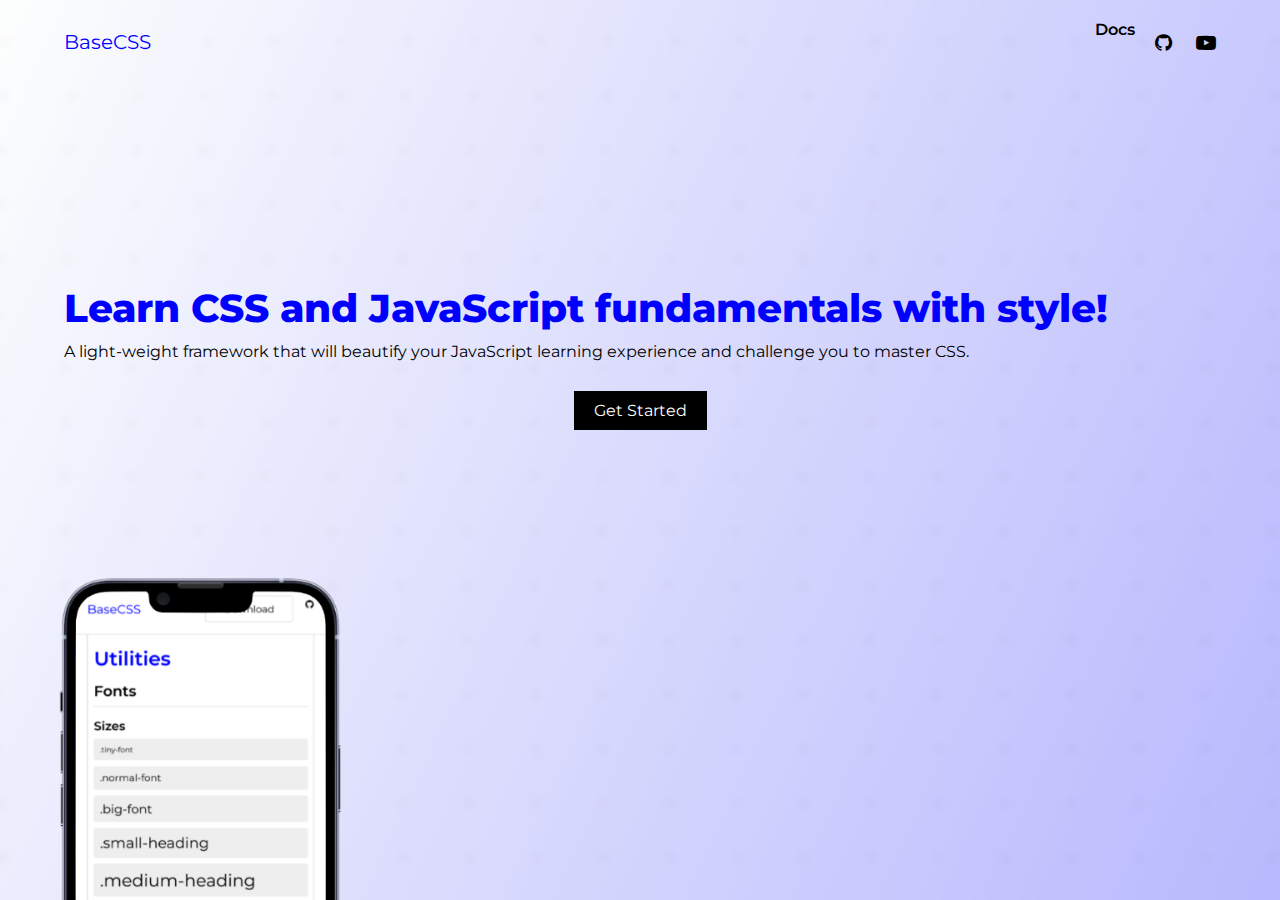
==== commit b879adfa: "Mobile Nav Full Integration" ====
--- a/index.html
+++ b/index.html
@@ -19,13 +19,34 @@
                 </div>
                 <div class="nav-right ml-auto flex">
                     <!-- <button class="bg-white py-1 px-3 border-thin action-btn font-blue">Download</button> -->
-                    <a href="docs.html" class="normal-font fw-thick py-1">Docs</a>
+                    <a href="docs.html" class="docs normal-font fw-thick">Docs</a>
                     <div class="nav-right-icon">
-                        <i class="fa fa-github major-heading ml-2 main-heading" aria-hidden="true"></i>
+                        <i class="fa fa-github big-font ml-2 pt-1" aria-hidden="true"></i>
+                        <i class="fa fa-youtube-play big-font ml-2 py-1" aria-hidden="true"></i>
                     </div>
+                </div>
+                <div class="nav-mobile-toggle ml-auto flex">
+                    <i class="fa fa-bars big-font"></i>
                 </div>
             </div>
         </div>
+        <!-- Mobile Navigation Start -->
+        <div class="mobile-nav px-1 hide">
+            <div class="close flex">
+                <i class="fa fa-close ml-auto hide big-font"></i>
+            </div>
+            <div class="flex">
+                <ul class="nav-links">
+                    <h1 class="big-font font-blue mb-2">BaseCSS</h1>
+                    <li class="sub-category mb-1"><a href="docs.html">Docs</a></li>
+                </ul>
+            </div>
+            <div class="flex social-icons">
+                <i class="fa fa-github big-font ml-2 py-1" aria-hidden="true"></i>
+                <i class="fa fa-youtube-play big-font ml-2 py-1" aria-hidden="true"></i>
+            </div>
+        </div>
+        <!-- Mobile Navigation End -->
     </nav>
     <!-- Nav End -->
 
@@ -35,7 +56,10 @@
     <main>
         <div class="container">
             <div id="display">
-                <h1 class="fw-extra-thick hero">Learn CSS and JavaScript fundamentals with style!</h1>
+                <h1 class="fw-extra-thick hero font-blue mb-1">Learn CSS and JavaScript fundamentals with style!</h1>
+                <p>A light-weight framework that will beautify your JavaScript learning experience and challenge you to master CSS.</p>
+
+                <center><button class="py-1 px-2 mt-3 border-none bg-black font-white">Get Started</button></center>
             </div>
         </div>
     </main>
@@ -45,7 +69,33 @@
             background-image: url(assets/bg-4.png);
             background-repeat: no-repeat;
             background-size: cover;
+            height: 100vh;
+        }
+        @media (max-width:500px) {
+            body {
+                background-image: url(/assets/bg-img.png) !important;
+            }
         }
     </style>
+    <script>
+        // Mobile Toggle
+const mobile = document.querySelector('.fa-bars');
+const closeMobileNav = document.querySelector('.close');
+const mobileNav = document.querySelector('.mobile-nav');
+
+// Listening for a click on the mobile toggle
+mobile.onclick = function toggleMoblie(){
+    if(mobileNav.style.display = 'none'){
+        mobileNav.style.display = 'block';
+    }
+}
+
+// Listening for a click on the mobile nav close button
+closeMobileNav.onclick = function closeMoblie(){
+    if(mobileNav.style.display != 'none'){
+        mobileNav.style.display = 'none';
+    }
+}
+    </script>
 </body>
 </html>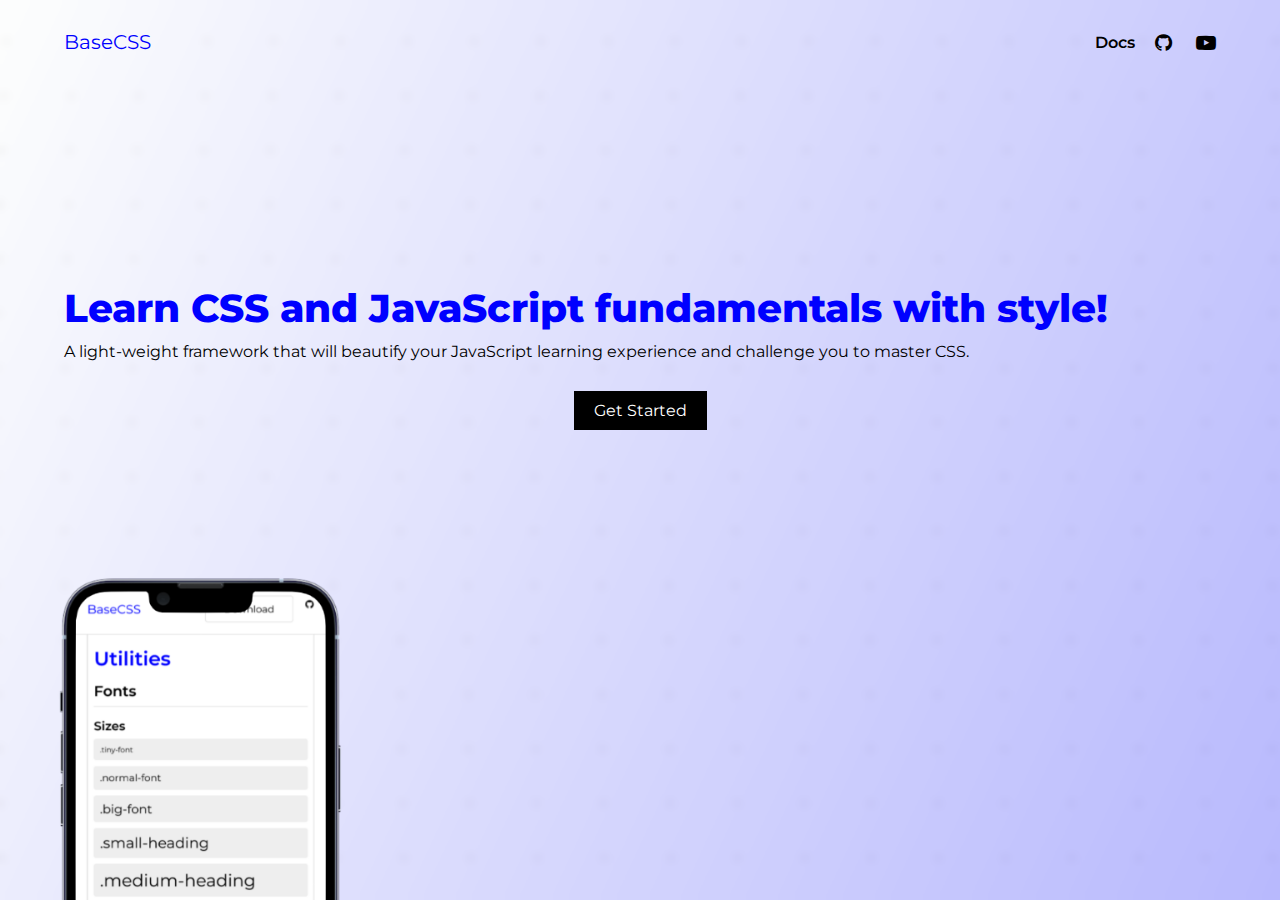
==== commit 4ffa85fe: "First wave completion" ====
--- a/index.html
+++ b/index.html
@@ -15,7 +15,7 @@
         <div class="index-container py-2">
             <div class="nav flex">
                 <div class="nav-left py-1">
-                    <h1 class="big-font font-blue">BaseCSS</h1>
+                    <h1><a href="index.html" class="big-font font-blue">BaseCSS</a></h1>
                 </div>
                 <div class="nav-right ml-auto flex">
                     <!-- <button class="bg-white py-1 px-3 border-thin action-btn font-blue">Download</button> -->
@@ -42,7 +42,7 @@
                 </ul>
             </div>
             <div class="flex social-icons">
-                <i class="fa fa-github big-font ml-2 py-1" aria-hidden="true"></i>
+                <a href="https://github.com/davvvead"><i class="fa fa-github big-font ml-2 py-1" aria-hidden="true"></i></a>
                 <i class="fa fa-youtube-play big-font ml-2 py-1" aria-hidden="true"></i>
             </div>
         </div>
